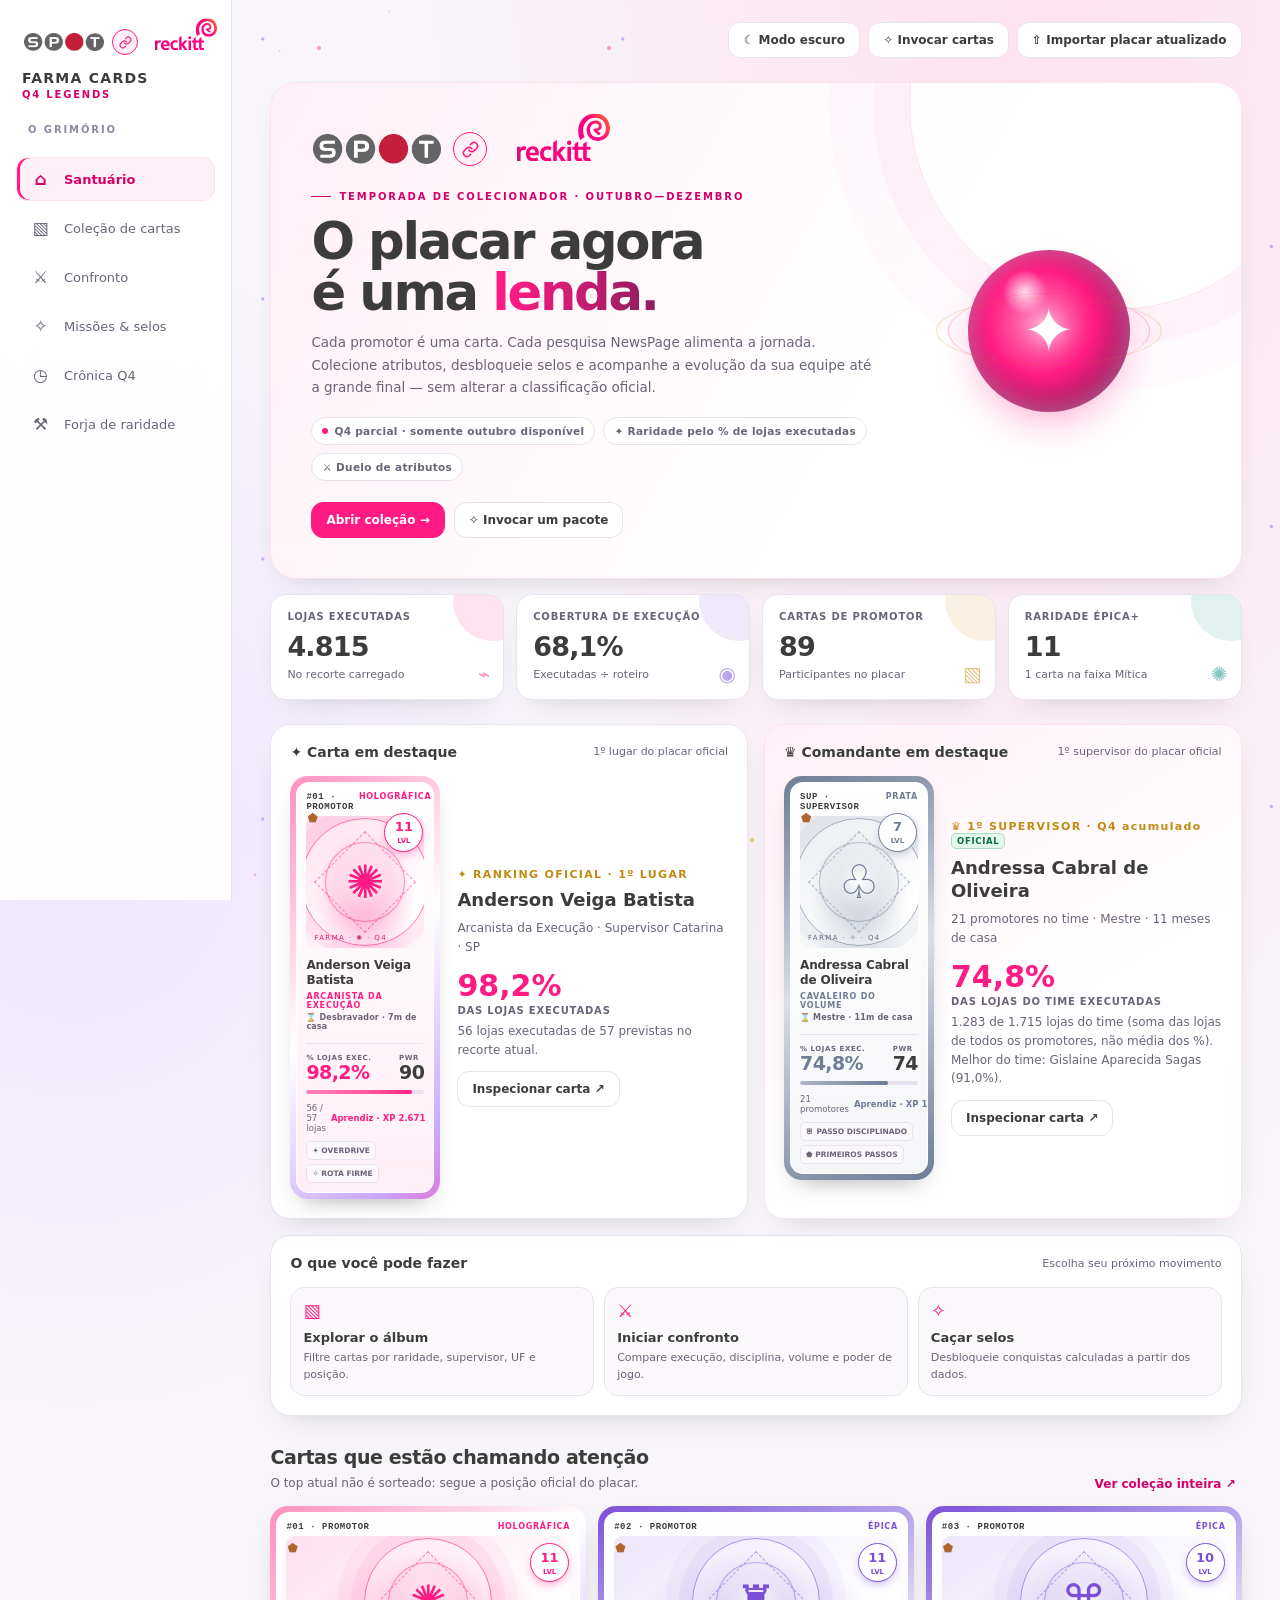
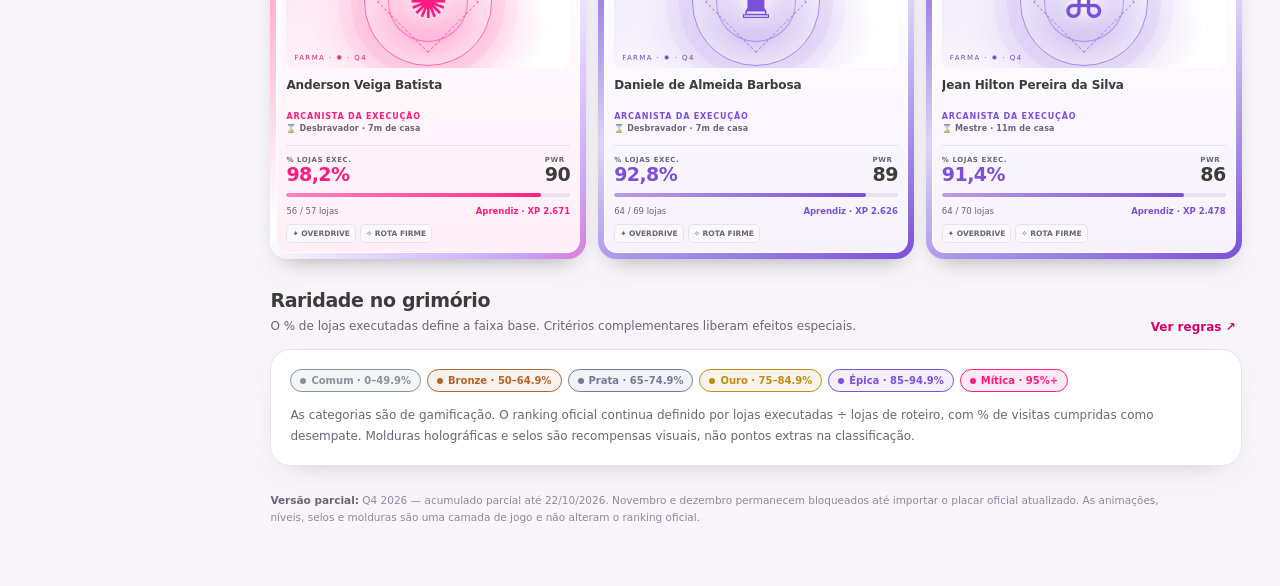
==== site/index.html @ 42ad40cf "Farma Cards: tempo de casa, supervisor Top 1, modo escuro e ajustes visuais - Supervisor Top 1 em de" ====
<!doctype html>
<html lang="pt-BR">
<head>
<meta charset="utf-8"><meta name="viewport" content="width=device-width,initial-scale=1,viewport-fit=cover">
<meta name="theme-color" content="#FF1B83">
<link rel="icon" type="image/svg+xml" href="[data-uri]">
<title>Farma Cards Q4</title>
<style>
/* Farma Cards v2: tema claro Reckitt. Fundo cinza-lilás claro, painéis brancos, rosa Reckitt como acento,
   texto grafite; cada raridade tem uma cor legível sobre branco (--rc). Mesmos nomes de classe do v1. */
:root{
  --surface:#FFFFFF;--glow1:#FFE0EE;--glow2:#EFE6FF;--bg:#F7F5F9;--bg2:#FFFFFF;--panel:#FFFFFF;--panel2:#FBF8FC;--tint:#FFF0F7;--tint2:#FFE0EE;
  --line:#E8E2EE;--line2:#D9D0E2;--text:#3C3C3B;--muted:#6B6478;--muted2:#8E87A0;
  --pink:#FF1B83;--pink-deep:#D3006A;--rose:#FF8FC0;--plum:#8C1D5A;--coral:#FF6B61;--gold:#C08A12;--violet:#7B4FD6;--teal:#0F8F86;--green:#0F9D63;
  --radius:18px;--shadow:0 12px 30px -20px rgba(60,60,59,.35);--shadow-lg:0 22px 50px -26px rgba(60,60,59,.45);
  --font:"Segoe UI",system-ui,-apple-system,BlinkMacSystemFont,Roboto,"Helvetica Neue",Arial,sans-serif;
  --mono:ui-monospace,"Cascadia Mono",Consolas,monospace;
  color-scheme:light;
}
*{box-sizing:border-box}
html{scroll-behavior:smooth}
body{margin:0;min-height:100vh;color:var(--text);font-family:var(--font);background:radial-gradient(ellipse at 82% -8%,var(--glow1) 0,transparent 42%),radial-gradient(ellipse at 6% 38%,var(--glow2) 0,transparent 30%),var(--bg);overflow-x:hidden}
button,input,select{font:inherit}
button{cursor:pointer}
button:focus-visible,input:focus-visible,select:focus-visible,.player-card:focus-visible{outline:2px solid var(--pink);outline-offset:3px}
.ambient{pointer-events:none;position:fixed;inset:0;z-index:0;opacity:var(--amb-op,.9);background-image:radial-gradient(2.5px 2.5px at 10% 20%,#FF8FC0 60%,transparent),radial-gradient(2px 2px at 73% 15%,#C9A7FF 60%,transparent),radial-gradient(2.5px 2.5px at 43% 67%,#FF1B83aa 60%,transparent),radial-gradient(3px 3px at 84% 72%,#FF8FC0 60%,transparent),radial-gradient(2px 2px at 26% 88%,#B9A3F0 60%,transparent),radial-gradient(2.5px 2.5px at 60% 40%,#E8C76A 60%,transparent);background-size:290px 240px,360px 260px,440px 330px,510px 390px,390px 280px,470px 350px;animation:starDrift 38s linear infinite}
@keyframes starDrift{to{background-position:290px -240px,-360px 260px,440px -330px,-510px 390px,390px -280px,470px -350px}}
.app{position:relative;z-index:1;display:grid;grid-template-columns:232px minmax(0,1fr);min-height:100vh}

/* barra lateral */
.sidebar{height:100vh;position:sticky;top:0;padding:22px 16px;border-right:1px solid var(--line);background:color-mix(in srgb,var(--surface) 93%,transparent);backdrop-filter:blur(14px);display:flex;flex-direction:column;gap:22px;z-index:5}
.brand{display:grid;gap:10px;padding:2px 6px}
.brand-logos{display:flex;align-items:center;gap:6px}
/* os dois logos no mesmo selo, do mesmo tamanho; cada logo ocupa o mesmo espaço dentro dele */
.logo-chip{flex:0 0 auto;box-sizing:border-box;width:var(--logo-w,84px);height:var(--logo-h,36px);padding:2px;background:none;border:0;display:flex;align-items:center;justify-content:center;overflow:visible}
.logo-chip img{display:block;width:100%;height:100%;object-fit:contain;min-width:0;min-height:0}
.logo-chip img[alt="Reckitt"]{transform:translateY(-24%)}
.uniao{flex:0 0 auto;width:26px;height:26px;border-radius:50%;display:grid;place-items:center;background:var(--tint);border:1.5px solid var(--pink);color:var(--pink)}
.uniao svg{width:13px;height:13px}
.brand-copy b{display:block;font-size:14px;letter-spacing:.09em;color:var(--text)}
.brand-copy span{display:block;color:var(--pink-deep);font-size:10px;letter-spacing:.18em;margin-top:3px;font-weight:700}
.side-label{font-size:10px;color:var(--muted2);letter-spacing:.19em;font-weight:800;padding:0 12px;text-transform:uppercase}
.nav{display:grid;gap:5px}
.nav-btn{border:1px solid transparent;background:transparent;color:var(--muted);border-radius:12px;padding:11px 12px;display:flex;align-items:center;gap:12px;text-align:left;font-size:13px;transition:.2s}
.nav-btn .ico{width:23px;text-align:center;font-size:17px}
.nav-btn:hover{background:var(--tint);color:var(--text)}
.nav-btn.active{background:var(--tint);border-color:var(--tint2);color:var(--pink-deep);font-weight:700;box-shadow:inset 3px 0 var(--pink)}
.side-bottom{margin-top:auto;display:grid;gap:10px}
.season-chip{border:1px solid var(--tint2);background:linear-gradient(145deg,var(--tint),var(--surface));border-radius:16px;padding:13px}
.season-chip small{display:block;color:var(--pink-deep);font-size:10px;letter-spacing:.15em;font-weight:700}
.season-chip b{display:block;margin-top:6px;font-size:16px}
.season-chip span{display:block;color:var(--muted);font-size:11px;line-height:1.5;margin-top:5px}

/* conteúdo */
.main{padding:22px clamp(16px,3vw,40px) 60px;min-width:0}
.topbar{display:flex;align-items:center;justify-content:space-between;gap:18px;margin-bottom:24px}
.crumb{color:var(--muted);font-size:12px;display:flex;gap:8px;align-items:center}
.crumb strong{color:var(--text);font-weight:700}
.actions{display:flex;gap:8px;flex-wrap:wrap}
.btn{border:1px solid var(--line);color:var(--text);background:var(--surface);border-radius:12px;padding:10px 14px;font-size:12px;font-weight:700;transition:transform .18s,border .18s,background .18s;box-shadow:var(--shadow)}
.btn:hover{transform:translateY(-2px);border-color:var(--line2);background:var(--panel2)}
.btn.primary{border-color:var(--pink);background:var(--pink);color:#FFFFFF}
.btn.primary:hover{background:var(--pink-deep);border-color:var(--pink-deep)}
.btn.gold{background:#FFF6DC;border-color:#E8C76A;color:#7A5608}
.btn.subtle{background:transparent;box-shadow:none}
.btn:disabled{opacity:.45;cursor:not-allowed;transform:none}
.page{display:none;animation:pageIn .35s ease both}
.page.active{display:block}
@keyframes pageIn{from{transform:translateY(8px)}to{transform:translateY(0)}}
.eyebrow{display:flex;align-items:center;gap:8px;color:var(--pink-deep);font-size:10px;letter-spacing:.19em;text-transform:uppercase;font-weight:800}
.eyebrow:before{content:"";width:20px;height:1px;background:currentColor}

/* hero */
.hero{position:relative;overflow:hidden;border:1px solid var(--tint2);background:linear-gradient(120deg,var(--tint) 0%,var(--surface) 62%);border-radius:26px;padding:clamp(22px,4vw,40px);min-height:260px;display:grid;grid-template-columns:minmax(0,1.3fr) minmax(180px,.7fr);gap:22px;align-items:center;box-shadow:var(--shadow)}
.hero:after{content:"";position:absolute;right:-80px;top:-185px;width:410px;height:410px;border:1px solid #FF1B8322;border-radius:50%;box-shadow:0 0 0 36px #FF1B8308,0 0 0 80px #FF1B8305;pointer-events:none}
.hero-content{position:relative;z-index:2;min-width:0}
.hero-logos{display:flex;align-items:center;gap:10px;margin-bottom:16px;--logo-w:132px;--logo-h:52px}
.hero-logos .logo-chip{padding:2px}
.hero-logos .uniao{width:34px;height:34px}
.hero-logos .uniao svg{width:17px;height:17px}
.hero h1{font-size:clamp(30px,4vw,52px);line-height:1;letter-spacing:-.045em;margin:14px 0 13px;max-width:660px;color:var(--text);text-wrap:balance}
.hero h1 .gradient{background:linear-gradient(92deg,var(--pink) 10%,var(--plum));-webkit-background-clip:text;background-clip:text;color:transparent}
.hero p{color:var(--muted);line-height:1.65;font-size:13.5px;max-width:590px;margin:0}
.hero-visual{position:relative;z-index:1;min-height:185px;display:grid;place-items:center}
.magic-orb{position:relative;width:162px;height:162px;border-radius:50%;background:radial-gradient(circle at 35% 26%,color-mix(in srgb,var(--surface) 80%,transparent) 0,transparent 14%),radial-gradient(circle at 45% 45%,#FF8FC0 0%,#FF1B83 42%,#8C1D5A 78%);box-shadow:0 18px 40px -12px #FF1B8366,inset 0 0 26px #FFFFFF55;animation:orbFloat 5s ease-in-out infinite}
.magic-orb:before,.magic-orb:after{content:"";position:absolute;inset:-20px;border:1px solid #FF1B8355;border-radius:50%;transform:rotateX(68deg) rotateZ(-19deg);animation:orbit 12s linear infinite}
.magic-orb:after{inset:-32px;transform:rotateX(73deg) rotateZ(48deg);border-color:#C08A1266;animation-duration:17s;animation-direction:reverse}
.orb-core{position:absolute;inset:0;display:grid;place-items:center;font-size:62px;color:#FFFFFF;filter:drop-shadow(0 0 10px #FFFFFF99)}
@keyframes orbFloat{0%,100%{transform:translateY(0)}50%{transform:translateY(-9px)}}
@keyframes orbit{to{rotate:360deg}}
.hero-rune{position:absolute;top:18px;right:16px;color:var(--gold);font-size:10px;letter-spacing:.22em;writing-mode:vertical-rl}
.tag-row{display:flex;gap:8px;flex-wrap:wrap;margin-top:19px}
.tag{display:inline-flex;align-items:center;gap:6px;padding:7px 10px;border-radius:999px;background:var(--surface);border:1px solid var(--line);color:var(--muted);font-size:10.5px;font-weight:700;letter-spacing:.03em}
.tag .dot{width:6px;height:6px;border-radius:50%;background:var(--pink)}
.notice{margin:15px 0 0;padding:12px 15px;background:#FFF8E6;border:1px solid #F1D99A;border-radius:12px;color:#6E5410;font-size:12px;line-height:1.6}
.notice strong{color:#5A4205}
.section-head{display:flex;justify-content:space-between;align-items:end;gap:15px;margin:30px 0 14px}
.section-head h2{font-size:19px;letter-spacing:-.02em;margin:0}
.section-head p{margin:6px 0 0;color:var(--muted);font-size:12px;line-height:1.5}
.mini-link{border:0;background:transparent;color:var(--pink-deep);font-size:12px;font-weight:800}
.mini-link:hover{color:var(--pink)}

/* números e painéis */
.stat-grid{display:grid;grid-template-columns:repeat(4,minmax(0,1fr));gap:12px;margin-top:15px}
.stat{border:1px solid var(--line);background:var(--surface);border-radius:16px;padding:16px;position:relative;overflow:hidden;box-shadow:var(--shadow);min-width:0}
.stat:after{content:"";position:absolute;width:80px;height:80px;border-radius:50%;right:-30px;top:-34px;background:var(--glow,var(--pink));opacity:.12}
.stat .label{font-size:10px;color:var(--muted);letter-spacing:.08em;text-transform:uppercase;font-weight:700}
.stat strong{display:block;font-size:27px;letter-spacing:-.03em;margin-top:9px;font-variant-numeric:tabular-nums;color:var(--text)}
.stat small{display:block;color:var(--muted);font-size:11px;margin-top:5px;line-height:1.4}
.stat .icon{position:absolute;right:13px;bottom:13px;font-size:20px;opacity:.5;color:var(--glow,var(--pink))}
.split{display:grid;grid-template-columns:minmax(280px,.8fr) minmax(0,1.2fr);gap:16px;margin-top:24px}
.panel{border:1px solid var(--line);background:var(--surface);border-radius:20px;padding:19px;min-width:0;box-shadow:var(--shadow)}
.panel-head{display:flex;align-items:center;justify-content:space-between;gap:12px;margin-bottom:16px}
.panel-head h3{font-size:14px;margin:0}
.panel-head span{font-size:11px;color:var(--muted)}
.leader-zone{display:flex;gap:17px;align-items:center}
.leader-zone .leader-card-mini{width:150px;flex-shrink:0}
.leader-copy{min-width:0}
.leader-copy .rank{color:var(--gold);font-size:11px;font-weight:800;letter-spacing:.12em}
.leader-copy h3{font-size:18px;line-height:1.25;margin:8px 0}
.leader-copy p{font-size:12px;color:var(--muted);line-height:1.55;margin:0}
.leader-copy .big-score{font-size:30px;color:var(--pink);font-weight:800;margin-top:12px;font-variant-numeric:tabular-nums}
.leader-copy .big-score small{display:block;font-size:10px;color:var(--muted);letter-spacing:.08em;margin-top:2px}
.quick-grid{display:grid;grid-template-columns:repeat(3,minmax(0,1fr));gap:10px}
.quick{border:1px solid var(--line)!important;background:var(--panel2);border-radius:14px;padding:12px;text-align:left;color:inherit}
.quick:hover{border-color:var(--tint2)!important;background:var(--tint)}
.quick .qicon{font-size:18px;color:var(--pink)}
.quick b{display:block;font-size:13px;margin:9px 0 5px}
.quick p{color:var(--muted);font-size:11px;line-height:1.5;margin:0}
.rarity-legend{display:flex;gap:6px;flex-wrap:wrap}
.rarity-chip{display:inline-flex;align-items:center;gap:5px;border:1px solid var(--rc,var(--line2));border-radius:99px;padding:5px 9px;font-size:10px;font-weight:800;color:var(--rc,var(--muted));background:color-mix(in srgb,var(--rc,#999) 9%,var(--surface));white-space:nowrap}
.rarity-chip i{width:6px;height:6px;border-radius:50%;background:currentColor}
.rarity-common{--rc:#8A8F9E}.rarity-bronze{--rc:#B0652F}.rarity-silver{--rc:#6F7C96}.rarity-gold{--rc:#C08A12}.rarity-epic{--rc:#7B4FD6}.rarity-mythic{--rc:#FF1B83}

/* cartas */
.card-grid{display:grid;grid-template-columns:repeat(4,minmax(0,1fr));gap:16px}
.card-grid.compact{grid-template-columns:repeat(3,minmax(0,1fr));gap:12px}
.player-card{position:relative;display:block;width:100%;text-align:left;color:var(--text);padding:0;border:0;background:transparent;perspective:900px;min-width:0;border-radius:18px}
.card-inner{position:relative;border-radius:18px;padding:6px;background:linear-gradient(155deg,var(--rc,#8A8F9E),color-mix(in srgb,var(--rc,#8A8F9E) 25%,var(--surface)) 48%,var(--rc,#8A8F9E));box-shadow:0 12px 24px -14px rgba(60,60,59,.5);transition:transform .22s,box-shadow .22s;transform-style:preserve-3d;overflow:hidden}
.player-card:hover .card-inner{transform:translateY(-6px) rotateX(2deg) rotateY(-2deg);box-shadow:0 18px 30px -14px rgba(60,60,59,.55),0 0 0 1px var(--rc,#aaa)}
.card-inner:before{content:"";position:absolute;inset:0;opacity:.5;background:linear-gradient(112deg,transparent 14%,color-mix(in srgb,var(--surface) 80%,transparent) 21%,transparent 31%);transform:translateX(-150%);pointer-events:none;z-index:3}
.player-card:hover .card-inner:before{animation:shine .85s ease}
.player-card.mythic .card-inner,.player-card.foil .card-inner{background:linear-gradient(135deg,#FF8FC0,var(--surface) 22%,#C9A7FF 40%,#FF1B83 58%,#FFE29A 76%,#FF8FC0);background-size:220% 220%;animation:holo 6s ease-in-out infinite}
@keyframes holo{0%,100%{background-position:0% 50%}50%{background-position:100% 50%}}
@keyframes shine{to{transform:translateX(160%)}}
.card-face{position:relative;z-index:1;border-radius:13px;border:1px solid #FFFFFFcc;overflow:hidden;min-height:285px;background:linear-gradient(180deg,var(--surface) 0%,color-mix(in srgb,var(--rc,#8A8F9E) 7%,var(--surface)) 100%);padding:11px;display:flex;flex-direction:column}
.player-card.compact .card-face{min-height:245px;padding:9px}
.card-top{display:flex;justify-content:space-between;align-items:start;gap:5px;position:relative;z-index:2}
.card-rank{font-family:var(--mono);color:var(--text);font-size:9px;letter-spacing:.06em;font-weight:800}
.card-rarity-label{text-transform:uppercase;font-size:8px;letter-spacing:.09em;color:var(--rc,var(--muted));font-weight:900;text-align:right}
.card-level{position:absolute;right:10px;top:30px;z-index:3;width:39px;height:39px;display:grid;place-items:center;border:1.5px solid var(--rc,#aaa);border-radius:50%;background:var(--surface);color:var(--rc,var(--text));font-size:13px;font-weight:900;box-shadow:0 4px 12px -4px color-mix(in srgb,var(--rc,#999) 60%,transparent)}
.card-art{position:relative;display:grid;place-items:center;height:132px;margin:4px 0 10px;overflow:hidden;border-radius:9px;background:radial-gradient(ellipse at 50% 70%,color-mix(in srgb,var(--rc,#8A8F9E) 30%,var(--surface)),transparent 60%),linear-gradient(145deg,color-mix(in srgb,var(--rc,#8A8F9E) 14%,var(--surface)),var(--surface) 75%)}
.card-art:before{content:"";position:absolute;width:126px;height:126px;border:1px solid color-mix(in srgb,var(--rc,#999) 60%,transparent);border-radius:50%;box-shadow:0 0 0 13px color-mix(in srgb,var(--rc,#999) 6%,transparent),0 0 0 26px color-mix(in srgb,var(--rc,#999) 4%,transparent);animation:slowSpin 24s linear infinite}
.card-art:after{content:"";position:absolute;width:70px;height:70px;border:1px dashed color-mix(in srgb,var(--rc,#999) 50%,transparent);transform:rotate(45deg);animation:slowSpin 19s linear infinite reverse}
.sigil{position:relative;z-index:2;width:86px;height:86px;display:grid;place-items:center;font-size:46px;color:var(--rc,var(--pink));filter:drop-shadow(0 4px 8px color-mix(in srgb,var(--rc,#999) 40%,transparent));animation:sigilFloat 4s ease-in-out infinite}
.sigil:before{content:"";position:absolute;inset:3px;border-radius:50%;border:1px solid color-mix(in srgb,var(--rc,#999) 45%,transparent);background:radial-gradient(circle,var(--surface),transparent 72%);z-index:-1}
.rune-label{position:absolute;bottom:6px;left:8px;font-size:7px;letter-spacing:.2em;color:color-mix(in srgb,var(--rc,#999) 80%,#3C3C3B);text-transform:uppercase}
.card-name{font-size:12px;font-weight:800;line-height:1.25;min-height:30px;max-height:31px;overflow:hidden;letter-spacing:-.01em;color:var(--text)}
.card-title{color:var(--rc,var(--pink-deep));font-size:8px;letter-spacing:.1em;font-weight:900;text-transform:uppercase;margin-top:4px}
.card-statline{display:flex;justify-content:space-between;align-items:end;margin-top:12px;padding-top:10px;border-top:1px solid var(--line);gap:7px}
.card-statline small{display:block;color:var(--muted);font-size:7px;letter-spacing:.08em;font-weight:700}
.card-statline strong{display:block;font-size:19px;line-height:1.15;letter-spacing:-.03em;font-variant-numeric:tabular-nums}
.card-statline .power strong{color:var(--text)}
.card-statline .np strong{color:var(--rc,var(--pink))}
.card-progress{height:4px;border-radius:9px;background:var(--line);overflow:hidden;margin-top:7px}
.card-progress span{display:block;height:100%;background:linear-gradient(90deg,color-mix(in srgb,var(--rc,#999) 55%,var(--surface)),var(--rc,var(--pink)));border-radius:9px}
.card-footer{display:flex;justify-content:space-between;align-items:center;gap:5px;margin-top:9px;color:var(--muted);font-size:8.5px}
.card-seal{font-size:8.5px;color:var(--rc,var(--text));white-space:nowrap;font-weight:700}
.card-badges{display:flex;gap:4px;flex-wrap:wrap;margin-top:8px}
.mini-badge{font-size:7.5px;color:var(--muted);background:var(--panel2);border:1px solid var(--line);border-radius:5px;padding:4px 5px;white-space:nowrap;font-weight:700}
.card-locked{position:absolute;inset:0;background:color-mix(in srgb,var(--surface) 69%,transparent);display:grid;place-items:center;text-align:center;z-index:6;border-radius:18px;backdrop-filter:blur(2px);color:var(--muted);font-size:10px;font-weight:800;letter-spacing:.08em}
.empty-state{padding:35px;text-align:center;color:var(--muted);border:1px dashed var(--line2);border-radius:16px;font-size:12px;background:var(--surface)}
@keyframes slowSpin{to{transform:rotate(360deg)}}
@keyframes sigilFloat{0%,100%{transform:translateY(0) rotate(-3deg)}50%{transform:translateY(-4px) rotate(3deg)}}

/* coleção / filtros */
.page-title{display:flex;justify-content:space-between;align-items:end;gap:18px;margin-bottom:20px}
.page-title h1{font-size:clamp(27px,4vw,40px);letter-spacing:-.04em;margin:8px 0;color:var(--text)}
.page-title p{color:var(--muted);font-size:12.5px;line-height:1.6;max-width:730px;margin:0}
.filter-bar{display:flex;gap:9px;flex-wrap:wrap;align-items:center;padding:12px;border:1px solid var(--line);background:var(--surface);border-radius:16px;margin-bottom:16px;box-shadow:var(--shadow)}
.control{background:var(--panel2);color:var(--text);border:1px solid var(--line);border-radius:10px;padding:10px 11px;font-size:12px;min-height:38px}
.control::placeholder{color:var(--muted2)}
.filter-bar .search{flex:1;min-width:180px;font-size:16px}
.filter-bar .control{max-width:100%}
.result-count{font-size:11px;color:var(--muted);margin-left:auto}
.view-segment{display:flex;gap:4px;background:var(--panel2);border:1px solid var(--line);padding:4px;border-radius:10px}
.view-segment button{border:0;background:transparent;color:var(--muted);padding:7px 10px;border-radius:7px;font-size:11px}
.view-segment button.active{background:var(--pink);color:#FFFFFF}
.list-grid{display:grid;grid-template-columns:repeat(2,minmax(0,1fr));gap:10px}
.list-row{display:flex;gap:12px;align-items:center;border:1px solid var(--line);background:var(--surface);border-radius:14px;padding:10px;text-align:left;color:var(--text);width:100%;min-width:0}
.list-row:hover{border-color:var(--rc);background:color-mix(in srgb,var(--rc,#999) 5%,var(--surface))}
.list-avatar{width:48px;height:62px;display:grid;place-items:center;flex-shrink:0;border-radius:9px;border:1.5px solid var(--rc);background:color-mix(in srgb,var(--rc,#999) 10%,var(--surface));font-size:22px;color:var(--rc)}
.list-main{min-width:0;flex:1}
.list-main strong{display:block;font-size:12.5px;white-space:nowrap;overflow:hidden;text-overflow:ellipsis}
.list-main small{display:block;color:var(--muted);font-size:10.5px;margin-top:5px}
.list-percent{text-align:right}
.list-percent b{display:block;color:var(--rc);font-size:16px;font-variant-numeric:tabular-nums}
.list-percent small{color:var(--muted);font-size:9.5px}

/* confronto */
.duel-selects{display:grid;grid-template-columns:1fr auto 1fr;align-items:end;gap:15px;margin:4px 0 20px}
.select-wrap label{display:block;font-size:10px;color:var(--muted);margin-bottom:8px;text-transform:uppercase;letter-spacing:.1em;font-weight:700}
.select-wrap select{width:100%}
.versus-mark{width:48px;height:48px;display:grid;place-items:center;border-radius:50%;background:var(--pink);color:#FFFFFF;font-weight:900;box-shadow:0 10px 20px -8px #FF1B8399}
.duel-result{display:grid;grid-template-columns:1fr 1fr;gap:14px}
.fighter{border:1px solid var(--line);background:var(--surface);border-radius:20px;padding:17px;overflow:hidden;box-shadow:var(--shadow);border-top:4px solid var(--rc)}
.fighter-head{display:flex;justify-content:space-between;gap:8px;align-items:center}
.fighter-head b{font-size:14px}
.fighter-head small{color:var(--muted);font-size:10.5px}
.power-meter{margin:17px 0;padding:17px;background:var(--panel2);border:1px solid var(--line);border-radius:14px;text-align:center}
.power-meter strong{font-size:35px;letter-spacing:-.05em}
.power-meter span{display:block;color:var(--muted);font-size:9.5px;letter-spacing:.15em;margin-top:3px}
.metric-compare{display:grid;gap:12px}
.metric-row{display:grid;grid-template-columns:90px 1fr 70px;gap:9px;align-items:center;font-size:11px}
.metric-row .value{text-align:right;font-weight:800;font-variant-numeric:tabular-nums;color:var(--pink-deep)}
.duel-track{height:8px;border-radius:9px;background:var(--line);overflow:hidden}
.duel-fill{height:100%;border-radius:9px;background:var(--pink);transition:width .5s}
.battle-outcome{margin-top:14px;padding:14px;background:var(--tint);border:1px solid var(--tint2);border-radius:13px;font-size:12.5px;line-height:1.6;color:var(--text)}

/* missões e crônica */
.quest-grid{display:grid;grid-template-columns:repeat(3,minmax(0,1fr));gap:13px}
.quest{position:relative;border:1px solid var(--line);border-radius:18px;padding:17px;background:var(--surface);overflow:hidden;box-shadow:var(--shadow)}
.quest.locked{opacity:.6}
.quest-symbol{width:43px;height:43px;border:1.5px solid var(--quest,var(--violet));border-radius:13px;display:grid;place-items:center;font-size:20px;color:var(--quest,var(--violet));background:color-mix(in srgb,var(--quest,#7B4FD6) 10%,var(--surface))}
.quest h3{font-size:13.5px;margin:14px 0 6px}
.quest p{font-size:11px;color:var(--muted);line-height:1.6;margin:0;min-height:48px}
.quest-bottom{display:flex;justify-content:space-between;align-items:center;gap:7px;margin-top:15px}
.quest-bottom span{font-size:10px;color:var(--quest,var(--violet));font-weight:800}
.quest-progress{height:6px;background:var(--line);border-radius:9px;overflow:hidden;margin-top:10px}
.quest-progress span{height:100%;display:block;background:var(--quest,var(--violet));border-radius:9px}
.month-track{position:relative;display:grid;grid-template-columns:repeat(3,1fr);gap:14px;margin:22px 0 18px}
.month-track:before{content:"";position:absolute;top:27px;left:11%;right:11%;height:2px;background:linear-gradient(90deg,var(--pink),var(--line2))}
.month-node{position:relative;z-index:1;border:1px solid var(--line);border-radius:17px;background:var(--surface);padding:14px;min-height:126px;text-align:left;color:var(--text);box-shadow:var(--shadow)}
.month-node .node-orb{width:26px;height:26px;border:2px solid var(--line2);background:var(--surface);border-radius:50%;display:grid;place-items:center;font-size:11px;margin:0 auto 15px;color:var(--muted)}
.month-node .month-name{text-align:center;font-weight:800;font-size:13px}
.month-node .month-state{text-align:center;font-size:10px;color:var(--muted);margin-top:7px;line-height:1.5}
.month-node.available{border-color:var(--tint2);background:linear-gradient(145deg,var(--tint),var(--surface))}
.month-node.available .node-orb{background:var(--pink);border-color:var(--pink);color:#FFFFFF}
.month-node.future{opacity:.62;cursor:not-allowed}
.month-results{border:1px solid var(--line);background:var(--surface);border-radius:18px;padding:17px;box-shadow:var(--shadow)}
.month-results h3{margin:0;font-size:14px}
.month-results p{color:var(--muted);font-size:12px;line-height:1.6}
.rank-line{display:grid;grid-template-columns:36px 1fr 75px;gap:10px;align-items:center;padding:10px 0;border-bottom:1px solid var(--line)}
.rank-line:last-child{border-bottom:0}
.rank-pos{color:var(--gold);font-size:12px;font-weight:800}
.rank-name{font-size:12px;font-weight:700;min-width:0;overflow:hidden;text-overflow:ellipsis;white-space:nowrap}
.rank-bar{height:5px;background:var(--line);margin-top:6px;border-radius:9px;overflow:hidden}
.rank-bar span{display:block;height:100%;background:var(--pink)}
.rank-percent{text-align:right;font-size:12.5px;font-weight:800;color:var(--pink-deep);font-variant-numeric:tabular-nums}

/* forja (só leitura) */
.forge-grid{display:grid;grid-template-columns:minmax(0,1fr) minmax(0,1fr);gap:15px}
.setting-row{display:grid;grid-template-columns:minmax(0,1fr) 92px;align-items:center;gap:12px;padding:13px 0;border-bottom:1px solid var(--line)}
.setting-row:last-child{border-bottom:0}
.setting-row strong{display:block;font-size:12px}
.setting-row small{display:block;color:var(--muted);font-size:10.5px;margin-top:5px;line-height:1.5}
.setting-row .val{justify-self:end;font-weight:800;font-size:15px;color:var(--pink-deep);font-variant-numeric:tabular-nums;background:var(--tint);border:1px solid var(--tint2);border-radius:9px;padding:6px 10px}
.setting-row .val.off{color:var(--muted);background:var(--panel2);border-color:var(--line)}
.rule-explain{color:var(--muted);font-size:12px;line-height:1.7}
.rule-explain strong{color:var(--text)}
.formula{padding:14px;border-radius:13px;background:var(--panel2);border:1px dashed var(--line2);color:var(--text);font-size:12px;line-height:1.8;margin-top:12px}

/* modais, pacote, aviso */
.modal{position:fixed;inset:0;z-index:40;display:grid;place-items:center;background:#3C3C3B66;backdrop-filter:blur(8px);padding:18px;overflow:auto}
.modal[hidden]{display:none}
.modal-box{position:relative;width:min(800px,100%);max-height:calc(100vh - 36px);overflow:auto;border:1px solid var(--line);background:var(--surface);border-radius:24px;box-shadow:var(--shadow-lg);animation:modalIn .32s cubic-bezier(.18,.8,.25,1) both;padding:19px}
.modal-box.wide{width:min(1000px,100%)}
@keyframes modalIn{from{transform:translateY(15px) scale(.97)}to{transform:none}}
.modal-head{display:flex;justify-content:space-between;align-items:center;gap:12px;margin-bottom:14px}
.modal-head h2{font-size:17px;margin:0}
.xbtn{width:34px;height:34px;border:1px solid var(--line);border-radius:10px;color:var(--text);background:var(--panel2);font-size:18px}
.detail-layout{display:grid;grid-template-columns:220px minmax(0,1fr);gap:21px;align-items:start}
.detail-card-wrap{perspective:1100px}
.detail-card-3d{position:relative;transition:transform .65s cubic-bezier(.2,.8,.2,1);transform-style:preserve-3d}
.detail-card-3d.flipped{transform:rotateY(180deg)}
.detail-side{backface-visibility:hidden}
.detail-back{position:absolute;inset:0;transform:rotateY(180deg);backface-visibility:hidden;border:2px solid var(--rc);border-radius:20px;background:radial-gradient(ellipse at center,color-mix(in srgb,var(--rc,#999) 18%,var(--surface)),var(--surface) 70%);padding:18px;display:flex;flex-direction:column;justify-content:space-between;min-height:360px;overflow:hidden}
.detail-back .back-sigil{font-size:88px;text-align:center;color:var(--rc)}
.detail-back p{font-size:11.5px;color:var(--text);line-height:1.7}
.detail-back .seal{font-size:10px;color:var(--rc);text-align:center;letter-spacing:.15em;font-weight:900}
.detail-stats h3{font-size:22px;margin:4px 0 8px;letter-spacing:-.03em}
.detail-stats .sup-line{color:var(--muted);font-size:12px}
.detail-attributes{display:grid;grid-template-columns:1fr 1fr;gap:9px;margin:13px 0}
.attribute{padding:11px;border:1px solid var(--line);border-radius:12px;background:var(--panel2)}
.attribute span{display:block;color:var(--muted);font-size:9.5px;letter-spacing:.08em;font-weight:700}
.attribute b{display:block;font-size:20px;margin-top:6px;font-variant-numeric:tabular-nums}
.detail-section-title{font-size:10.5px;color:var(--pink-deep);letter-spacing:.13em;text-transform:uppercase;margin:18px 0 9px;font-weight:800}
.detail-actions{display:flex;gap:8px;flex-wrap:wrap;margin-top:15px}
.modal-card-scroll{max-height:calc(100vh - 90px);overflow:auto}
.pack-scene{text-align:center;padding:12px 0 7px}
.pack-spark{font-size:39px;color:var(--pink);animation:packSpark 1.1s ease-in-out infinite alternate;display:inline-block}
.pack-scene h2{font-size:26px;letter-spacing:-.03em;margin:8px 0}
.pack-scene p{font-size:12px;color:var(--muted);line-height:1.6;max-width:570px;margin:0 auto}
.pack-cards{display:grid;grid-template-columns:repeat(3,minmax(0,1fr));gap:14px;margin:23px auto;max-width:710px}
.pack-slot{border:1px dashed var(--line2);border-radius:18px;padding:8px;min-height:260px;background:var(--panel2);display:grid;place-items:center;position:relative;overflow:hidden}
.pack-cover{width:100%;min-height:245px;border-radius:12px;display:flex;flex-direction:column;align-items:center;justify-content:center;background:radial-gradient(circle,#FF1B8322,transparent 62%),linear-gradient(160deg,var(--surface),var(--tint));border:1px solid var(--tint2);color:var(--pink-deep);gap:10px;cursor:pointer}
.pack-cover .seal{font-size:48px;animation:orbit 12s linear infinite}
.pack-cover strong{font-size:11px;letter-spacing:.17em}
.pack-slot.revealed{animation:revealCard .65s cubic-bezier(.18,.8,.25,1) both}
@keyframes revealCard{0%{transform:rotateY(90deg) scale(.85)}100%{transform:rotateY(0) scale(1)}}
@keyframes packSpark{to{transform:rotate(14deg) scale(1.13)}}
.pack-footnote{font-size:11px;color:var(--muted);line-height:1.6}
.toast{position:fixed;z-index:90;bottom:23px;left:50%;transform:translate(-50%,20px);opacity:0;pointer-events:none;background:#2B2733;color:#FFFFFF;border-radius:14px;padding:12px 17px;box-shadow:var(--shadow-lg);font-size:12px;transition:.28s;max-width:calc(100% - 30px);text-align:center}
.toast.show{opacity:1;transform:translate(-50%,0)}
.footer-note{color:var(--muted2);font-size:10px;line-height:1.7;margin-top:34px;padding-top:15px;border-top:1px solid var(--line)}
.mobile-nav{display:none}

@media(max-width:1170px){.card-grid{grid-template-columns:repeat(3,minmax(0,1fr))}.card-grid.compact{grid-template-columns:repeat(3,minmax(0,1fr))}.stat-grid{grid-template-columns:repeat(2,minmax(0,1fr))}.quest-grid{grid-template-columns:repeat(2,minmax(0,1fr))}}
@media(max-width:900px){.app{grid-template-columns:76px minmax(0,1fr)}.sidebar{padding:18px 10px;align-items:center}.brand{padding:0}.brand-logos{flex-direction:column;gap:4px;--logo-w:56px;--logo-h:28px}.brand-logos .uniao{width:18px;height:18px;border-width:1px}.brand-logos .uniao svg{width:10px;height:10px}.brand-copy,.side-label,.nav-btn .nav-text,.season-chip{display:none}.nav{width:100%;margin-top:14px}.nav-btn{justify-content:center;padding:13px 7px}.nav-btn .ico{font-size:20px}.side-bottom{justify-items:center}.side-bottom .btn{width:48px;padding:10px 0;font-size:0}.side-bottom .btn:before{content:'⇧';font-size:17px}.hero{grid-template-columns:minmax(0,1fr) 180px}.split{grid-template-columns:1fr}.card-grid{grid-template-columns:repeat(3,minmax(0,1fr))}}
@media(max-width:620px){.app{display:block;padding-bottom:72px}.sidebar{display:none}.main{padding:14px max(14px,env(safe-area-inset-right,0px)) 35px max(14px,env(safe-area-inset-left,0px))}.topbar{align-items:flex-start;flex-direction:column;margin-bottom:16px}.actions{width:100%}.actions .btn{flex:1}.hero{grid-template-columns:1fr;min-height:0;padding:22px 18px}.hero-visual{position:absolute;right:-40px;top:70px;opacity:.22;transform:scale(.9)}.hero-content{position:relative;z-index:3}.hero h1{font-size:34px;max-width:340px}.hero p{max-width:370px}.hero:after{right:-160px}.hero-logos{--logo-w:104px;--logo-h:42px}.stat-grid{gap:8px}.stat{padding:12px}.stat strong{font-size:22px}.stat .label{font-size:9px}.stat small{font-size:10px}.section-head{align-items:start}.leader-zone{align-items:flex-start;gap:12px}.leader-zone .leader-card-mini{width:118px}.leader-copy h3{font-size:15px}.leader-copy .big-score{font-size:24px}.quick-grid{grid-template-columns:1fr}.quick{display:grid;grid-template-columns:30px minmax(0,1fr);column-gap:8px}.quick .qicon{grid-row:span 2}.quick b{margin:0}.quick p{margin-top:4px}.card-grid,.card-grid.compact{grid-template-columns:repeat(2,minmax(0,1fr));gap:10px}.card-face{min-height:266px;padding:8px}.card-art{height:116px}.card-name{font-size:11px}.card-statline strong{font-size:17px}.card-rarity-label{font-size:7px}.page-title{align-items:start;flex-direction:column}.filter-bar{gap:7px}.filter-bar .search{min-width:100%;flex:auto}.filter-bar .control{flex:1;min-width:calc(50% - 8px)}.result-count{width:100%;margin-left:0}.list-grid{grid-template-columns:1fr}.duel-selects{grid-template-columns:1fr;gap:12px}.versus-mark{margin:auto;width:36px;height:36px}.duel-result{grid-template-columns:1fr}.metric-row{grid-template-columns:72px 1fr 62px}.quest-grid{grid-template-columns:1fr}.month-track{gap:7px}.month-node{padding:10px 6px;min-height:118px}.month-node .month-name{font-size:11.5px}.month-node .month-state{font-size:9px}.forge-grid{grid-template-columns:1fr}.detail-layout{grid-template-columns:1fr;gap:15px}.detail-card-wrap{max-width:220px;margin:auto;width:100%}.detail-stats h3{font-size:19px}.pack-cards{grid-template-columns:1fr;max-width:240px}.pack-slot{min-height:0}.pack-cover{min-height:160px}.mobile-nav{display:flex;position:fixed;bottom:0;left:0;right:0;z-index:20;padding:8px max(6px,env(safe-area-inset-right,0px)) calc(8px + env(safe-area-inset-bottom)) max(6px,env(safe-area-inset-left,0px));background:color-mix(in srgb,var(--surface) 95%,transparent);border-top:1px solid var(--line);backdrop-filter:blur(14px);justify-content:space-around;gap:2px}.mobile-nav button{flex:1;border:0;background:transparent;color:var(--muted);border-radius:10px;padding:7px 2px;font-size:10px;display:grid;gap:3px;place-items:center}.mobile-nav button span{font-size:18px}.mobile-nav button.active{background:var(--tint);color:var(--pink-deep)}.modal{padding:10px}.modal-box{padding:13px;max-height:calc(100vh - 20px)}.detail-attributes{grid-template-columns:repeat(2,minmax(0,1fr))}.month-track:before{left:13%;right:13%}}

/* ===== missões em 3 atos + trilha de recompensas ===== */
.reward-track{display:grid;grid-template-columns:repeat(5,minmax(0,1fr));gap:10px;position:relative}
.reward-step{position:relative;border:1px solid var(--line);background:var(--surface);border-radius:16px;padding:14px 12px;box-shadow:var(--shadow);min-width:0}
.reward-step .rs-xp{font-family:var(--mono);font-size:10px;color:var(--muted);font-weight:700}
.reward-step b{display:block;font-size:15px;margin-top:6px}
.reward-step p{margin:4px 0 0;font-size:11px;color:var(--muted);line-height:1.45}
.reward-step .rs-count{display:inline-block;margin-top:10px;font-size:10.5px;font-weight:800;color:var(--pink-deep);background:var(--tint);border:1px solid var(--tint2);border-radius:99px;padding:3px 8px}
.reward-step .rs-icon{position:absolute;right:12px;top:12px;font-size:18px;color:var(--rs,var(--muted2))}
.reward-step.on{border-color:var(--rs,var(--tint2));background:linear-gradient(160deg,color-mix(in srgb,var(--rs,#FF1B83) 9%,var(--surface)),var(--surface))}
.act{margin-top:26px}
.act-head{display:flex;align-items:center;justify-content:space-between;gap:12px;flex-wrap:wrap;padding:14px 16px;border-radius:16px;border:1px solid var(--tint2);background:linear-gradient(120deg,var(--tint),var(--surface) 70%);margin-bottom:12px}
.act-head .act-num{font-family:var(--mono);font-size:10px;letter-spacing:.16em;color:var(--pink-deep);font-weight:800;text-transform:uppercase}
.act-head h3{margin:4px 0 2px;font-size:18px}
.act-head p{margin:0;font-size:12px;color:var(--muted)}
.act-head .act-state{font-size:11px;font-weight:800;border-radius:99px;padding:5px 10px;background:var(--pink);color:#FFFFFF;white-space:nowrap}
.act.sealed .act-head{border-color:var(--line);background:var(--panel2)}
.act.sealed .act-state{background:var(--line);color:var(--muted)}
.tier-chip{display:inline-flex;align-items:center;gap:4px;font-size:9.5px;font-weight:800;letter-spacing:.06em;text-transform:uppercase;color:var(--quest);border:1px solid color-mix(in srgb,var(--quest) 45%,#FFFFFF);background:color-mix(in srgb,var(--quest) 8%,var(--surface));border-radius:99px;padding:3px 8px}
.quest-top{display:flex;justify-content:space-between;align-items:start;gap:8px}
.quest-xp{font-family:var(--mono);font-weight:800;font-size:13px;color:var(--quest)}
.journey{display:grid;grid-template-columns:minmax(0,320px) minmax(0,1fr);gap:16px;align-items:start}
.journey-card{border:1px solid var(--line);border-radius:16px;padding:16px;background:linear-gradient(160deg,var(--tint),var(--surface) 65%)}
.journey-card h3{margin:6px 0 4px;font-size:17px}
.journey-card .jc-tier{font-size:22px;font-weight:800;color:var(--pink-deep);margin-top:10px}
.journey-card .jc-next{font-size:12px;color:var(--muted);margin-top:6px;line-height:1.5}
.journey-list{display:grid;gap:6px}
.jl-row{display:grid;grid-template-columns:26px minmax(0,1fr) auto;gap:10px;align-items:center;padding:8px 10px;border:1px solid var(--line);border-radius:11px;background:var(--surface);font-size:12px}
.jl-row .st{width:22px;height:22px;border-radius:50%;display:grid;place-items:center;font-size:11px;font-weight:800;background:var(--panel2);color:var(--muted2);border:1px solid var(--line)}
.jl-row.ok .st{background:var(--green);border-color:var(--green);color:#FFFFFF}
.jl-row.lock{opacity:.55}
.jl-row small{display:block;color:var(--muted);font-size:10.5px;margin-top:2px}
.jl-row .xp{font-family:var(--mono);font-size:11px;font-weight:800;color:var(--muted)}
.jl-row.ok .xp{color:var(--green)}
.jl-act{font-size:10px;letter-spacing:.14em;text-transform:uppercase;color:var(--pink-deep);font-weight:800;margin:10px 0 2px}
/* recompensas visuais na carta (não mexem no ranking) */
.player-card.rw-1 .card-face:after{content:"⬟";position:absolute;left:10px;top:28px;font-size:12px;color:#B0652F;z-index:4}
.player-card.rw-2 .card-inner{box-shadow:0 12px 24px -14px rgba(60,60,59,.5),0 0 0 2px color-mix(in srgb,var(--rc) 40%,#FFFFFF)}
.player-card.rw-2 .card-inner:before{animation:shine 3.2s ease-in-out infinite}
.player-card.rw-3 .card-inner{box-shadow:0 14px 28px -12px #C08A1288,0 0 0 2px #E8C76A}
.player-card.rw-3 .card-inner:before{animation:shine 2.6s ease-in-out infinite}
.player-card.rw-3 .card-name{color:#8A6208}
.player-card.rw-4 .card-inner{box-shadow:0 0 0 2px #E8C76A,0 0 26px -2px #FF1B8399;animation:aura 2.8s ease-in-out infinite}
.player-card.rw-4 .card-inner:before{animation:shine 2.2s ease-in-out infinite}
.player-card.rw-4 .card-face:after{content:"♛";position:absolute;left:50%;top:2px;transform:translateX(-50%);font-size:15px;color:#C08A12;z-index:4}
@keyframes aura{0%,100%{box-shadow:0 0 0 2px #E8C76A,0 0 18px -4px #FF1B8366}50%{box-shadow:0 0 0 2px #E8C76A,0 0 30px 0 #FF1B83aa}}
@media(max-width:1170px){.reward-track{grid-template-columns:repeat(3,minmax(0,1fr))}}
@media(max-width:760px){.journey{grid-template-columns:1fr}.reward-track{grid-template-columns:repeat(2,minmax(0,1fr))}}
.data-note{margin:26px 0 0;color:var(--muted2);font-size:10.5px;line-height:1.6;max-width:900px}
.data-note strong{color:var(--muted);font-weight:700}
.forge-rules{display:grid;gap:15px;margin-top:15px}
.forge-block .panel-head{margin-bottom:10px}
.rules-table{overflow-x:auto}
.rules-table table{width:100%;border-collapse:collapse;min-width:520px;font-size:12px}
.rules-table th{text-align:left;font-size:10px;letter-spacing:.08em;text-transform:uppercase;color:var(--muted);padding:8px 10px;background:var(--panel2);border-bottom:1px solid var(--line)}
.rules-table td{padding:8px 10px;border-bottom:1px solid var(--line);vertical-align:top}
.rules-table td:last-child{font-weight:700;color:var(--pink-deep);white-space:nowrap}
.rules-table tr:last-child td{border-bottom:0}
.lb{display:inline-block;font-size:8.5px;font-weight:800;letter-spacing:.08em;border-radius:5px;padding:2px 5px;vertical-align:1px;border:1px solid;white-space:nowrap}
.lb-of{color:#0B6B44;background:#E3F6EC;border-color:#A9DFC3}.lb-rpg{color:#7B4FD6;background:#F1EBFD;border-color:#D6C6F7}
.lb-sim{color:#8A6208;background:#FFF6DC;border-color:#EBD38F}.lb-pend{color:#6B6478;background:#F3F0F6;border-color:#DDD5E6}
.eleg{display:inline-block;font-size:11px;font-weight:700;border-radius:99px;padding:3px 9px;border:1px solid}
.eleg.elegivel{color:#0B6B44;background:#E3F6EC;border-color:#A9DFC3}.eleg.pendente{color:#6B6478;background:#F3F0F6;border-color:#DDD5E6}.eleg.inelegivel{color:#A1123F;background:#FDE7EE;border-color:#F4B6C9}
.attribute small{display:block;font-size:10px;color:var(--muted);margin-top:4px;line-height:1.4}
.levelup{margin:10px 0 0;padding:8px 12px;border-radius:10px;background:linear-gradient(90deg,#FFF6DC,#FFF0F7);border:1px solid #EBD38F;font-size:12px;font-weight:700;color:#8A6208;animation:pop .6s ease both}
@keyframes pop{0%{transform:scale(.94)}60%{transform:scale(1.03)}100%{transform:none}}
.pwr-break{display:grid;gap:8px}
.pwr-row{display:grid;grid-template-columns:150px 1fr 120px;gap:10px;align-items:center;font-size:12px}
.pwr-row small{display:block;color:var(--muted);font-size:10px}
.pwr-row b{text-align:right;font-variant-numeric:tabular-nums;font-size:11.5px}
.pwr-total{text-align:right;font-weight:800;color:var(--pink-deep);font-size:13px}
.lvl-line{display:flex;gap:12px;align-items:center}
.lvl-line small{display:block;color:var(--muted);font-size:10.5px;margin-top:6px;line-height:1.5}
.lvl-badge{width:52px;height:52px;border-radius:15px;border:1.5px solid;display:grid;place-items:center;font-size:20px;font-weight:900;background:var(--surface);flex-shrink:0}
.xp-ledger{margin-top:10px;border:1px solid var(--line);border-radius:12px;overflow:hidden;font-size:12px}
.xp-ledger>div{display:flex;justify-content:space-between;gap:10px;padding:7px 10px;border-bottom:1px solid var(--line)}
.xp-ledger>div:last-child{border-bottom:0}
.xp-ledger small{display:block;color:var(--muted);font-size:10px}
.xp-ledger b{color:var(--green);font-variant-numeric:tabular-nums;white-space:nowrap}
.xp-ledger .tot{background:var(--panel2);font-weight:800}.xp-ledger .tot b{color:var(--text)}
.mini-badge.new{border-color:#EBD38F;background:#FFF6DC;color:#8A6208;animation:pop .6s ease both}
.hist{display:grid;gap:6px}
.hist-row{display:grid;grid-template-columns:110px 1fr 1fr auto;gap:8px;align-items:center;font-size:11.5px;padding:8px 10px;border:1px solid var(--line);border-radius:10px;background:var(--surface)}
.hist-row small{color:var(--muted);font-weight:400}
.hist-row.pend{grid-template-columns:110px 1fr;color:var(--muted)}
.mstate{display:inline-block;font-size:9.5px;font-weight:800;border-radius:99px;padding:2px 7px;margin-left:4px;border:1px solid var(--line)}
.mstate.ok{color:#0B6B44;background:#E3F6EC;border-color:#A9DFC3}.mstate.ok-parcial{color:#0B6B44;background:#F1FBF5;border-color:#C8EAD6}
.mstate.and{color:#8A6208;background:#FFF6DC;border-color:#EBD38F}.mstate.nao{color:#A1123F;background:#FDE7EE;border-color:#F4B6C9}.mstate.bloq{color:var(--muted);background:var(--panel2)}
.jl-row.st-ok .st,.jl-row.st-ok-parcial .st{background:var(--green);border-color:var(--green);color:#FFFFFF}
.jl-row.st-nao .st{background:#FDE7EE;border-color:#F4B6C9;color:#A1123F}
.jl-row.st-bloq{opacity:.55}
.duel-modes{margin-bottom:14px;width:fit-content;max-width:100%;flex-wrap:wrap}
.duel-anim{animation:duelIn .45s ease both}
@keyframes duelIn{from{transform:translateX(-10px);opacity:.15}to{transform:none;opacity:1}}
.tat{display:block;margin-top:4px;color:var(--muted);font-size:10px}
.month-node.sel{box-shadow:0 0 0 2px var(--pink)}
.rank-name small.up{color:var(--green);font-weight:800}.rank-name small.down{color:#A1123F;font-weight:800}
.rank-percent small{display:block;color:var(--muted);font-size:10px;font-weight:600}
.imp-ok{color:#0B6B44;font-weight:700}
.imp-err{margin:10px 0;padding:10px 12px;border-radius:10px;background:#FDE7EE;border:1px solid #F4B6C9;color:#A1123F;font-size:12px;line-height:1.6}
.imp-warn{margin:10px 0;padding:10px 12px;border-radius:10px;background:#FFF6DC;border:1px solid #EBD38F;color:#8A6208;font-size:12px;line-height:1.6}
#importBody p{font-size:13px;line-height:1.6;margin:6px 0}
.pack-slot.reveal-epic{box-shadow:0 0 0 2px #7B4FD6,0 0 24px -4px #7B4FD6aa}
.pack-slot.reveal-mythic{box-shadow:0 0 0 2px #FF1B83,0 0 30px -2px #FF1B83cc}
@media(max-width:620px){.pwr-row{grid-template-columns:1fr;gap:4px}.pwr-row b{text-align:left}.hist-row{grid-template-columns:1fr 1fr}.hist-row.pend{grid-template-columns:1fr}}
.card-casa{font-size:8px;color:var(--muted);font-weight:700;margin-top:3px;letter-spacing:.02em}
.casa-line{margin-top:10px;font-size:12px;padding:8px 12px;border-radius:10px;background:var(--panel2);border:1px solid var(--line)}
.casa-line small{display:block;color:var(--muted);font-size:10.5px;margin-top:3px}
.split{grid-template-columns:repeat(2,minmax(0,1fr))}
.split-quick{margin-top:16px}
.sup-panel{border-color:var(--tint2);background:linear-gradient(150deg,var(--tint),var(--surface) 60%)}
@media(max-width:900px){.split{grid-template-columns:1fr}}
/* ===== modo escuro (botão no topo; escolha salva no navegador) ===== */
html[data-tema="escuro"]{--surface:#1E1A28;--bg:#14111C;--bg2:#1E1A28;--panel:#1E1A28;--panel2:#262033;--tint:#2C1B2B;--tint2:#4A2140;
  --line:#352E44;--line2:#463D58;--text:#F2EEF7;--muted:#B9B1C8;--muted2:#8F87A3;--pink-deep:#FF6FB0;--gold:#E7BC48;--violet:#A98BFF;--teal:#3FD0C4;--green:#3DD68C;
  --glow1:#3A1530;--glow2:#221A3D;--shadow:0 14px 34px -20px rgba(0,0,0,.8);--shadow-lg:0 22px 50px -26px rgba(0,0,0,.9);--amb-op:1;color-scheme:dark}
html[data-tema="escuro"] .card-face{border-color:#FFFFFF22}
html[data-tema="escuro"] .notice{background:#2E2614;border-color:#5A4A1E;color:#F1DDA4}
html[data-tema="escuro"] .notice strong{color:#FFE7A8}
html[data-tema="escuro"] .modal{background:#05030Acc}
.tema-btn{min-width:132px}
@media(prefers-reduced-motion:reduce){*,*:before,*:after{animation-duration:.01ms!important;animation-iteration-count:1!important;scroll-behavior:auto!important;transition-duration:.01ms!important}}
</style>
</head>
<body>
<div class="ambient" aria-hidden="true"></div><canvas id="particles" style="position:fixed;inset:0;width:100%;height:100%;pointer-events:none;z-index:0;opacity:.55" aria-hidden="true"></canvas>
<div class="app">
<aside class="sidebar">
  <div class="brand"><div class="brand-logos"><span class="logo-chip"><img src="[data-uri]" alt="SPOT"></span><span class="uniao" aria-label="em parceria com" role="img"><svg viewBox="0 0 24 24" fill="none" aria-hidden="true"><path d="M10 13a5 5 0 0 0 7.54.54l3-3a5 5 0 0 0-7.07-7.07l-1.72 1.71" stroke="currentColor" stroke-width="2.2" stroke-linecap="round" stroke-linejoin="round"/><path d="M14 11a5 5 0 0 0-7.54-.54l-3 3a5 5 0 0 0 7.07 7.07l1.71-1.71" stroke="currentColor" stroke-width="2.2" stroke-linecap="round" stroke-linejoin="round"/></svg></span><span class="logo-chip"><img src="[data-uri]" alt="Reckitt"></span></div><div class="brand-copy"><b>FARMA CARDS</b><span>Q4 LEGENDS</span></div></div>
  <div class="side-label">O grimório</div>
  <nav class="nav" aria-label="Navegação principal">
    <button class="nav-btn active" data-page="home"><span class="ico">⌂</span><span class="nav-text">Santuário</span></button>
    <button class="nav-btn" data-page="collection"><span class="ico">▧</span><span class="nav-text">Coleção de cartas</span></button>
    <button class="nav-btn" data-page="duel"><span class="ico">⚔</span><span class="nav-text">Confronto</span></button>
    <button class="nav-btn" data-page="quests"><span class="ico">✧</span><span class="nav-text">Missões & selos</span></button>
    <button class="nav-btn" data-page="chronicle"><span class="ico">◷</span><span class="nav-text">Crônica Q4</span></button>
    <button class="nav-btn" data-page="forge"><span class="ico">⚒</span><span class="nav-text">Forja de raridade</span></button>
  </nav>
  
</aside>
<main class="main">
  <div class="topbar"><div class="crumb"></div><div class="actions"><button class="btn tema-btn" id="temaBtn" type="button" aria-pressed="false">☾ Modo escuro</button><button class="btn" id="openPackTop">✧ Invocar cartas</button><button class="btn" id="importBtn">⇧ Importar placar atualizado</button><input id="importFile" type="file" accept=".html,.htm,.json,application/json,text/html" hidden></div></div>

  <section id="page-home" class="page active">
    <div class="hero"><div class="hero-content"><div class="hero-logos"><span class="logo-chip"><img src="[data-uri]" alt="SPOT"></span><span class="uniao" aria-label="em parceria com" role="img"><svg viewBox="0 0 24 24" fill="none" aria-hidden="true"><path d="M10 13a5 5 0 0 0 7.54.54l3-3a5 5 0 0 0-7.07-7.07l-1.72 1.71" stroke="currentColor" stroke-width="2.2" stroke-linecap="round" stroke-linejoin="round"/><path d="M14 11a5 5 0 0 0-7.54-.54l-3 3a5 5 0 0 0 7.07 7.07l1.71-1.71" stroke="currentColor" stroke-width="2.2" stroke-linecap="round" stroke-linejoin="round"/></svg></span><span class="logo-chip"><img src="[data-uri]" alt="Reckitt"></span></div><div class="eyebrow">Temporada de colecionador · outubro—dezembro</div><h1>O placar agora é uma <span class="gradient">lenda.</span></h1><p>Cada promotor é uma carta. Cada pesquisa NewsPage alimenta a jornada. Colecione atributos, desbloqueie selos e acompanhe a evolução da sua equipe até a grande final — sem alterar a classificação oficial.</p><div class="tag-row"><span class="tag"><i class="dot"></i><span id="seasonStatus">Q4 parcial</span></span><span class="tag">✦ Raridade pelo % de lojas executadas</span><span class="tag">⚔ Duelo de atributos</span></div><div style="margin-top:21px;display:flex;gap:9px;flex-wrap:wrap"><button class="btn primary" data-goto="collection">Abrir coleção →</button><button class="btn" id="heroInvoke">✧ Invocar um pacote</button></div></div><div class="hero-visual" aria-hidden="true"><div class="magic-orb"><div class="orb-core">✦</div></div></div></div>
    
    <div class="stat-grid" id="homeStats"></div>
    <div class="split">
      <div class="panel"><div class="panel-head"><h3>✦ Carta em destaque</h3><span>1º lugar do placar oficial</span></div><div id="leaderFeature"></div></div><div class="panel sup-panel"><div class="panel-head"><h3>♛ Comandante em destaque</h3><span>1º supervisor do placar oficial</span></div><div id="supFeature"></div></div></div><div class="split-quick">
      <div class="panel"><div class="panel-head"><h3>O que você pode fazer</h3><span>Escolha seu próximo movimento</span></div><div class="quick-grid"><button class="quick" data-goto="collection" style="text-align:left;color:inherit;border:1px solid #ffffff12;cursor:pointer"><span class="qicon">▧</span><div><b>Explorar o álbum</b><p>Filtre cartas por raridade, supervisor, UF e posição.</p></div></button><button class="quick" data-goto="duel" style="text-align:left;color:inherit;border:1px solid #ffffff12;cursor:pointer"><span class="qicon">⚔</span><div><b>Iniciar confronto</b><p>Compare execução, disciplina, volume e poder de jogo.</p></div></button><button class="quick" data-goto="quests" style="text-align:left;color:inherit;border:1px solid #ffffff12;cursor:pointer"><span class="qicon">✧</span><div><b>Caçar selos</b><p>Desbloqueie conquistas calculadas a partir dos dados.</p></div></button></div></div>
    </div>
    <div class="section-head"><div><h2>Cartas que estão chamando atenção</h2><p>O top atual não é sorteado: segue a posição oficial do placar.</p></div><button class="mini-link" data-goto="collection">Ver coleção inteira ↗</button></div><div id="featuredCards" class="card-grid compact"></div>
    <div class="section-head"><div><h2>Raridade no grimório</h2><p>O % de lojas executadas define a faixa base. Critérios complementares liberam efeitos especiais.</p></div><button class="mini-link" data-goto="forge">Ver regras ↗</button></div><div class="panel"><div id="rarityLegend" class="rarity-legend"></div><p class="rule-explain" style="margin:13px 0 0">As categorias são de gamificação. O ranking oficial continua definido por lojas executadas ÷ lojas de roteiro, com % de visitas cumpridas como desempate. Molduras holográficas e selos são recompensas visuais, não pontos extras na classificação.</p></div>
    <p class="data-note" id="dataNotice"></p>
  </section>

  <section id="page-collection" class="page">
    <div class="page-title"><div><div class="eyebrow">Arquivo vivo · cartas de personagem</div><h1>A coleção</h1><p>Inspecione os atributos, descubra raridades e abra cada carta para ver a ficha de RPG. Os números operacionais vêm do placar importado; elementos de RPG são calculados à parte.</p></div><button class="btn primary" id="collectionInvoke">✧ Invocar cartas</button></div>
    <div class="filter-bar"><input id="searchCards" class="control search" type="search" placeholder="⌕ Buscar promotor ou supervisor…"><select id="periodFilter" class="control" aria-label="Período"></select><select id="roleFilter" class="control"><option value="all">Todos os tipos</option><option value="prom">Promotores</option><option value="sup">Supervisores</option></select><select id="rarityFilter" class="control"><option value="all">Todas as raridades</option></select><select id="supervisorFilter" class="control"><option value="all">Todos os supervisores</option></select><select id="ufFilter" class="control"><option value="all">Todas as UFs</option></select><select id="casaFilter" class="control" aria-label="Tempo de casa"><option value="all">Todo tempo de casa</option><option value="Novato">Novato (até 3m)</option><option value="Escudeiro">Escudeiro (3–6m)</option><option value="Desbravador">Desbravador (6–9m)</option><option value="Mestre">Mestre (9–12m)</option><option value="Ancião">Ancião (12m+)</option><option value="pend">Tempo de casa pendente</option></select><select id="sortCards" class="control"><option value="pos">Ordenar: ranking oficial</option><option value="np">Ordenar: % lojas executadas</option><option value="power">Ordenar: poder de jogo</option><option value="exec">Ordenar: lojas executadas</option><option value="casa">Ordenar: tempo de casa</option><option value="name">Ordenar: nome</option></select><div class="view-segment"><button class="active" data-layout="cards">▦ Cartas</button><button data-layout="list">☷ Lista</button></div><span id="collectionCount" class="result-count"></span></div>
    <div id="collectionCards" class="card-grid"></div><div id="collectionList" class="list-grid" hidden></div>
  </section>

  <section id="page-duel" class="page">
    <div class="page-title"><div><div class="eyebrow">Arena de atributos · laboratório de confronto</div><h1>Confronto</h1><p>Escolha dois personagens e compare os atributos. O resultado é uma simulação de jogo: não altera posição, premiação, raridade oficial nem os dados da operação.</p></div></div>
    <div class="panel"><div class="view-segment duel-modes" id="duelModes" role="tablist" aria-label="Modo do confronto"><button type="button" class="active" data-mode="rapido">Duelo rápido</button><button type="button" data-mode="tatico">Análise tática</button><button type="button" data-mode="equipe">Confronto de equipe</button></div><div class="duel-selects"><div class="select-wrap"><label for="fighterA">Personagem A</label><select id="fighterA" class="control"></select></div><div class="versus-mark">VS</div><div class="select-wrap"><label for="fighterB">Personagem B</label><select id="fighterB" class="control"></select></div></div><div style="display:flex;gap:9px;flex-wrap:wrap"><button id="startDuel" class="btn primary">⚔ Iniciar confronto</button><button id="randomDuel" class="btn">Escolher adversários</button></div></div>
    <div id="duelResult" style="margin-top:16px"></div>
  </section>

  <section id="page-quests" class="page"><div class="page-title"><div><div class="eyebrow">Jornada Q4 · 3 atos</div><h1>Missões & selos</h1><p>Cada mês abre um ato novo, com missões mais difíceis e recompensas maiores. O XP das missões sobe o nível da carta e avança na trilha de recompensas. Nada disso muda o ranking oficial nem a premiação.</p></div></div><div id="questSummary" class="stat-grid"></div><div class="section-head"><div><h2>Trilha de recompensas</h2><p>Quanto mais XP de missões, mais a carta ganha: selo, moldura cintilante, título dourado e, no topo, a aura de Lenda.</p></div></div><div id="rewardTrack" class="reward-track"></div><div class="section-head"><div><h2>Minha jornada</h2><p>Escolha um nome para ver as missões conquistadas, as que faltam e quanto falta para a próxima recompensa.</p></div><select id="journeyPick" class="control" aria-label="Escolher pessoa"></select></div><div class="panel" id="journeyBox"></div><div id="actsBox"></div><div class="notice"><strong>Como funciona:</strong> as missões são conferidas no placar oficial de cada mês. O Ato II abre quando novembro entrar no placar, e o Ato III quando dezembro entrar (com o acumulado do trimestre). As missões de um ato já aberto continuam valendo nos meses seguintes.</div></section>

  <section id="page-chronicle" class="page">
    <div class="page-title"><div><div class="eyebrow">Linha do tempo · temporada Q4</div><h1>Crônica da campanha</h1><p>Acompanhe a evolução por mês sem misturar valores ausentes com zeros. A linha do tempo lê as informações do placar oficial importado.</p></div><button class="btn" id="chronicleImport">⇧ Atualizar cronologia</button></div>
    <div class="month-track" id="monthTrack"></div><div class="month-results" id="monthResults"></div>
    <div class="panel" style="margin-top:15px"><div class="panel-head"><h3>Regra oficial da campanha</h3><span>Não muda com a gamificação</span></div><div class="rule-explain"><strong>Classificação:</strong> lojas executadas ÷ lojas presentes no roteiro, somando os meses apurados. Uma loja conta como executada no mês quando tem ao menos uma pesquisa NewsPage. <strong>Desempate:</strong> percentual de visitas cumpridas conforme o placar oficial. <strong>Elegibilidade:</strong> roteiro nos três meses, conforme a regra original. O arquivo atual só contém apuração parcial de outubro; por isso, nenhuma elegibilidade Q4 final é inferida neste protótipo.</div></div>
  </section>

  <section id="page-forge" class="page">
    <div class="page-title"><div><div class="eyebrow">Regras da coleção</div><h1>Forja de raridade</h1><p>Estas são as regras de raridade da campanha. Valem igual para todo mundo e só mudam numa nova versão do arquivo.</p></div></div>
    <div class="forge-grid"><div class="panel"><div class="panel-head"><h3>⚒ Faixas de raridade</h3><span>% de lojas executadas</span></div><div id="rarityInputs"></div></div><div class="panel"><div class="panel-head"><h3>✧ Requisitos de raridade máxima</h3><span>Efeitos e selos</span></div><div id="gatingInputs"></div><div class="formula"><strong>Como o sistema é calculado</strong><br>• Raridade base = percentual de lojas executadas do placar oficial.<br>• Poder de jogo (PWR) = 70% lojas executadas + 20% visitas cumpridas + 10% índice de volume (até 50 lojas executadas).<br>• Efeitos especiais requerem sinais adicionais, como disciplina de visitas e volume mínimo.<br>• XP = XP base do PWR + XP das missões conquistadas; nível sobe a cada 250 XP (até 30).<br>• PWR, nível, XP, selos e raridade nunca alteram o ranking oficial.</div></div></div>
    <div id="forgeRules" class="forge-rules"></div><div class="notice"><strong>Importante:</strong> no arquivo parcial de outubro, os atributos de visitas e lojas executadas servem como reforço visual. Selos de constância trimestral e campeões definitivos permanecem bloqueados até importar os dados mensais restantes.</div>
  </section>
  
</main>
</div>
<nav class="mobile-nav" aria-label="Navegação móvel"><button class="active" data-page="home"><span>⌂</span>Início</button><button data-page="collection"><span>▧</span>Cartas</button><button data-page="duel"><span>⚔</span>Duelo</button><button data-page="quests"><span>✧</span>Missões</button><button data-page="chronicle"><span>◷</span>Crônica</button></nav>

<div id="cardModal" class="modal" hidden><div class="modal-box wide modal-card-scroll"><div class="modal-head"><h2 id="modalTitle">Ficha do personagem</h2><button class="xbtn" data-close="cardModal" aria-label="Fechar">×</button></div><div id="modalBody"></div></div></div>
<div id="packModal" class="modal" hidden><div class="modal-box wide"><div class="modal-head"><div><div class="eyebrow">Ritual de invocação</div><h2 style="margin:8px 0 0;font-size:22px">Um pacote de personagens</h2></div><button class="xbtn" data-close="packModal" aria-label="Fechar">×</button></div><div class="pack-scene"><span class="pack-spark">✧</span><h2>Desperte a coleção</h2><p>Três cartas serão reveladas visualmente a partir dos participantes do placar carregado. A invocação é uma experiência de navegação — não sorteia prêmio, não cria desempenho e não modifica raridade nem ranking.</p></div><div id="packCards" class="pack-cards"></div><div style="display:flex;justify-content:center;gap:9px;flex-wrap:wrap"><button id="revealPack" class="btn primary">✧ Revelar cartas</button><button id="newPack" class="btn">Invocar outro pacote</button></div><p class="pack-footnote" style="text-align:center;margin-top:14px">A raridade exibida é calculada pelos critérios configurados e pelos dados disponíveis. Os dados da equipe não são enviados a nenhum serviço externo.</p></div></div>
<div id="importModal" class="modal" hidden><div class="modal-box"><div class="modal-head"><h2>Prévia da importação</h2><button class="xbtn" data-close="importModal" aria-label="Fechar">×</button></div><div id="importBody"></div><div class="detail-actions"><button class="btn primary" id="importConfirm">Confirmar importação</button><button class="btn" id="importCancel">Cancelar</button></div></div></div><div id="toast" class="toast" role="status" aria-live="polite"></div>

<script>
const BASE_DATA = {"out": {"prom": [{"nome": "Anderson Veiga Batista", "sup": "Catarina", "supFull": "Catarina Fidelis da Silva", "uf": "SP", "lojas": 57, "exec": 56, "plan": 104, "cump": 58, "pos": 1, "pct": 98.2, "pctv": 55.8}, {"nome": "Daniele de Almeida Barbosa", "sup": "Thiago", "supFull": "Thiago Resende de Oliveira", "uf": "RJ", "lojas": 69, "exec": 64, "plan": 116, "cump": 81, "pos": 2, "pct": 92.8, "pctv": 69.8}, {"nome": "Jean Hilton Pereira da Silva", "sup": "Thiago", "supFull": "Thiago Resende de Oliveira", "uf": "MG", "lojas": 70, "exec": 64, "plan": 116, "cump": 67, "pos": 3, "pct": 91.4, "pctv": 57.8}, {"nome": "Gislaine Aparecida Sagas", "sup": "Andressa", "supFull": "Andressa Cabral de Oliveira", "uf": "SC", "lojas": 67, "exec": 61, "plan": 128, "cump": 87, "pos": 4, "pct": 91.0, "pctv": 68.0}, {"nome": "Igor Alves Monteiro", "sup": "Thiago", "supFull": "Thiago Resende de Oliveira", "uf": "RJ", "lojas": 73, "exec": 66, "plan": 116, "cump": 81, "pos": 5, "pct": 90.4, "pctv": 69.8}, {"nome": "Samandra Maria Quadros", "sup": "Andressa", "supFull": "Andressa Cabral de Oliveira", "uf": "RS", "lojas": 94, "exec": 84, "plan": 141, "cump": 91, "pos": 6, "pct": 89.4, "pctv": 64.5}, {"nome": "Willian Molulo", "sup": "Thiago", "supFull": "Thiago Resende de Oliveira", "uf": "RJ", "lojas": 53, "exec": 47, "plan": 111, "cump": 56, "pos": 7, "pct": 88.7, "pctv": 50.5}, {"nome": "Fabiani dos Santos e Santos", "sup": "Andressa", "supFull": "Andressa Cabral de Oliveira", "uf": "RS", "lojas": 63, "exec": 55, "plan": 122, "cump": 79, "pos": 8, "pct": 87.3, "pctv": 64.8}, {"nome": "Edna Rodrigues Sandri", "sup": "Catarina", "supFull": "Catarina Fidelis da Silva", "uf": "SP", "lojas": 60, "exec": 52, "plan": 115, "cump": 70, "pos": 9, "pct": 86.7, "pctv": 60.9}, {"nome": "Paula Camargo Borges", "sup": "Andressa", "supFull": "Andressa Cabral de Oliveira", "uf": "RS", "lojas": 66, "exec": 57, "plan": 124, "cump": 75, "pos": 10, "pct": 86.4, "pctv": 60.5}, {"nome": "Brenda Cristina de Souza", "sup": "Andressa", "supFull": "Andressa Cabral de Oliveira", "uf": "PR", "lojas": 80, "exec": 68, "plan": 131, "cump": 87, "pos": 11, "pct": 85.0, "pctv": 66.4}, {"nome": "Katiane Dutra", "sup": "Andressa", "supFull": "Andressa Cabral de Oliveira", "uf": "RS", "lojas": 64, "exec": 54, "plan": 125, "cump": 81, "pos": 12, "pct": 84.4, "pctv": 64.8}, {"nome": "Bruna Speltri Vilasanti", "sup": "Adriele", "supFull": "Adriele dos Santos Caxias", "uf": "MS", "lojas": 61, "exec": 50, "plan": 111, "cump": 51, "pos": 13, "pct": 82.0, "pctv": 45.9}, {"nome": "Bruna Daiane da Rosa", "sup": "Andressa", "supFull": "Andressa Cabral de Oliveira", "uf": "RS", "lojas": 70, "exec": 57, "plan": 125, "cump": 79, "pos": 14, "pct": 81.4, "pctv": 63.2}, {"nome": "Aurea Lea da Silva de Jesus", "sup": "Renata", "supFull": "Renata Matos de Sousa", "uf": "PA", "lojas": 72, "exec": 58, "plan": 100, "cump": 58, "pos": 15, "pct": 80.6, "pctv": 58.0}, {"nome": "Francielle Elisama Lima Rodrigues", "sup": "Andressa", "supFull": "Andressa Cabral de Oliveira", "uf": "RS", "lojas": 82, "exec": 66, "plan": 143, "cump": 88, "pos": 16, "pct": 80.5, "pctv": 61.5}, {"nome": "Elisangela Machado dos Santos Lima", "sup": "Catarina", "supFull": "Catarina Fidelis da Silva", "uf": "SP", "lojas": 86, "exec": 69, "plan": 124, "cump": 87, "pos": 17, "pct": 80.2, "pctv": 70.2}, {"nome": "Ruthielen Torma Giglio", "sup": "Andressa", "supFull": "Andressa Cabral de Oliveira", "uf": "RS", "lojas": 88, "exec": 70, "plan": 147, "cump": 89, "pos": 18, "pct": 79.5, "pctv": 60.5}, {"nome": "Marcos Andre Gomes Vital", "sup": "Renata", "supFull": "Renata Matos de Sousa", "uf": "AL", "lojas": 78, "exec": 62, "plan": 112, "cump": 84, "pos": 19, "pct": 79.5, "pctv": 75.0}, {"nome": "Karine Teixeira Gamarra", "sup": "Andressa", "supFull": "Andressa Cabral de Oliveira", "uf": "RS", "lojas": 67, "exec": 53, "plan": 127, "cump": 61, "pos": 20, "pct": 79.1, "pctv": 48.0}, {"nome": "Jassey Rodrigues Faustino", "sup": "Adriele", "supFull": "Adriele dos Santos Caxias", "uf": "DF", "lojas": 86, "exec": 68, "plan": 119, "cump": 69, "pos": 21, "pct": 79.1, "pctv": 58.0}, {"nome": "Renato Marcio Duarte Faro", "sup": "Renata", "supFull": "Renata Matos de Sousa", "uf": "PA", "lojas": 73, "exec": 57, "plan": 101, "cump": 74, "pos": 22, "pct": 78.1, "pctv": 73.3}, {"nome": "Leandro Reis Vieira", "sup": "Andressa", "supFull": "Andressa Cabral de Oliveira", "uf": "RS", "lojas": 73, "exec": 57, "plan": 141, "cump": 82, "pos": 23, "pct": 78.1, "pctv": 58.2}, {"nome": "Fernando Leite Silva", "sup": "Thiago", "supFull": "Thiago Resende de Oliveira", "uf": "RJ", "lojas": 68, "exec": 53, "plan": 112, "cump": 70, "pos": 24, "pct": 77.9, "pctv": 62.5}, {"nome": "Mateus Gusmao da Silva Moreira", "sup": "Thiago", "supFull": "Thiago Resende de Oliveira", "uf": "RJ", "lojas": 76, "exec": 59, "plan": 129, "cump": 74, "pos": 25, "pct": 77.6, "pctv": 57.4}, {"nome": "Vanessa Luciana Gomes de Oliveira", "sup": "Adriele", "supFull": "Adriele dos Santos Caxias", "uf": "SP", "lojas": 66, "exec": 51, "plan": 117, "cump": 51, "pos": 26, "pct": 77.3, "pctv": 43.6}, {"nome": "Ana Maria Alves da Silva", "sup": "Renata", "supFull": "Renata Matos de Sousa", "uf": "PI", "lojas": 74, "exec": 57, "plan": 101, "cump": 65, "pos": 27, "pct": 77.0, "pctv": 64.4}, {"nome": "Lucicleide da Silva Teixeira de Morais", "sup": "Renata", "supFull": "Renata Matos de Sousa", "uf": "RN", "lojas": 79, "exec": 60, "plan": 116, "cump": 79, "pos": 28, "pct": 75.9, "pctv": 68.1}, {"nome": "Kayky Couto da Costa", "sup": "Andressa", "supFull": "Andressa Cabral de Oliveira", "uf": "PR", "lojas": 102, "exec": 77, "plan": 137, "cump": 86, "pos": 29, "pct": 75.5, "pctv": 62.8}, {"nome": "Natasha Cristina Hofman", "sup": "Adriele", "supFull": "Adriele dos Santos Caxias", "uf": "SP", "lojas": 81, "exec": 61, "plan": 116, "cump": 61, "pos": 30, "pct": 75.3, "pctv": 52.6}, {"nome": "Wellington da Silva Santos", "sup": "Renata", "supFull": "Renata Matos de Sousa", "uf": "BA", "lojas": 80, "exec": 60, "plan": 114, "cump": 74, "pos": 31, "pct": 75.0, "pctv": 64.9}, {"nome": "Anderson de Mello Alves", "sup": "Andressa", "supFull": "Andressa Cabral de Oliveira", "uf": "RS", "lojas": 68, "exec": 51, "plan": 120, "cump": 77, "pos": 32, "pct": 75.0, "pctv": 64.2}, {"nome": "Dimitri Ferreira de Paula e Silva", "sup": "Adriele", "supFull": "Adriele dos Santos Caxias", "uf": "SP", "lojas": 62, "exec": 46, "plan": 113, "cump": 46, "pos": 33, "pct": 74.2, "pctv": 40.7}, {"nome": "Amanda de Jesus Alves Ferreira", "sup": "Thiago", "supFull": "Thiago Resende de Oliveira", "uf": "RJ", "lojas": 79, "exec": 58, "plan": 118, "cump": 69, "pos": 34, "pct": 73.4, "pctv": 58.5}, {"nome": "Gilmara Soares Ferreira Cravo", "sup": "Catarina", "supFull": "Catarina Fidelis da Silva", "uf": "SP", "lojas": 71, "exec": 52, "plan": 98, "cump": 59, "pos": 35, "pct": 73.2, "pctv": 60.2}, {"nome": "Barbara Almeida Soares Falconi", "sup": "Adriele", "supFull": "Adriele dos Santos Caxias", "uf": "SP", "lojas": 56, "exec": 41, "plan": 101, "cump": 41, "pos": 36, "pct": 73.2, "pctv": 40.6}, {"nome": "Wagner Nascimento da Silva", "sup": "Thiago", "supFull": "Thiago Resende de Oliveira", "uf": "RJ", "lojas": 74, "exec": 54, "plan": 135, "cump": 77, "pos": 37, "pct": 73.0, "pctv": 57.0}, {"nome": "Cilene Baia Araujo", "sup": "Catarina", "supFull": "Catarina Fidelis da Silva", "uf": "SP", "lojas": 73, "exec": 53, "plan": 121, "cump": 53, "pos": 38, "pct": 72.6, "pctv": 43.8}, {"nome": "Fabiana Estevao da Silva", "sup": "Renata", "supFull": "Renata Matos de Sousa", "uf": "CE", "lojas": 102, "exec": 74, "plan": 119, "cump": 75, "pos": 39, "pct": 72.5, "pctv": 63.0}, {"nome": "Thais Aparecida de Oliveira e Silva", "sup": "Adriele", "supFull": "Adriele dos Santos Caxias", "uf": "GO", "lojas": 69, "exec": 50, "plan": 123, "cump": 55, "pos": 40, "pct": 72.5, "pctv": 44.7}, {"nome": "Natalli Moreira Costa", "sup": "Catarina", "supFull": "Catarina Fidelis da Silva", "uf": "SP", "lojas": 89, "exec": 64, "plan": 124, "cump": 64, "pos": 41, "pct": 71.9, "pctv": 51.6}, {"nome": "Richard da Silva Azambuja", "sup": "Andressa", "supFull": "Andressa Cabral de Oliveira", "uf": "SC", "lojas": 103, "exec": 74, "plan": 126, "cump": 78, "pos": 42, "pct": 71.8, "pctv": 61.9}, {"nome": "Ingrid Cristine Santana Bogarin", "sup": "Andressa", "supFull": "Andressa Cabral de Oliveira", "uf": "PR", "lojas": 113, "exec": 81, "plan": 148, "cump": 84, "pos": 43, "pct": 71.7, "pctv": 56.8}, {"nome": "Pedro Henrique Pinheiro Baquette", "sup": "Catarina", "supFull": "Catarina Fidelis da Silva", "uf": "SP", "lojas": 77, "exec": 55, "plan": 126, "cump": 55, "pos": 44, "pct": 71.4, "pctv": 43.7}, {"nome": "Tamiris Cristina Cordeiro Gomes", "sup": "Catarina", "supFull": "Catarina Fidelis da Silva", "uf": "SP", "lojas": 76, "exec": 54, "plan": 118, "cump": 56, "pos": 45, "pct": 71.1, "pctv": 47.5}, {"nome": "Andreia Domenique Beloni Santana", "sup": "Adriele", "supFull": "Adriele dos Santos Caxias", "uf": "SP", "lojas": 88, "exec": 62, "plan": 123, "cump": 62, "pos": 46, "pct": 70.5, "pctv": 50.4}, {"nome": "Antonio Jordana Albesa", "sup": "Catarina", "supFull": "Catarina Fidelis da Silva", "uf": "SP", "lojas": 90, "exec": 63, "plan": 123, "cump": 78, "pos": 47, "pct": 70.0, "pctv": 63.4}, {"nome": "Lilian Carla Rodrigues Garcia", "sup": "Renata", "supFull": "Renata Matos de Sousa", "uf": "MA", "lojas": 101, "exec": 70, "plan": 118, "cump": 71, "pos": 48, "pct": 69.3, "pctv": 60.2}, {"nome": "Pamela Michelle Ribeiro dos Santos", "sup": "Adriele", "supFull": "Adriele dos Santos Caxias", "uf": "SP", "lojas": 68, "exec": 47, "plan": 106, "cump": 47, "pos": 49, "pct": 69.1, "pctv": 44.3}, {"nome": "Maria Rosiane de Freitas Pereira Fernand", "sup": "Catarina", "supFull": "Catarina Fidelis da Silva", "uf": "SP", "lojas": 71, "exec": 49, "plan": 109, "cump": 60, "pos": 50, "pct": 69.0, "pctv": 55.0}, {"nome": "Matheus Felipe de Souza", "sup": "Thiago", "supFull": "Thiago Resende de Oliveira", "uf": "MG", "lojas": 92, "exec": 63, "plan": 122, "cump": 75, "pos": 51, "pct": 68.5, "pctv": 61.5}, {"nome": "Paula Thais Freiras", "sup": "Thiago", "supFull": "Thiago Resende de Oliveira", "uf": "RJ", "lojas": 76, "exec": 52, "plan": 129, "cump": 67, "pos": 52, "pct": 68.4, "pctv": 51.9}, {"nome": "Regina Oliveira Novais", "sup": "Adriele", "supFull": "Adriele dos Santos Caxias", "uf": "SP", "lojas": 76, "exec": 52, "plan": 122, "cump": 53, "pos": 53, "pct": 68.4, "pctv": 43.4}, {"nome": "Mirieli Santana Marins Araujo", "sup": "Thiago", "supFull": "Thiago Resende de Oliveira", "uf": "RJ", "lojas": 94, "exec": 64, "plan": 118, "cump": 74, "pos": 54, "pct": 68.1, "pctv": 62.7}, {"nome": "Deusdete Maria Caetano", "sup": "Adriele", "supFull": "Adriele dos Santos Caxias", "uf": "GO", "lojas": 90, "exec": 60, "plan": 123, "cump": 60, "pos": 55, "pct": 66.7, "pctv": 48.8}, {"nome": "Ailton Cesar dos Santos", "sup": "Catarina", "supFull": "Catarina Fidelis da Silva", "uf": "SP", "lojas": 60, "exec": 40, "plan": 114, "cump": 40, "pos": 56, "pct": 66.7, "pctv": 35.1}, {"nome": "Karina Brasileiro Arruda", "sup": "Catarina", "supFull": "Catarina Fidelis da Silva", "uf": "SP", "lojas": 98, "exec": 65, "plan": 126, "cump": 65, "pos": 57, "pct": 66.3, "pctv": 51.6}, {"nome": "Jociane Porto Coco", "sup": "Andressa", "supFull": "Andressa Cabral de Oliveira", "uf": "RS", "lojas": 65, "exec": 43, "plan": 123, "cump": 50, "pos": 58, "pct": 66.2, "pctv": 40.7}, {"nome": "Kassia Kalitta Sodre Harmel", "sup": "Andressa", "supFull": "Andressa Cabral de Oliveira", "uf": "SC", "lojas": 82, "exec": 54, "plan": 139, "cump": 87, "pos": 59, "pct": 65.9, "pctv": 62.6}, {"nome": "Diva Emanoela Borges Salazar", "sup": "Adriele", "supFull": "Adriele dos Santos Caxias", "uf": "MT", "lojas": 76, "exec": 50, "plan": 119, "cump": 50, "pos": 60, "pct": 65.8, "pctv": 42.0}, {"nome": "Ana Claudia Souza Albuquerque Lins", "sup": "Catarina", "supFull": "Catarina Fidelis da Silva", "uf": "SP", "lojas": 72, "exec": 47, "plan": 112, "cump": 69, "pos": 61, "pct": 65.3, "pctv": 61.6}, {"nome": "Anny Valeria Ferreira da Silva", "sup": "Renata", "supFull": "Renata Matos de Sousa", "uf": "PB", "lojas": 96, "exec": 62, "plan": 114, "cump": 70, "pos": 62, "pct": 64.6, "pctv": 61.4}, {"nome": "Delly Oliveira Almeida", "sup": "Andressa", "supFull": "Andressa Cabral de Oliveira", "uf": "PR", "lojas": 97, "exec": 62, "plan": 122, "cump": 67, "pos": 63, "pct": 63.9, "pctv": 54.9}, {"nome": "Fabio Gotze", "sup": "Adriele", "supFull": "Adriele dos Santos Caxias", "uf": "SP", "lojas": 88, "exec": 56, "plan": 108, "cump": 57, "pos": 64, "pct": 63.6, "pctv": 52.8}, {"nome": "Marcele Souza", "sup": "Thiago", "supFull": "Thiago Resende de Oliveira", "uf": "RJ", "lojas": 79, "exec": 50, "plan": 120, "cump": 53, "pos": 65, "pct": 63.3, "pctv": 44.2}, {"nome": "Gustavo Henrique Ribeiro Souza", "sup": "Thiago", "supFull": "Thiago Resende de Oliveira", "uf": "ES", "lojas": 91, "exec": 57, "plan": 123, "cump": 69, "pos": 66, "pct": 62.6, "pctv": 56.1}, {"nome": "Willey Ramon Barroso Guimaraes", "sup": "Thiago", "supFull": "Thiago Resende de Oliveira", "uf": "MG", "lojas": 100, "exec": 61, "plan": 131, "cump": 72, "pos": 67, "pct": 61.0, "pctv": 55.0}, {"nome": "Gabriela Carolina Dutra Marques", "sup": "Andressa", "supFull": "Andressa Cabral de Oliveira", "uf": "PR", "lojas": 92, "exec": 56, "plan": 139, "cump": 77, "pos": 68, "pct": 60.9, "pctv": 55.4}, {"nome": "Michell Garcia do Nascimento", "sup": "Renata", "supFull": "Renata Matos de Sousa", "uf": "PE", "lojas": 94, "exec": 57, "plan": 114, "cump": 65, "pos": 69, "pct": 60.6, "pctv": 57.0}, {"nome": "Anderson Luiz Francisco", "sup": "Catarina", "supFull": "Catarina Fidelis da Silva", "uf": "SP", "lojas": 77, "exec": 46, "plan": 128, "cump": 62, "pos": 70, "pct": 59.7, "pctv": 48.4}, {"nome": "Leandro Jesus de Lima Ferreira", "sup": "Renata", "supFull": "Renata Matos de Sousa", "uf": "AM", "lojas": 94, "exec": 56, "plan": 106, "cump": 60, "pos": 71, "pct": 59.6, "pctv": 56.6}, {"nome": "Graciela Lopes da Silva", "sup": "Andressa", "supFull": "Andressa Cabral de Oliveira", "uf": "RS", "lojas": 77, "exec": 45, "plan": 130, "cump": 61, "pos": 72, "pct": 58.4, "pctv": 46.9}, {"nome": "Pablo Gomes Costa", "sup": "Thiago", "supFull": "Thiago Resende de Oliveira", "uf": "MG", "lojas": 93, "exec": 54, "plan": 126, "cump": 66, "pos": 73, "pct": 58.1, "pctv": 52.4}, {"nome": "Claudio Santos do Rosario Reis", "sup": "Renata", "supFull": "Renata Matos de Sousa", "uf": "BA", "lojas": 91, "exec": 52, "plan": 120, "cump": 61, "pos": 74, "pct": 57.1, "pctv": 50.8}, {"nome": "Marcela Cordeiro da Silva", "sup": "Adriele", "supFull": "Adriele dos Santos Caxias", "uf": "DF", "lojas": 84, "exec": 48, "plan": 121, "cump": 48, "pos": 75, "pct": 57.1, "pctv": 39.7}, {"nome": "Elisabete Aparecida Buzzo Pereira", "sup": "Andressa", "supFull": "Andressa Cabral de Oliveira", "uf": "PR", "lojas": 102, "exec": 58, "plan": 120, "cump": 66, "pos": 76, "pct": 56.9, "pctv": 55.0}, {"nome": "Willian Farias", "sup": "Adriele", "supFull": "Adriele dos Santos Caxias", "uf": "SP", "lojas": 97, "exec": 55, "plan": 119, "cump": 56, "pos": 77, "pct": 56.7, "pctv": 47.1}, {"nome": "Mauricio de Carvalho", "sup": "Adriele", "supFull": "Adriele dos Santos Caxias", "uf": "SP", "lojas": 99, "exec": 54, "plan": 122, "cump": 55, "pos": 78, "pct": 54.5, "pctv": 45.1}, {"nome": "Thais Smanioto dos Santos", "sup": "Adriele", "supFull": "Adriele dos Santos Caxias", "uf": "SP", "lojas": 76, "exec": 41, "plan": 122, "cump": 43, "pos": 79, "pct": 53.9, "pctv": 35.2}, {"nome": "Alessandra de Paula dos Santos", "sup": "Catarina", "supFull": "Catarina Fidelis da Silva", "uf": "SP", "lojas": 73, "exec": 38, "plan": 121, "cump": 38, "pos": 80, "pct": 52.1, "pctv": 31.4}, {"nome": "Maria Claudia Alves Paula", "sup": "Renata", "supFull": "Renata Matos de Sousa", "uf": "CE", "lojas": 95, "exec": 48, "plan": 134, "cump": 51, "pos": 81, "pct": 50.5, "pctv": 38.1}, {"nome": "Allef Rafael Torres da Costa", "sup": "Renata", "supFull": "Renata Matos de Sousa", "uf": "PE", "lojas": 88, "exec": 44, "plan": 122, "cump": 45, "pos": 82, "pct": 50.0, "pctv": 36.9}, {"nome": "Igor Augusto Aleixo de Almeida", "sup": "Thiago", "supFull": "Thiago Resende de Oliveira", "uf": "MG", "lojas": 82, "exec": 40, "plan": 121, "cump": 48, "pos": 83, "pct": 48.8, "pctv": 39.7}, {"nome": "Bruna Pimentel Fernandes Santos", "sup": "Adriele", "supFull": "Adriele dos Santos Caxias", "uf": "DF", "lojas": 65, "exec": 31, "plan": 85, "cump": 31, "pos": 84, "pct": 47.7, "pctv": 36.5}, {"nome": "Regiane de Andrade Maciel Moroni", "sup": "Adriele", "supFull": "Adriele dos Santos Caxias", "uf": "SP", "lojas": 64, "exec": 29, "plan": 118, "cump": 29, "pos": 85, "pct": 45.3, "pctv": 24.6}, {"nome": "Marilia Gabriel Lima", "sup": "Catarina", "supFull": "Catarina Fidelis da Silva", "uf": "SP", "lojas": 76, "exec": 34, "plan": 103, "cump": 34, "pos": 86, "pct": 44.7, "pctv": 33.0}, {"nome": "Fernanda Garcia", "sup": "Adriele", "supFull": "Adriele dos Santos Caxias", "uf": "SP", "lojas": 63, "exec": 19, "plan": 115, "cump": 20, "pos": 87, "pct": 30.2, "pctv": 17.4}, {"nome": "Rafael Johan Kohler", "sup": "Catarina", "supFull": "Catarina Fidelis da Silva", "uf": "SP", "lojas": 75, "exec": 1, "plan": 117, "cump": 1, "pos": 88, "pct": 1.3, "pctv": 0.9}, {"nome": "Andre Henrique Francisco da Silva", "sup": "Catarina", "supFull": "Catarina Fidelis da Silva", "uf": "SP", "lojas": 75, "exec": 0, "plan": 109, "cump": 0, "pos": 89, "pct": 0.0, "pctv": 0.0}], "sup": [{"nome": "Andressa Cabral de Oliveira", "prom": 21, "lojas": 1715, "exec": 1283, "plan": 2758, "cump": 1632, "pos": 1, "pct": 74.8, "pctv": 59.2}, {"nome": "Thiago Resende de Oliveira", "prom": 16, "lojas": 1269, "exec": 906, "plan": 1943, "cump": 1099, "pos": 2, "pct": 71.4, "pctv": 56.6}, {"nome": "Renata Matos de Sousa", "prom": 14, "lojas": 1217, "exec": 817, "plan": 1591, "cump": 932, "pos": 3, "pct": 67.1, "pctv": 58.6}, {"nome": "Adriele dos Santos Caxias", "prom": 20, "lojas": 1515, "exec": 971, "plan": 2303, "cump": 985, "pos": 4, "pct": 64.1, "pctv": 42.8}, {"nome": "Catarina Fidelis da Silva", "prom": 18, "lojas": 1356, "exec": 838, "plan": 2092, "cump": 949, "pos": 5, "pct": 61.8, "pctv": 45.4}], "tot": {"lojas": 7072, "exec": 4815}, "label": "Outubro", "sub": "até 22/10", "disponivel": true, "corte": "2026-10-22", "fechado": false, "titulo": "de outubro", "periodo": "Apuração de <b>01/10</b> a <b>22/10</b> · Outubro"}, "nov": {"label": "Novembro", "sub": "aguardando apuração", "disponivel": false}, "dez": {"label": "Dezembro", "sub": "aguardando apuração", "disponivel": false}, "q4": {"prom": [{"nome": "Anderson Veiga Batista", "sup": "Catarina", "supFull": "Catarina Fidelis da Silva", "uf": "SP", "lojas": 57, "exec": 56, "plan": 104, "cump": 58, "pos": 1, "pct": 98.2, "pctv": 55.8}, {"nome": "Daniele de Almeida Barbosa", "sup": "Thiago", "supFull": "Thiago Resende de Oliveira", "uf": "RJ", "lojas": 69, "exec": 64, "plan": 116, "cump": 81, "pos": 2, "pct": 92.8, "pctv": 69.8}, {"nome": "Jean Hilton Pereira da Silva", "sup": "Thiago", "supFull": "Thiago Resende de Oliveira", "uf": "MG", "lojas": 70, "exec": 64, "plan": 116, "cump": 67, "pos": 3, "pct": 91.4, "pctv": 57.8}, {"nome": "Gislaine Aparecida Sagas", "sup": "Andressa", "supFull": "Andressa Cabral de Oliveira", "uf": "SC", "lojas": 67, "exec": 61, "plan": 128, "cump": 87, "pos": 4, "pct": 91.0, "pctv": 68.0}, {"nome": "Igor Alves Monteiro", "sup": "Thiago", "supFull": "Thiago Resende de Oliveira", "uf": "RJ", "lojas": 73, "exec": 66, "plan": 116, "cump": 81, "pos": 5, "pct": 90.4, "pctv": 69.8}, {"nome": "Samandra Maria Quadros", "sup": "Andressa", "supFull": "Andressa Cabral de Oliveira", "uf": "RS", "lojas": 94, "exec": 84, "plan": 141, "cump": 91, "pos": 6, "pct": 89.4, "pctv": 64.5}, {"nome": "Willian Molulo", "sup": "Thiago", "supFull": "Thiago Resende de Oliveira", "uf": "RJ", "lojas": 53, "exec": 47, "plan": 111, "cump": 56, "pos": 7, "pct": 88.7, "pctv": 50.5}, {"nome": "Fabiani dos Santos e Santos", "sup": "Andressa", "supFull": "Andressa Cabral de Oliveira", "uf": "RS", "lojas": 63, "exec": 55, "plan": 122, "cump": 79, "pos": 8, "pct": 87.3, "pctv": 64.8}, {"nome": "Edna Rodrigues Sandri", "sup": "Catarina", "supFull": "Catarina Fidelis da Silva", "uf": "SP", "lojas": 60, "exec": 52, "plan": 115, "cump": 70, "pos": 9, "pct": 86.7, "pctv": 60.9}, {"nome": "Paula Camargo Borges", "sup": "Andressa", "supFull": "Andressa Cabral de Oliveira", "uf": "RS", "lojas": 66, "exec": 57, "plan": 124, "cump": 75, "pos": 10, "pct": 86.4, "pctv": 60.5}, {"nome": "Brenda Cristina de Souza", "sup": "Andressa", "supFull": "Andressa Cabral de Oliveira", "uf": "PR", "lojas": 80, "exec": 68, "plan": 131, "cump": 87, "pos": 11, "pct": 85.0, "pctv": 66.4}, {"nome": "Katiane Dutra", "sup": "Andressa", "supFull": "Andressa Cabral de Oliveira", "uf": "RS", "lojas": 64, "exec": 54, "plan": 125, "cump": 81, "pos": 12, "pct": 84.4, "pctv": 64.8}, {"nome": "Bruna Speltri Vilasanti", "sup": "Adriele", "supFull": "Adriele dos Santos Caxias", "uf": "MS", "lojas": 61, "exec": 50, "plan": 111, "cump": 51, "pos": 13, "pct": 82.0, "pctv": 45.9}, {"nome": "Bruna Daiane da Rosa", "sup": "Andressa", "supFull": "Andressa Cabral de Oliveira", "uf": "RS", "lojas": 70, "exec": 57, "plan": 125, "cump": 79, "pos": 14, "pct": 81.4, "pctv": 63.2}, {"nome": "Aurea Lea da Silva de Jesus", "sup": "Renata", "supFull": "Renata Matos de Sousa", "uf": "PA", "lojas": 72, "exec": 58, "plan": 100, "cump": 58, "pos": 15, "pct": 80.6, "pctv": 58.0}, {"nome": "Francielle Elisama Lima Rodrigues", "sup": "Andressa", "supFull": "Andressa Cabral de Oliveira", "uf": "RS", "lojas": 82, "exec": 66, "plan": 143, "cump": 88, "pos": 16, "pct": 80.5, "pctv": 61.5}, {"nome": "Elisangela Machado dos Santos Lima", "sup": "Catarina", "supFull": "Catarina Fidelis da Silva", "uf": "SP", "lojas": 86, "exec": 69, "plan": 124, "cump": 87, "pos": 17, "pct": 80.2, "pctv": 70.2}, {"nome": "Ruthielen Torma Giglio", "sup": "Andressa", "supFull": "Andressa Cabral de Oliveira", "uf": "RS", "lojas": 88, "exec": 70, "plan": 147, "cump": 89, "pos": 18, "pct": 79.5, "pctv": 60.5}, {"nome": "Marcos Andre Gomes Vital", "sup": "Renata", "supFull": "Renata Matos de Sousa", "uf": "AL", "lojas": 78, "exec": 62, "plan": 112, "cump": 84, "pos": 19, "pct": 79.5, "pctv": 75.0}, {"nome": "Karine Teixeira Gamarra", "sup": "Andressa", "supFull": "Andressa Cabral de Oliveira", "uf": "RS", "lojas": 67, "exec": 53, "plan": 127, "cump": 61, "pos": 20, "pct": 79.1, "pctv": 48.0}, {"nome": "Jassey Rodrigues Faustino", "sup": "Adriele", "supFull": "Adriele dos Santos Caxias", "uf": "DF", "lojas": 86, "exec": 68, "plan": 119, "cump": 69, "pos": 21, "pct": 79.1, "pctv": 58.0}, {"nome": "Renato Marcio Duarte Faro", "sup": "Renata", "supFull": "Renata Matos de Sousa", "uf": "PA", "lojas": 73, "exec": 57, "plan": 101, "cump": 74, "pos": 22, "pct": 78.1, "pctv": 73.3}, {"nome": "Leandro Reis Vieira", "sup": "Andressa", "supFull": "Andressa Cabral de Oliveira", "uf": "RS", "lojas": 73, "exec": 57, "plan": 141, "cump": 82, "pos": 23, "pct": 78.1, "pctv": 58.2}, {"nome": "Fernando Leite Silva", "sup": "Thiago", "supFull": "Thiago Resende de Oliveira", "uf": "RJ", "lojas": 68, "exec": 53, "plan": 112, "cump": 70, "pos": 24, "pct": 77.9, "pctv": 62.5}, {"nome": "Mateus Gusmao da Silva Moreira", "sup": "Thiago", "supFull": "Thiago Resende de Oliveira", "uf": "RJ", "lojas": 76, "exec": 59, "plan": 129, "cump": 74, "pos": 25, "pct": 77.6, "pctv": 57.4}, {"nome": "Vanessa Luciana Gomes de Oliveira", "sup": "Adriele", "supFull": "Adriele dos Santos Caxias", "uf": "SP", "lojas": 66, "exec": 51, "plan": 117, "cump": 51, "pos": 26, "pct": 77.3, "pctv": 43.6}, {"nome": "Ana Maria Alves da Silva", "sup": "Renata", "supFull": "Renata Matos de Sousa", "uf": "PI", "lojas": 74, "exec": 57, "plan": 101, "cump": 65, "pos": 27, "pct": 77.0, "pctv": 64.4}, {"nome": "Lucicleide da Silva Teixeira de Morais", "sup": "Renata", "supFull": "Renata Matos de Sousa", "uf": "RN", "lojas": 79, "exec": 60, "plan": 116, "cump": 79, "pos": 28, "pct": 75.9, "pctv": 68.1}, {"nome": "Kayky Couto da Costa", "sup": "Andressa", "supFull": "Andressa Cabral de Oliveira", "uf": "PR", "lojas": 102, "exec": 77, "plan": 137, "cump": 86, "pos": 29, "pct": 75.5, "pctv": 62.8}, {"nome": "Natasha Cristina Hofman", "sup": "Adriele", "supFull": "Adriele dos Santos Caxias", "uf": "SP", "lojas": 81, "exec": 61, "plan": 116, "cump": 61, "pos": 30, "pct": 75.3, "pctv": 52.6}, {"nome": "Wellington da Silva Santos", "sup": "Renata", "supFull": "Renata Matos de Sousa", "uf": "BA", "lojas": 80, "exec": 60, "plan": 114, "cump": 74, "pos": 31, "pct": 75.0, "pctv": 64.9}, {"nome": "Anderson de Mello Alves", "sup": "Andressa", "supFull": "Andressa Cabral de Oliveira", "uf": "RS", "lojas": 68, "exec": 51, "plan": 120, "cump": 77, "pos": 32, "pct": 75.0, "pctv": 64.2}, {"nome": "Dimitri Ferreira de Paula e Silva", "sup": "Adriele", "supFull": "Adriele dos Santos Caxias", "uf": "SP", "lojas": 62, "exec": 46, "plan": 113, "cump": 46, "pos": 33, "pct": 74.2, "pctv": 40.7}, {"nome": "Amanda de Jesus Alves Ferreira", "sup": "Thiago", "supFull": "Thiago Resende de Oliveira", "uf": "RJ", "lojas": 79, "exec": 58, "plan": 118, "cump": 69, "pos": 34, "pct": 73.4, "pctv": 58.5}, {"nome": "Gilmara Soares Ferreira Cravo", "sup": "Catarina", "supFull": "Catarina Fidelis da Silva", "uf": "SP", "lojas": 71, "exec": 52, "plan": 98, "cump": 59, "pos": 35, "pct": 73.2, "pctv": 60.2}, {"nome": "Barbara Almeida Soares Falconi", "sup": "Adriele", "supFull": "Adriele dos Santos Caxias", "uf": "SP", "lojas": 56, "exec": 41, "plan": 101, "cump": 41, "pos": 36, "pct": 73.2, "pctv": 40.6}, {"nome": "Wagner Nascimento da Silva", "sup": "Thiago", "supFull": "Thiago Resende de Oliveira", "uf": "RJ", "lojas": 74, "exec": 54, "plan": 135, "cump": 77, "pos": 37, "pct": 73.0, "pctv": 57.0}, {"nome": "Cilene Baia Araujo", "sup": "Catarina", "supFull": "Catarina Fidelis da Silva", "uf": "SP", "lojas": 73, "exec": 53, "plan": 121, "cump": 53, "pos": 38, "pct": 72.6, "pctv": 43.8}, {"nome": "Fabiana Estevao da Silva", "sup": "Renata", "supFull": "Renata Matos de Sousa", "uf": "CE", "lojas": 102, "exec": 74, "plan": 119, "cump": 75, "pos": 39, "pct": 72.5, "pctv": 63.0}, {"nome": "Thais Aparecida de Oliveira e Silva", "sup": "Adriele", "supFull": "Adriele dos Santos Caxias", "uf": "GO", "lojas": 69, "exec": 50, "plan": 123, "cump": 55, "pos": 40, "pct": 72.5, "pctv": 44.7}, {"nome": "Natalli Moreira Costa", "sup": "Catarina", "supFull": "Catarina Fidelis da Silva", "uf": "SP", "lojas": 89, "exec": 64, "plan": 124, "cump": 64, "pos": 41, "pct": 71.9, "pctv": 51.6}, {"nome": "Richard da Silva Azambuja", "sup": "Andressa", "supFull": "Andressa Cabral de Oliveira", "uf": "SC", "lojas": 103, "exec": 74, "plan": 126, "cump": 78, "pos": 42, "pct": 71.8, "pctv": 61.9}, {"nome": "Ingrid Cristine Santana Bogarin", "sup": "Andressa", "supFull": "Andressa Cabral de Oliveira", "uf": "PR", "lojas": 113, "exec": 81, "plan": 148, "cump": 84, "pos": 43, "pct": 71.7, "pctv": 56.8}, {"nome": "Pedro Henrique Pinheiro Baquette", "sup": "Catarina", "supFull": "Catarina Fidelis da Silva", "uf": "SP", "lojas": 77, "exec": 55, "plan": 126, "cump": 55, "pos": 44, "pct": 71.4, "pctv": 43.7}, {"nome": "Tamiris Cristina Cordeiro Gomes", "sup": "Catarina", "supFull": "Catarina Fidelis da Silva", "uf": "SP", "lojas": 76, "exec": 54, "plan": 118, "cump": 56, "pos": 45, "pct": 71.1, "pctv": 47.5}, {"nome": "Andreia Domenique Beloni Santana", "sup": "Adriele", "supFull": "Adriele dos Santos Caxias", "uf": "SP", "lojas": 88, "exec": 62, "plan": 123, "cump": 62, "pos": 46, "pct": 70.5, "pctv": 50.4}, {"nome": "Antonio Jordana Albesa", "sup": "Catarina", "supFull": "Catarina Fidelis da Silva", "uf": "SP", "lojas": 90, "exec": 63, "plan": 123, "cump": 78, "pos": 47, "pct": 70.0, "pctv": 63.4}, {"nome": "Lilian Carla Rodrigues Garcia", "sup": "Renata", "supFull": "Renata Matos de Sousa", "uf": "MA", "lojas": 101, "exec": 70, "plan": 118, "cump": 71, "pos": 48, "pct": 69.3, "pctv": 60.2}, {"nome": "Pamela Michelle Ribeiro dos Santos", "sup": "Adriele", "supFull": "Adriele dos Santos Caxias", "uf": "SP", "lojas": 68, "exec": 47, "plan": 106, "cump": 47, "pos": 49, "pct": 69.1, "pctv": 44.3}, {"nome": "Maria Rosiane de Freitas Pereira Fernand", "sup": "Catarina", "supFull": "Catarina Fidelis da Silva", "uf": "SP", "lojas": 71, "exec": 49, "plan": 109, "cump": 60, "pos": 50, "pct": 69.0, "pctv": 55.0}, {"nome": "Matheus Felipe de Souza", "sup": "Thiago", "supFull": "Thiago Resende de Oliveira", "uf": "MG", "lojas": 92, "exec": 63, "plan": 122, "cump": 75, "pos": 51, "pct": 68.5, "pctv": 61.5}, {"nome": "Paula Thais Freiras", "sup": "Thiago", "supFull": "Thiago Resende de Oliveira", "uf": "RJ", "lojas": 76, "exec": 52, "plan": 129, "cump": 67, "pos": 52, "pct": 68.4, "pctv": 51.9}, {"nome": "Regina Oliveira Novais", "sup": "Adriele", "supFull": "Adriele dos Santos Caxias", "uf": "SP", "lojas": 76, "exec": 52, "plan": 122, "cump": 53, "pos": 53, "pct": 68.4, "pctv": 43.4}, {"nome": "Mirieli Santana Marins Araujo", "sup": "Thiago", "supFull": "Thiago Resende de Oliveira", "uf": "RJ", "lojas": 94, "exec": 64, "plan": 118, "cump": 74, "pos": 54, "pct": 68.1, "pctv": 62.7}, {"nome": "Deusdete Maria Caetano", "sup": "Adriele", "supFull": "Adriele dos Santos Caxias", "uf": "GO", "lojas": 90, "exec": 60, "plan": 123, "cump": 60, "pos": 55, "pct": 66.7, "pctv": 48.8}, {"nome": "Ailton Cesar dos Santos", "sup": "Catarina", "supFull": "Catarina Fidelis da Silva", "uf": "SP", "lojas": 60, "exec": 40, "plan": 114, "cump": 40, "pos": 56, "pct": 66.7, "pctv": 35.1}, {"nome": "Karina Brasileiro Arruda", "sup": "Catarina", "supFull": "Catarina Fidelis da Silva", "uf": "SP", "lojas": 98, "exec": 65, "plan": 126, "cump": 65, "pos": 57, "pct": 66.3, "pctv": 51.6}, {"nome": "Jociane Porto Coco", "sup": "Andressa", "supFull": "Andressa Cabral de Oliveira", "uf": "RS", "lojas": 65, "exec": 43, "plan": 123, "cump": 50, "pos": 58, "pct": 66.2, "pctv": 40.7}, {"nome": "Kassia Kalitta Sodre Harmel", "sup": "Andressa", "supFull": "Andressa Cabral de Oliveira", "uf": "SC", "lojas": 82, "exec": 54, "plan": 139, "cump": 87, "pos": 59, "pct": 65.9, "pctv": 62.6}, {"nome": "Diva Emanoela Borges Salazar", "sup": "Adriele", "supFull": "Adriele dos Santos Caxias", "uf": "MT", "lojas": 76, "exec": 50, "plan": 119, "cump": 50, "pos": 60, "pct": 65.8, "pctv": 42.0}, {"nome": "Ana Claudia Souza Albuquerque Lins", "sup": "Catarina", "supFull": "Catarina Fidelis da Silva", "uf": "SP", "lojas": 72, "exec": 47, "plan": 112, "cump": 69, "pos": 61, "pct": 65.3, "pctv": 61.6}, {"nome": "Anny Valeria Ferreira da Silva", "sup": "Renata", "supFull": "Renata Matos de Sousa", "uf": "PB", "lojas": 96, "exec": 62, "plan": 114, "cump": 70, "pos": 62, "pct": 64.6, "pctv": 61.4}, {"nome": "Delly Oliveira Almeida", "sup": "Andressa", "supFull": "Andressa Cabral de Oliveira", "uf": "PR", "lojas": 97, "exec": 62, "plan": 122, "cump": 67, "pos": 63, "pct": 63.9, "pctv": 54.9}, {"nome": "Fabio Gotze", "sup": "Adriele", "supFull": "Adriele dos Santos Caxias", "uf": "SP", "lojas": 88, "exec": 56, "plan": 108, "cump": 57, "pos": 64, "pct": 63.6, "pctv": 52.8}, {"nome": "Marcele Souza", "sup": "Thiago", "supFull": "Thiago Resende de Oliveira", "uf": "RJ", "lojas": 79, "exec": 50, "plan": 120, "cump": 53, "pos": 65, "pct": 63.3, "pctv": 44.2}, {"nome": "Gustavo Henrique Ribeiro Souza", "sup": "Thiago", "supFull": "Thiago Resende de Oliveira", "uf": "ES", "lojas": 91, "exec": 57, "plan": 123, "cump": 69, "pos": 66, "pct": 62.6, "pctv": 56.1}, {"nome": "Willey Ramon Barroso Guimaraes", "sup": "Thiago", "supFull": "Thiago Resende de Oliveira", "uf": "MG", "lojas": 100, "exec": 61, "plan": 131, "cump": 72, "pos": 67, "pct": 61.0, "pctv": 55.0}, {"nome": "Gabriela Carolina Dutra Marques", "sup": "Andressa", "supFull": "Andressa Cabral de Oliveira", "uf": "PR", "lojas": 92, "exec": 56, "plan": 139, "cump": 77, "pos": 68, "pct": 60.9, "pctv": 55.4}, {"nome": "Michell Garcia do Nascimento", "sup": "Renata", "supFull": "Renata Matos de Sousa", "uf": "PE", "lojas": 94, "exec": 57, "plan": 114, "cump": 65, "pos": 69, "pct": 60.6, "pctv": 57.0}, {"nome": "Anderson Luiz Francisco", "sup": "Catarina", "supFull": "Catarina Fidelis da Silva", "uf": "SP", "lojas": 77, "exec": 46, "plan": 128, "cump": 62, "pos": 70, "pct": 59.7, "pctv": 48.4}, {"nome": "Leandro Jesus de Lima Ferreira", "sup": "Renata", "supFull": "Renata Matos de Sousa", "uf": "AM", "lojas": 94, "exec": 56, "plan": 106, "cump": 60, "pos": 71, "pct": 59.6, "pctv": 56.6}, {"nome": "Graciela Lopes da Silva", "sup": "Andressa", "supFull": "Andressa Cabral de Oliveira", "uf": "RS", "lojas": 77, "exec": 45, "plan": 130, "cump": 61, "pos": 72, "pct": 58.4, "pctv": 46.9}, {"nome": "Pablo Gomes Costa", "sup": "Thiago", "supFull": "Thiago Resende de Oliveira", "uf": "MG", "lojas": 93, "exec": 54, "plan": 126, "cump": 66, "pos": 73, "pct": 58.1, "pctv": 52.4}, {"nome": "Claudio Santos do Rosario Reis", "sup": "Renata", "supFull": "Renata Matos de Sousa", "uf": "BA", "lojas": 91, "exec": 52, "plan": 120, "cump": 61, "pos": 74, "pct": 57.1, "pctv": 50.8}, {"nome": "Marcela Cordeiro da Silva", "sup": "Adriele", "supFull": "Adriele dos Santos Caxias", "uf": "DF", "lojas": 84, "exec": 48, "plan": 121, "cump": 48, "pos": 75, "pct": 57.1, "pctv": 39.7}, {"nome": "Elisabete Aparecida Buzzo Pereira", "sup": "Andressa", "supFull": "Andressa Cabral de Oliveira", "uf": "PR", "lojas": 102, "exec": 58, "plan": 120, "cump": 66, "pos": 76, "pct": 56.9, "pctv": 55.0}, {"nome": "Willian Farias", "sup": "Adriele", "supFull": "Adriele dos Santos Caxias", "uf": "SP", "lojas": 97, "exec": 55, "plan": 119, "cump": 56, "pos": 77, "pct": 56.7, "pctv": 47.1}, {"nome": "Mauricio de Carvalho", "sup": "Adriele", "supFull": "Adriele dos Santos Caxias", "uf": "SP", "lojas": 99, "exec": 54, "plan": 122, "cump": 55, "pos": 78, "pct": 54.5, "pctv": 45.1}, {"nome": "Thais Smanioto dos Santos", "sup": "Adriele", "supFull": "Adriele dos Santos Caxias", "uf": "SP", "lojas": 76, "exec": 41, "plan": 122, "cump": 43, "pos": 79, "pct": 53.9, "pctv": 35.2}, {"nome": "Alessandra de Paula dos Santos", "sup": "Catarina", "supFull": "Catarina Fidelis da Silva", "uf": "SP", "lojas": 73, "exec": 38, "plan": 121, "cump": 38, "pos": 80, "pct": 52.1, "pctv": 31.4}, {"nome": "Maria Claudia Alves Paula", "sup": "Renata", "supFull": "Renata Matos de Sousa", "uf": "CE", "lojas": 95, "exec": 48, "plan": 134, "cump": 51, "pos": 81, "pct": 50.5, "pctv": 38.1}, {"nome": "Allef Rafael Torres da Costa", "sup": "Renata", "supFull": "Renata Matos de Sousa", "uf": "PE", "lojas": 88, "exec": 44, "plan": 122, "cump": 45, "pos": 82, "pct": 50.0, "pctv": 36.9}, {"nome": "Igor Augusto Aleixo de Almeida", "sup": "Thiago", "supFull": "Thiago Resende de Oliveira", "uf": "MG", "lojas": 82, "exec": 40, "plan": 121, "cump": 48, "pos": 83, "pct": 48.8, "pctv": 39.7}, {"nome": "Bruna Pimentel Fernandes Santos", "sup": "Adriele", "supFull": "Adriele dos Santos Caxias", "uf": "DF", "lojas": 65, "exec": 31, "plan": 85, "cump": 31, "pos": 84, "pct": 47.7, "pctv": 36.5}, {"nome": "Regiane de Andrade Maciel Moroni", "sup": "Adriele", "supFull": "Adriele dos Santos Caxias", "uf": "SP", "lojas": 64, "exec": 29, "plan": 118, "cump": 29, "pos": 85, "pct": 45.3, "pctv": 24.6}, {"nome": "Marilia Gabriel Lima", "sup": "Catarina", "supFull": "Catarina Fidelis da Silva", "uf": "SP", "lojas": 76, "exec": 34, "plan": 103, "cump": 34, "pos": 86, "pct": 44.7, "pctv": 33.0}, {"nome": "Fernanda Garcia", "sup": "Adriele", "supFull": "Adriele dos Santos Caxias", "uf": "SP", "lojas": 63, "exec": 19, "plan": 115, "cump": 20, "pos": 87, "pct": 30.2, "pctv": 17.4}, {"nome": "Rafael Johan Kohler", "sup": "Catarina", "supFull": "Catarina Fidelis da Silva", "uf": "SP", "lojas": 75, "exec": 1, "plan": 117, "cump": 1, "pos": 88, "pct": 1.3, "pctv": 0.9}, {"nome": "Andre Henrique Francisco da Silva", "sup": "Catarina", "supFull": "Catarina Fidelis da Silva", "uf": "SP", "lojas": 75, "exec": 0, "plan": 109, "cump": 0, "pos": 89, "pct": 0.0, "pctv": 0.0}], "sup": [{"nome": "Andressa Cabral de Oliveira", "prom": 21, "lojas": 1715, "exec": 1283, "plan": 2758, "cump": 1632, "pos": 1, "pct": 74.8, "pctv": 59.2}, {"nome": "Thiago Resende de Oliveira", "prom": 16, "lojas": 1269, "exec": 906, "plan": 1943, "cump": 1099, "pos": 2, "pct": 71.4, "pctv": 56.6}, {"nome": "Renata Matos de Sousa", "prom": 14, "lojas": 1217, "exec": 817, "plan": 1591, "cump": 932, "pos": 3, "pct": 67.1, "pctv": 58.6}, {"nome": "Adriele dos Santos Caxias", "prom": 20, "lojas": 1515, "exec": 971, "plan": 2303, "cump": 985, "pos": 4, "pct": 64.1, "pctv": 42.8}, {"nome": "Catarina Fidelis da Silva", "prom": 18, "lojas": 1356, "exec": 838, "plan": 2092, "cump": 949, "pos": 5, "pct": 61.8, "pctv": 45.4}], "tot": {"lojas": 7072, "exec": 4815}, "label": "Q4 acumulado", "sub": "out", "disponivel": true, "titulo": "parcial do Q4", "periodo": "Q4 2026 — acumulado parcial até 22/10/2026", "corte": "2026-10-22", "fechado": false, "meses": ["out"]}};
const TEMPO_CASA = {"corte": "2026-10-22", "fonte": "bi_d_pessoa.DTA_ADMISSAO (meses de casa na data de corte)", "pessoas": {"prom::ailton cesar dos santos": {"meses": 11, "origem": "codigo"}, "prom::aurea lea da silva de jesus": {"meses": 10, "origem": "codigo"}, "prom::willian farias": {"meses": 2, "origem": "rota"}, "prom::lilian carla rodrigues garcia": {"meses": 10, "origem": "codigo"}, "prom::marcela cordeiro da silva": {"meses": 11, "origem": "codigo"}, "prom::katiane dutra": {"meses": 3, "origem": "codigo"}, "prom::rafael johan kohler": {"meses": 2, "origem": "codigo"}, "prom::amanda de jesus alves ferreira": {"meses": 10, "origem": "codigo"}, "prom::renato marcio duarte faro": {"meses": 2, "origem": "nome"}, "prom::elisangela machado dos santos lima": {"meses": 11, "origem": "codigo"}, "prom::antonio jordana albesa": {"meses": 11, "origem": "codigo"}, "prom::fabio gotze": {"meses": 11, "origem": "codigo"}, "prom::anderson luiz francisco": {"meses": 1, "origem": "codigo"}, "prom::bruna speltri vilasanti": {"meses": 8, "origem": "codigo"}, "prom::edna rodrigues sandri": {"meses": 7, "origem": "codigo"}, "prom::claudio santos do rosario reis": {"meses": 8, "origem": "codigo"}, "prom::anderson veiga batista": {"meses": 7, "origem": "codigo"}, "prom::maria claudia alves paula": {"meses": 11, "origem": "codigo"}, "prom::regina oliveira novais": {"meses": 8, "origem": "codigo"}, "prom::ana claudia souza albuquerque lins": {"meses": 2, "origem": "codigo"}, "prom::wellington da silva santos": {"meses": 11, "origem": "codigo"}, "prom::elisabete aparecida buzzo pereira": {"meses": 3, "origem": "codigo"}, "prom::tamiris cristina cordeiro gomes": {"meses": 7, "origem": "codigo"}, "prom::willey ramon barroso guimaraes": {"meses": 6, "origem": "codigo"}, "prom::regiane de andrade maciel moroni": {"meses": 4, "origem": "codigo"}, "prom::gabriela carolina dutra marques": {"meses": 6, "origem": "codigo"}, "prom::fabiana estevao da silva": {"meses": 11, "origem": "codigo"}, "prom::andre henrique francisco da silva": {"meses": 2, "origem": "codigo"}, "prom::graciela lopes da silva": {"meses": 2, "origem": "codigo"}, "prom::kassia kalitta sodre harmel": {"meses": 3, "origem": "codigo"}, "prom::alessandra de paula dos santos": {"meses": 3, "origem": "codigo"}, "prom::jean hilton pereira da silva": {"meses": 11, "origem": "codigo"}, "prom::richard da silva azambuja": {"meses": 6, "origem": "codigo"}, "prom::fernando leite silva": {"meses": 6, "origem": "codigo"}, "prom::anderson de mello alves": {"meses": 9, "origem": "codigo"}, "prom::anny valeria ferreira da silva": {"meses": 8, "origem": "codigo"}, "prom::igor alves monteiro": {"meses": 11, "origem": "codigo"}, "prom::francielle elisama lima rodrigues": {"meses": 4, "origem": "codigo"}, "prom::mateus gusmao da silva moreira": {"meses": 11, "origem": "codigo"}, "prom::dimitri ferreira de paula e silva": {"meses": 4, "origem": "codigo"}, "prom::samandra maria quadros": {"meses": 7, "origem": "codigo"}, "prom::michell garcia do nascimento": {"meses": 11, "origem": "codigo"}, "prom::fernanda garcia": {"meses": 2, "origem": "codigo"}, "prom::igor augusto aleixo de almeida": {"meses": 8, "origem": "codigo"}, "prom::pamela michelle ribeiro dos santos": {"meses": 7, "origem": "codigo"}, "prom::mauricio de carvalho": {"meses": 11, "origem": "codigo"}, "prom::marcele souza": {"meses": 11, "origem": "rota"}, "prom::lucicleide da silva teixeira de morais": {"meses": 7, "origem": "codigo"}, "prom::delly oliveira almeida": {"meses": 2, "origem": "codigo"}, "prom::leandro jesus de lima ferreira": {"meses": 8, "origem": "codigo"}, "prom::mirieli santana marins araujo": {"meses": 5, "origem": "codigo"}, "prom::leandro reis vieira": {"meses": 0, "origem": "codigo"}, "prom::marcos andre gomes vital": {"meses": 11, "origem": "codigo"}, "prom::pablo gomes costa": {"meses": 9, "origem": "codigo"}, "prom::ana maria alves da silva": {"meses": 5, "origem": "codigo"}, "prom::jociane porto coco": {"meses": 7, "origem": "codigo"}, "prom::deusdete maria caetano": {"meses": 11, "origem": "codigo"}, "prom::gilmara soares ferreira cravo": {"meses": 11, "origem": "codigo"}, "prom::thais aparecida de oliveira e silva": {"meses": 7, "origem": "codigo"}, "prom::kayky couto da costa": {"meses": 11, "origem": "codigo"}, "prom::gustavo henrique ribeiro souza": {"meses": 8, "origem": "codigo"}, "prom::natalli moreira costa": {"meses": 11, "origem": "codigo"}, "prom::allef rafael torres da costa": {"meses": 11, "origem": "codigo"}, "prom::paula camargo borges": {"meses": 6, "origem": "codigo"}, "prom::paula thais freiras": {"meses": 9, "origem": "rota"}, "prom::cilene baia araujo": {"meses": 4, "origem": "codigo"}, "prom::matheus felipe de souza": {"meses": 10, "origem": "codigo"}, "prom::bruna pimentel fernandes santos": {"meses": 8, "origem": "codigo"}, "prom::pedro henrique pinheiro baquette": {"meses": 2, "origem": "codigo"}, "prom::fabiani dos santos e santos": {"meses": 6, "origem": "codigo"}, "prom::brenda cristina de souza": {"meses": 2, "origem": "codigo"}, "prom::vanessa luciana gomes de oliveira": {"meses": 9, "origem": "codigo"}, "prom::karine teixeira gamarra": {"meses": 5, "origem": "codigo"}, "prom::bruna daiane da rosa": {"meses": 8, "origem": "codigo"}, "prom::jassey rodrigues faustino": {"meses": 11, "origem": "codigo"}, "prom::daniele de almeida barbosa": {"meses": 7, "origem": "codigo"}, "prom::maria rosiane de freitas pereira fernand": {"meses": 6, "origem": "codigo"}, "prom::natasha cristina hofman": {"meses": 6, "origem": "codigo"}, "prom::ruthielen torma giglio": {"meses": 7, "origem": "codigo"}, "prom::marilia gabriel lima": {"meses": 4, "origem": "codigo"}, "prom::wagner nascimento da silva": {"meses": 11, "origem": "codigo"}, "prom::karina brasileiro arruda": {"meses": 4, "origem": "codigo"}, "prom::barbara almeida soares falconi": {"meses": 8, "origem": "codigo"}, "prom::andreia domenique beloni santana": {"meses": 9, "origem": "codigo"}, "prom::thais smanioto dos santos": {"meses": 8, "origem": "codigo"}, "prom::ingrid cristine santana bogarin": {"meses": 0, "origem": "codigo"}, "prom::diva emanoela borges salazar": {"meses": 5, "origem": "codigo"}, "prom::gislaine aparecida sagas": {"meses": 8, "origem": "codigo"}, "sup::andressa cabral de oliveira": {"meses": 11, "origem": "nome"}, "sup::catarina fidelis da silva": {"meses": 3, "origem": "nome"}, "sup::renata matos de sousa": {"meses": 11, "origem": "nome"}, "sup::adriele dos santos caxias": {"meses": 11, "origem": "nome"}, "sup::thiago resende de oliveira": {"meses": 11, "origem": "nome"}}};
let MESES = clone(BASE_DATA);
const DEFAULT_THRESHOLDS={bronze:50,silver:65,gold:75,epic:85,mythic:95};
const DEFAULT_GATES={mythicVisit:50,mythicExec:15,disciplineVisit:65,volumeExec:40};
const getStored=(key)=>{try{return localStorage.getItem(key)}catch{return null}};
const setStored=(key,value)=>{try{localStorage.setItem(key,value)}catch{}};
const removeStored=(key)=>{try{localStorage.removeItem(key)}catch{}};
let thresholds={...DEFAULT_THRESHOLDS},gates={...DEFAULT_GATES};
removeStored('farmaCards.thresholds');
removeStored('farmaCards.gates');
removeStored('farmaCards.data');const BASE_STAMP=dataStamp(BASE_DATA);try{const saved=JSON.parse(getStored('farmaCards.data.v2')||'null');if(saved&&saved.base===BASE_STAMP&&validMeses(saved.meses)===true)MESES=saved.meses;else removeStored('farmaCards.data.v2')}catch{}
let activeKey='q4',activePage='home',collectionLayout='cards',activeDetail=null,packDraw=[],packRevealed=false,toastTimer=null;
const RARITIES=[
 {id:'common',name:'Comum',min:0,color:'#8A8F9E',icon:'◇'},
 {id:'bronze',name:'Bronze',min:()=>thresholds.bronze,color:'#B0652F',icon:'⬟'},
 {id:'silver',name:'Prata',min:()=>thresholds.silver,color:'#6F7C96',icon:'✧'},
 {id:'gold',name:'Ouro',min:()=>thresholds.gold,color:'#C08A12',icon:'✦'},
 {id:'epic',name:'Épica',min:()=>thresholds.epic,color:'#7B4FD6',icon:'✹'},
 {id:'mythic',name:'Mítica',min:()=>thresholds.mythic,color:'#FF1B83',icon:'✺'}
];
const ICONS=['✦','♜','✺','❖','☼','⚝','❂','✥','♧','⌘','✧'];
const $=id=>document.getElementById(id);
function clone(v){return JSON.parse(JSON.stringify(v))}
/* Pontuação que define a raridade. Hoje = pct do placar (% de lojas executadas). Mudar só aqui. */
function getNPScore(r){const v=Number(r&&r.pct);return Number.isFinite(v)?v:null}
function dataStamp(m){try{const q=m.q4||m.out||{};return [q.periodo||"",q.tot&&q.tot.lojas,q.tot&&q.tot.exec,(q.prom||[]).length,["out","nov","dez"].map(k=>m[k]&&m[k].disponivel?1:0).join("")].join("|")}catch{return ""}}
function validMeses(m){if(!m||typeof m!=="object")return "Arquivo sem o objeto MESES.";if(!m.out||!m.q4)return "Arquivo sem os meses out e q4 do placar oficial.";for(const k of ["out","nov","dez","q4"]){const d=m[k];if(!d||!d.disponivel)continue;if(!Array.isArray(d.prom)||!d.prom.length||!Array.isArray(d.sup))return `Mês ${k} marcado como disponível, mas sem promotores/supervisores.`;for(const r of d.prom){if(typeof r.nome!=="string"||!["pos","lojas","exec","pct","pctv"].every(c=>Number.isFinite(Number(r[c]))))return `Registro inválido em ${k}: ${r&&r.nome||"sem nome"}.`}if(!d.tot||!Number.isFinite(Number(d.tot.lojas))||!Number.isFinite(Number(d.tot.exec)))return `Totais ausentes em ${k}.`}return true}
/* Regras propostas (NÃO oficiais). Ligar só com decisão da coordenação. */
const PROPOSALS={trimestral:{on:false},amostra:{on:false,min:30}};
function proposalsOk(r){if(PROPOSALS.amostra.on&&!(Number(r.lojas)>=PROPOSALS.amostra.min))return false;if(PROPOSALS.trimestral.on&&!(monthCompleteSet()&&eligibleAllMonths(r)&&["out","nov","dez"].every(k=>{const x=allRows(k).find(y=>identity(y)===identity(r));return x&&getNPScore(x)>=thresholds.mythic})))return false;return true}
function esc(v){return String(v??'').replace(/[&<>"']/g,c=>({'&':'&amp;','<':'&lt;','>':'&gt;','"':'&quot;',"'":'&#39;'}[c]))}
function number(v){return Number(v||0).toLocaleString('pt-BR')}
function pct(v){return Number(v||0).toLocaleString('pt-BR',{minimumFractionDigits:1,maximumFractionDigits:1})+'%'}
function norm(v){return String(v??'').normalize('NFD').replace(/[\u0300-\u036f]/g,'').toLowerCase()}
function data(){return MESES[activeKey]||MESES.q4||MESES.out}
function monthLabel(key){return ({out:'Outubro',nov:'Novembro',dez:'Dezembro',q4:'Q4 acumulado'})[key]||key}
function hasMonth(key){return !!(MESES[key]&&MESES[key].disponivel&&Array.isArray(MESES[key].prom)&&Array.isArray(MESES[key].sup))}
function monthCompleteSet(){return ['out','nov','dez'].every(hasMonth)}
function allRows(key=activeKey){const d=MESES[key];if(!d||!d.disponivel)return [];return [...(d.prom||[]).map(r=>({...r,kind:'prom'})),...(d.sup||[]).map(r=>({...r,kind:'sup'}))]}
function identity(r){return (r.kind||'prom')+'::'+norm(r.nome)}
function uniquePeople(){const out=new Map();['q4','out','nov','dez'].forEach(k=>{if(!hasMonth(k))return;allRows(k).forEach(r=>{const id=identity(r);if(!out.has(id))out.set(id,r)})});return [...out.values()]}
function maxExec(){const vals=allRows().map(r=>Number(r.exec)||0);return Math.max(50,...vals)}
function volumeIndex(r){return Math.min(100,(Number(r.exec||0)/50)*100)}
function power(r){return Math.round(((getNPScore(r)??0)*.7+Number(r.pctv||0)*.2+volumeIndex(r)*.1)*10)/10}
function xpBase(r){return Math.round(power(r)*power(r)/100*25)}
function xp(r){return xpBase(r)+missionXP(r)}
function level(r){return Math.max(1,Math.min(NIVEL_MAX,1+Math.floor(xp(r)/XP_NIVEL)))}
function tier(r){let v=getNPScore(r)??0;let selected=RARITIES[0];for(const item of RARITIES.slice(1)){if(v>=item.min())selected=item}return selected}
function mythicUnlocked(r){return getNPScore(r)>=thresholds.mythic&&Number(r.pctv)>=gates.mythicVisit&&Number(r.exec)>=gates.mythicExec&&proposalsOk(r)}
function isFoil(r){return tier(r).id==='mythic'&&mythicUnlocked(r)}
function extraBadges(r){return missoesDe(r).filter(m=>m.feito).sort((a,b)=>b.xp-a.xp).map(m=>({label:m.titulo.toUpperCase(),icon:m.icon,desc:m.desc}))}
function eligibleAllMonths(r){return ['out','nov','dez'].every(k=>hasMonth(k)&&allRows(k).some(x=>identity(x)===identity(r)))}
function roleOf(r){if(getNPScore(r)>=90)return 'Arcanista da Execução';if(Number(r.pctv)>=gates.disciplineVisit)return 'Guardião da Disciplina';if(Number(r.exec)>=gates.volumeExec)return 'Cavaleiro do Volume';if(getNPScore(r)>=thresholds.gold)return 'Sentinela de Execução';return 'Viajante da Rota'}
function glyph(r){const s=norm(r.nome);let sum=0;for(let i=0;i<s.length;i++)sum=(sum*31+s.charCodeAt(i))>>>0;return ICONS[sum%ICONS.length]}
function cssTier(r){let t=tier(r);if(t.id==='mythic'&&isFoil(r))return 'mythic';return t.id}
function tierClass(r){return 'rarity-'+tier(r).id}
function availableQ4Text(){const keys=['out','nov','dez'].filter(hasMonth);return keys.length===3?'Q4 completo':keys.length===2?'Q4 acumulado — dois meses carregados':'Q4 parcial · somente outubro disponível'}
function currentSortRows(rows){return rows}
function cardHTML(r,kind=r.kind||'prom',compact=false){const t=tier(r), p=power(r), l=level(r), xpV=xp(r), progress=xpV%XP_NIVEL;const rank=Number(r.pos)||'—';const sub=kind==='sup'?'SUPERVISOR':'PROMOTOR';const name=esc(r.nome);const role=roleOf(r);const foil=isFoil(r);const badges=extraBadges(r).slice(0,2);const special=foil?'HOLOGRÁFICA':(t.id==='mythic'?'MÍTICA · SELADA':t.name.toUpperCase());return `<button class="player-card ${cssTier(r)} ${trilhaDe(r).atual.cls} ${compact?'compact':''} ${foil?'foil':''}" type="button" data-open-card="${esc(identity(r))}" style="--rc:${t.color}" aria-label="Abrir carta de ${name}"><div class="card-inner"><div class="card-face"><div class="card-top"><span class="card-rank">${kind==='sup'?'SUP':`#${String(rank).padStart(2,'0')}`} · ${sub}</span><span class="card-rarity-label">${esc(special)}</span></div><span class="card-level">${l}<small style="font-size:7px;display:block;line-height:1;margin-top:-6px">LVL</small></span><div class="card-art"><span class="sigil">${glyph(r)}</span><span class="rune-label">FARMA · ${t.icon} · Q4</span></div><div class="card-name">${name}</div><div class="card-title">${esc(role)}</div>${casaLinha(r)}<div class="card-statline"><div class="np"><small>% LOJAS EXEC.</small><strong>${pct(r.pct)}</strong></div><div class="power"><small>PWR</small><strong>${Math.round(p)}</strong></div></div><div class="card-progress"><span style="width:${Math.max(1,Math.min(100,p))}%"></span></div><div class="card-footer"><span>${kind==='sup'?`${number(r.prom)} promotores`:`${number(r.exec)} / ${number(r.lojas)} lojas`}</span><span class="card-seal">${esc(trilhaDe(r).atual.nome)} · XP ${number(xpV)}</span></div>${badges.length?`<div class="card-badges">${badges.map(b=>`<span class="mini-badge">${b.icon} ${esc(b.label)}</span>`).join('')}</div>`:''}</div></div></button>`}
function findRowById(id){for(const r of allRows())if(identity(r)===id)return r;for(const k of ['q4','out','nov','dez'])for(const r of allRows(k))if(identity(r)===id)return r;return null}
function showToast(msg){const t=$('toast');t.textContent=msg;t.classList.add('show');clearTimeout(toastTimer);toastTimer=setTimeout(()=>t.classList.remove('show'),2800)}
function gotoPage(page){activePage=page;document.querySelectorAll('.page').forEach(el=>el.classList.toggle('active',el.id==='page-'+page));document.querySelectorAll('[data-page]').forEach(el=>el.classList.toggle('active',el.dataset.page===page));document.title='Farma Cards Q4 · '+({home:'Santuário',collection:'Coleção de cartas',duel:'Confronto',quests:'Missões & selos',chronicle:'Crônica Q4',forge:'Forja de raridade'})[page]||page;window.scrollTo({top:0,behavior:'smooth'});if(page==='collection')renderCollection();if(page==='duel')fillDuelSelects();if(page==='quests')renderQuests();if(page==='chronicle')renderChronicle();if(page==='forge'){renderForge();renderForgeRules()}}
function monthSummaryLabel(d){return d.sub?`${d.label} · ${d.sub}`:d.label}
function renderHome(){const d=data(),p=d.prom||[],s=d.sup||[],tot=d.tot||{lojas:0,exec:0};const share=tot.lojas?tot.exec/tot.lojas*100:0;const myth=p.filter(r=>tier(r).id==='mythic').length;const rare=p.filter(r=>['epic','mythic'].includes(tier(r).id)).length;const stats=[['LOJAS EXECUTADAS',number(tot.exec),'No recorte carregado','⌁','#FF1B83'],['COBERTURA DE EXECUÇÃO',pct(share),'Executadas ÷ roteiro','◉','#7B4FD6'],['CARTAS DE PROMOTOR',number(p.length),'Participantes no placar','▧','#C08A12'],['RARIDADE ÉPICA+',number(rare),`${myth} ${myth===1?'carta':'cartas'} na faixa Mítica`,'✺','#0F8F86']];$('homeStats').innerHTML=stats.map(([lab,val,sub,ic,color])=>`<div class="stat" style="--glow:${color}"><div class="label">${lab}</div><strong>${val}</strong><small>${sub}</small><span class="icon">${ic}</span></div>`).join('');const leader=p[0];$('leaderFeature').innerHTML=leader?`<div class="leader-zone"><div class="leader-card-mini">${cardHTML({...leader,kind:'prom'},'prom',true)}</div><div class="leader-copy"><div class="rank">✦ RANKING OFICIAL · ${leader.pos}º LUGAR</div><h3>${esc(leader.nome)}</h3><p>${esc(roleOf(leader))} · Supervisor ${esc(leader.sup)} · ${esc(leader.uf)}</p><div class="big-score">${pct(leader.pct)} <small>DAS LOJAS EXECUTADAS</small></div><p style="margin-top:6px">${number(leader.exec)} lojas executadas de ${number(leader.lojas)} previstas no recorte atual.</p><button class="btn" style="margin-top:12px" data-open-card="${esc(identity({...leader,kind:'prom'}))}">Inspecionar carta ↗</button></div></div>`:'<div class="empty-state">Nenhum dado disponível.</div>';$('featuredCards').innerHTML=p.slice(0,3).map(r=>cardHTML({...r,kind:'prom'},'prom',true)).join('');$('rarityLegend').innerHTML=RARITIES.map(t=>`<span class="rarity-chip" style="--rc:${t.color}"><i></i>${t.name} · ${t.id==='common'?'0–'+(thresholds.bronze-0.1).toFixed(1)+'%':t.id==='bronze'?thresholds.bronze+'–'+(thresholds.silver-.1).toFixed(1)+'%':t.id==='silver'?thresholds.silver+'–'+(thresholds.gold-.1).toFixed(1)+'%':t.id==='gold'?thresholds.gold+'–'+(thresholds.epic-.1).toFixed(1)+'%':t.id==='epic'?thresholds.epic+'–'+(thresholds.mythic-.1).toFixed(1)+'%':thresholds.mythic+'%+'}</span>`).join('');$('seasonStatus').textContent=availableQ4Text();const loaded=['out','nov','dez'].filter(hasMonth).length;$('dataNotice').innerHTML=`<strong>${loaded===3?'Dados trimestrais carregados:':'Versão parcial:'}</strong> ${esc(d.periodo?stripHTML(d.periodo):'')}. ${loaded<3?'Novembro e dezembro permanecem bloqueados até importar o placar oficial atualizado.':'Os três meses foram identificados no arquivo importado.'} As animações, níveis, selos e molduras são uma camada de jogo e não alteram o ranking oficial.`;}
function stripHTML(s){const el=document.createElement('div');el.innerHTML=s;return el.textContent||el.innerText||''}
function optionsFill(select,rows,firstLabel){const old=select.value;select.innerHTML=`<option value="">${firstLabel}</option>`+rows.map(r=>`<option value="${esc(identity(r))}">${esc(r.nome)}${r.kind==='sup'?' · SUP':''}</option>`).join('');if([...select.options].some(o=>o.value===old))select.value=old}
function renderCollection(){const all=allRows();const q=norm($('searchCards').value);const kind=$('roleFilter').value;const rar=$('rarityFilter').value;const sup=$('supervisorFilter').value;const uf=$('ufFilter').value;const sort=$('sortCards').value;let rows=all.filter(r=>{if(kind!=='all'&&r.kind!==kind)return false;if(rar!=='all'&&tier(r).id!==rar)return false;if(q&&!norm(r.nome+' '+(r.sup||'')+' '+(r.supFull||'')).includes(q))return false;if(sup!=='all'&&(r.kind==='prom'?(r.supFull||r.sup)!==sup:r.nome!==sup))return false;if(uf!=='all'&&(r.kind!=='prom'||r.uf!==uf))return false;if(!casaOk(r))return false;return true});rows.sort((a,b)=>sort==='np'?(getNPScore(b)??0)-(getNPScore(a)??0):sort==='power'?power(b)-power(a):sort==='exec'?b.exec-a.exec:sort==='casa'?(mesesCasa(b)??-1)-(mesesCasa(a)??-1):sort==='name'?a.nome.localeCompare(b.nome,'pt-BR'):a.pos-b.pos);$('collectionCount').textContent=`${rows.length} cartas · ${rows.filter(r=>r.kind==='prom').length} promotores · ${rows.filter(r=>r.kind==='sup').length} supervisores`;$('collectionCards').hidden=collectionLayout!=='cards';$('collectionList').hidden=collectionLayout!=='list';$('collectionCards').innerHTML=rows.length&&collectionLayout==='cards'?rows.map(r=>cardHTML(r,r.kind)).join(''):'<div class="empty-state" style="grid-column:1/-1">'+(rows.length?'':'Nenhuma carta corresponde aos filtros selecionados.')+'</div>';$('collectionList').innerHTML=rows.length&&collectionLayout==='list'?rows.map(r=>`<button class="list-row" style="--rc:${tier(r).color}" data-open-card="${esc(identity(r))}"><span class="list-avatar">${glyph(r)}</span><span class="list-main"><strong>${esc(r.nome)}</strong><small>${r.kind==='prom'?`Promotor · ${esc(r.sup||'Supervisor não informado')} · ${esc(r.uf||'')}`:'Supervisor · '+number(r.prom)+' promotores'} · ${tier(r).name} · Nível ${level(r)}</small></span><span class="list-percent"><b>${pct(r.pct)}</b><small>lojas exec. · PWR ${Math.round(power(r))}</small></span></button>`).join(''):'<div class="empty-state" style="grid-column:1/-1">Nenhuma carta corresponde aos filtros selecionados.</div>'}
function setupCollectionFilters(){const uf=$('ufFilter'),sup=$('supervisorFilter'),rar=$('rarityFilter');const oldUf=uf.value,oldSup=sup.value,oldRar=rar.value;const curr=data();const ufs=[...new Set((curr.prom||[]).map(r=>r.uf).filter(Boolean))].sort();const sups=[...new Set((curr.prom||[]).map(r=>r.supFull||r.sup).filter(Boolean))].sort((a,b)=>a.localeCompare(b,'pt-BR'));uf.innerHTML='<option value="all">Todas as UFs</option>'+ufs.map(x=>`<option>${esc(x)}</option>`).join('');sup.innerHTML='<option value="all">Todos os supervisores</option>'+sups.map(x=>`<option>${esc(x)}</option>`).join('');rar.innerHTML='<option value="all">Todas as raridades</option>'+RARITIES.map(t=>`<option value="${t.id}">${t.name}</option>`).join('');if(ufs.includes(oldUf))uf.value=oldUf;if(sups.includes(oldSup))sup.value=oldSup;if(RARITIES.some(t=>t.id===oldRar))rar.value=oldRar}
function openCard(id){const r=findRowById(id);if(!r)return;activeDetail=id;const t=tier(r),kind=r.kind||'prom',foil=isFoil(r),badges=extraBadges(r);$('modalTitle').textContent='Ficha do personagem';const hist=['out','nov','dez'].map(k=>{const row=allRows(k).find(x=>identity(x)===identity(r));return {key:k,row,loaded:hasMonth(k)}});const detailCard=`<div class="detail-card-wrap" style="--rc:${t.color}"><div class="detail-card-3d" id="detailCard3D"><div class="detail-side">${cardHTML(r,kind,false)}</div><div class="detail-back"><div class="seal">${t.icon} ${esc(t.name.toUpperCase())} ${t.icon}</div><div class="back-sigil">${glyph(r)}</div><div><p><b>${esc(roleOf(r))}</b><br>Arquetipo de ${kind==='sup'?'comando de equipe':'campo'} formado a partir dos dados disponíveis nesta apuração. Esta carta não altera nenhum resultado oficial.</p><div style="border-top:1px solid var(--rc);padding-top:9px;font-size:9px;color:var(--rc)">LOJAS ${pct(r.pct)} · VISITAS ${pct(r.pctv)}</div></div><div class="seal">FARMA CARDS · Q4 2026</div></div></div></div>`;$('modalBody').innerHTML=`<div class="detail-layout"><div>${detailCard}<button class="btn" style="width:100%;margin-top:9px" id="flipCard">↻ Virar carta</button><button class="btn" style="width:100%;margin-top:7px" id="copyCardInfo">⧉ Copiar ficha</button></div><div class="detail-stats"><div class="eyebrow">${kind==='sup'?'Carta de comandante':'Carta de campo'} · ${esc(t.name)}${foil?' · Holográfica':''}</div><h3>${esc(r.nome)}</h3><div class="sup-line">${kind==='prom'?`Supervisor ${esc(r.supFull||r.sup||'—')} · ${esc(r.uf||'UF não informada')}`:`${number(r.prom)} promotores sob gestão`}</div><div class="detail-attributes"><div class="attribute"><span>% LOJAS EXECUTADAS</span><b style="color:${t.color}">${pct(r.pct)}</b></div><div class="attribute"><span>PWR · PODER RPG</span><b>${Math.round(power(r))}<small style="font-size:10px;color:var(--muted)"> / 100</small></b></div><div class="attribute"><span>VISITAS CUMPRIDAS</span><b>${pct(r.pctv)}</b></div><div class="attribute"><span>VOLUME EXECUTADO</span><b>${number(r.exec)}<small style="font-size:10px;color:var(--muted)"> lojas</small></b></div></div><div class="detail-section-title">Nível & experiência</div><div style="display:flex;align-items:center;gap:12px"><div style="width:51px;height:51px;border-radius:15px;border:1px solid ${t.color};color:${t.color};display:grid;place-items:center;font-size:20px;font-weight:900;background:#ffffff05">${level(r)}</div><div style="flex:1"><div style="display:flex;justify-content:space-between;font-size:10px;gap:8px"><b>NÍVEL ${level(r)} · XP ${number(xp(r))}</b><span style="color:var(--muted)">${xp(r)%XP_NIVEL}/${XP_NIVEL} XP</span></div><div class="card-progress" style="height:7px;margin-top:8px"><span style="width:${(xp(r)%XP_NIVEL)/XP_NIVEL*100}%;background:${t.color}"></span></div><div style="color:var(--muted);font-size:9px;margin-top:7px">Progresso de RPG visual; não afeta a pontuação oficial.</div></div></div><div class="detail-section-title">Selos conquistados</div><div class="card-badges">${badges.length?badges.map(b=>`<span class="rarity-chip" title="${esc(b.desc)}" style="--rc:${t.color}">${b.icon} ${esc(b.label)}</span>`).join(''):'<span class="mini-badge">Os próximos selos ainda estão ao alcance.</span>'}</div><div class="detail-section-title">Trilha de recompensas</div>${trilhaMini(r)}<div class="detail-section-title">Crônica mensal</div><div>${hist.map(h=>`<div class="rank-line"><span class="rank-pos">${h.loaded&&h.row?'✓':h.loaded?'—':'◌'}</span><div><div class="rank-name">${monthLabel(h.key)}</div><div style="font-size:9px;color:var(--muted);margin-top:3px">${h.row?`${number(h.row.exec)} de ${number(h.row.lojas)} lojas · posição ${h.row.pos||'—'}`:h.loaded?'Sem registro deste personagem nesse mês':'Dados aguardando atualização'}</div></div><span class="rank-percent" style="color:${h.row?t.color:'var(--muted)'}">${h.row?pct(h.row.pct):h.loaded?'—':'BLOQ.'}</span></div>`).join('')}</div><div class="notice" style="margin-top:14px">${foil?'Efeito holográfico habilitado: % de lojas executadas acima do limiar + requisito mínimo de visitas + volume executado.':t.id==='mythic'?'A raridade base é Mítica, mas o efeito holográfico depende de requisitos extras configurados na Forja.':'A moldura reflete o % de lojas executadas. Mais selos podem ser desbloqueados com atributos adicionais e, quando disponíveis, com constância trimestral.'}</div><div class="detail-actions"><button class="btn primary" id="compareThis">⚔ Comparar esta carta</button><button class="btn" id="copyRank">Copiar posição</button></div></div></div>`;$('cardModal').hidden=false;const detail=$('detailCard3D');if(detail){detail.querySelector('.detail-side .player-card')?.removeAttribute('data-open-card');} $('flipCard').onclick=()=>detail.classList.toggle('flipped');$('copyCardInfo').onclick=()=>copyText(`${r.nome}\nCategoria: ${kind==='sup'?'Supervisor':'Promotor'}\n% lojas executadas: ${pct(r.pct)}\nVisitas cumpridas: ${pct(r.pctv)}\nLojas: ${r.exec} de ${r.lojas}\nRaridade: ${t.name}\nPWR RPG: ${Math.round(power(r))} (não altera ranking oficial)`);$('copyRank').onclick=()=>copyText(`${r.nome} — ${kind==='sup'?'Supervisor':'Promotor'} · posição ${r.pos} · ${pct(r.pct)} das lojas executadas · raridade ${t.name}`);$('compareThis').onclick=()=>{closeModal('cardModal');gotoPage('duel');fillDuelSelects();$('fighterA').value=identity(r);const next=allRows().find(x=>identity(x)!==identity(r));if(next)$('fighterB').value=identity(next);renderDuel()}}
function closeModal(id){$(id).hidden=true}
function copyText(text){if(navigator.clipboard&&window.isSecureContext){navigator.clipboard.writeText(text).then(()=>showToast('Ficha copiada.')).catch(()=>fallbackCopy(text))}else fallbackCopy(text)}
function fallbackCopy(text){const t=document.createElement('textarea');t.value=text;document.body.appendChild(t);t.select();try{document.execCommand('copy');showToast('Ficha copiada.')}catch{showToast('Não foi possível copiar automaticamente.')}t.remove()}
function fillDuelSelects(){const people=allRows().sort((a,b)=>a.nome.localeCompare(b.nome,'pt-BR'));optionsFill($('fighterA'),people,'Escolha o personagem A');optionsFill($('fighterB'),people,'Escolha o personagem B');if(!$('fighterA').value&&data().prom?.[0])$('fighterA').value=identity({...data().prom[0],kind:'prom'});if(!$('fighterB').value&&data().prom?.[1])$('fighterB').value=identity({...data().prom[1],kind:'prom'});}
function metricScore(r,key){if(key==='NP')return Number(r.pct||0);if(key==='Visitas')return Number(r.pctv||0);if(key==='Volume')return Math.min(100,Number(r.exec||0)/50*100);return power(r)}
function fighterPanel(r){const t=tier(r),kind=r.kind||'prom';return `<div class="fighter" style="--rc:${t.color}"><div class="fighter-head"><div><b>${esc(r.nome)}</b><br><small>${kind==='prom'?`Promotor · ${esc(r.sup||'—')} · ${esc(r.uf||'')}`:`Supervisor · ${number(r.prom)} promotores`}</small></div><span class="rarity-chip" style="--rc:${t.color}">${t.icon} ${t.name}</span></div><div class="power-meter"><strong style="color:${t.color}">${Math.round(power(r))}</strong><span>PODER RPG · PWR</span><small style="display:block;color:var(--muted);font-size:9px;margin-top:7px">Ranking oficial: ${r.pos}º · ${pct(r.pct)} das lojas executadas</small></div><div class="metric-compare">${[['NP',r.pct,'% lojas executadas'],['Visitas',r.pctv,'Visitas cumpridas'],['Volume',r.exec,'Lojas executadas']].map(([key,val,label])=>`<div><div style="display:flex;justify-content:space-between;gap:8px;font-size:10px;margin-bottom:5px"><span style="color:var(--muted)">${label}</span><b>${key==='Volume'?number(val):pct(val)}</b></div><div class="duel-track"><div class="duel-fill" style="width:${key==='Volume'?Math.min(100,Number(val)/50*100):Math.min(100,Number(val))}%;background:${t.color}"></div></div></div>`).join('')}</div><div class="card-badges">${extraBadges(r).slice(0,3).map(b=>`<span class="mini-badge">${b.icon} ${esc(b.label)}</span>`).join('')}</div></div>`}
function renderDuel(){const a=findRowById($('fighterA').value),b=findRowById($('fighterB').value);if(!a||!b){$('duelResult').innerHTML='<div class="empty-state">Escolha dois personagens para iniciar o confronto.</div>';return}const m=[['Lojas exec.',a.pct,b.pct],['Visitas',a.pctv,b.pctv],['Volume',a.exec,b.exec],['PWR',power(a),power(b)]];const aw=m.filter(([k,x,y])=>Number(x)>Number(y)).length,bw=m.filter(([k,x,y])=>Number(y)>Number(x)).length;const same=identity(a)===identity(b);const outcome=same?'Selecione dois personagens diferentes para comparar.':aw===bw?'Confronto equilibrado nos atributos selecionados.':aw>bw?`${a.nome} vence este confronto de exibição em ${aw} dos 4 atributos comparados.`:`${b.nome} vence este confronto de exibição em ${bw} dos 4 atributos comparados.`;$('duelResult').innerHTML=`<div class="duel-result">${fighterPanel(a)}${fighterPanel(b)}</div><div class="panel" style="margin-top:14px"><div class="panel-head"><h3>⚔ Balanço do confronto</h3><span>Critérios de RPG</span></div><div class="metric-compare">${m.map(([k,x,y])=>{const win=Number(x)>Number(y)?'A':Number(y)>Number(x)?'B':'=';const max=Math.max(Number(x),Number(y),1);return `<div class="metric-row"><span style="color:var(--muted)">${k}</span><div><div style="display:flex;justify-content:space-between;margin-bottom:5px"><span>${k==='Volume'?number(x):pct(x)}</span><span>${k==='Volume'?number(y):pct(y)}</span></div><div class="duel-track" style="display:flex"><div class="duel-fill" style="width:${Number(x)/max*50}%;border-radius:8px 0 0 8px"></div><div style="flex:1"></div><div class="duel-fill" style="width:${Number(y)/max*50}%;background:#8C1D5A;border-radius:0 8px 8px 0"></div></div></div><span class="value">${win==='='?'EMPATE':win==='A'?'A VENCE':'B VENCE'}</span></div>`}).join('')}</div><div class="battle-outcome">✧ ${esc(outcome)}<br><small style="color:var(--muted)">O desempate da simulação não muda o ranking oficial, que usa as regras do placar e seus critérios aprovados.</small></div></div>`}
/* ===== Missões & selos em 3 atos (um por mês) =====
   Cada ato abre quando o mês tem dados. As missões ficam mais difíceis e valem mais XP a cada ato.
   O XP das missões soma no nível da carta e sobe a pessoa na trilha de recompensas.
   Tudo é camada de jogo: não muda posição, desempate nem premiação oficial. */
const ATOS=[
 {num:1,key:'out',nome:'Ato I',mes:'Outubro',tema:'Despertar',desc:'Primeiro mês: mostrar a que veio na rota.'},
 {num:2,key:'nov',nome:'Ato II',mes:'Novembro',tema:'Ascensão',desc:'Segundo mês: evoluir e manter o ritmo.'},
 {num:3,key:'dez',nome:'Ato III',mes:'Dezembro',tema:'Lenda',desc:'Mês final: fechar o trimestre em alta.'}
];
const TIERS={bronze:{nome:'Bronze',cor:'#B0652F'},prata:{nome:'Prata',cor:'#6F7C96'},ouro:{nome:'Ouro',cor:'#C08A12'},mitico:{nome:'Mítico',cor:'#FF1B83'},lendario:{nome:'Lendário',cor:'#7B4FD6'}};
/* p = jornada da pessoa: {out,nov,dez,q4} com o registro de cada mês (ou null) */
const sc=r=>r?getNPScore(r):null, vis=r=>r?Number(r.pctv):null;
const MISSOES=[
 {id:'a1_passo',ato:1,tier:'bronze',xp:100,icon:'⬟',titulo:'Primeiros passos',desc:'50% ou mais das lojas executadas em outubro.',test:p=>sc(p.out)>=50},
 {id:'a1_firme',ato:1,tier:'prata',xp:150,icon:'✧',titulo:'Rota firme',desc:'75% ou mais das lojas executadas em outubro.',test:p=>sc(p.out)>=75},
 {id:'a1_disc',ato:1,tier:'prata',xp:150,icon:'⛨',titulo:'Passo disciplinado',desc:'50% ou mais das visitas cumpridas em outubro.',test:p=>vis(p.out)>=50},
 {id:'a1_over',ato:1,tier:'ouro',xp:250,icon:'✦',titulo:'Overdrive',desc:'85% ou mais das lojas executadas em outubro.',test:p=>sc(p.out)>=85},
 {id:'a1_perf',ato:1,tier:'mitico',xp:400,icon:'✺',titulo:'Rota perfeita',desc:'100% das lojas do roteiro executadas em outubro.',test:p=>sc(p.out)>=99.95},
 {id:'a2_evolui',ato:2,tier:'prata',xp:250,icon:'↗',titulo:'Evolução',desc:'% de lojas executadas em novembro maior que em outubro (ou 95%+ nos dois).',test:p=>p.out&&p.nov&&(sc(p.nov)>sc(p.out)||(sc(p.nov)>=95&&sc(p.out)>=95))},
 {id:'a2_const',ato:2,tier:'ouro',xp:350,icon:'❖',titulo:'Constância',desc:'75% ou mais em outubro e em novembro.',test:p=>sc(p.out)>=75&&sc(p.nov)>=75},
 {id:'a2_disc',ato:2,tier:'prata',xp:250,icon:'⛨',titulo:'Disciplina II',desc:'60% ou mais das visitas cumpridas em novembro.',test:p=>vis(p.nov)>=60},
 {id:'a2_salto',ato:2,tier:'ouro',xp:350,icon:'⚡',titulo:'Salto de nível',desc:'Subir 10 pontos percentuais ou mais de outubro para novembro.',test:p=>p.out&&p.nov&&sc(p.nov)-sc(p.out)>=10},
 {id:'a2_duplo',ato:2,tier:'mitico',xp:500,icon:'✺',titulo:'Overdrive duplo',desc:'85% ou mais em outubro e em novembro.',test:p=>sc(p.out)>=85&&sc(p.nov)>=85},
 {id:'a3_luas',ato:3,tier:'prata',xp:300,icon:'☾',titulo:'Três luas',desc:'Roteiro nos três meses (outubro, novembro e dezembro).',test:p=>!!(p.out&&p.nov&&p.dez)},
 {id:'a3_escalada',ato:3,tier:'ouro',xp:450,icon:'⛰',titulo:'Escalada',desc:'Nunca cair: dezembro ≥ novembro ≥ outubro.',test:p=>p.out&&p.nov&&p.dez&&sc(p.dez)>=sc(p.nov)&&sc(p.nov)>=sc(p.out)},
 {id:'a3_trilogia',ato:3,tier:'ouro',xp:500,icon:'♜',titulo:'Trilogia',desc:'75% ou mais nos três meses.',test:p=>sc(p.out)>=75&&sc(p.nov)>=75&&sc(p.dez)>=75},
 {id:'a3_lenda',ato:3,tier:'lendario',xp:800,icon:'♛',titulo:'Lenda do Q4',desc:'90% ou mais das lojas executadas no acumulado do trimestre e 60% ou mais das visitas cumpridas.',test:p=>sc(p.q4)>=90&&vis(p.q4)>=60},
 {id:'a3_podio',ato:3,tier:'lendario',xp:800,icon:'🏆',titulo:'Pódio final',desc:'Terminar o trimestre no pódio do placar oficial (top 3 promotores ou 1º supervisor).',test:p=>p.q4&&(p.kind==='sup'?Number(p.q4.pos)===1:Number(p.q4.pos)<=3)}
];
const TRILHA=[
 {xp:0,nome:'Recruta',premio:'Carta base da coleção',cls:''},
 {xp:250,nome:'Aprendiz',premio:'Selo de bronze na carta',cls:'rw-1'},
 {xp:700,nome:'Veterano',premio:'Moldura cintilante',cls:'rw-2'},
 {xp:1400,nome:'Campeão',premio:'Título dourado e brilho na moldura',cls:'rw-3'},
 {xp:2500,nome:'Lenda',premio:'Coroa e aura lendária animada',cls:'rw-4'}
];
const XP_NIVEL=250, NIVEL_MAX=30;
function atoAberto(n){const a=ATOS[n-1];if(n===3)return hasMonth('dez');return hasMonth(a.key)}
function jornada(r){const id=identity(r),kind=r.kind||'prom',get=k=>hasMonth(k)?(allRows(k).find(x=>identity(x)===id)||null):null;
 const out=get('out'),nov=get('nov'),dez=get('dez');const q4=monthCompleteSet()?get('q4'):null;return {kind,out,nov,dez,q4}}
function missoesDe(r){const p=jornada(r);return MISSOES.map(m=>{const aberto=atoAberto(m.ato);let feito=false;if(aberto){try{feito=!!m.test(p)}catch{feito=false}}return {...m,aberto,feito}})}
function missionXP(r){return missoesDe(r).filter(m=>m.feito).reduce((s,m)=>s+m.xp,0)}
function trilhaDe(r){const x=missionXP(r);let atual=TRILHA[0],prox=null;for(const t of TRILHA){if(x>=t.xp)atual=t;else{prox=t;break}}return {xp:x,atual,prox}}
function xpMax(){return MISSOES.filter(m=>atoAberto(m.ato)).reduce((s,m)=>s+m.xp,0)}
/* ---- telas ---- */
function contaTrilha(rows){const c=TRILHA.map(()=>0);rows.forEach(r=>{const t=trilhaDe(r).atual;c[TRILHA.indexOf(t)]++});return c}
function trilhaMini(r){const t=trilhaDe(r);const max=xpMax();const falta=t.prox?t.prox.xp-t.xp:0;
 return `<div style="display:flex;justify-content:space-between;gap:8px;font-size:12px"><b>${esc(t.atual.nome)} · ${number(t.xp)} XP de missões</b><span style="color:var(--muted)">${number(max)} XP possíveis até agora</span></div>`+
 `<div class="card-progress" style="height:7px;margin-top:8px"><span style="width:${max?Math.min(100,t.xp/max*100):0}%"></span></div>`+
 `<div style="color:var(--muted);font-size:11px;margin-top:7px">${t.prox?`Faltam ${number(falta)} XP para <b>${esc(t.prox.nome)}</b> (${esc(t.prox.premio.toLowerCase())}).`:'Topo da trilha alcançado.'}</div>`}
function renderJourney(){const id=$('journeyPick').value;const r=findRowById(id);if(!r){$('journeyBox').innerHTML='<div class="empty-state">Escolha um nome para ver a jornada.</div>';return}
 const ms=missoesDe(r),t=trilhaDe(r);
 const lista=ATOS.map(a=>`<div class="jl-act">${a.nome} · ${a.mes}${atoAberto(a.num)?'':' · selado'}</div>`+ms.filter(m=>m.ato===a.num).map(m=>`<div class="jl-row ${m.feito?'ok':''} ${m.aberto?'':'lock'}"><span class="st">${m.feito?'✓':m.aberto?'·':'🔒'}</span><div><b>${m.icon} ${esc(m.titulo)}</b><small>${esc(m.desc)}</small></div><span class="xp">${m.feito?'+':''}${m.xp} XP</span></div>`).join('')).join('');
 $('journeyBox').innerHTML=`<div class="journey"><div class="journey-card"><div class="eyebrow">${r.kind==='sup'?'Supervisor':'Promotor'}</div><h3>${esc(r.nome)}</h3><div style="font-size:12px;color:var(--muted)">${ms.filter(m=>m.feito).length} de ${ms.filter(m=>m.aberto).length} missões abertas conquistadas</div><div class="jc-tier">${esc(t.atual.nome)}</div><div style="margin-top:10px">${trilhaMini(r)}</div><div class="jc-next">Posição oficial no placar: ${r.pos}º · ${pct(r.pct)} das lojas executadas.</div></div><div class="journey-list">${lista}</div></div>`}
function renderQuests(){const pessoas=allRows();const n=pessoas.length;
 const abertos=ATOS.filter(a=>atoAberto(a.num)).length;
 const todas=pessoas.map(r=>missoesDe(r));
 const selos=todas.reduce((s,ms)=>s+ms.filter(m=>m.feito).length,0);
 const xpTot=todas.reduce((s,ms)=>s+ms.filter(m=>m.feito).reduce((a,m)=>a+m.xp,0),0);
 const cont=contaTrilha(pessoas);
 $('questSummary').innerHTML=[['ATOS ABERTOS',`${abertos} de 3`,abertos<3?`Próximo: ${ATOS[abertos].nome} · ${ATOS[abertos].mes}`:'Trimestre completo','☾'],['MISSÕES ABERTAS',number(MISSOES.filter(m=>atoAberto(m.ato)).length),`de ${MISSOES.length} na temporada`,'✧'],['SELOS CONQUISTADOS',number(selos),'somando todas as cartas','✦'],['VETERANO OU ACIMA',number(cont.slice(2).reduce((a,b)=>a+b,0)),`de ${n} cartas`,'♛']].map(([l,v,s,i])=>`<div class="stat"><div class="label">${l}</div><strong>${v}</strong><small>${s}</small><span class="icon">${i}</span></div>`).join('');
 const cores=['#8A8F9E','#B0652F','#6F7C96','#C08A12','#FF1B83'],icones=['◇','⬟','✧','✦','♛'];
 $('rewardTrack').innerHTML=TRILHA.map((t,i)=>`<div class="reward-step ${cont[i]?'on':''}" style="--rs:${cores[i]}"><span class="rs-icon">${icones[i]}</span><span class="rs-xp">${number(t.xp)} XP</span><b>${t.nome}</b><p>${esc(t.premio)}</p><span class="rs-count">${cont[i]} ${cont[i]===1?'carta':'cartas'}</span></div>`).join('');
 const sel=$('journeyPick');const old=sel.value;sel.innerHTML=pessoas.slice().sort((a,b)=>a.nome.localeCompare(b.nome,'pt-BR')).map(r=>`<option value="${esc(identity(r))}">${esc(r.nome)}${r.kind==='sup'?' · SUP':''}</option>`).join('');
 sel.value=[...sel.options].some(o=>o.value===old)?old:identity({...(data().prom||[])[0],kind:'prom'});sel.onchange=renderJourney;renderJourney();
 $('actsBox').innerHTML=ATOS.map(a=>{const aberto=atoAberto(a.num);const ms=MISSOES.filter(m=>m.ato===a.num);const xpAto=ms.reduce((s,m)=>s+m.xp,0);
  return `<div class="act ${aberto?'':'sealed'}"><div class="act-head"><div><div class="act-num">${a.nome} · ${a.mes} · ${a.tema}</div><h3>${esc(a.desc)}</h3><p>${ms.length} missões · até ${number(xpAto)} XP neste ato</p></div><span class="act-state">${aberto?'Aberto':'Selado até '+a.mes.toLowerCase()+' entrar no placar'}</span></div>`+
  `<div class="quest-grid">${ms.map(m=>{const T=TIERS[m.tier];const feitos=aberto?todas.filter(x=>x.find(y=>y.id===m.id).feito).length:0;const st=n?Math.round(feitos/n*100):0;
   return `<div class="quest ${aberto?'':'locked'}" style="--quest:${T.cor}"><div class="quest-top"><div class="quest-symbol">${aberto?m.icon:'🔒'}</div><span class="quest-xp">+${m.xp} XP</span></div><h3>${esc(m.titulo)}</h3><span class="tier-chip">${T.nome}</span><p style="margin-top:8px">${esc(m.desc)}</p><div class="quest-progress"><span style="width:${st}%"></span></div><div class="quest-bottom"><span>${aberto?`${feitos} de ${n} conquistaram`:'AGUARDANDO O MÊS'}</span><span>${aberto?st+'%':'SELADA'}</span></div></div>`}).join('')}</div></div>`}).join('')}
/* ---- Forja: todas as regras do jogo, geradas das mesmas constantes ---- */
function renderForgeRules(){
 const tab=(cab,linhas)=>`<div class="rules-table"><table><thead><tr>${cab.map(c=>`<th>${c}</th>`).join('')}</tr></thead><tbody>${linhas.map(l=>`<tr>${l.map(c=>`<td>${c}</td>`).join('')}</tr>`).join('')}</tbody></table></div>`;
 const bloco=(t,s,html)=>`<div class="panel forge-block"><div class="panel-head"><h3>${t}</h3><span>${s}</span></div>${html}</div>`;
 const classes=tab(['Ordem','Classe','Quando a carta recebe'],[
  ['1º','Arcanista da Execução','90% ou mais das lojas executadas'],
  ['2º','Guardião da Disciplina',`${gates.disciplineVisit}% ou mais das visitas cumpridas`],
  ['3º','Cavaleiro do Volume',`${gates.volumeExec} lojas executadas ou mais`],
  ['4º','Sentinela de Execução',`${thresholds.gold}% ou mais das lojas executadas (faixa Ouro)`],
  ['5º','Viajante da Rota','nenhuma das anteriores']]);
 const raridade=tab(['Raridade','Faixa de lojas executadas','Observação'],[
  ['Comum',`abaixo de ${thresholds.bronze}%`,''],['Bronze',`${thresholds.bronze}% a ${thresholds.silver-0.1}%`,''],['Prata',`${thresholds.silver}% a ${thresholds.gold-0.1}%`,''],
  ['Ouro',`${thresholds.gold}% a ${thresholds.epic-0.1}%`,''],['Épica',`${thresholds.epic}% a ${thresholds.mythic-0.1}%`,''],
  ['Mítica selada',`${thresholds.mythic}% ou mais`,'sem os requisitos extras: moldura Mítica, sem holografia'],
  ['Mítica holográfica',`${thresholds.mythic}% ou mais`,`e ${gates.mythicVisit}%+ de visitas cumpridas e ${gates.mythicExec}+ lojas executadas`]]);
 const missoes=tab(['Ato','Missão','Selo','Regra','XP'],MISSOES.map(m=>{const a=ATOS[m.ato-1];return [`${a.nome} · ${a.mes}`,`${m.icon} ${esc(m.titulo)}`,TIERS[m.tier].nome,esc(m.desc),`+${m.xp}`]}));
 const trilha=tab(['Nível da trilha','XP de missões','Recompensa na carta'],TRILHA.map(t=>[t.nome,`${number(t.xp)}+`,esc(t.premio)]));
 const somaAto=n=>number(MISSOES.filter(m=>m.ato===n).reduce((s,m)=>s+m.xp,0));
 const formulas=`<div class="formula">
  <b>Índice de volume</b> = mín(100; lojas executadas ÷ 50 × 100).<br>
  <b>PWR (poder de jogo)</b> = 70% × % lojas executadas + 20% × % visitas cumpridas + 10% × índice de volume.<br>
  <b>XP base</b> = arredondar(PWR × PWR ÷ 100 × 25).<br>
  <b>XP total</b> = XP base + XP das missões conquistadas (Ato I até ${somaAto(1)} · Ato II até ${somaAto(2)} · Ato III até ${somaAto(3)}).<br>
  <b>Nível</b> = 1 + a cada ${XP_NIVEL} XP, até o nível ${NIVEL_MAX}.<br>
  <b>Atos:</b> cada ato abre quando o mês entra no placar (Ato III com dezembro e o acumulado do trimestre). Missão de ato aberto continua valendo nos meses seguintes.<br>
  <b>Ranking oficial:</b> lojas executadas ÷ lojas do roteiro, desempate pelo % de visitas cumpridas. Raridade, classe, PWR, XP, nível, missões, selos, trilha e confronto <b>não</b> mudam posição, desempate nem premiação.</div>`;
 $('forgeRules').innerHTML=bloco('◇ Raridade completa','% de lojas executadas',raridade)+bloco('♜ Classes da carta','decididas nesta ordem',classes)+bloco('✧ Missões e selos','15 missões em 3 atos',missoes)+bloco('♛ Trilha de recompensas','XP das missões',trilha)+bloco('⚙ Fórmulas do jogo','como cada número é calculado',formulas)+(typeof PATENTES!=='undefined'?bloco('⌛ Patente na guilda','tempo de casa (cadastro)',tab(['Patente','Tempo de casa','Efeito'],PATENTES.map((p,i)=>[p[1],PATENTES[i+1]?`${p[0]} a ${PATENTES[i+1][0]-1} meses`:`${p[0]} meses ou mais`,'Título na carta e filtro da coleção. Não entra no PWR, no XP nem no ranking.']))):'');
}
function renderChronicle(selected=activeKey==='q4'?'out':activeKey){const keys=['out','nov','dez'];$('monthTrack').innerHTML=keys.map((k,i)=>{const ready=hasMonth(k),d=MESES[k]||{};return `<button class="month-node ${ready?'available':'future'}" data-month="${k}" ${ready?'':'disabled'}><span class="node-orb">${ready?'✓':'⌁'}</span><div class="month-name">${monthLabel(k)}</div><div class="month-state">${ready?esc(d.sub||'Dados carregados'):'Dados ainda não importados'}</div></button>`}).join('');document.querySelectorAll('[data-month]').forEach(b=>b.addEventListener('click',()=>renderChronicle(b.dataset.month)));const d=MESES[selected];if(!hasMonth(selected)){$('monthResults').innerHTML=`<div class="eyebrow">${monthLabel(selected)}</div><h3 style="margin-top:10px">✧ Esta página ainda está selada</h3><p>Quando a versão do placar oficial incluir ${monthLabel(selected).toLowerCase()}, importe o HTML atualizado. Os valores serão lidos do arquivo, sem transformar ausência de dados em zero.</p><button class="btn primary" onclick="document.getElementById('importBtn').click()">Importar atualização</button>`;return}$('monthResults').innerHTML=`<div class="panel-head"><div><h3>${esc(monthSummaryLabel(d))}</h3><span>Fonte: placar original importado</span></div><span class="tag">${d.prom.length} promotores · ${d.sup.length} supervisores</span></div><div class="stat-grid" style="margin:0 0 15px"><div class="stat"><div class="label">LOJAS NO ROTEIRO</div><strong>${number(d.tot?.lojas||0)}</strong></div><div class="stat"><div class="label">LOJAS EXECUTADAS</div><strong>${number(d.tot?.exec||0)}</strong></div><div class="stat"><div class="label">EXECUÇÃO TOTAL</div><strong>${pct(d.tot?.lojas?(d.tot.exec/d.tot.lojas*100):0)}</strong></div><div class="stat"><div class="label">SUPERVISORES</div><strong>${number(d.sup.length)}</strong></div></div><h3 style="margin:12px 0 8px">Top 5 promotores · ${esc(d.label||monthLabel(selected))}</h3>${d.prom.slice(0,5).map(r=>`<div class="rank-line"><span class="rank-pos">#${r.pos}</span><div><div class="rank-name">${esc(r.nome)}</div><div class="rank-bar"><span style="width:${Math.min(100,r.pct)}%"></span></div></div><span class="rank-percent">${pct(r.pct)}</span></div>`).join('')}<p style="margin-top:13px">${esc(stripHTML(d.periodo||d.rodape||''))}</p>`}
function renderForge(){const row=(l,s,v,off)=>`<div class="setting-row"><div><strong>${l}</strong><small>${s}</small></div><span class="val${off?' off':''}">${v}</span></div>`;$('rarityInputs').innerHTML=[['bronze','Bronze'],['silver','Prata'],['gold','Ouro'],['epic','Épica'],['mythic','Mítica']].map(([k,n])=>row(`${n} a partir de`,'% de lojas executadas no recorte',thresholds[k]+'%')).join('')+row('Comum',`abaixo de ${thresholds.bronze}%`,'&lt; '+thresholds.bronze+'%');$('gatingInputs').innerHTML=[row('Holográfica: visitas mínimas','% de visitas cumpridas, além da faixa Mítica',gates.mythicVisit+'%'),row('Holográfica: volume mínimo','lojas executadas no recorte',gates.mythicExec),row('Classe Guardião da Disciplina','% de visitas cumpridas',gates.disciplineVisit+'%'),row('Classe Cavaleiro do Volume','lojas executadas no recorte',gates.volumeExec),row('Proposta: Mítica trimestral','Exigir os 3 meses e a faixa Mítica em todos. Não é regra oficial.',PROPOSALS.trimestral.on?'ligada':'desligada',!PROPOSALS.trimestral.on),row('Proposta: amostra mínima',`Exigir ao menos ${PROPOSALS.amostra.min} lojas no roteiro para a holográfica. Não é regra oficial.`,PROPOSALS.amostra.on?'ligada':'desligada',!PROPOSALS.amostra.on)].join('')}
function saveThresholds(e){e.preventDefault();let vals={};['bronze','silver','gold','epic','mythic'].forEach(k=>vals[k]=Math.max(1,Math.min(99,Number($('th-'+k).value)||DEFAULT_THRESHOLDS[k])));let ordered=['bronze','silver','gold','epic','mythic'];for(let i=1;i<ordered.length;i++)vals[ordered[i]]=Math.max(vals[ordered[i]],vals[ordered[i-1]]+1);if(vals.mythic>99){vals={...DEFAULT_THRESHOLDS};showToast('Os limiares precisam manter espaço entre as cinco raridades. Padrões restaurados.')}else{thresholds=vals;setStored('farmaCards.thresholds',JSON.stringify(thresholds));showToast('Faixas de raridade atualizadas.')}refreshApp()}
function saveGateValues(){const next={};Object.keys(DEFAULT_GATES).forEach(k=>next[k]=Math.max(0,Math.min(100,Number($('gate-'+k).value)||0)));gates={...next};setStored('farmaCards.gates',JSON.stringify(gates));showToast('Requisitos de raridade e selos salvos.');refreshApp()}
function refreshApp(){try{renderSupFeature()}catch(e){console.error(e)};try{renderForgeRules()}catch(e){console.error(e)};renderHome();setupCollectionFilters();renderCollection();renderQuests();renderChronicle();renderForge();fillDuelSelects();renderDuel()}
function createPack(){const pool=allRows();if(!pool.length){showToast('Nenhuma carta disponível para invocação.');return}const shuffled=[...pool].sort(()=>Math.random()-.5);packDraw=shuffled.slice(0,Math.min(3,shuffled.length));packRevealed=false;renderPack();$('packModal').hidden=false}
function renderPack(){if(!packDraw.length){$('packCards').innerHTML='';return}$('packCards').innerHTML=packDraw.map((r,i)=>`<div class="pack-slot ${packRevealed?'revealed':''}" style="animation-delay:${i*.12}s">${packRevealed?cardHTML(r,r.kind,true):`<button class="pack-cover" data-reveal-one="${i}"><span class="seal">✧</span><strong>CARTA SELADA</strong><span style="font-size:9px;color:#8e83b8">TOQUE PARA REVELAR</span></button>`}</div>`).join('');if(packRevealed){$('packCards').querySelectorAll('[data-open-card]').forEach(el=>el.addEventListener('click',()=>{closeModal('packModal');openCard(el.dataset.openCard)}))}}
function importOfficialFile(file){if(!file)return;const reader=new FileReader();reader.onload=()=>{try{let imported;if(/\.json$/i.test(file.name)){const raw=JSON.parse(reader.result);imported=raw.MESES||raw}else{const txt=String(reader.result);const match=txt.match(/const\s+MESES\s*=\s*(\{[\s\S]*?\})\s*;\s*const\s+ORDEM_MESES/);if(!match)throw new Error('Não encontramos o bloco de dados MESES. Escolha a versão original do placar em HTML.');imported=JSON.parse(match[1])}const prob=validMeses(imported);if(prob!==true)throw new Error(prob);MESES={...clone(imported)};activeKey=hasMonth('q4')?'q4':hasMonth('out')?'out':'q4';setStored('farmaCards.data.v2',JSON.stringify({base:BASE_STAMP,meses:MESES}));refreshApp();showToast(`Placar importado com sucesso. Meses disponíveis: ${['out','nov','dez'].filter(hasMonth).map(monthLabel).join(', ')}.`)}catch(err){showToast('Não foi possível importar: '+err.message)}$('importFile').value=''};reader.onerror=()=>showToast('Erro ao ler o arquivo selecionado.');reader.readAsText(file)}
function resetData(){MESES=clone(BASE_DATA);activeKey='q4';removeStored('farmaCards.data.v2');refreshApp();showToast('Dados originais do protótipo restaurados.')}
function bindEvents(){document.querySelectorAll('[data-page]').forEach(b=>b.addEventListener('click',()=>gotoPage(b.dataset.page)));document.querySelectorAll('[data-goto]').forEach(b=>b.addEventListener('click',()=>gotoPage(b.dataset.goto)));document.body.addEventListener('click',e=>{const card=e.target.closest('[data-open-card]');if(card&&!card.closest('#modalBody')&&!card.closest('#packModal')){openCard(card.dataset.openCard);return}const close=e.target.closest('[data-close]');if(close){closeModal(close.dataset.close);return}});document.querySelectorAll('.modal').forEach(m=>m.addEventListener('click',e=>{if(e.target===m)closeModal(m.id)}));document.addEventListener('keydown',e=>{if(e.key==='Escape')document.querySelectorAll('.modal').forEach(m=>m.hidden=true);if((e.key==='Enter'||e.key===' ')&&document.activeElement?.matches('[data-open-card]')){e.preventDefault();openCard(document.activeElement.dataset.openCard)}});['searchCards','roleFilter','rarityFilter','supervisorFilter','ufFilter','casaFilter','sortCards'].forEach(id=>$(id).addEventListener(id==='searchCards'?'input':'change',renderCollection));document.querySelectorAll('[data-layout]').forEach(b=>b.addEventListener('click',()=>{collectionLayout=b.dataset.layout;document.querySelectorAll('[data-layout]').forEach(x=>x.classList.toggle('active',x===b));renderCollection()}));$('fighterA').addEventListener('change',renderDuel);$('fighterB').addEventListener('change',renderDuel);$('startDuel').addEventListener('click',renderDuel);$('randomDuel').addEventListener('click',()=>{const rows=allRows();if(rows.length<2)return;const a=rows[Math.floor(Math.random()*rows.length)];let b=rows[Math.floor(Math.random()*rows.length)];while(identity(a)===identity(b))b=rows[Math.floor(Math.random()*rows.length)];$('fighterA').value=identity(a);$('fighterB').value=identity(b);renderDuel();showToast('Dois personagens selecionados para o confronto visual.')});$('importBtn').addEventListener('click',()=>$('importFile').click());$('chronicleImport').addEventListener('click',()=>$('importFile').click());$('importFile').addEventListener('change',e=>importOfficialFile(e.target.files?.[0]));['openPackTop','heroInvoke','collectionInvoke'].forEach(id=>$(id).addEventListener('click',createPack));$('revealPack').addEventListener('click',()=>{packRevealed=true;renderPack();$('revealPack').textContent='✧ Cartas reveladas';showToast('Pacote revelado! Toque em uma carta para inspecionar os atributos.')});$('newPack').addEventListener('click',()=>{createPack();$('revealPack').textContent='✧ Revelar cartas'});$('packCards').addEventListener('click',e=>{const one=e.target.closest('[data-reveal-one]');if(one){packRevealed=true;renderPack();$('revealPack').textContent='✧ Cartas reveladas'}});}
function initParticles(){const c=$('particles'),ctx=c.getContext('2d');let w=0,h=0,pts=[];const reduce=window.matchMedia('(prefers-reduced-motion: reduce)').matches;function resize(){const dpr=Math.min(2,window.devicePixelRatio||1);w=window.innerWidth;h=window.innerHeight;c.width=w*dpr;c.height=h*dpr;c.style.width=w+'px';c.style.height=h+'px';ctx.setTransform(dpr,0,0,dpr,0,0);pts=Array.from({length:Math.min(58,Math.round(w/22))},()=>({x:Math.random()*w,y:Math.random()*h,r:Math.random()*1.5+.3,a:Math.random()*.55+.1,s:Math.random()*.2+.03}))}function draw(){ctx.clearRect(0,0,w,h);for(const p of pts){ctx.fillStyle=`rgba(${p.r>1.1?'255,27,131':'140,29,90'},${p.a})`;ctx.beginPath();ctx.arc(p.x,p.y,p.r,0,Math.PI*2);ctx.fill();if(!reduce){p.y-=p.s;if(p.y<0){p.y=h;p.x=Math.random()*w}}}if(!reduce)requestAnimationFrame(draw)}resize();draw();window.addEventListener('resize',resize)}
function init(){setupCollectionFilters();renderForge();bindEvents();refreshApp();initParticles();}
/* ===== Farma Cards v3: oficial × jogo, missões com evidência, ficha, confronto, crônica, importação com prévia =====
   Este bloco vem depois do resto do script: as funções com o mesmo nome substituem as anteriores.
   Regra de ouro: nada aqui altera posição, desempate, elegibilidade ou premiação. O XP é CALCULADO das regras
   (não é acumulado), então abrir carta, importar de novo ou recarregar nunca soma XP repetido. */

/* --- rótulos de origem da informação --- */
const LB = {of:['OFICIAL','Resultado validado no placar'], rpg:['RPG','Atributo de jogo calculado'], sim:['SIMULAÇÃO','Resultado hipotético; não muda nada oficial'], pend:['PENDENTE','Informação ainda não validada']};
const lb = k => `<span class="lb lb-${k}" title="${LB[k][1]}">${LB[k][0]}</span>`;
const MESES_Q4 = ['out','nov','dez'];

/* --- meses: corte e fechado (vêm do placar) --- */
function mesFechado(k){ return !!(MESES[k] && MESES[k].disponivel && MESES[k].fechado) }
function corteBR(k){ const c = MESES[k] && MESES[k].corte; return c ? c.slice(8,10)+'/'+c.slice(5,7) : '' }

/* --- estado e evidência de cada missão --- */
const fmtP = v => v==null ? '—' : pct(v);
function evidencia(m, p){
  const o = p.out, n = p.nov, d = p.dez, q = p.q4, s = r => r ? getNPScore(r) : null, v = r => r ? Number(r.pctv) : null;
  switch (m.id){
    case 'a1_passo': case 'a1_firme': case 'a1_over': case 'a1_perf': return `Outubro: ${fmtP(s(o))} das lojas executadas`;
    case 'a1_disc': return `Outubro: ${fmtP(v(o))} das visitas cumpridas`;
    case 'a2_evolui': case 'a2_salto': return n && o ? `Out ${fmtP(s(o))} → Nov ${fmtP(s(n))} (${(s(n)-s(o)>=0?'+':'')}${(s(n)-s(o)).toFixed(1).replace('.',',')} p.p.)` : 'Precisa de outubro e novembro';
    case 'a2_const': case 'a2_duplo': return `Out ${fmtP(s(o))} · Nov ${fmtP(s(n))}`;
    case 'a2_disc': return `Novembro: ${fmtP(v(n))} das visitas cumpridas`;
    case 'a3_luas': return `Roteiro em: ${['out','nov','dez'].filter(k => p[k]).map(monthLabel).join(', ') || 'nenhum mês'}`;
    case 'a3_escalada': case 'a3_trilogia': return `Out ${fmtP(s(o))} · Nov ${fmtP(s(n))} · Dez ${fmtP(s(d))}`;
    case 'a3_lenda': return q ? `Q4: ${fmtP(s(q))} das lojas · ${fmtP(v(q))} das visitas` : 'Precisa do trimestre completo';
    case 'a3_podio': return q ? `Posição oficial no Q4: ${q.pos}º` : 'Precisa do trimestre completo';
  }
  return '';
}
function estadoMissao(m, aberto, feito){
  const k = ATOS[m.ato-1].key, fechado = mesFechado(k);
  if (!aberto) return {st:'bloq', txt:'Bloqueada', det:`Abre quando ${ATOS[m.ato-1].mes.toLowerCase()} entrar no placar`};
  if (feito) return fechado ? {st:'ok', txt:'Concluída', det:'Mês fechado'} : {st:'ok-parcial', txt:'Atingida até agora', det:`Mês parcial (até ${corteBR(k)}): confirma no fechamento`};
  return fechado ? {st:'nao', txt:'Não atingida', det:'Mês fechado'} : {st:'and', txt:'Em andamento', det:`Mês parcial (até ${corteBR(k)})`};
}
function missoesDe(r){
  const p = jornada(r);
  return MISSOES.map(m => { const aberto = atoAberto(m.ato); let feito = false;
    if (aberto){ try { feito = !!m.test(p) } catch { feito = false } }
    return {...m, aberto, feito, estado: estadoMissao(m, aberto, feito), evid: aberto ? evidencia(m, p) : ''} });
}

/* --- elegibilidade (mesma regra do placar oficial) --- */
function elegibilidade(r){
  const com = [], sem = [], aguard = [];
  MESES_Q4.forEach(k => { if (!hasMonth(k)) aguard.push(monthLabel(k).toLowerCase()); else (allRows(k).some(x => identity(x) === identity(r)) ? com : sem).push(monthLabel(k).toLowerCase()); });
  const j = a => a.join(', ').replace(/, ([^,]*)$/, ' e $1');
  if (sem.length) return {st:'inelegivel', txt:'Inelegível', just:`Sem ${r.kind==='sup'?'time':'roteiro'} em ${j(sem)} (mês apurado).`};
  if (!aguard.length) return {st:'elegivel', txt:'Elegível', just:'Com roteiro nos três meses.'};
  return {st:'pendente', txt:'Pendente', just:`Com ${r.kind==='sup'?'time':'roteiro'} em ${j(com)}; aguardando ${j(aguard)}.`};
}

/* --- acumulado até cada mês, posição nesse acumulado e nível ao fim do mês --- */
function acumuladoAte(k){
  const lim = MESES_Q4.indexOf(k), meses = MESES_Q4.slice(0, lim+1).filter(hasMonth), M = new Map();
  meses.forEach(mk => allRows(mk).forEach(r => { const id = identity(r); const a = M.get(id) || {...r, lojas:0, exec:0, plan:0, cump:0, _m:0};
    a.lojas += Number(r.lojas)||0; a.exec += Number(r.exec)||0; a.plan += Number(r.plan)||0; a.cump += Number(r.cump)||0; a._m++; M.set(id, a); }));
  const rows = [...M.values()].map(a => ({...a, px:a.exec/a.lojas, pvx:a.plan ? a.cump/a.plan : 0, pct:Math.round(a.exec/a.lojas*1000)/10, pctv:a.plan ? Math.round(a.cump/a.plan*1000)/10 : 0}));
  ['prom','sup'].forEach(kind => rows.filter(r => r.kind===kind).sort((a,b) => b.px-a.px || b.pvx-a.pvx || (a.nome<b.nome?-1:1)).forEach((r,i) => r.pos = i+1));
  return new Map(rows.map(r => [identity(r), r]));
}
function historico(r){
  const id = identity(r);
  return MESES_Q4.map((k, i) => {
    if (!hasMonth(k)) return {k, carregado:false};
    const mes = allRows(k).find(x => identity(x) === id) || null, acum = acumuladoAte(k).get(id) || null;
    let nivel = null, xpT = null;
    if (acum){ const base = xpBase(acum), ms = missoesDe(r).filter(m => m.ato <= i+1 && m.feito); xpT = base + ms.reduce((s,m)=>s+m.xp,0); nivel = Math.max(1, Math.min(NIVEL_MAX, 1 + Math.floor(xpT/XP_NIVEL))); }
    return {k, carregado:true, parcial:!mesFechado(k), mes, acum, nivel, xp:xpT};
  });
}

/* --- extrato de XP: de onde vem cada ponto (calculado, sem duplicar) --- */
function extratoXP(r){
  const linhas = [{origem:`XP base do PWR (${Math.round(power(r))} de 100)`, xp:xpBase(r), evid:'recalculado a cada atualização do placar'}];
  missoesDe(r).filter(m => m.feito).forEach(m => linhas.push({origem:`Missão ${m.titulo} (${ATOS[m.ato-1].nome})`, xp:m.xp, evid:m.evid}));
  return linhas;
}

/* --- raridade explicada --- */
function raridadeExplicada(r){
  const v = getNPScore(r), t = tier(r), idx = RARITIES.findIndex(x => x.id === t.id), prox = RARITIES[idx+1];
  const req = [
    [`${thresholds.mythic}%+ das lojas executadas`, v >= thresholds.mythic, fmtP(v)],
    [`${gates.mythicVisit}%+ das visitas cumpridas`, Number(r.pctv) >= gates.mythicVisit, fmtP(Number(r.pctv))],
    [`${gates.mythicExec}+ lojas executadas`, Number(r.exec) >= gates.mythicExec, number(r.exec)]];
  return {t, v, falta: prox ? Math.max(0, prox.min() - v) : 0, prox, req, foil:isFoil(r)};
}

/* --- ficha do personagem (frente com dados, verso com raridade) --- */
function openCard(id){
  const r = findRowById(id); if (!r) return; activeDetail = id;
  const t = tier(r), kind = r.kind || 'prom', el = elegibilidade(r), rx = raridadeExplicada(r), hist = historico(r), ms = missoesDe(r);
  const xpV = xp(r), lvl = level(r), falta = lvl >= NIVEL_MAX ? 0 : XP_NIVEL - (xpV % XP_NIVEL), tr = trilhaDe(r);
  const E = getNPScore(r)||0, D = Number(r.pctv)||0, V = volumeIndex(r);
  const comp = [['Execução', E, .70, '% lojas executadas'], ['Disciplina', D, .20, '% visitas cumpridas'], ['Volume', V, .10, `lojas executadas ÷ 50 (máx. 100)`]];
  const periodo = activeKey==='q4' ? 'Q4 acumulado · ' + (data().fechado ? 'trimestre fechado' : 'parcial até ' + corteBR('q4')) : monthLabel(activeKey) + ' · ' + (mesFechado(activeKey) ? 'mês fechado' : 'parcial até ' + corteBR(activeKey));
  const ultimo = hist.filter(h => h.carregado && h.nivel != null), subiu = ultimo.length > 1 && ultimo[ultimo.length-1].nivel > ultimo[ultimo.length-2].nivel;
  const novas = ms.filter(m => m.feito && m.ato === Math.max(...ATOS.filter(a => atoAberto(a.num)).map(a => a.num), 0));
  const verso = `<div class="detail-back"><div class="seal">${t.icon} ${esc(t.name.toUpperCase())} ${t.icon}</div><div class="back-sigil">${glyph(r)}</div>
    <div><p><b>Por que ${esc(t.name)}?</b> ${fmtP(rx.v)} das lojas executadas ${lb('of')}. ${rx.prox ? `Faltam ${rx.falta.toFixed(1).replace('.',',')} p.p. para ${esc(rx.prox.name)}.` : 'Faixa máxima.'}</p>
    <p style="margin-top:6px"><b>Holográfica</b> ${lb('rpg')}<br>${rx.req.map(([l,ok,val]) => `${ok?'✓':'✗'} ${l} <small>(${val})</small>`).join('<br>')}</p></div>
    <div class="seal">FARMA CARDS · Q4 2026</div></div>`;
  $('modalTitle').textContent = 'Ficha do personagem';
  $('modalBody').innerHTML = `<div class="detail-layout"><div><div class="detail-card-wrap" style="--rc:${t.color}"><div class="detail-card-3d" id="detailCard3D"><div class="detail-side">${cardHTML(r, kind, false)}</div>${verso}</div></div>
      <button class="btn" style="width:100%;margin-top:9px" id="flipCard">↻ Virar carta (raridade)</button><button class="btn" style="width:100%;margin-top:7px" id="copyCardInfo">⧉ Copiar ficha</button></div>
    <div class="detail-stats">
      <div class="eyebrow">${kind==='sup'?'Carta de comandante':'Carta de campo'} · ${esc(t.name)}${rx.foil?' · Holográfica':''}</div>
      <h3>${esc(r.nome)}</h3>
      <div class="sup-line">${kind==='prom'?`Supervisor ${esc(r.supFull||r.sup||'—')} · ${esc(r.uf||'UF não informada')}`:`${number(r.prom)} promotores no time`} · posição oficial <b>${r.pos}º</b> ${lb('of')} · ${esc(periodo)}</div>
      ${subiu ? `<div class="levelup">✦ Subiu para o nível ${ultimo[ultimo.length-1].nivel} em ${monthLabel(ultimo[ultimo.length-1].k).toLowerCase()}</div>` : ''}
      <div class="casa-line">⌛ ${(() => { const pt = patente(r); return pt ? `<b>${esc(pt.nome)}</b> · ${textoCasa(pt.meses)}` : '<b>Tempo de casa pendente</b> (não encontrado no cadastro)'; })()} ${lb(patente(r)?'of':'pend')} <small>patente pelo tempo de casa; não entra no PWR nem no ranking</small></div>
      <div class="detail-section-title">Desempenho ${lb('of')}</div>
      <div class="detail-attributes"><div class="attribute"><span>% LOJAS EXECUTADAS</span><b style="color:${t.color}">${pct(r.pct)}</b></div><div class="attribute"><span>LOJAS EXECUTADAS / PREVISTAS</span><b>${number(r.exec)} / ${number(r.lojas)}</b></div>
        <div class="attribute"><span>% VISITAS CUMPRIDAS (desempate)</span><b>${pct(r.pctv)}</b></div><div class="attribute"><span>ELEGIBILIDADE Q4</span><b><span class="eleg ${el.st}">${el.txt}</span></b><small>${esc(el.just)}</small></div></div>
      <div class="detail-section-title">Poder de jogo (PWR) ${lb('rpg')}</div>
      <div class="pwr-break">${comp.map(([n,val,w,desc]) => `<div class="pwr-row"><span>${n} <small>${desc}</small></span><div class="duel-track"><div class="duel-fill" style="width:${Math.min(100,val)}%;background:${t.color}"></div></div><b>${Math.round(val)} × ${String(w).replace('.',',')} = ${(val*w).toFixed(1).replace('.',',')}</b></div>`).join('')}
        <div class="pwr-total">PWR = ${Math.round(power(r))} de 100</div></div>
      <div class="detail-section-title">Nível e XP ${lb('rpg')}</div>
      <div class="lvl-line"><div class="lvl-badge" style="border-color:${t.color};color:${t.color}">${lvl}</div><div style="flex:1"><b>Nível ${lvl} · ${number(xpV)} XP · ${esc(tr.atual.nome)}</b><div class="card-progress" style="height:7px;margin-top:8px"><span style="width:${(xpV%XP_NIVEL)/XP_NIVEL*100}%;background:${t.color}"></span></div><small>${lvl>=NIVEL_MAX?'Nível máximo.':`Faltam ${number(falta)} XP para o nível ${lvl+1}.`} O XP é calculado das regras a cada atualização: abrir a carta ou importar de novo não soma XP.</small></div></div>
      <div class="xp-ledger">${extratoXP(r).map(l => `<div><span>${esc(l.origem)}<small>${esc(l.evid)}</small></span><b>+${number(l.xp)}</b></div>`).join('')}<div class="tot"><span>Total</span><b>${number(xpV)} XP</b></div></div>
      ${novas.length ? `<div class="detail-section-title">Conquistas do ato atual ${lb('rpg')}</div><div class="card-badges">${novas.map(m => `<span class="mini-badge new">${m.icon} ${esc(m.titulo)}</span>`).join('')}</div>` : ''}
      <div class="detail-section-title">Crônica mensal ${lb('of')}</div>
      <div class="hist">${hist.map((h,i) => { if (!h.carregado) return `<div class="hist-row pend"><b>${monthLabel(h.k)}</b><span>${lb('pend')} aguardando apuração</span></div>`;
        const ant = hist[i-1] && hist[i-1].carregado ? hist[i-1] : null;
        const dpp = h.mes && ant && ant.mes ? (getNPScore(h.mes) - getNPScore(ant.mes)) : null, dpos = h.acum && ant && ant.acum ? ant.acum.pos - h.acum.pos : null;
        return `<div class="hist-row"><b>${monthLabel(h.k)}${h.parcial?` <small>até ${corteBR(h.k)}</small>`:''}</b>
          <span>Mês: ${h.mes ? `${pct(h.mes.pct)} (${h.mes.exec}/${h.mes.lojas})` : 'sem roteiro'}${dpp!=null?` · ${dpp>=0?'+':''}${dpp.toFixed(1).replace('.',',')} p.p.`:''}</span>
          <span>Acumulado: ${h.acum ? `${pct(h.acum.pct)} · ${h.acum.pos}º${dpos?` (${dpos>0?'↑':'↓'}${Math.abs(dpos)})`:''}` : '—'}</span><span>Nível ${h.nivel ?? '—'} ${lb('rpg')}</span></div>`; }).join('')}</div>
      <div class="detail-actions"><button class="btn primary" id="compareThis">⚔ Comparar esta carta</button><button class="btn" id="copyRank">Copiar posição</button></div>
    </div></div>`;
  $('cardModal').hidden = false;
  const det = $('detailCard3D'); det.querySelector('.detail-side .player-card')?.removeAttribute('data-open-card');
  $('flipCard').onclick = () => det.classList.toggle('flipped');
  $('copyCardInfo').onclick = () => copyText(`${r.nome}\n${kind==='sup'?'Supervisor':'Promotor'} · posição oficial ${r.pos}º (${periodo})\n% lojas executadas (OFICIAL): ${pct(r.pct)} (${r.exec} de ${r.lojas})\n% visitas cumpridas (OFICIAL): ${pct(r.pctv)}\nElegibilidade Q4: ${el.txt}\nRaridade (RPG): ${t.name} · PWR ${Math.round(power(r))} · nível ${lvl} · ${number(xpV)} XP`);
  $('copyRank').onclick = () => copyText(`${r.nome} — posição oficial ${r.pos}º · ${pct(r.pct)} das lojas executadas (${periodo})`);
  $('compareThis').onclick = () => { closeModal('cardModal'); gotoPage('duel'); fillDuelSelects(); $('fighterA').value = identity(r); const nx = allRows().find(x => identity(x)!==identity(r) && x.kind===r.kind); if (nx) $('fighterB').value = identity(nx); renderDuel(); };
}

/* --- missões: estado, objetivo, progresso, recompensa --- */
const STC = {ok:'Concluída', 'ok-parcial':'Atingida até agora', and:'Em andamento', nao:'Não atingida', bloq:'Bloqueada'};
function renderJourney(){
  const r = findRowById($('journeyPick').value);
  if (!r){ $('journeyBox').innerHTML = '<div class="empty-state">Escolha um nome para ver a jornada.</div>'; return; }
  const ms = missoesDe(r), t = trilhaDe(r);
  const lista = ATOS.map(a => `<div class="jl-act">${a.nome} · ${a.mes}${atoAberto(a.num)?(mesFechado(a.key)?' · mês fechado':` · parcial até ${corteBR(a.key)}`):' · selado'}</div>` +
    ms.filter(m => m.ato===a.num).map(m => `<div class="jl-row st-${m.estado.st}"><span class="st">${m.estado.st.startsWith('ok')?'✓':m.estado.st==='bloq'?'🔒':m.estado.st==='nao'?'✗':'…'}</span>
      <div><b>${m.icon} ${esc(m.titulo)}</b> <span class="mstate ${m.estado.st}">${m.estado.txt}</span><small>Objetivo: ${esc(m.desc)}</small>${m.evid?`<small>Progresso ${lb('of')}: ${esc(m.evid)}</small>`:''}<small>${esc(m.estado.det)}</small></div>
      <span class="xp">${m.feito?'+':''}${m.xp} XP</span></div>`).join('')).join('');
  $('journeyBox').innerHTML = `<div class="journey"><div class="journey-card"><div class="eyebrow">${r.kind==='sup'?'Supervisor':'Promotor'}</div><h3>${esc(r.nome)}</h3>
    <div style="font-size:12px;color:var(--muted)">${ms.filter(m=>m.feito).length} de ${ms.filter(m=>m.aberto).length} missões abertas atingidas</div><div class="jc-tier">${esc(t.atual.nome)}</div>
    <div style="margin-top:10px">${trilhaMini(r)}</div><div class="jc-next">Posição oficial: ${r.pos}º · ${pct(r.pct)} das lojas executadas ${lb('of')}<br>Elegibilidade Q4: ${elegibilidade(r).txt}</div></div><div class="journey-list">${lista}</div></div>`;
}

/* --- confronto: rápido, tático e equipe --- */
let duelMode = 'rapido';
function fillDuelSelects(){
  const kind = duelMode==='equipe' ? 'sup' : 'prom';
  const people = allRows().filter(r => r.kind===kind).sort((a,b) => a.nome.localeCompare(b.nome,'pt-BR'));
  optionsFill($('fighterA'), people, kind==='sup'?'Escolha o supervisor A':'Escolha o personagem A');
  optionsFill($('fighterB'), people, kind==='sup'?'Escolha o supervisor B':'Escolha o personagem B');
  const top = (data()[kind]||[]);
  if (!people.some(p => identity(p)===$('fighterA').value) && top[0]) $('fighterA').value = identity({...top[0], kind});
  if (!people.some(p => identity(p)===$('fighterB').value) && top[1]) $('fighterB').value = identity({...top[1], kind});
}
function renderDuel(){
  const a = findRowById($('fighterA').value), b = findRowById($('fighterB').value);
  if (!a || !b){ $('duelResult').innerHTML = '<div class="empty-state">Escolha dois participantes para iniciar o confronto.</div>'; return; }
  if (identity(a)===identity(b)){ $('duelResult').innerHTML = '<div class="empty-state">Escolha dois participantes diferentes.</div>'; return; }
  const at = r => [['Execução', getNPScore(r)||0, .70], ['Disciplina', Number(r.pctv)||0, .20], ['Volume', volumeIndex(r), .10]];
  const A = at(a), B = at(b), pa = power(a), pb = power(b);
  const vant = A.map((x,i) => ({n:x[0], a:x[1], b:B[i][1], w:x[2], cont:(x[1]-B[i][1])*x[2]}));
  const venc = pa===pb ? null : pa>pb ? a : b, perd = venc===a ? b : a;
  const resumo = venc ? `${esc(venc.nome)} tem maior PWR neste comparativo (${Math.round(Math.max(pa,pb))} × ${Math.round(Math.min(pa,pb))}).` : 'PWR empatado.';
  const contra = vant.filter(v => (venc===a ? v.b>v.a : v.a>v.b)).map(v => v.n);
  const linhas = vant.map((v,i) => { const max = Math.max(v.a, v.b, 1), w = v.a>v.b?'A':v.b>v.a?'B':'=';
    return `<div class="metric-row duel-anim" style="animation-delay:${duelMode==='rapido'?0:i*.45}s"><span style="color:var(--muted)">${v.n}</span><div><div style="display:flex;justify-content:space-between;margin-bottom:5px"><span>${Math.round(v.a)}</span><span>${Math.round(v.b)}</span></div><div class="duel-track" style="display:flex"><div class="duel-fill" style="width:${v.a/max*50}%;border-radius:8px 0 0 8px"></div><div style="flex:1"></div><div class="duel-fill" style="width:${v.b/max*50}%;background:#8C1D5A;border-radius:0 8px 8px 0"></div></div>${duelMode!=='rapido'?`<small class="tat">Peso ${String(v.w).replace('.',',')} → ${v.cont>=0?'A':'B'} +${Math.abs(v.cont).toFixed(1).replace('.',',')} pontos de PWR</small>`:''}</div><span class="value">${w==='='?'EMPATE':w+' VENCE'}</span></div>`; }).join('');
  const oficial = `Posição oficial: A ${a.pos}º · B ${b.pos}º ${lb('of')}`;
  $('duelResult').innerHTML = `<div class="duel-result">${fighterPanel(a)}${fighterPanel(b)}</div>
    <div class="panel" style="margin-top:14px"><div class="panel-head"><h3>⚔ ${duelMode==='equipe'?'Confronto de equipe':duelMode==='tatico'?'Análise tática':'Duelo rápido'} ${lb('sim')}</h3><span>${oficial}</span></div>
    <div class="metric-compare">${linhas}<div class="metric-row duel-anim" style="animation-delay:${duelMode==='rapido'?0:1.35}s"><span style="color:var(--muted)">PWR</span><div><div style="display:flex;justify-content:space-between"><b>${Math.round(pa)}</b><b>${Math.round(pb)}</b></div></div><span class="value">${pa===pb?'EMPATE':pa>pb?'A VENCE':'B VENCE'}</span></div></div>
    <div class="battle-outcome duel-anim" style="animation-delay:${duelMode==='rapido'?0:1.6}s">✧ Confronto concluído. ${resumo}${venc && contra.length ? ` ${esc(perd.nome)} tem vantagem em ${contra.join(' e ').toLowerCase()}.` : ''}${duelMode==='equipe'?' Os números do time somam as lojas de todos os promotores (executadas ÷ previstas), não a média dos %.':''}<br><small style="color:var(--muted)">Simulação de atributos de jogo. Não altera o ranking oficial, a raridade nem a premiação.</small></div></div>`;
}

/* --- crônica: mês a mês, com acumulado, variação e mudança de posição --- */
let cronVista = 'acum';
function renderChronicle(selected){
  const carregados = MESES_Q4.filter(hasMonth);
  selected = selected && hasMonth(selected) ? selected : (carregados[carregados.length-1] || 'out');
  $('monthTrack').innerHTML = MESES_Q4.map((k,i) => { const ready = hasMonth(k), d = MESES[k] || {};
    return `<button class="month-node ${ready?'available':'future'} ${k===selected?'sel':''}" data-month="${k}" ${ready?'':'disabled'}><span class="node-orb">${ready?(mesFechado(k)?'✓':'◐'):'⌁'}</span><div class="month-name">${ATOS[i].nome} · ${monthLabel(k)}</div><div class="month-state">${ready?(mesFechado(k)?'Mês fechado':`Parcial até ${corteBR(k)}`):'Aguardando apuração'}</div></button>`; }).join('');
  document.querySelectorAll('[data-month]').forEach(b => b.addEventListener('click', () => renderChronicle(b.dataset.month)));
  if (!hasMonth(selected)){ $('monthResults').innerHTML = `<h3>✧ Este capítulo ainda está selado</h3><p>Ele abre quando o placar oficial trouxer ${monthLabel(selected).toLowerCase()}. Mês sem dado nunca vira zero.</p>`; return; }
  const idx = MESES_Q4.indexOf(selected), ant = MESES_Q4.slice(0, idx).filter(hasMonth).pop();
  const acum = acumuladoAte(selected), acumAnt = ant ? acumuladoAte(ant) : null, mes = MESES[selected];
  const linhas = (cronVista==='mes' ? mes.prom.map(r => ({...r, kind:'prom'})) : [...acum.values()].filter(r => r.kind==='prom').sort((a,b) => a.pos-b.pos)).slice(0, 10);
  const totL = cronVista==='mes' ? mes.tot : [...acum.values()].filter(r=>r.kind==='prom').reduce((s,r)=>({lojas:s.lojas+r.lojas, exec:s.exec+r.exec}),{lojas:0,exec:0});
  $('monthResults').innerHTML = `<div class="panel-head"><div><h3>${ATOS[idx].nome} · ${monthLabel(selected)} ${lb('of')}</h3><span>${mesFechado(selected)?'Mês fechado':`Parcial até ${corteBR(selected)}`} · ${cronVista==='mes'?'só o mês':'acumulado do Q4 até este mês'}</span></div>
      <div class="view-segment"><button class="${cronVista==='acum'?'active':''}" data-cv="acum">Acumulado</button><button class="${cronVista==='mes'?'active':''}" data-cv="mes">Só o mês</button></div></div>
    <div class="stat-grid" style="margin:0 0 15px"><div class="stat"><div class="label">Lojas no roteiro</div><strong>${number(totL.lojas)}</strong></div><div class="stat"><div class="label">Lojas executadas</div><strong>${number(totL.exec)}</strong></div><div class="stat"><div class="label">Execução</div><strong>${pct(totL.lojas?totL.exec/totL.lojas*100:0)}</strong></div><div class="stat"><div class="label">Meses no acumulado</div><strong>${MESES_Q4.slice(0,idx+1).filter(hasMonth).length}</strong></div></div>
    <h3 style="margin:12px 0 8px">Top 10 · ${cronVista==='mes'?monthLabel(selected):'acumulado até '+monthLabel(selected).toLowerCase()}</h3>
    ${linhas.map(r => { const pa = acumAnt && acumAnt.get(identity(r)); const dpos = cronVista==='acum' && pa ? pa.pos - r.pos : null; const dpp = cronVista==='acum' && pa ? r.pct - pa.pct : null;
      return `<div class="rank-line"><span class="rank-pos">#${r.pos}</span><div><div class="rank-name">${esc(r.nome)} ${dpos?`<small class="${dpos>0?'up':'down'}">${dpos>0?'↑':'↓'}${Math.abs(dpos)}</small>`:''}</div><div class="rank-bar"><span style="width:${Math.min(100,r.pct)}%"></span></div></div><span class="rank-percent">${pct(r.pct)}${dpp!=null?`<small> ${dpp>=0?'+':''}${dpp.toFixed(1).replace('.',',')} p.p.</small>`:''}</span></div>`; }).join('')}
    <p style="margin-top:13px">${ant ? `Setas e p.p. comparam com o acumulado até ${monthLabel(ant).toLowerCase()}.` : 'Primeiro capítulo: ainda não há mês anterior para comparar.'} O retrato publicado de cada semana fica guardado no histórico de versões do site.</p>`;
  document.querySelectorAll('[data-cv]').forEach(b => b.addEventListener('click', () => { cronVista = b.dataset.cv; renderChronicle(selected); }));
}

/* --- coleção: período e estado --- */
function setupPeriodo(){
  const s = $('periodFilter'); if (!s) return;
  s.innerHTML = ['out','nov','dez','q4'].map(k => `<option value="${k}" ${hasMonth(k)?'':'disabled'} ${k===activeKey?'selected':''}>${monthLabel(k)}${hasMonth(k)?(k==='q4'?'':(mesFechado(k)?' (fechado)':` (até ${corteBR(k)})`)):' (aguardando)'}</option>`).join('');
  s.onchange = () => { activeKey = s.value; refreshApp(); };
}

/* --- pacote: revelação carta a carta, efeito pela raridade calculada --- */
function renderPack(){
  if (!packDraw.length){ $('packCards').innerHTML = ''; return; }
  $('packCards').innerHTML = packDraw.map((r,i) => `<div class="pack-slot ${packRevealed?'revealed reveal-'+tier(r).id:''}" style="animation-delay:${i*.45}s">${packRevealed?cardHTML(r, r.kind, true):`<button class="pack-cover" data-reveal-one="${i}"><span class="seal">✧</span><strong>CARTA SELADA</strong><span style="font-size:9px">TOQUE PARA REVELAR</span></button>`}</div>`).join('');
  if (packRevealed) $('packCards').querySelectorAll('[data-open-card]').forEach(el => el.addEventListener('click', () => { closeModal('packModal'); openCard(el.dataset.openCard); }));
}

/* --- importação com prévia e validação reforçada --- */
let importPend = null;
function checarDados(m){
  const prob = validMeses(m); if (prob !== true) return {erros:[prob], avisos:[]};
  const erros = [], avisos = [];
  ['out','nov','dez','q4'].forEach(k => { const d = m[k]; if (!d || !d.disponivel) return;
    const nomes = new Set();
    d.prom.forEach(r => { const pc = Number(r.pct), pv = Number(r.pctv);
      if (pc < 0 || pc > 100 || pv < 0 || pv > 100) erros.push(`${monthLabel(k)}: percentual fora de 0–100 em ${r.nome}`);
      if (Number(r.exec) > Number(r.lojas)) erros.push(`${monthLabel(k)}: ${r.nome} com mais executadas que previstas`);
      const n = norm(r.nome); if (nomes.has(n)) erros.push(`${monthLabel(k)}: ${r.nome} aparece 2 vezes`); nomes.add(n); });
    const sl = d.prom.reduce((s,r)=>s+Number(r.lojas),0), se = d.prom.reduce((s,r)=>s+Number(r.exec),0);
    if (d.tot && (sl !== Number(d.tot.lojas) || se !== Number(d.tot.exec))) erros.push(`${monthLabel(k)}: soma dos promotores (${sl}/${se}) diferente do total (${d.tot.lojas}/${d.tot.exec})`);
    const pos = d.prom.map(r => Number(r.pos)).sort((a,b)=>a-b); if (pos.some((p,i) => p !== i+1)) erros.push(`${monthLabel(k)}: posições fora de sequência`);
    if (!('plan' in (d.prom[0]||{}))) avisos.push(`${monthLabel(k)}: arquivo sem visitas planejadas; a crônica acumulada fica limitada`);
  });
  if (m.nov && m.nov.disponivel && !(m.out && m.out.disponivel)) erros.push('Novembro sem outubro: o acumulado ficaria incompleto');
  return {erros, avisos};
}
function importOfficialFile(file){
  if (!file) return;
  const rd = new FileReader();
  rd.onload = () => { try {
      let imp; if (/\.json$/i.test(file.name)){ const raw = JSON.parse(rd.result); imp = raw.MESES || raw; }
      else { const mt = String(rd.result).match(/const\s+MESES\s*=\s*(\{[\s\S]*?\})\s*;\s*const\s+ORDEM_MESES/); if (!mt) throw new Error('não encontramos o bloco de dados do placar. Escolha o HTML oficial do placar'); imp = JSON.parse(mt[1]); }
      const c = checarDados(imp); importPend = {dados:imp, nome:file.name, ...c};
      const meses = ['out','nov','dez'].filter(k => imp[k] && imp[k].disponivel), q = imp.q4 || {};
      const igual = dataStamp(imp) === dataStamp(MESES);
      $('importBody').innerHTML = `<p><b>Arquivo:</b> ${esc(file.name)}</p><p><b>Meses encontrados:</b> ${meses.map(k => `${monthLabel(k)}${imp[k].fechado?' (fechado)':imp[k].corte?` (até ${imp[k].corte.slice(8,10)}/${imp[k].corte.slice(5,7)})`:''}`).join(', ') || 'nenhum'}</p>
        <p><b>Acumulado:</b> ${number((q.prom||[]).length)} promotores · ${number((q.sup||[]).length)} supervisores · ${number(q.tot?.exec||0)} de ${number(q.tot?.lojas||0)} lojas executadas</p>
        ${igual ? '<p class="imp-ok">Mesmos dados que já estão carregados: nada muda (e nenhum XP é somado).</p>' : ''}
        ${c.erros.length ? `<div class="imp-err"><b>Importação bloqueada:</b><br>${c.erros.slice(0,8).map(esc).join('<br>')}</div>` : ''}
        ${c.avisos.length ? `<div class="imp-warn">${c.avisos.map(esc).join('<br>')}</div>` : ''}
        <p class="pack-footnote">Ao confirmar, ranking, raridade, PWR, níveis, missões e crônica são recalculados com estes dados. A importação fica só neste navegador; o site oficial é atualizado pela versão semanal.</p>`;
      $('importConfirm').disabled = c.erros.length > 0 || igual;
      $('importModal').hidden = false;
    } catch (err) { showToast('Não foi possível ler o arquivo: ' + err.message + '. Os dados atuais continuam.'); }
    $('importFile').value = ''; };
  rd.onerror = () => showToast('Erro ao ler o arquivo selecionado.');
  rd.readAsText(file);
}
function confirmarImport(){
  if (!importPend || importPend.erros.length) return;
  MESES = clone(importPend.dados); activeKey = hasMonth('q4') ? 'q4' : 'out';
  setStored('farmaCards.data.v2', JSON.stringify({base:BASE_STAMP, meses:MESES}));
  $('importModal').hidden = true; importPend = null; setupPeriodo(); refreshApp();
  showToast(`Placar importado. Meses disponíveis: ${MESES_Q4.filter(hasMonth).map(monthLabel).join(', ')}.`);
}

/* --- ligação dos controles novos --- */
function initV3(){
  initTema();
  setupPeriodo();
  document.querySelectorAll('#duelModes button').forEach(b => b.addEventListener('click', () => { duelMode = b.dataset.mode; document.querySelectorAll('#duelModes button').forEach(x => x.classList.toggle('active', x===b)); fillDuelSelects(); renderDuel(); }));
  $('importConfirm').addEventListener('click', confirmarImport);
  $('importCancel').addEventListener('click', () => { $('importModal').hidden = true; importPend = null; });
  refreshApp();
}

/* --- tempo de casa (patente na guilda): dado do banco, NÃO entra no PWR nem no ranking --- */
const PATENTES = [[0,'Novato'],[3,'Escudeiro'],[6,'Desbravador'],[9,'Mestre'],[12,'Ancião']];
function mesesCasa(r){ const t = (typeof TEMPO_CASA !== 'undefined' && TEMPO_CASA.pessoas) ? TEMPO_CASA.pessoas[identity(r)] : null; return t ? t.meses : null }
function patente(r){ const m = mesesCasa(r); if (m == null) return null; let p = PATENTES[0]; for (const x of PATENTES) if (m >= x[0]) p = x; return {nome:p[1], min:p[0], meses:m} }
function textoCasa(m){ if (m == null) return 'tempo de casa pendente'; if (m < 1) return 'menos de 1 mês de casa'; const a = Math.floor(m/12), r = m % 12; return (a ? `${a} ano${a>1?'s':''}${r?' e ':''}` : '') + (r ? `${r} ${r>1?'meses':'mês'}` : '') + ' de casa' }
function casaLinha(r){ const p = patente(r); return `<div class="card-casa">⌛ ${p ? `${esc(p.nome)} · ${p.meses}m de casa` : 'tempo de casa pendente'}</div>` }
function casaOk(r){ const f = $('casaFilter'); if (!f || f.value === 'all') return true; const p = patente(r); return f.value === 'pend' ? !p : (p && p.nome === f.value) }

/* --- Santuário: comandante (supervisor Top 1) em destaque --- */
function renderSupFeature(){
  const el = $('supFeature'); if (!el) return;
  const s = (data().sup || [])[0];
  if (!s){ el.innerHTML = '<div class="empty-state">Sem supervisores no período.</div>'; return; }
  const r = {...s, kind:'sup'}, p = patente(r), time = (data().prom || []).filter(x => x.supFull === s.nome);
  el.innerHTML = `<div class="leader-zone"><div class="leader-card-mini">${cardHTML(r, 'sup', true)}</div><div class="leader-copy">
    <div class="rank">♛ 1º SUPERVISOR · ${esc(data().label)} ${lb('of')}</div><h3>${esc(s.nome)}</h3>
    <p>${number(s.prom)} promotores no time · ${p ? `${esc(p.nome)} · ${textoCasa(p.meses)}` : 'tempo de casa pendente'}</p>
    <div class="big-score">${pct(s.pct)} <small>DAS LOJAS DO TIME EXECUTADAS</small></div>
    <p style="margin-top:6px">${number(s.exec)} de ${number(s.lojas)} lojas do time (soma das lojas de todos os promotores, não média dos %).${time[0] ? ` Melhor do time: ${esc(time[0].nome)} (${pct(time[0].pct)}).` : ''}</p>
    <button class="btn" style="margin-top:12px" data-open-card="${esc(identity(r))}">Inspecionar carta ↗</button></div></div>`;
}

/* --- modo escuro: botão no topo; a escolha fica só neste navegador; padrão = claro --- */
function aplicarTema(t){
  document.documentElement.dataset.tema = t;
  const b = $('temaBtn'); if (b){ b.textContent = t === 'escuro' ? '☀ Modo claro' : '☾ Modo escuro'; b.setAttribute('aria-pressed', String(t === 'escuro')); }
}
function initTema(){
  let t = 'claro'; try { t = localStorage.getItem('farmaCards.tema') || 'claro' } catch {}
  aplicarTema(t);
  $('temaBtn').addEventListener('click', () => { const novo = document.documentElement.dataset.tema === 'escuro' ? 'claro' : 'escuro'; aplicarTema(novo); try { localStorage.setItem('farmaCards.tema', novo) } catch {} });
}
init();
initV3();
</script>
</body></html>
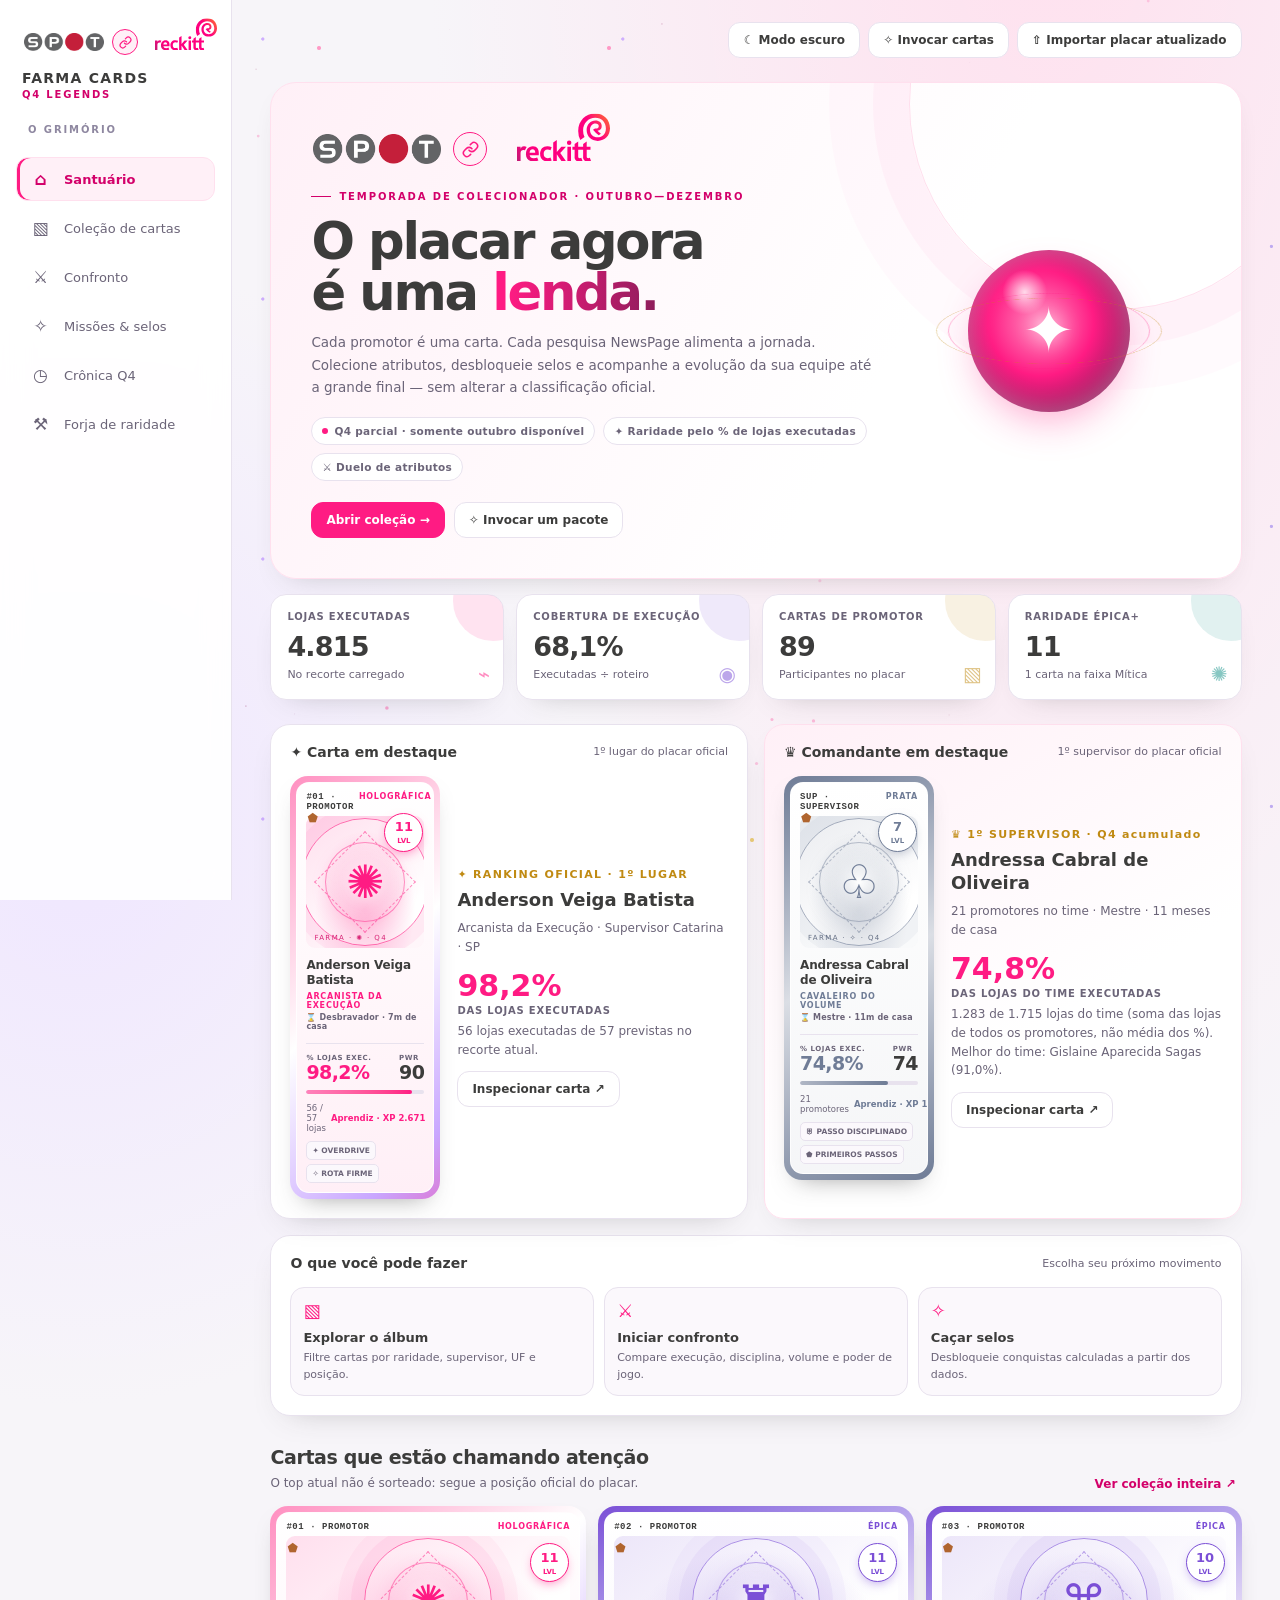
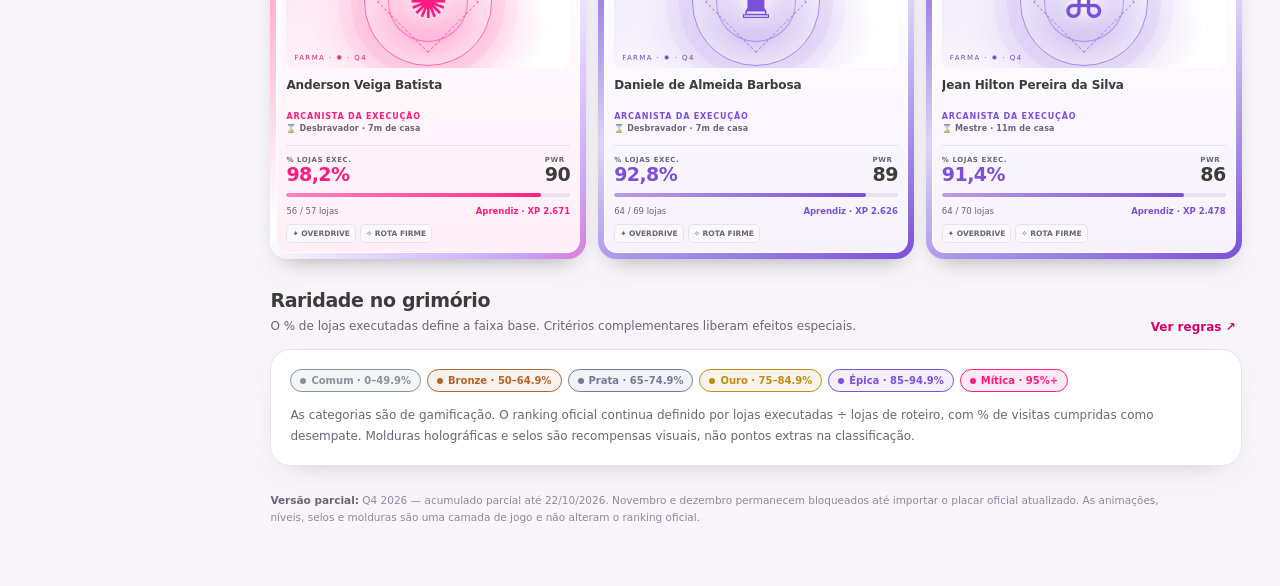
==== commit ddd77c24: "Santuário: sem o selo OFICIAL no destaque do supervisor Co-Authored-By: Claude Opus 5.5 <noreply@ant" ====
--- a/site/index.html
+++ b/site/index.html
@@ -982,7 +982,7 @@
   if (!s){ el.innerHTML = '<div class="empty-state">Sem supervisores no período.</div>'; return; }
   const r = {...s, kind:'sup'}, p = patente(r), time = (data().prom || []).filter(x => x.supFull === s.nome);
   el.innerHTML = `<div class="leader-zone"><div class="leader-card-mini">${cardHTML(r, 'sup', true)}</div><div class="leader-copy">
-    <div class="rank">♛ 1º SUPERVISOR · ${esc(data().label)} ${lb('of')}</div><h3>${esc(s.nome)}</h3>
+    <div class="rank">♛ 1º SUPERVISOR · ${esc(data().label)}</div><h3>${esc(s.nome)}</h3>
     <p>${number(s.prom)} promotores no time · ${p ? `${esc(p.nome)} · ${textoCasa(p.meses)}` : 'tempo de casa pendente'}</p>
     <div class="big-score">${pct(s.pct)} <small>DAS LOJAS DO TIME EXECUTADAS</small></div>
     <p style="margin-top:6px">${number(s.exec)} de ${number(s.lojas)} lojas do time (soma das lojas de todos os promotores, não média dos %).${time[0] ? ` Melhor do time: ${esc(time[0].nome)} (${pct(time[0].pct)}).` : ''}</p>
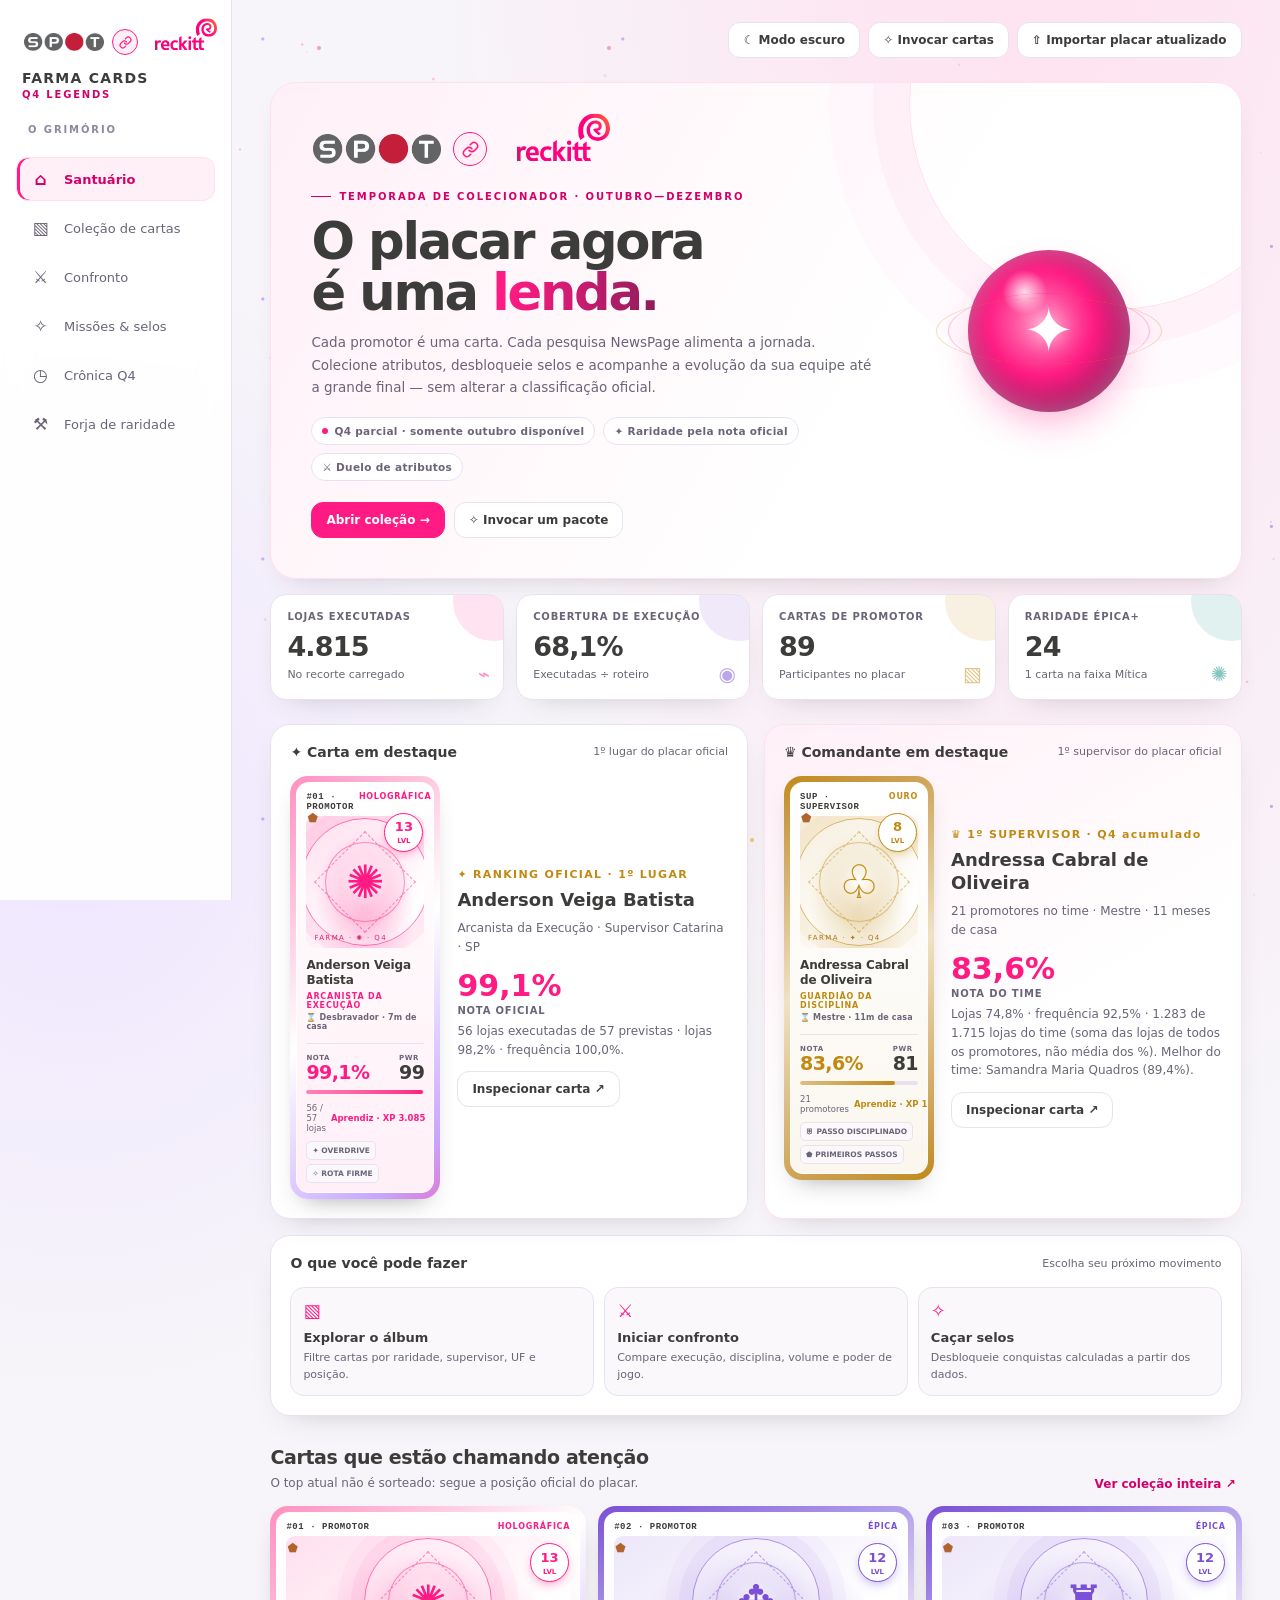
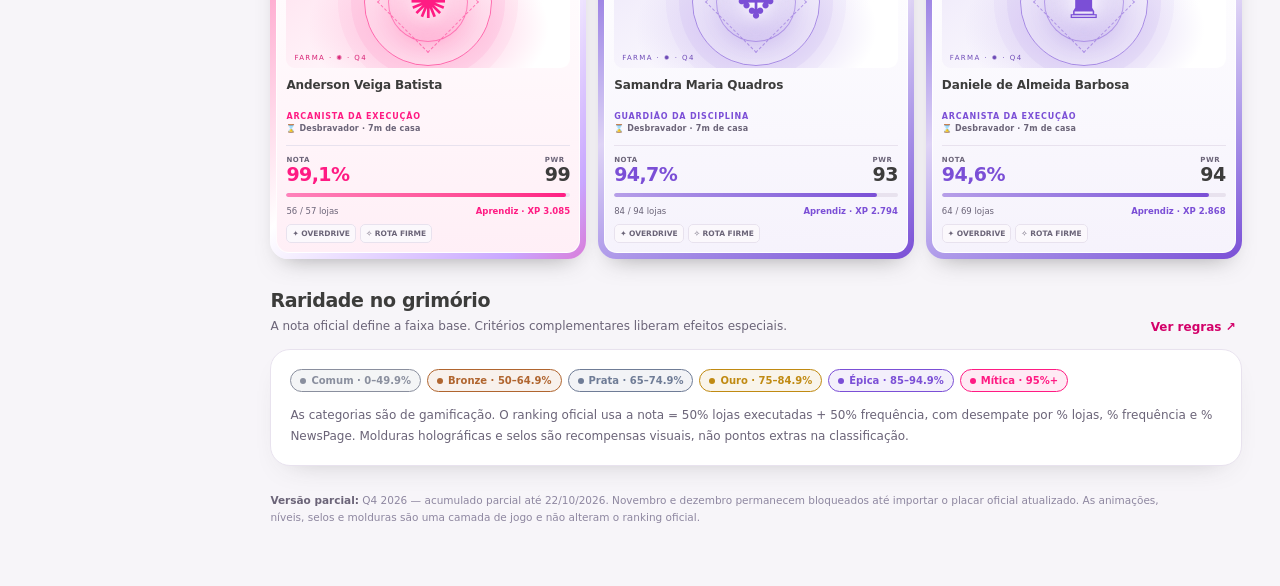
==== commit d44d992f: "Nota oficial da campanha: 50% lojas + 50% frequência - Nota = 50% × % lojas executadas + 50% × % fre" ====
--- a/site/index.html
+++ b/site/index.html
@@ -452,7 +452,7 @@
   <div class="topbar"><div class="crumb"></div><div class="actions"><button class="btn tema-btn" id="temaBtn" type="button" aria-pressed="false">☾ Modo escuro</button><button class="btn" id="openPackTop">✧ Invocar cartas</button><button class="btn" id="importBtn">⇧ Importar placar atualizado</button><input id="importFile" type="file" accept=".html,.htm,.json,application/json,text/html" hidden></div></div>
 
   <section id="page-home" class="page active">
-    <div class="hero"><div class="hero-content"><div class="hero-logos"><span class="logo-chip"><img src="[data-uri]" alt="SPOT"></span><span class="uniao" aria-label="em parceria com" role="img"><svg viewBox="0 0 24 24" fill="none" aria-hidden="true"><path d="M10 13a5 5 0 0 0 7.54.54l3-3a5 5 0 0 0-7.07-7.07l-1.72 1.71" stroke="currentColor" stroke-width="2.2" stroke-linecap="round" stroke-linejoin="round"/><path d="M14 11a5 5 0 0 0-7.54-.54l-3 3a5 5 0 0 0 7.07 7.07l1.71-1.71" stroke="currentColor" stroke-width="2.2" stroke-linecap="round" stroke-linejoin="round"/></svg></span><span class="logo-chip"><img src="[data-uri]" alt="Reckitt"></span></div><div class="eyebrow">Temporada de colecionador · outubro—dezembro</div><h1>O placar agora é uma <span class="gradient">lenda.</span></h1><p>Cada promotor é uma carta. Cada pesquisa NewsPage alimenta a jornada. Colecione atributos, desbloqueie selos e acompanhe a evolução da sua equipe até a grande final — sem alterar a classificação oficial.</p><div class="tag-row"><span class="tag"><i class="dot"></i><span id="seasonStatus">Q4 parcial</span></span><span class="tag">✦ Raridade pelo % de lojas executadas</span><span class="tag">⚔ Duelo de atributos</span></div><div style="margin-top:21px;display:flex;gap:9px;flex-wrap:wrap"><button class="btn primary" data-goto="collection">Abrir coleção →</button><button class="btn" id="heroInvoke">✧ Invocar um pacote</button></div></div><div class="hero-visual" aria-hidden="true"><div class="magic-orb"><div class="orb-core">✦</div></div></div></div>
+    <div class="hero"><div class="hero-content"><div class="hero-logos"><span class="logo-chip"><img src="[data-uri]" alt="SPOT"></span><span class="uniao" aria-label="em parceria com" role="img"><svg viewBox="0 0 24 24" fill="none" aria-hidden="true"><path d="M10 13a5 5 0 0 0 7.54.54l3-3a5 5 0 0 0-7.07-7.07l-1.72 1.71" stroke="currentColor" stroke-width="2.2" stroke-linecap="round" stroke-linejoin="round"/><path d="M14 11a5 5 0 0 0-7.54-.54l-3 3a5 5 0 0 0 7.07 7.07l1.71-1.71" stroke="currentColor" stroke-width="2.2" stroke-linecap="round" stroke-linejoin="round"/></svg></span><span class="logo-chip"><img src="[data-uri]" alt="Reckitt"></span></div><div class="eyebrow">Temporada de colecionador · outubro—dezembro</div><h1>O placar agora é uma <span class="gradient">lenda.</span></h1><p>Cada promotor é uma carta. Cada pesquisa NewsPage alimenta a jornada. Colecione atributos, desbloqueie selos e acompanhe a evolução da sua equipe até a grande final — sem alterar a classificação oficial.</p><div class="tag-row"><span class="tag"><i class="dot"></i><span id="seasonStatus">Q4 parcial</span></span><span class="tag">✦ Raridade pela nota oficial</span><span class="tag">⚔ Duelo de atributos</span></div><div style="margin-top:21px;display:flex;gap:9px;flex-wrap:wrap"><button class="btn primary" data-goto="collection">Abrir coleção →</button><button class="btn" id="heroInvoke">✧ Invocar um pacote</button></div></div><div class="hero-visual" aria-hidden="true"><div class="magic-orb"><div class="orb-core">✦</div></div></div></div>
     
     <div class="stat-grid" id="homeStats"></div>
     <div class="split">
@@ -460,7 +460,7 @@
       <div class="panel"><div class="panel-head"><h3>O que você pode fazer</h3><span>Escolha seu próximo movimento</span></div><div class="quick-grid"><button class="quick" data-goto="collection" style="text-align:left;color:inherit;border:1px solid #ffffff12;cursor:pointer"><span class="qicon">▧</span><div><b>Explorar o álbum</b><p>Filtre cartas por raridade, supervisor, UF e posição.</p></div></button><button class="quick" data-goto="duel" style="text-align:left;color:inherit;border:1px solid #ffffff12;cursor:pointer"><span class="qicon">⚔</span><div><b>Iniciar confronto</b><p>Compare execução, disciplina, volume e poder de jogo.</p></div></button><button class="quick" data-goto="quests" style="text-align:left;color:inherit;border:1px solid #ffffff12;cursor:pointer"><span class="qicon">✧</span><div><b>Caçar selos</b><p>Desbloqueie conquistas calculadas a partir dos dados.</p></div></button></div></div>
     </div>
     <div class="section-head"><div><h2>Cartas que estão chamando atenção</h2><p>O top atual não é sorteado: segue a posição oficial do placar.</p></div><button class="mini-link" data-goto="collection">Ver coleção inteira ↗</button></div><div id="featuredCards" class="card-grid compact"></div>
-    <div class="section-head"><div><h2>Raridade no grimório</h2><p>O % de lojas executadas define a faixa base. Critérios complementares liberam efeitos especiais.</p></div><button class="mini-link" data-goto="forge">Ver regras ↗</button></div><div class="panel"><div id="rarityLegend" class="rarity-legend"></div><p class="rule-explain" style="margin:13px 0 0">As categorias são de gamificação. O ranking oficial continua definido por lojas executadas ÷ lojas de roteiro, com % de visitas cumpridas como desempate. Molduras holográficas e selos são recompensas visuais, não pontos extras na classificação.</p></div>
+    <div class="section-head"><div><h2>Raridade no grimório</h2><p>A nota oficial define a faixa base. Critérios complementares liberam efeitos especiais.</p></div><button class="mini-link" data-goto="forge">Ver regras ↗</button></div><div class="panel"><div id="rarityLegend" class="rarity-legend"></div><p class="rule-explain" style="margin:13px 0 0">As categorias são de gamificação. O ranking oficial usa a nota = 50% lojas executadas + 50% frequência, com desempate por % lojas, % frequência e % NewsPage. Molduras holográficas e selos são recompensas visuais, não pontos extras na classificação.</p></div>
     <p class="data-note" id="dataNotice"></p>
   </section>
 
@@ -481,12 +481,12 @@
   <section id="page-chronicle" class="page">
     <div class="page-title"><div><div class="eyebrow">Linha do tempo · temporada Q4</div><h1>Crônica da campanha</h1><p>Acompanhe a evolução por mês sem misturar valores ausentes com zeros. A linha do tempo lê as informações do placar oficial importado.</p></div><button class="btn" id="chronicleImport">⇧ Atualizar cronologia</button></div>
     <div class="month-track" id="monthTrack"></div><div class="month-results" id="monthResults"></div>
-    <div class="panel" style="margin-top:15px"><div class="panel-head"><h3>Regra oficial da campanha</h3><span>Não muda com a gamificação</span></div><div class="rule-explain"><strong>Classificação:</strong> lojas executadas ÷ lojas presentes no roteiro, somando os meses apurados. Uma loja conta como executada no mês quando tem ao menos uma pesquisa NewsPage. <strong>Desempate:</strong> percentual de visitas cumpridas conforme o placar oficial. <strong>Elegibilidade:</strong> roteiro nos três meses, conforme a regra original. O arquivo atual só contém apuração parcial de outubro; por isso, nenhuma elegibilidade Q4 final é inferida neste protótipo.</div></div>
+    <div class="panel" style="margin-top:15px"><div class="panel-head"><h3>Regra oficial da campanha</h3><span>Não muda com a gamificação</span></div><div class="rule-explain"><strong>Classificação:</strong> lojas executadas ÷ lojas presentes no roteiro, somando os meses apurados. Uma loja conta como executada no mês quando tem ao menos uma pesquisa NewsPage. <strong>Nota:</strong> 50% lojas executadas + 50% frequência (visitas feitas ÷ visitas já cobradas até o corte). <strong>Desempate:</strong> % lojas, depois % frequência, depois % NewsPage realizado. <strong>Elegibilidade:</strong> roteiro nos três meses, conforme a regra original. O arquivo atual só contém apuração parcial de outubro; por isso, nenhuma elegibilidade Q4 final é inferida neste protótipo.</div></div>
   </section>
 
   <section id="page-forge" class="page">
     <div class="page-title"><div><div class="eyebrow">Regras da coleção</div><h1>Forja de raridade</h1><p>Estas são as regras de raridade da campanha. Valem igual para todo mundo e só mudam numa nova versão do arquivo.</p></div></div>
-    <div class="forge-grid"><div class="panel"><div class="panel-head"><h3>⚒ Faixas de raridade</h3><span>% de lojas executadas</span></div><div id="rarityInputs"></div></div><div class="panel"><div class="panel-head"><h3>✧ Requisitos de raridade máxima</h3><span>Efeitos e selos</span></div><div id="gatingInputs"></div><div class="formula"><strong>Como o sistema é calculado</strong><br>• Raridade base = percentual de lojas executadas do placar oficial.<br>• Poder de jogo (PWR) = 70% lojas executadas + 20% visitas cumpridas + 10% índice de volume (até 50 lojas executadas).<br>• Efeitos especiais requerem sinais adicionais, como disciplina de visitas e volume mínimo.<br>• XP = XP base do PWR + XP das missões conquistadas; nível sobe a cada 250 XP (até 30).<br>• PWR, nível, XP, selos e raridade nunca alteram o ranking oficial.</div></div></div>
+    <div class="forge-grid"><div class="panel"><div class="panel-head"><h3>⚒ Faixas de raridade</h3><span>% de lojas executadas</span></div><div id="rarityInputs"></div></div><div class="panel"><div class="panel-head"><h3>✧ Requisitos de raridade máxima</h3><span>Efeitos e selos</span></div><div id="gatingInputs"></div><div class="formula"><strong>Como o sistema é calculado</strong><br>• Raridade base = percentual de lojas executadas do placar oficial.<br>• Poder de jogo (PWR) = 70% lojas executadas + 20% frequência + 10% índice de volume (até 50 lojas executadas).<br>• Efeitos especiais requerem sinais adicionais, como disciplina de visitas e volume mínimo.<br>• XP = XP base do PWR + XP das missões conquistadas; nível sobe a cada 250 XP (até 30).<br>• PWR, nível, XP, selos e raridade nunca alteram o ranking oficial.</div></div></div>
     <div id="forgeRules" class="forge-rules"></div><div class="notice"><strong>Importante:</strong> no arquivo parcial de outubro, os atributos de visitas e lojas executadas servem como reforço visual. Selos de constância trimestral e campeões definitivos permanecem bloqueados até importar os dados mensais restantes.</div>
   </section>
   
@@ -499,7 +499,7 @@
 <div id="importModal" class="modal" hidden><div class="modal-box"><div class="modal-head"><h2>Prévia da importação</h2><button class="xbtn" data-close="importModal" aria-label="Fechar">×</button></div><div id="importBody"></div><div class="detail-actions"><button class="btn primary" id="importConfirm">Confirmar importação</button><button class="btn" id="importCancel">Cancelar</button></div></div></div><div id="toast" class="toast" role="status" aria-live="polite"></div>
 
 <script>
-const BASE_DATA = {"out": {"prom": [{"nome": "Anderson Veiga Batista", "sup": "Catarina", "supFull": "Catarina Fidelis da Silva", "uf": "SP", "lojas": 57, "exec": 56, "plan": 104, "cump": 58, "pos": 1, "pct": 98.2, "pctv": 55.8}, {"nome": "Daniele de Almeida Barbosa", "sup": "Thiago", "supFull": "Thiago Resende de Oliveira", "uf": "RJ", "lojas": 69, "exec": 64, "plan": 116, "cump": 81, "pos": 2, "pct": 92.8, "pctv": 69.8}, {"nome": "Jean Hilton Pereira da Silva", "sup": "Thiago", "supFull": "Thiago Resende de Oliveira", "uf": "MG", "lojas": 70, "exec": 64, "plan": 116, "cump": 67, "pos": 3, "pct": 91.4, "pctv": 57.8}, {"nome": "Gislaine Aparecida Sagas", "sup": "Andressa", "supFull": "Andressa Cabral de Oliveira", "uf": "SC", "lojas": 67, "exec": 61, "plan": 128, "cump": 87, "pos": 4, "pct": 91.0, "pctv": 68.0}, {"nome": "Igor Alves Monteiro", "sup": "Thiago", "supFull": "Thiago Resende de Oliveira", "uf": "RJ", "lojas": 73, "exec": 66, "plan": 116, "cump": 81, "pos": 5, "pct": 90.4, "pctv": 69.8}, {"nome": "Samandra Maria Quadros", "sup": "Andressa", "supFull": "Andressa Cabral de Oliveira", "uf": "RS", "lojas": 94, "exec": 84, "plan": 141, "cump": 91, "pos": 6, "pct": 89.4, "pctv": 64.5}, {"nome": "Willian Molulo", "sup": "Thiago", "supFull": "Thiago Resende de Oliveira", "uf": "RJ", "lojas": 53, "exec": 47, "plan": 111, "cump": 56, "pos": 7, "pct": 88.7, "pctv": 50.5}, {"nome": "Fabiani dos Santos e Santos", "sup": "Andressa", "supFull": "Andressa Cabral de Oliveira", "uf": "RS", "lojas": 63, "exec": 55, "plan": 122, "cump": 79, "pos": 8, "pct": 87.3, "pctv": 64.8}, {"nome": "Edna Rodrigues Sandri", "sup": "Catarina", "supFull": "Catarina Fidelis da Silva", "uf": "SP", "lojas": 60, "exec": 52, "plan": 115, "cump": 70, "pos": 9, "pct": 86.7, "pctv": 60.9}, {"nome": "Paula Camargo Borges", "sup": "Andressa", "supFull": "Andressa Cabral de Oliveira", "uf": "RS", "lojas": 66, "exec": 57, "plan": 124, "cump": 75, "pos": 10, "pct": 86.4, "pctv": 60.5}, {"nome": "Brenda Cristina de Souza", "sup": "Andressa", "supFull": "Andressa Cabral de Oliveira", "uf": "PR", "lojas": 80, "exec": 68, "plan": 131, "cump": 87, "pos": 11, "pct": 85.0, "pctv": 66.4}, {"nome": "Katiane Dutra", "sup": "Andressa", "supFull": "Andressa Cabral de Oliveira", "uf": "RS", "lojas": 64, "exec": 54, "plan": 125, "cump": 81, "pos": 12, "pct": 84.4, "pctv": 64.8}, {"nome": "Bruna Speltri Vilasanti", "sup": "Adriele", "supFull": "Adriele dos Santos Caxias", "uf": "MS", "lojas": 61, "exec": 50, "plan": 111, "cump": 51, "pos": 13, "pct": 82.0, "pctv": 45.9}, {"nome": "Bruna Daiane da Rosa", "sup": "Andressa", "supFull": "Andressa Cabral de Oliveira", "uf": "RS", "lojas": 70, "exec": 57, "plan": 125, "cump": 79, "pos": 14, "pct": 81.4, "pctv": 63.2}, {"nome": "Aurea Lea da Silva de Jesus", "sup": "Renata", "supFull": "Renata Matos de Sousa", "uf": "PA", "lojas": 72, "exec": 58, "plan": 100, "cump": 58, "pos": 15, "pct": 80.6, "pctv": 58.0}, {"nome": "Francielle Elisama Lima Rodrigues", "sup": "Andressa", "supFull": "Andressa Cabral de Oliveira", "uf": "RS", "lojas": 82, "exec": 66, "plan": 143, "cump": 88, "pos": 16, "pct": 80.5, "pctv": 61.5}, {"nome": "Elisangela Machado dos Santos Lima", "sup": "Catarina", "supFull": "Catarina Fidelis da Silva", "uf": "SP", "lojas": 86, "exec": 69, "plan": 124, "cump": 87, "pos": 17, "pct": 80.2, "pctv": 70.2}, {"nome": "Ruthielen Torma Giglio", "sup": "Andressa", "supFull": "Andressa Cabral de Oliveira", "uf": "RS", "lojas": 88, "exec": 70, "plan": 147, "cump": 89, "pos": 18, "pct": 79.5, "pctv": 60.5}, {"nome": "Marcos Andre Gomes Vital", "sup": "Renata", "supFull": "Renata Matos de Sousa", "uf": "AL", "lojas": 78, "exec": 62, "plan": 112, "cump": 84, "pos": 19, "pct": 79.5, "pctv": 75.0}, {"nome": "Karine Teixeira Gamarra", "sup": "Andressa", "supFull": "Andressa Cabral de Oliveira", "uf": "RS", "lojas": 67, "exec": 53, "plan": 127, "cump": 61, "pos": 20, "pct": 79.1, "pctv": 48.0}, {"nome": "Jassey Rodrigues Faustino", "sup": "Adriele", "supFull": "Adriele dos Santos Caxias", "uf": "DF", "lojas": 86, "exec": 68, "plan": 119, "cump": 69, "pos": 21, "pct": 79.1, "pctv": 58.0}, {"nome": "Renato Marcio Duarte Faro", "sup": "Renata", "supFull": "Renata Matos de Sousa", "uf": "PA", "lojas": 73, "exec": 57, "plan": 101, "cump": 74, "pos": 22, "pct": 78.1, "pctv": 73.3}, {"nome": "Leandro Reis Vieira", "sup": "Andressa", "supFull": "Andressa Cabral de Oliveira", "uf": "RS", "lojas": 73, "exec": 57, "plan": 141, "cump": 82, "pos": 23, "pct": 78.1, "pctv": 58.2}, {"nome": "Fernando Leite Silva", "sup": "Thiago", "supFull": "Thiago Resende de Oliveira", "uf": "RJ", "lojas": 68, "exec": 53, "plan": 112, "cump": 70, "pos": 24, "pct": 77.9, "pctv": 62.5}, {"nome": "Mateus Gusmao da Silva Moreira", "sup": "Thiago", "supFull": "Thiago Resende de Oliveira", "uf": "RJ", "lojas": 76, "exec": 59, "plan": 129, "cump": 74, "pos": 25, "pct": 77.6, "pctv": 57.4}, {"nome": "Vanessa Luciana Gomes de Oliveira", "sup": "Adriele", "supFull": "Adriele dos Santos Caxias", "uf": "SP", "lojas": 66, "exec": 51, "plan": 117, "cump": 51, "pos": 26, "pct": 77.3, "pctv": 43.6}, {"nome": "Ana Maria Alves da Silva", "sup": "Renata", "supFull": "Renata Matos de Sousa", "uf": "PI", "lojas": 74, "exec": 57, "plan": 101, "cump": 65, "pos": 27, "pct": 77.0, "pctv": 64.4}, {"nome": "Lucicleide da Silva Teixeira de Morais", "sup": "Renata", "supFull": "Renata Matos de Sousa", "uf": "RN", "lojas": 79, "exec": 60, "plan": 116, "cump": 79, "pos": 28, "pct": 75.9, "pctv": 68.1}, {"nome": "Kayky Couto da Costa", "sup": "Andressa", "supFull": "Andressa Cabral de Oliveira", "uf": "PR", "lojas": 102, "exec": 77, "plan": 137, "cump": 86, "pos": 29, "pct": 75.5, "pctv": 62.8}, {"nome": "Natasha Cristina Hofman", "sup": "Adriele", "supFull": "Adriele dos Santos Caxias", "uf": "SP", "lojas": 81, "exec": 61, "plan": 116, "cump": 61, "pos": 30, "pct": 75.3, "pctv": 52.6}, {"nome": "Wellington da Silva Santos", "sup": "Renata", "supFull": "Renata Matos de Sousa", "uf": "BA", "lojas": 80, "exec": 60, "plan": 114, "cump": 74, "pos": 31, "pct": 75.0, "pctv": 64.9}, {"nome": "Anderson de Mello Alves", "sup": "Andressa", "supFull": "Andressa Cabral de Oliveira", "uf": "RS", "lojas": 68, "exec": 51, "plan": 120, "cump": 77, "pos": 32, "pct": 75.0, "pctv": 64.2}, {"nome": "Dimitri Ferreira de Paula e Silva", "sup": "Adriele", "supFull": "Adriele dos Santos Caxias", "uf": "SP", "lojas": 62, "exec": 46, "plan": 113, "cump": 46, "pos": 33, "pct": 74.2, "pctv": 40.7}, {"nome": "Amanda de Jesus Alves Ferreira", "sup": "Thiago", "supFull": "Thiago Resende de Oliveira", "uf": "RJ", "lojas": 79, "exec": 58, "plan": 118, "cump": 69, "pos": 34, "pct": 73.4, "pctv": 58.5}, {"nome": "Gilmara Soares Ferreira Cravo", "sup": "Catarina", "supFull": "Catarina Fidelis da Silva", "uf": "SP", "lojas": 71, "exec": 52, "plan": 98, "cump": 59, "pos": 35, "pct": 73.2, "pctv": 60.2}, {"nome": "Barbara Almeida Soares Falconi", "sup": "Adriele", "supFull": "Adriele dos Santos Caxias", "uf": "SP", "lojas": 56, "exec": 41, "plan": 101, "cump": 41, "pos": 36, "pct": 73.2, "pctv": 40.6}, {"nome": "Wagner Nascimento da Silva", "sup": "Thiago", "supFull": "Thiago Resende de Oliveira", "uf": "RJ", "lojas": 74, "exec": 54, "plan": 135, "cump": 77, "pos": 37, "pct": 73.0, "pctv": 57.0}, {"nome": "Cilene Baia Araujo", "sup": "Catarina", "supFull": "Catarina Fidelis da Silva", "uf": "SP", "lojas": 73, "exec": 53, "plan": 121, "cump": 53, "pos": 38, "pct": 72.6, "pctv": 43.8}, {"nome": "Fabiana Estevao da Silva", "sup": "Renata", "supFull": "Renata Matos de Sousa", "uf": "CE", "lojas": 102, "exec": 74, "plan": 119, "cump": 75, "pos": 39, "pct": 72.5, "pctv": 63.0}, {"nome": "Thais Aparecida de Oliveira e Silva", "sup": "Adriele", "supFull": "Adriele dos Santos Caxias", "uf": "GO", "lojas": 69, "exec": 50, "plan": 123, "cump": 55, "pos": 40, "pct": 72.5, "pctv": 44.7}, {"nome": "Natalli Moreira Costa", "sup": "Catarina", "supFull": "Catarina Fidelis da Silva", "uf": "SP", "lojas": 89, "exec": 64, "plan": 124, "cump": 64, "pos": 41, "pct": 71.9, "pctv": 51.6}, {"nome": "Richard da Silva Azambuja", "sup": "Andressa", "supFull": "Andressa Cabral de Oliveira", "uf": "SC", "lojas": 103, "exec": 74, "plan": 126, "cump": 78, "pos": 42, "pct": 71.8, "pctv": 61.9}, {"nome": "Ingrid Cristine Santana Bogarin", "sup": "Andressa", "supFull": "Andressa Cabral de Oliveira", "uf": "PR", "lojas": 113, "exec": 81, "plan": 148, "cump": 84, "pos": 43, "pct": 71.7, "pctv": 56.8}, {"nome": "Pedro Henrique Pinheiro Baquette", "sup": "Catarina", "supFull": "Catarina Fidelis da Silva", "uf": "SP", "lojas": 77, "exec": 55, "plan": 126, "cump": 55, "pos": 44, "pct": 71.4, "pctv": 43.7}, {"nome": "Tamiris Cristina Cordeiro Gomes", "sup": "Catarina", "supFull": "Catarina Fidelis da Silva", "uf": "SP", "lojas": 76, "exec": 54, "plan": 118, "cump": 56, "pos": 45, "pct": 71.1, "pctv": 47.5}, {"nome": "Andreia Domenique Beloni Santana", "sup": "Adriele", "supFull": "Adriele dos Santos Caxias", "uf": "SP", "lojas": 88, "exec": 62, "plan": 123, "cump": 62, "pos": 46, "pct": 70.5, "pctv": 50.4}, {"nome": "Antonio Jordana Albesa", "sup": "Catarina", "supFull": "Catarina Fidelis da Silva", "uf": "SP", "lojas": 90, "exec": 63, "plan": 123, "cump": 78, "pos": 47, "pct": 70.0, "pctv": 63.4}, {"nome": "Lilian Carla Rodrigues Garcia", "sup": "Renata", "supFull": "Renata Matos de Sousa", "uf": "MA", "lojas": 101, "exec": 70, "plan": 118, "cump": 71, "pos": 48, "pct": 69.3, "pctv": 60.2}, {"nome": "Pamela Michelle Ribeiro dos Santos", "sup": "Adriele", "supFull": "Adriele dos Santos Caxias", "uf": "SP", "lojas": 68, "exec": 47, "plan": 106, "cump": 47, "pos": 49, "pct": 69.1, "pctv": 44.3}, {"nome": "Maria Rosiane de Freitas Pereira Fernand", "sup": "Catarina", "supFull": "Catarina Fidelis da Silva", "uf": "SP", "lojas": 71, "exec": 49, "plan": 109, "cump": 60, "pos": 50, "pct": 69.0, "pctv": 55.0}, {"nome": "Matheus Felipe de Souza", "sup": "Thiago", "supFull": "Thiago Resende de Oliveira", "uf": "MG", "lojas": 92, "exec": 63, "plan": 122, "cump": 75, "pos": 51, "pct": 68.5, "pctv": 61.5}, {"nome": "Paula Thais Freiras", "sup": "Thiago", "supFull": "Thiago Resende de Oliveira", "uf": "RJ", "lojas": 76, "exec": 52, "plan": 129, "cump": 67, "pos": 52, "pct": 68.4, "pctv": 51.9}, {"nome": "Regina Oliveira Novais", "sup": "Adriele", "supFull": "Adriele dos Santos Caxias", "uf": "SP", "lojas": 76, "exec": 52, "plan": 122, "cump": 53, "pos": 53, "pct": 68.4, "pctv": 43.4}, {"nome": "Mirieli Santana Marins Araujo", "sup": "Thiago", "supFull": "Thiago Resende de Oliveira", "uf": "RJ", "lojas": 94, "exec": 64, "plan": 118, "cump": 74, "pos": 54, "pct": 68.1, "pctv": 62.7}, {"nome": "Deusdete Maria Caetano", "sup": "Adriele", "supFull": "Adriele dos Santos Caxias", "uf": "GO", "lojas": 90, "exec": 60, "plan": 123, "cump": 60, "pos": 55, "pct": 66.7, "pctv": 48.8}, {"nome": "Ailton Cesar dos Santos", "sup": "Catarina", "supFull": "Catarina Fidelis da Silva", "uf": "SP", "lojas": 60, "exec": 40, "plan": 114, "cump": 40, "pos": 56, "pct": 66.7, "pctv": 35.1}, {"nome": "Karina Brasileiro Arruda", "sup": "Catarina", "supFull": "Catarina Fidelis da Silva", "uf": "SP", "lojas": 98, "exec": 65, "plan": 126, "cump": 65, "pos": 57, "pct": 66.3, "pctv": 51.6}, {"nome": "Jociane Porto Coco", "sup": "Andressa", "supFull": "Andressa Cabral de Oliveira", "uf": "RS", "lojas": 65, "exec": 43, "plan": 123, "cump": 50, "pos": 58, "pct": 66.2, "pctv": 40.7}, {"nome": "Kassia Kalitta Sodre Harmel", "sup": "Andressa", "supFull": "Andressa Cabral de Oliveira", "uf": "SC", "lojas": 82, "exec": 54, "plan": 139, "cump": 87, "pos": 59, "pct": 65.9, "pctv": 62.6}, {"nome": "Diva Emanoela Borges Salazar", "sup": "Adriele", "supFull": "Adriele dos Santos Caxias", "uf": "MT", "lojas": 76, "exec": 50, "plan": 119, "cump": 50, "pos": 60, "pct": 65.8, "pctv": 42.0}, {"nome": "Ana Claudia Souza Albuquerque Lins", "sup": "Catarina", "supFull": "Catarina Fidelis da Silva", "uf": "SP", "lojas": 72, "exec": 47, "plan": 112, "cump": 69, "pos": 61, "pct": 65.3, "pctv": 61.6}, {"nome": "Anny Valeria Ferreira da Silva", "sup": "Renata", "supFull": "Renata Matos de Sousa", "uf": "PB", "lojas": 96, "exec": 62, "plan": 114, "cump": 70, "pos": 62, "pct": 64.6, "pctv": 61.4}, {"nome": "Delly Oliveira Almeida", "sup": "Andressa", "supFull": "Andressa Cabral de Oliveira", "uf": "PR", "lojas": 97, "exec": 62, "plan": 122, "cump": 67, "pos": 63, "pct": 63.9, "pctv": 54.9}, {"nome": "Fabio Gotze", "sup": "Adriele", "supFull": "Adriele dos Santos Caxias", "uf": "SP", "lojas": 88, "exec": 56, "plan": 108, "cump": 57, "pos": 64, "pct": 63.6, "pctv": 52.8}, {"nome": "Marcele Souza", "sup": "Thiago", "supFull": "Thiago Resende de Oliveira", "uf": "RJ", "lojas": 79, "exec": 50, "plan": 120, "cump": 53, "pos": 65, "pct": 63.3, "pctv": 44.2}, {"nome": "Gustavo Henrique Ribeiro Souza", "sup": "Thiago", "supFull": "Thiago Resende de Oliveira", "uf": "ES", "lojas": 91, "exec": 57, "plan": 123, "cump": 69, "pos": 66, "pct": 62.6, "pctv": 56.1}, {"nome": "Willey Ramon Barroso Guimaraes", "sup": "Thiago", "supFull": "Thiago Resende de Oliveira", "uf": "MG", "lojas": 100, "exec": 61, "plan": 131, "cump": 72, "pos": 67, "pct": 61.0, "pctv": 55.0}, {"nome": "Gabriela Carolina Dutra Marques", "sup": "Andressa", "supFull": "Andressa Cabral de Oliveira", "uf": "PR", "lojas": 92, "exec": 56, "plan": 139, "cump": 77, "pos": 68, "pct": 60.9, "pctv": 55.4}, {"nome": "Michell Garcia do Nascimento", "sup": "Renata", "supFull": "Renata Matos de Sousa", "uf": "PE", "lojas": 94, "exec": 57, "plan": 114, "cump": 65, "pos": 69, "pct": 60.6, "pctv": 57.0}, {"nome": "Anderson Luiz Francisco", "sup": "Catarina", "supFull": "Catarina Fidelis da Silva", "uf": "SP", "lojas": 77, "exec": 46, "plan": 128, "cump": 62, "pos": 70, "pct": 59.7, "pctv": 48.4}, {"nome": "Leandro Jesus de Lima Ferreira", "sup": "Renata", "supFull": "Renata Matos de Sousa", "uf": "AM", "lojas": 94, "exec": 56, "plan": 106, "cump": 60, "pos": 71, "pct": 59.6, "pctv": 56.6}, {"nome": "Graciela Lopes da Silva", "sup": "Andressa", "supFull": "Andressa Cabral de Oliveira", "uf": "RS", "lojas": 77, "exec": 45, "plan": 130, "cump": 61, "pos": 72, "pct": 58.4, "pctv": 46.9}, {"nome": "Pablo Gomes Costa", "sup": "Thiago", "supFull": "Thiago Resende de Oliveira", "uf": "MG", "lojas": 93, "exec": 54, "plan": 126, "cump": 66, "pos": 73, "pct": 58.1, "pctv": 52.4}, {"nome": "Claudio Santos do Rosario Reis", "sup": "Renata", "supFull": "Renata Matos de Sousa", "uf": "BA", "lojas": 91, "exec": 52, "plan": 120, "cump": 61, "pos": 74, "pct": 57.1, "pctv": 50.8}, {"nome": "Marcela Cordeiro da Silva", "sup": "Adriele", "supFull": "Adriele dos Santos Caxias", "uf": "DF", "lojas": 84, "exec": 48, "plan": 121, "cump": 48, "pos": 75, "pct": 57.1, "pctv": 39.7}, {"nome": "Elisabete Aparecida Buzzo Pereira", "sup": "Andressa", "supFull": "Andressa Cabral de Oliveira", "uf": "PR", "lojas": 102, "exec": 58, "plan": 120, "cump": 66, "pos": 76, "pct": 56.9, "pctv": 55.0}, {"nome": "Willian Farias", "sup": "Adriele", "supFull": "Adriele dos Santos Caxias", "uf": "SP", "lojas": 97, "exec": 55, "plan": 119, "cump": 56, "pos": 77, "pct": 56.7, "pctv": 47.1}, {"nome": "Mauricio de Carvalho", "sup": "Adriele", "supFull": "Adriele dos Santos Caxias", "uf": "SP", "lojas": 99, "exec": 54, "plan": 122, "cump": 55, "pos": 78, "pct": 54.5, "pctv": 45.1}, {"nome": "Thais Smanioto dos Santos", "sup": "Adriele", "supFull": "Adriele dos Santos Caxias", "uf": "SP", "lojas": 76, "exec": 41, "plan": 122, "cump": 43, "pos": 79, "pct": 53.9, "pctv": 35.2}, {"nome": "Alessandra de Paula dos Santos", "sup": "Catarina", "supFull": "Catarina Fidelis da Silva", "uf": "SP", "lojas": 73, "exec": 38, "plan": 121, "cump": 38, "pos": 80, "pct": 52.1, "pctv": 31.4}, {"nome": "Maria Claudia Alves Paula", "sup": "Renata", "supFull": "Renata Matos de Sousa", "uf": "CE", "lojas": 95, "exec": 48, "plan": 134, "cump": 51, "pos": 81, "pct": 50.5, "pctv": 38.1}, {"nome": "Allef Rafael Torres da Costa", "sup": "Renata", "supFull": "Renata Matos de Sousa", "uf": "PE", "lojas": 88, "exec": 44, "plan": 122, "cump": 45, "pos": 82, "pct": 50.0, "pctv": 36.9}, {"nome": "Igor Augusto Aleixo de Almeida", "sup": "Thiago", "supFull": "Thiago Resende de Oliveira", "uf": "MG", "lojas": 82, "exec": 40, "plan": 121, "cump": 48, "pos": 83, "pct": 48.8, "pctv": 39.7}, {"nome": "Bruna Pimentel Fernandes Santos", "sup": "Adriele", "supFull": "Adriele dos Santos Caxias", "uf": "DF", "lojas": 65, "exec": 31, "plan": 85, "cump": 31, "pos": 84, "pct": 47.7, "pctv": 36.5}, {"nome": "Regiane de Andrade Maciel Moroni", "sup": "Adriele", "supFull": "Adriele dos Santos Caxias", "uf": "SP", "lojas": 64, "exec": 29, "plan": 118, "cump": 29, "pos": 85, "pct": 45.3, "pctv": 24.6}, {"nome": "Marilia Gabriel Lima", "sup": "Catarina", "supFull": "Catarina Fidelis da Silva", "uf": "SP", "lojas": 76, "exec": 34, "plan": 103, "cump": 34, "pos": 86, "pct": 44.7, "pctv": 33.0}, {"nome": "Fernanda Garcia", "sup": "Adriele", "supFull": "Adriele dos Santos Caxias", "uf": "SP", "lojas": 63, "exec": 19, "plan": 115, "cump": 20, "pos": 87, "pct": 30.2, "pctv": 17.4}, {"nome": "Rafael Johan Kohler", "sup": "Catarina", "supFull": "Catarina Fidelis da Silva", "uf": "SP", "lojas": 75, "exec": 1, "plan": 117, "cump": 1, "pos": 88, "pct": 1.3, "pctv": 0.9}, {"nome": "Andre Henrique Francisco da Silva", "sup": "Catarina", "supFull": "Catarina Fidelis da Silva", "uf": "SP", "lojas": 75, "exec": 0, "plan": 109, "cump": 0, "pos": 89, "pct": 0.0, "pctv": 0.0}], "sup": [{"nome": "Andressa Cabral de Oliveira", "prom": 21, "lojas": 1715, "exec": 1283, "plan": 2758, "cump": 1632, "pos": 1, "pct": 74.8, "pctv": 59.2}, {"nome": "Thiago Resende de Oliveira", "prom": 16, "lojas": 1269, "exec": 906, "plan": 1943, "cump": 1099, "pos": 2, "pct": 71.4, "pctv": 56.6}, {"nome": "Renata Matos de Sousa", "prom": 14, "lojas": 1217, "exec": 817, "plan": 1591, "cump": 932, "pos": 3, "pct": 67.1, "pctv": 58.6}, {"nome": "Adriele dos Santos Caxias", "prom": 20, "lojas": 1515, "exec": 971, "plan": 2303, "cump": 985, "pos": 4, "pct": 64.1, "pctv": 42.8}, {"nome": "Catarina Fidelis da Silva", "prom": 18, "lojas": 1356, "exec": 838, "plan": 2092, "cump": 949, "pos": 5, "pct": 61.8, "pctv": 45.4}], "tot": {"lojas": 7072, "exec": 4815}, "label": "Outubro", "sub": "até 22/10", "disponivel": true, "corte": "2026-10-22", "fechado": false, "titulo": "de outubro", "periodo": "Apuração de <b>01/10</b> a <b>22/10</b> · Outubro"}, "nov": {"label": "Novembro", "sub": "aguardando apuração", "disponivel": false}, "dez": {"label": "Dezembro", "sub": "aguardando apuração", "disponivel": false}, "q4": {"prom": [{"nome": "Anderson Veiga Batista", "sup": "Catarina", "supFull": "Catarina Fidelis da Silva", "uf": "SP", "lojas": 57, "exec": 56, "plan": 104, "cump": 58, "pos": 1, "pct": 98.2, "pctv": 55.8}, {"nome": "Daniele de Almeida Barbosa", "sup": "Thiago", "supFull": "Thiago Resende de Oliveira", "uf": "RJ", "lojas": 69, "exec": 64, "plan": 116, "cump": 81, "pos": 2, "pct": 92.8, "pctv": 69.8}, {"nome": "Jean Hilton Pereira da Silva", "sup": "Thiago", "supFull": "Thiago Resende de Oliveira", "uf": "MG", "lojas": 70, "exec": 64, "plan": 116, "cump": 67, "pos": 3, "pct": 91.4, "pctv": 57.8}, {"nome": "Gislaine Aparecida Sagas", "sup": "Andressa", "supFull": "Andressa Cabral de Oliveira", "uf": "SC", "lojas": 67, "exec": 61, "plan": 128, "cump": 87, "pos": 4, "pct": 91.0, "pctv": 68.0}, {"nome": "Igor Alves Monteiro", "sup": "Thiago", "supFull": "Thiago Resende de Oliveira", "uf": "RJ", "lojas": 73, "exec": 66, "plan": 116, "cump": 81, "pos": 5, "pct": 90.4, "pctv": 69.8}, {"nome": "Samandra Maria Quadros", "sup": "Andressa", "supFull": "Andressa Cabral de Oliveira", "uf": "RS", "lojas": 94, "exec": 84, "plan": 141, "cump": 91, "pos": 6, "pct": 89.4, "pctv": 64.5}, {"nome": "Willian Molulo", "sup": "Thiago", "supFull": "Thiago Resende de Oliveira", "uf": "RJ", "lojas": 53, "exec": 47, "plan": 111, "cump": 56, "pos": 7, "pct": 88.7, "pctv": 50.5}, {"nome": "Fabiani dos Santos e Santos", "sup": "Andressa", "supFull": "Andressa Cabral de Oliveira", "uf": "RS", "lojas": 63, "exec": 55, "plan": 122, "cump": 79, "pos": 8, "pct": 87.3, "pctv": 64.8}, {"nome": "Edna Rodrigues Sandri", "sup": "Catarina", "supFull": "Catarina Fidelis da Silva", "uf": "SP", "lojas": 60, "exec": 52, "plan": 115, "cump": 70, "pos": 9, "pct": 86.7, "pctv": 60.9}, {"nome": "Paula Camargo Borges", "sup": "Andressa", "supFull": "Andressa Cabral de Oliveira", "uf": "RS", "lojas": 66, "exec": 57, "plan": 124, "cump": 75, "pos": 10, "pct": 86.4, "pctv": 60.5}, {"nome": "Brenda Cristina de Souza", "sup": "Andressa", "supFull": "Andressa Cabral de Oliveira", "uf": "PR", "lojas": 80, "exec": 68, "plan": 131, "cump": 87, "pos": 11, "pct": 85.0, "pctv": 66.4}, {"nome": "Katiane Dutra", "sup": "Andressa", "supFull": "Andressa Cabral de Oliveira", "uf": "RS", "lojas": 64, "exec": 54, "plan": 125, "cump": 81, "pos": 12, "pct": 84.4, "pctv": 64.8}, {"nome": "Bruna Speltri Vilasanti", "sup": "Adriele", "supFull": "Adriele dos Santos Caxias", "uf": "MS", "lojas": 61, "exec": 50, "plan": 111, "cump": 51, "pos": 13, "pct": 82.0, "pctv": 45.9}, {"nome": "Bruna Daiane da Rosa", "sup": "Andressa", "supFull": "Andressa Cabral de Oliveira", "uf": "RS", "lojas": 70, "exec": 57, "plan": 125, "cump": 79, "pos": 14, "pct": 81.4, "pctv": 63.2}, {"nome": "Aurea Lea da Silva de Jesus", "sup": "Renata", "supFull": "Renata Matos de Sousa", "uf": "PA", "lojas": 72, "exec": 58, "plan": 100, "cump": 58, "pos": 15, "pct": 80.6, "pctv": 58.0}, {"nome": "Francielle Elisama Lima Rodrigues", "sup": "Andressa", "supFull": "Andressa Cabral de Oliveira", "uf": "RS", "lojas": 82, "exec": 66, "plan": 143, "cump": 88, "pos": 16, "pct": 80.5, "pctv": 61.5}, {"nome": "Elisangela Machado dos Santos Lima", "sup": "Catarina", "supFull": "Catarina Fidelis da Silva", "uf": "SP", "lojas": 86, "exec": 69, "plan": 124, "cump": 87, "pos": 17, "pct": 80.2, "pctv": 70.2}, {"nome": "Ruthielen Torma Giglio", "sup": "Andressa", "supFull": "Andressa Cabral de Oliveira", "uf": "RS", "lojas": 88, "exec": 70, "plan": 147, "cump": 89, "pos": 18, "pct": 79.5, "pctv": 60.5}, {"nome": "Marcos Andre Gomes Vital", "sup": "Renata", "supFull": "Renata Matos de Sousa", "uf": "AL", "lojas": 78, "exec": 62, "plan": 112, "cump": 84, "pos": 19, "pct": 79.5, "pctv": 75.0}, {"nome": "Karine Teixeira Gamarra", "sup": "Andressa", "supFull": "Andressa Cabral de Oliveira", "uf": "RS", "lojas": 67, "exec": 53, "plan": 127, "cump": 61, "pos": 20, "pct": 79.1, "pctv": 48.0}, {"nome": "Jassey Rodrigues Faustino", "sup": "Adriele", "supFull": "Adriele dos Santos Caxias", "uf": "DF", "lojas": 86, "exec": 68, "plan": 119, "cump": 69, "pos": 21, "pct": 79.1, "pctv": 58.0}, {"nome": "Renato Marcio Duarte Faro", "sup": "Renata", "supFull": "Renata Matos de Sousa", "uf": "PA", "lojas": 73, "exec": 57, "plan": 101, "cump": 74, "pos": 22, "pct": 78.1, "pctv": 73.3}, {"nome": "Leandro Reis Vieira", "sup": "Andressa", "supFull": "Andressa Cabral de Oliveira", "uf": "RS", "lojas": 73, "exec": 57, "plan": 141, "cump": 82, "pos": 23, "pct": 78.1, "pctv": 58.2}, {"nome": "Fernando Leite Silva", "sup": "Thiago", "supFull": "Thiago Resende de Oliveira", "uf": "RJ", "lojas": 68, "exec": 53, "plan": 112, "cump": 70, "pos": 24, "pct": 77.9, "pctv": 62.5}, {"nome": "Mateus Gusmao da Silva Moreira", "sup": "Thiago", "supFull": "Thiago Resende de Oliveira", "uf": "RJ", "lojas": 76, "exec": 59, "plan": 129, "cump": 74, "pos": 25, "pct": 77.6, "pctv": 57.4}, {"nome": "Vanessa Luciana Gomes de Oliveira", "sup": "Adriele", "supFull": "Adriele dos Santos Caxias", "uf": "SP", "lojas": 66, "exec": 51, "plan": 117, "cump": 51, "pos": 26, "pct": 77.3, "pctv": 43.6}, {"nome": "Ana Maria Alves da Silva", "sup": "Renata", "supFull": "Renata Matos de Sousa", "uf": "PI", "lojas": 74, "exec": 57, "plan": 101, "cump": 65, "pos": 27, "pct": 77.0, "pctv": 64.4}, {"nome": "Lucicleide da Silva Teixeira de Morais", "sup": "Renata", "supFull": "Renata Matos de Sousa", "uf": "RN", "lojas": 79, "exec": 60, "plan": 116, "cump": 79, "pos": 28, "pct": 75.9, "pctv": 68.1}, {"nome": "Kayky Couto da Costa", "sup": "Andressa", "supFull": "Andressa Cabral de Oliveira", "uf": "PR", "lojas": 102, "exec": 77, "plan": 137, "cump": 86, "pos": 29, "pct": 75.5, "pctv": 62.8}, {"nome": "Natasha Cristina Hofman", "sup": "Adriele", "supFull": "Adriele dos Santos Caxias", "uf": "SP", "lojas": 81, "exec": 61, "plan": 116, "cump": 61, "pos": 30, "pct": 75.3, "pctv": 52.6}, {"nome": "Wellington da Silva Santos", "sup": "Renata", "supFull": "Renata Matos de Sousa", "uf": "BA", "lojas": 80, "exec": 60, "plan": 114, "cump": 74, "pos": 31, "pct": 75.0, "pctv": 64.9}, {"nome": "Anderson de Mello Alves", "sup": "Andressa", "supFull": "Andressa Cabral de Oliveira", "uf": "RS", "lojas": 68, "exec": 51, "plan": 120, "cump": 77, "pos": 32, "pct": 75.0, "pctv": 64.2}, {"nome": "Dimitri Ferreira de Paula e Silva", "sup": "Adriele", "supFull": "Adriele dos Santos Caxias", "uf": "SP", "lojas": 62, "exec": 46, "plan": 113, "cump": 46, "pos": 33, "pct": 74.2, "pctv": 40.7}, {"nome": "Amanda de Jesus Alves Ferreira", "sup": "Thiago", "supFull": "Thiago Resende de Oliveira", "uf": "RJ", "lojas": 79, "exec": 58, "plan": 118, "cump": 69, "pos": 34, "pct": 73.4, "pctv": 58.5}, {"nome": "Gilmara Soares Ferreira Cravo", "sup": "Catarina", "supFull": "Catarina Fidelis da Silva", "uf": "SP", "lojas": 71, "exec": 52, "plan": 98, "cump": 59, "pos": 35, "pct": 73.2, "pctv": 60.2}, {"nome": "Barbara Almeida Soares Falconi", "sup": "Adriele", "supFull": "Adriele dos Santos Caxias", "uf": "SP", "lojas": 56, "exec": 41, "plan": 101, "cump": 41, "pos": 36, "pct": 73.2, "pctv": 40.6}, {"nome": "Wagner Nascimento da Silva", "sup": "Thiago", "supFull": "Thiago Resende de Oliveira", "uf": "RJ", "lojas": 74, "exec": 54, "plan": 135, "cump": 77, "pos": 37, "pct": 73.0, "pctv": 57.0}, {"nome": "Cilene Baia Araujo", "sup": "Catarina", "supFull": "Catarina Fidelis da Silva", "uf": "SP", "lojas": 73, "exec": 53, "plan": 121, "cump": 53, "pos": 38, "pct": 72.6, "pctv": 43.8}, {"nome": "Fabiana Estevao da Silva", "sup": "Renata", "supFull": "Renata Matos de Sousa", "uf": "CE", "lojas": 102, "exec": 74, "plan": 119, "cump": 75, "pos": 39, "pct": 72.5, "pctv": 63.0}, {"nome": "Thais Aparecida de Oliveira e Silva", "sup": "Adriele", "supFull": "Adriele dos Santos Caxias", "uf": "GO", "lojas": 69, "exec": 50, "plan": 123, "cump": 55, "pos": 40, "pct": 72.5, "pctv": 44.7}, {"nome": "Natalli Moreira Costa", "sup": "Catarina", "supFull": "Catarina Fidelis da Silva", "uf": "SP", "lojas": 89, "exec": 64, "plan": 124, "cump": 64, "pos": 41, "pct": 71.9, "pctv": 51.6}, {"nome": "Richard da Silva Azambuja", "sup": "Andressa", "supFull": "Andressa Cabral de Oliveira", "uf": "SC", "lojas": 103, "exec": 74, "plan": 126, "cump": 78, "pos": 42, "pct": 71.8, "pctv": 61.9}, {"nome": "Ingrid Cristine Santana Bogarin", "sup": "Andressa", "supFull": "Andressa Cabral de Oliveira", "uf": "PR", "lojas": 113, "exec": 81, "plan": 148, "cump": 84, "pos": 43, "pct": 71.7, "pctv": 56.8}, {"nome": "Pedro Henrique Pinheiro Baquette", "sup": "Catarina", "supFull": "Catarina Fidelis da Silva", "uf": "SP", "lojas": 77, "exec": 55, "plan": 126, "cump": 55, "pos": 44, "pct": 71.4, "pctv": 43.7}, {"nome": "Tamiris Cristina Cordeiro Gomes", "sup": "Catarina", "supFull": "Catarina Fidelis da Silva", "uf": "SP", "lojas": 76, "exec": 54, "plan": 118, "cump": 56, "pos": 45, "pct": 71.1, "pctv": 47.5}, {"nome": "Andreia Domenique Beloni Santana", "sup": "Adriele", "supFull": "Adriele dos Santos Caxias", "uf": "SP", "lojas": 88, "exec": 62, "plan": 123, "cump": 62, "pos": 46, "pct": 70.5, "pctv": 50.4}, {"nome": "Antonio Jordana Albesa", "sup": "Catarina", "supFull": "Catarina Fidelis da Silva", "uf": "SP", "lojas": 90, "exec": 63, "plan": 123, "cump": 78, "pos": 47, "pct": 70.0, "pctv": 63.4}, {"nome": "Lilian Carla Rodrigues Garcia", "sup": "Renata", "supFull": "Renata Matos de Sousa", "uf": "MA", "lojas": 101, "exec": 70, "plan": 118, "cump": 71, "pos": 48, "pct": 69.3, "pctv": 60.2}, {"nome": "Pamela Michelle Ribeiro dos Santos", "sup": "Adriele", "supFull": "Adriele dos Santos Caxias", "uf": "SP", "lojas": 68, "exec": 47, "plan": 106, "cump": 47, "pos": 49, "pct": 69.1, "pctv": 44.3}, {"nome": "Maria Rosiane de Freitas Pereira Fernand", "sup": "Catarina", "supFull": "Catarina Fidelis da Silva", "uf": "SP", "lojas": 71, "exec": 49, "plan": 109, "cump": 60, "pos": 50, "pct": 69.0, "pctv": 55.0}, {"nome": "Matheus Felipe de Souza", "sup": "Thiago", "supFull": "Thiago Resende de Oliveira", "uf": "MG", "lojas": 92, "exec": 63, "plan": 122, "cump": 75, "pos": 51, "pct": 68.5, "pctv": 61.5}, {"nome": "Paula Thais Freiras", "sup": "Thiago", "supFull": "Thiago Resende de Oliveira", "uf": "RJ", "lojas": 76, "exec": 52, "plan": 129, "cump": 67, "pos": 52, "pct": 68.4, "pctv": 51.9}, {"nome": "Regina Oliveira Novais", "sup": "Adriele", "supFull": "Adriele dos Santos Caxias", "uf": "SP", "lojas": 76, "exec": 52, "plan": 122, "cump": 53, "pos": 53, "pct": 68.4, "pctv": 43.4}, {"nome": "Mirieli Santana Marins Araujo", "sup": "Thiago", "supFull": "Thiago Resende de Oliveira", "uf": "RJ", "lojas": 94, "exec": 64, "plan": 118, "cump": 74, "pos": 54, "pct": 68.1, "pctv": 62.7}, {"nome": "Deusdete Maria Caetano", "sup": "Adriele", "supFull": "Adriele dos Santos Caxias", "uf": "GO", "lojas": 90, "exec": 60, "plan": 123, "cump": 60, "pos": 55, "pct": 66.7, "pctv": 48.8}, {"nome": "Ailton Cesar dos Santos", "sup": "Catarina", "supFull": "Catarina Fidelis da Silva", "uf": "SP", "lojas": 60, "exec": 40, "plan": 114, "cump": 40, "pos": 56, "pct": 66.7, "pctv": 35.1}, {"nome": "Karina Brasileiro Arruda", "sup": "Catarina", "supFull": "Catarina Fidelis da Silva", "uf": "SP", "lojas": 98, "exec": 65, "plan": 126, "cump": 65, "pos": 57, "pct": 66.3, "pctv": 51.6}, {"nome": "Jociane Porto Coco", "sup": "Andressa", "supFull": "Andressa Cabral de Oliveira", "uf": "RS", "lojas": 65, "exec": 43, "plan": 123, "cump": 50, "pos": 58, "pct": 66.2, "pctv": 40.7}, {"nome": "Kassia Kalitta Sodre Harmel", "sup": "Andressa", "supFull": "Andressa Cabral de Oliveira", "uf": "SC", "lojas": 82, "exec": 54, "plan": 139, "cump": 87, "pos": 59, "pct": 65.9, "pctv": 62.6}, {"nome": "Diva Emanoela Borges Salazar", "sup": "Adriele", "supFull": "Adriele dos Santos Caxias", "uf": "MT", "lojas": 76, "exec": 50, "plan": 119, "cump": 50, "pos": 60, "pct": 65.8, "pctv": 42.0}, {"nome": "Ana Claudia Souza Albuquerque Lins", "sup": "Catarina", "supFull": "Catarina Fidelis da Silva", "uf": "SP", "lojas": 72, "exec": 47, "plan": 112, "cump": 69, "pos": 61, "pct": 65.3, "pctv": 61.6}, {"nome": "Anny Valeria Ferreira da Silva", "sup": "Renata", "supFull": "Renata Matos de Sousa", "uf": "PB", "lojas": 96, "exec": 62, "plan": 114, "cump": 70, "pos": 62, "pct": 64.6, "pctv": 61.4}, {"nome": "Delly Oliveira Almeida", "sup": "Andressa", "supFull": "Andressa Cabral de Oliveira", "uf": "PR", "lojas": 97, "exec": 62, "plan": 122, "cump": 67, "pos": 63, "pct": 63.9, "pctv": 54.9}, {"nome": "Fabio Gotze", "sup": "Adriele", "supFull": "Adriele dos Santos Caxias", "uf": "SP", "lojas": 88, "exec": 56, "plan": 108, "cump": 57, "pos": 64, "pct": 63.6, "pctv": 52.8}, {"nome": "Marcele Souza", "sup": "Thiago", "supFull": "Thiago Resende de Oliveira", "uf": "RJ", "lojas": 79, "exec": 50, "plan": 120, "cump": 53, "pos": 65, "pct": 63.3, "pctv": 44.2}, {"nome": "Gustavo Henrique Ribeiro Souza", "sup": "Thiago", "supFull": "Thiago Resende de Oliveira", "uf": "ES", "lojas": 91, "exec": 57, "plan": 123, "cump": 69, "pos": 66, "pct": 62.6, "pctv": 56.1}, {"nome": "Willey Ramon Barroso Guimaraes", "sup": "Thiago", "supFull": "Thiago Resende de Oliveira", "uf": "MG", "lojas": 100, "exec": 61, "plan": 131, "cump": 72, "pos": 67, "pct": 61.0, "pctv": 55.0}, {"nome": "Gabriela Carolina Dutra Marques", "sup": "Andressa", "supFull": "Andressa Cabral de Oliveira", "uf": "PR", "lojas": 92, "exec": 56, "plan": 139, "cump": 77, "pos": 68, "pct": 60.9, "pctv": 55.4}, {"nome": "Michell Garcia do Nascimento", "sup": "Renata", "supFull": "Renata Matos de Sousa", "uf": "PE", "lojas": 94, "exec": 57, "plan": 114, "cump": 65, "pos": 69, "pct": 60.6, "pctv": 57.0}, {"nome": "Anderson Luiz Francisco", "sup": "Catarina", "supFull": "Catarina Fidelis da Silva", "uf": "SP", "lojas": 77, "exec": 46, "plan": 128, "cump": 62, "pos": 70, "pct": 59.7, "pctv": 48.4}, {"nome": "Leandro Jesus de Lima Ferreira", "sup": "Renata", "supFull": "Renata Matos de Sousa", "uf": "AM", "lojas": 94, "exec": 56, "plan": 106, "cump": 60, "pos": 71, "pct": 59.6, "pctv": 56.6}, {"nome": "Graciela Lopes da Silva", "sup": "Andressa", "supFull": "Andressa Cabral de Oliveira", "uf": "RS", "lojas": 77, "exec": 45, "plan": 130, "cump": 61, "pos": 72, "pct": 58.4, "pctv": 46.9}, {"nome": "Pablo Gomes Costa", "sup": "Thiago", "supFull": "Thiago Resende de Oliveira", "uf": "MG", "lojas": 93, "exec": 54, "plan": 126, "cump": 66, "pos": 73, "pct": 58.1, "pctv": 52.4}, {"nome": "Claudio Santos do Rosario Reis", "sup": "Renata", "supFull": "Renata Matos de Sousa", "uf": "BA", "lojas": 91, "exec": 52, "plan": 120, "cump": 61, "pos": 74, "pct": 57.1, "pctv": 50.8}, {"nome": "Marcela Cordeiro da Silva", "sup": "Adriele", "supFull": "Adriele dos Santos Caxias", "uf": "DF", "lojas": 84, "exec": 48, "plan": 121, "cump": 48, "pos": 75, "pct": 57.1, "pctv": 39.7}, {"nome": "Elisabete Aparecida Buzzo Pereira", "sup": "Andressa", "supFull": "Andressa Cabral de Oliveira", "uf": "PR", "lojas": 102, "exec": 58, "plan": 120, "cump": 66, "pos": 76, "pct": 56.9, "pctv": 55.0}, {"nome": "Willian Farias", "sup": "Adriele", "supFull": "Adriele dos Santos Caxias", "uf": "SP", "lojas": 97, "exec": 55, "plan": 119, "cump": 56, "pos": 77, "pct": 56.7, "pctv": 47.1}, {"nome": "Mauricio de Carvalho", "sup": "Adriele", "supFull": "Adriele dos Santos Caxias", "uf": "SP", "lojas": 99, "exec": 54, "plan": 122, "cump": 55, "pos": 78, "pct": 54.5, "pctv": 45.1}, {"nome": "Thais Smanioto dos Santos", "sup": "Adriele", "supFull": "Adriele dos Santos Caxias", "uf": "SP", "lojas": 76, "exec": 41, "plan": 122, "cump": 43, "pos": 79, "pct": 53.9, "pctv": 35.2}, {"nome": "Alessandra de Paula dos Santos", "sup": "Catarina", "supFull": "Catarina Fidelis da Silva", "uf": "SP", "lojas": 73, "exec": 38, "plan": 121, "cump": 38, "pos": 80, "pct": 52.1, "pctv": 31.4}, {"nome": "Maria Claudia Alves Paula", "sup": "Renata", "supFull": "Renata Matos de Sousa", "uf": "CE", "lojas": 95, "exec": 48, "plan": 134, "cump": 51, "pos": 81, "pct": 50.5, "pctv": 38.1}, {"nome": "Allef Rafael Torres da Costa", "sup": "Renata", "supFull": "Renata Matos de Sousa", "uf": "PE", "lojas": 88, "exec": 44, "plan": 122, "cump": 45, "pos": 82, "pct": 50.0, "pctv": 36.9}, {"nome": "Igor Augusto Aleixo de Almeida", "sup": "Thiago", "supFull": "Thiago Resende de Oliveira", "uf": "MG", "lojas": 82, "exec": 40, "plan": 121, "cump": 48, "pos": 83, "pct": 48.8, "pctv": 39.7}, {"nome": "Bruna Pimentel Fernandes Santos", "sup": "Adriele", "supFull": "Adriele dos Santos Caxias", "uf": "DF", "lojas": 65, "exec": 31, "plan": 85, "cump": 31, "pos": 84, "pct": 47.7, "pctv": 36.5}, {"nome": "Regiane de Andrade Maciel Moroni", "sup": "Adriele", "supFull": "Adriele dos Santos Caxias", "uf": "SP", "lojas": 64, "exec": 29, "plan": 118, "cump": 29, "pos": 85, "pct": 45.3, "pctv": 24.6}, {"nome": "Marilia Gabriel Lima", "sup": "Catarina", "supFull": "Catarina Fidelis da Silva", "uf": "SP", "lojas": 76, "exec": 34, "plan": 103, "cump": 34, "pos": 86, "pct": 44.7, "pctv": 33.0}, {"nome": "Fernanda Garcia", "sup": "Adriele", "supFull": "Adriele dos Santos Caxias", "uf": "SP", "lojas": 63, "exec": 19, "plan": 115, "cump": 20, "pos": 87, "pct": 30.2, "pctv": 17.4}, {"nome": "Rafael Johan Kohler", "sup": "Catarina", "supFull": "Catarina Fidelis da Silva", "uf": "SP", "lojas": 75, "exec": 1, "plan": 117, "cump": 1, "pos": 88, "pct": 1.3, "pctv": 0.9}, {"nome": "Andre Henrique Francisco da Silva", "sup": "Catarina", "supFull": "Catarina Fidelis da Silva", "uf": "SP", "lojas": 75, "exec": 0, "plan": 109, "cump": 0, "pos": 89, "pct": 0.0, "pctv": 0.0}], "sup": [{"nome": "Andressa Cabral de Oliveira", "prom": 21, "lojas": 1715, "exec": 1283, "plan": 2758, "cump": 1632, "pos": 1, "pct": 74.8, "pctv": 59.2}, {"nome": "Thiago Resende de Oliveira", "prom": 16, "lojas": 1269, "exec": 906, "plan": 1943, "cump": 1099, "pos": 2, "pct": 71.4, "pctv": 56.6}, {"nome": "Renata Matos de Sousa", "prom": 14, "lojas": 1217, "exec": 817, "plan": 1591, "cump": 932, "pos": 3, "pct": 67.1, "pctv": 58.6}, {"nome": "Adriele dos Santos Caxias", "prom": 20, "lojas": 1515, "exec": 971, "plan": 2303, "cump": 985, "pos": 4, "pct": 64.1, "pctv": 42.8}, {"nome": "Catarina Fidelis da Silva", "prom": 18, "lojas": 1356, "exec": 838, "plan": 2092, "cump": 949, "pos": 5, "pct": 61.8, "pctv": 45.4}], "tot": {"lojas": 7072, "exec": 4815}, "label": "Q4 acumulado", "sub": "out", "disponivel": true, "titulo": "parcial do Q4", "periodo": "Q4 2026 — acumulado parcial até 22/10/2026", "corte": "2026-10-22", "fechado": false, "meses": ["out"]}};
+const BASE_DATA = {"out": {"prom": [{"nome": "Anderson Veiga Batista", "sup": "Catarina", "supFull": "Catarina Fidelis da Silva", "uf": "SP", "lojas": 57, "exec": 56, "plan": 58, "cump": 58, "pesq": 59, "pos": 1, "pct": 98.2, "pctv": 100.0, "nota": 99.1, "pnp": 56.7}, {"nome": "Samandra Maria Quadros", "sup": "Andressa", "supFull": "Andressa Cabral de Oliveira", "uf": "RS", "lojas": 94, "exec": 84, "plan": 91, "cump": 91, "pesq": 103, "pos": 2, "pct": 89.4, "pctv": 100.0, "nota": 94.7, "pnp": 73.0}, {"nome": "Daniele de Almeida Barbosa", "sup": "Thiago", "supFull": "Thiago Resende de Oliveira", "uf": "RJ", "lojas": 69, "exec": 64, "plan": 84, "cump": 81, "pesq": 87, "pos": 3, "pct": 92.8, "pctv": 96.4, "nota": 94.6, "pnp": 75.0}, {"nome": "Brenda Cristina de Souza", "sup": "Andressa", "supFull": "Andressa Cabral de Oliveira", "uf": "PR", "lojas": 80, "exec": 68, "plan": 87, "cump": 87, "pesq": 88, "pos": 4, "pct": 85.0, "pctv": 100.0, "nota": 92.5, "pnp": 67.2}, {"nome": "Gislaine Aparecida Sagas", "sup": "Andressa", "supFull": "Andressa Cabral de Oliveira", "uf": "SC", "lojas": 67, "exec": 61, "plan": 93, "cump": 87, "pesq": 89, "pos": 5, "pct": 91.0, "pctv": 93.5, "nota": 92.3, "pnp": 69.5}, {"nome": "Paula Camargo Borges", "sup": "Andressa", "supFull": "Andressa Cabral de Oliveira", "uf": "RS", "lojas": 66, "exec": 57, "plan": 78, "cump": 75, "pesq": 77, "pos": 6, "pct": 86.4, "pctv": 96.2, "nota": 91.3, "pnp": 62.1}, {"nome": "Fabiani dos Santos e Santos", "sup": "Andressa", "supFull": "Andressa Cabral de Oliveira", "uf": "RS", "lojas": 63, "exec": 55, "plan": 83, "cump": 79, "pesq": 84, "pos": 7, "pct": 87.3, "pctv": 95.2, "nota": 91.2, "pnp": 68.9}, {"nome": "Igor Alves Monteiro", "sup": "Thiago", "supFull": "Thiago Resende de Oliveira", "uf": "RJ", "lojas": 73, "exec": 66, "plan": 88, "cump": 81, "pesq": 87, "pos": 8, "pct": 90.4, "pctv": 92.0, "nota": 91.2, "pnp": 75.0}, {"nome": "Jean Hilton Pereira da Silva", "sup": "Thiago", "supFull": "Thiago Resende de Oliveira", "uf": "MG", "lojas": 70, "exec": 64, "plan": 76, "cump": 67, "pesq": 69, "pos": 9, "pct": 91.4, "pctv": 88.2, "nota": 89.8, "pnp": 59.5}, {"nome": "Marcos Andre Gomes Vital", "sup": "Renata", "supFull": "Renata Matos de Sousa", "uf": "AL", "lojas": 78, "exec": 62, "plan": 84, "cump": 84, "pesq": 91, "pos": 10, "pct": 79.5, "pctv": 100.0, "nota": 89.7, "pnp": 81.3}, {"nome": "Katiane Dutra", "sup": "Andressa", "supFull": "Andressa Cabral de Oliveira", "uf": "RS", "lojas": 64, "exec": 54, "plan": 86, "cump": 81, "pesq": 90, "pos": 11, "pct": 84.4, "pctv": 94.2, "nota": 89.3, "pnp": 72.0}, {"nome": "Renato Marcio Duarte Faro", "sup": "Renata", "supFull": "Renata Matos de Sousa", "uf": "PA", "lojas": 73, "exec": 57, "plan": 74, "cump": 74, "pesq": 90, "pos": 12, "pct": 78.1, "pctv": 100.0, "nota": 89.0, "pnp": 89.1}, {"nome": "Elisangela Machado dos Santos Lima", "sup": "Catarina", "supFull": "Catarina Fidelis da Silva", "uf": "SP", "lojas": 86, "exec": 69, "plan": 89, "cump": 87, "pesq": 90, "pos": 13, "pct": 80.2, "pctv": 97.8, "nota": 89.0, "pnp": 72.6}, {"nome": "Edna Rodrigues Sandri", "sup": "Catarina", "supFull": "Catarina Fidelis da Silva", "uf": "SP", "lojas": 60, "exec": 52, "plan": 77, "cump": 70, "pesq": 79, "pos": 14, "pct": 86.7, "pctv": 90.9, "nota": 88.8, "pnp": 68.7}, {"nome": "Ana Maria Alves da Silva", "sup": "Renata", "supFull": "Renata Matos de Sousa", "uf": "PI", "lojas": 74, "exec": 57, "plan": 65, "cump": 65, "pesq": 68, "pos": 15, "pct": 77.0, "pctv": 100.0, "nota": 88.5, "pnp": 67.3}, {"nome": "Lucicleide da Silva Teixeira de Morais", "sup": "Renata", "supFull": "Renata Matos de Sousa", "uf": "RN", "lojas": 79, "exec": 60, "plan": 79, "cump": 79, "pesq": 88, "pos": 16, "pct": 75.9, "pctv": 100.0, "nota": 88.0, "pnp": 75.9}, {"nome": "Wellington da Silva Santos", "sup": "Renata", "supFull": "Renata Matos de Sousa", "uf": "BA", "lojas": 80, "exec": 60, "plan": 74, "cump": 74, "pesq": 79, "pos": 17, "pct": 75.0, "pctv": 100.0, "nota": 87.5, "pnp": 69.3}, {"nome": "Bruna Daiane da Rosa", "sup": "Andressa", "supFull": "Andressa Cabral de Oliveira", "uf": "RS", "lojas": 70, "exec": 57, "plan": 85, "cump": 79, "pesq": 84, "pos": 18, "pct": 81.4, "pctv": 92.9, "nota": 87.2, "pnp": 67.2}, {"nome": "Jassey Rodrigues Faustino", "sup": "Adriele", "supFull": "Adriele dos Santos Caxias", "uf": "DF", "lojas": 86, "exec": 68, "plan": 73, "cump": 69, "pesq": 69, "pos": 19, "pct": 79.1, "pctv": 94.5, "nota": 86.8, "pnp": 58.0}, {"nome": "Willian Molulo", "sup": "Thiago", "supFull": "Thiago Resende de Oliveira", "uf": "RJ", "lojas": 53, "exec": 47, "plan": 67, "cump": 56, "pesq": 60, "pos": 20, "pct": 88.7, "pctv": 83.6, "nota": 86.1, "pnp": 54.1}, {"nome": "Natasha Cristina Hofman", "sup": "Adriele", "supFull": "Adriele dos Santos Caxias", "uf": "SP", "lojas": 81, "exec": 61, "plan": 63, "cump": 61, "pesq": 61, "pos": 21, "pct": 75.3, "pctv": 96.8, "nota": 86.1, "pnp": 52.6}, {"nome": "Francielle Elisama Lima Rodrigues", "sup": "Andressa", "supFull": "Andressa Cabral de Oliveira", "uf": "RS", "lojas": 82, "exec": 66, "plan": 97, "cump": 88, "pesq": 91, "pos": 22, "pct": 80.5, "pctv": 90.7, "nota": 85.6, "pnp": 63.6}, {"nome": "Anderson de Mello Alves", "sup": "Andressa", "supFull": "Andressa Cabral de Oliveira", "uf": "RS", "lojas": 68, "exec": 51, "plan": 81, "cump": 77, "pesq": 81, "pos": 23, "pct": 75.0, "pctv": 95.1, "nota": 85.0, "pnp": 67.5}, {"nome": "Kayky Couto da Costa", "sup": "Andressa", "supFull": "Andressa Cabral de Oliveira", "uf": "PR", "lojas": 102, "exec": 77, "plan": 91, "cump": 86, "pesq": 89, "pos": 24, "pct": 75.5, "pctv": 94.5, "nota": 85.0, "pnp": 65.0}, {"nome": "Bruna Speltri Vilasanti", "sup": "Adriele", "supFull": "Adriele dos Santos Caxias", "uf": "MS", "lojas": 61, "exec": 50, "plan": 58, "cump": 51, "pesq": 51, "pos": 25, "pct": 82.0, "pctv": 87.9, "nota": 84.9, "pnp": 45.9}, {"nome": "Lilian Carla Rodrigues Garcia", "sup": "Renata", "supFull": "Renata Matos de Sousa", "uf": "MA", "lojas": 101, "exec": 70, "plan": 71, "cump": 71, "pesq": 71, "pos": 26, "pct": 69.3, "pctv": 100.0, "nota": 84.7, "pnp": 60.2}, {"nome": "Fernando Leite Silva", "sup": "Thiago", "supFull": "Thiago Resende de Oliveira", "uf": "RJ", "lojas": 68, "exec": 53, "plan": 77, "cump": 70, "pesq": 79, "pos": 27, "pct": 77.9, "pctv": 90.9, "nota": 84.4, "pnp": 70.5}, {"nome": "Karine Teixeira Gamarra", "sup": "Andressa", "supFull": "Andressa Cabral de Oliveira", "uf": "RS", "lojas": 67, "exec": 53, "plan": 68, "cump": 61, "pesq": 61, "pos": 28, "pct": 79.1, "pctv": 89.7, "nota": 84.4, "pnp": 48.0}, {"nome": "Ruthielen Torma Giglio", "sup": "Andressa", "supFull": "Andressa Cabral de Oliveira", "uf": "RS", "lojas": 88, "exec": 70, "plan": 100, "cump": 89, "pesq": 99, "pos": 29, "pct": 79.5, "pctv": 89.0, "nota": 84.3, "pnp": 67.3}, {"nome": "Andreia Domenique Beloni Santana", "sup": "Adriele", "supFull": "Adriele dos Santos Caxias", "uf": "SP", "lojas": 88, "exec": 62, "plan": 64, "cump": 62, "pesq": 62, "pos": 30, "pct": 70.5, "pctv": 96.9, "nota": 83.7, "pnp": 50.4}, {"nome": "Leandro Reis Vieira", "sup": "Andressa", "supFull": "Andressa Cabral de Oliveira", "uf": "RS", "lojas": 73, "exec": 57, "plan": 92, "cump": 82, "pesq": 82, "pos": 31, "pct": 78.1, "pctv": 89.1, "nota": 83.6, "pnp": 58.2}, {"nome": "Aurea Lea da Silva de Jesus", "sup": "Renata", "supFull": "Renata Matos de Sousa", "uf": "PA", "lojas": 72, "exec": 58, "plan": 67, "cump": 58, "pesq": 58, "pos": 32, "pct": 80.6, "pctv": 86.6, "nota": 83.6, "pnp": 58.0}, {"nome": "Gilmara Soares Ferreira Cravo", "sup": "Catarina", "supFull": "Catarina Fidelis da Silva", "uf": "SP", "lojas": 71, "exec": 52, "plan": 63, "cump": 59, "pesq": 63, "pos": 33, "pct": 73.2, "pctv": 93.7, "nota": 83.4, "pnp": 64.3}, {"nome": "Fabiana Estevao da Silva", "sup": "Renata", "supFull": "Renata Matos de Sousa", "uf": "CE", "lojas": 102, "exec": 74, "plan": 80, "cump": 75, "pesq": 76, "pos": 34, "pct": 72.5, "pctv": 93.8, "nota": 83.1, "pnp": 63.9}, {"nome": "Vanessa Luciana Gomes de Oliveira", "sup": "Adriele", "supFull": "Adriele dos Santos Caxias", "uf": "SP", "lojas": 66, "exec": 51, "plan": 58, "cump": 51, "pesq": 51, "pos": 35, "pct": 77.3, "pctv": 87.9, "nota": 82.6, "pnp": 43.6}, {"nome": "Antonio Jordana Albesa", "sup": "Catarina", "supFull": "Catarina Fidelis da Silva", "uf": "SP", "lojas": 90, "exec": 63, "plan": 82, "cump": 78, "pesq": 83, "pos": 36, "pct": 70.0, "pctv": 95.1, "nota": 82.6, "pnp": 67.5}, {"nome": "Ingrid Cristine Santana Bogarin", "sup": "Andressa", "supFull": "Andressa Cabral de Oliveira", "uf": "PR", "lojas": 113, "exec": 81, "plan": 90, "cump": 84, "pesq": 86, "pos": 37, "pct": 71.7, "pctv": 93.3, "nota": 82.5, "pnp": 58.1}, {"nome": "Richard da Silva Azambuja", "sup": "Andressa", "supFull": "Andressa Cabral de Oliveira", "uf": "SC", "lojas": 103, "exec": 74, "plan": 84, "cump": 78, "pesq": 82, "pos": 38, "pct": 71.8, "pctv": 92.9, "nota": 82.4, "pnp": 65.1}, {"nome": "Mateus Gusmao da Silva Moreira", "sup": "Thiago", "supFull": "Thiago Resende de Oliveira", "uf": "RJ", "lojas": 76, "exec": 59, "plan": 86, "cump": 74, "pesq": 81, "pos": 39, "pct": 77.6, "pctv": 86.0, "nota": 81.8, "pnp": 62.8}, {"nome": "Deusdete Maria Caetano", "sup": "Adriele", "supFull": "Adriele dos Santos Caxias", "uf": "GO", "lojas": 90, "exec": 60, "plan": 62, "cump": 60, "pesq": 60, "pos": 40, "pct": 66.7, "pctv": 96.8, "nota": 81.7, "pnp": 48.8}, {"nome": "Anny Valeria Ferreira da Silva", "sup": "Renata", "supFull": "Renata Matos de Sousa", "uf": "PB", "lojas": 96, "exec": 62, "plan": 72, "cump": 70, "pesq": 75, "pos": 41, "pct": 64.6, "pctv": 97.2, "nota": 80.9, "pnp": 65.8}, {"nome": "Mirieli Santana Marins Araujo", "sup": "Thiago", "supFull": "Thiago Resende de Oliveira", "uf": "RJ", "lojas": 94, "exec": 64, "plan": 79, "cump": 74, "pesq": 80, "pos": 42, "pct": 68.1, "pctv": 93.7, "nota": 80.9, "pnp": 67.8}, {"nome": "Fabio Gotze", "sup": "Adriele", "supFull": "Adriele dos Santos Caxias", "uf": "SP", "lojas": 88, "exec": 56, "plan": 59, "cump": 57, "pesq": 57, "pos": 43, "pct": 63.6, "pctv": 96.6, "nota": 80.1, "pnp": 52.8}, {"nome": "Matheus Felipe de Souza", "sup": "Thiago", "supFull": "Thiago Resende de Oliveira", "uf": "MG", "lojas": 92, "exec": 63, "plan": 82, "cump": 75, "pesq": 81, "pos": 44, "pct": 68.5, "pctv": 91.5, "nota": 80.0, "pnp": 66.4}, {"nome": "Tamiris Cristina Cordeiro Gomes", "sup": "Catarina", "supFull": "Catarina Fidelis da Silva", "uf": "SP", "lojas": 76, "exec": 54, "plan": 63, "cump": 56, "pesq": 56, "pos": 45, "pct": 71.1, "pctv": 88.9, "nota": 80.0, "pnp": 47.5}, {"nome": "Amanda de Jesus Alves Ferreira", "sup": "Thiago", "supFull": "Thiago Resende de Oliveira", "uf": "RJ", "lojas": 79, "exec": 58, "plan": 80, "cump": 69, "pesq": 76, "pos": 46, "pct": 73.4, "pctv": 86.3, "nota": 79.8, "pnp": 64.4}, {"nome": "Leandro Jesus de Lima Ferreira", "sup": "Renata", "supFull": "Renata Matos de Sousa", "uf": "AM", "lojas": 94, "exec": 56, "plan": 60, "cump": 60, "pesq": 66, "pos": 47, "pct": 59.6, "pctv": 100.0, "nota": 79.8, "pnp": 62.3}, {"nome": "Karina Brasileiro Arruda", "sup": "Catarina", "supFull": "Catarina Fidelis da Silva", "uf": "SP", "lojas": 98, "exec": 65, "plan": 70, "cump": 65, "pesq": 65, "pos": 48, "pct": 66.3, "pctv": 92.9, "nota": 79.6, "pnp": 51.6}, {"nome": "Maria Rosiane de Freitas Pereira Fernand", "sup": "Catarina", "supFull": "Catarina Fidelis da Silva", "uf": "SP", "lojas": 71, "exec": 49, "plan": 67, "cump": 60, "pesq": 64, "pos": 49, "pct": 69.0, "pctv": 89.6, "nota": 79.3, "pnp": 58.7}, {"nome": "Kassia Kalitta Sodre Harmel", "sup": "Andressa", "supFull": "Andressa Cabral de Oliveira", "uf": "SC", "lojas": 82, "exec": 54, "plan": 94, "cump": 87, "pesq": 93, "pos": 50, "pct": 65.9, "pctv": 92.6, "nota": 79.2, "pnp": 66.9}, {"nome": "Michell Garcia do Nascimento", "sup": "Renata", "supFull": "Renata Matos de Sousa", "uf": "PE", "lojas": 94, "exec": 57, "plan": 67, "cump": 65, "pesq": 72, "pos": 51, "pct": 60.6, "pctv": 97.0, "nota": 78.8, "pnp": 63.2}, {"nome": "Wagner Nascimento da Silva", "sup": "Thiago", "supFull": "Thiago Resende de Oliveira", "uf": "RJ", "lojas": 74, "exec": 54, "plan": 91, "cump": 77, "pesq": 80, "pos": 52, "pct": 73.0, "pctv": 84.6, "nota": 78.8, "pnp": 59.3}, {"nome": "Pedro Henrique Pinheiro Baquette", "sup": "Catarina", "supFull": "Catarina Fidelis da Silva", "uf": "SP", "lojas": 77, "exec": 55, "plan": 64, "cump": 55, "pesq": 55, "pos": 53, "pct": 71.4, "pctv": 85.9, "nota": 78.7, "pnp": 43.7}, {"nome": "Ana Claudia Souza Albuquerque Lins", "sup": "Catarina", "supFull": "Catarina Fidelis da Silva", "uf": "SP", "lojas": 72, "exec": 47, "plan": 75, "cump": 69, "pesq": 76, "pos": 54, "pct": 65.3, "pctv": 92.0, "nota": 78.6, "pnp": 67.9}, {"nome": "Elisabete Aparecida Buzzo Pereira", "sup": "Andressa", "supFull": "Andressa Cabral de Oliveira", "uf": "PR", "lojas": 102, "exec": 58, "plan": 66, "cump": 66, "pesq": 68, "pos": 55, "pct": 56.9, "pctv": 100.0, "nota": 78.4, "pnp": 56.7}, {"nome": "Dimitri Ferreira de Paula e Silva", "sup": "Adriele", "supFull": "Adriele dos Santos Caxias", "uf": "SP", "lojas": 62, "exec": 46, "plan": 56, "cump": 46, "pesq": 46, "pos": 56, "pct": 74.2, "pctv": 82.1, "nota": 78.2, "pnp": 40.7}, {"nome": "Pamela Michelle Ribeiro dos Santos", "sup": "Adriele", "supFull": "Adriele dos Santos Caxias", "uf": "SP", "lojas": 68, "exec": 47, "plan": 54, "cump": 47, "pesq": 47, "pos": 57, "pct": 69.1, "pctv": 87.0, "nota": 78.1, "pnp": 44.3}, {"nome": "Natalli Moreira Costa", "sup": "Catarina", "supFull": "Catarina Fidelis da Silva", "uf": "SP", "lojas": 89, "exec": 64, "plan": 76, "cump": 64, "pesq": 64, "pos": 58, "pct": 71.9, "pctv": 84.2, "nota": 78.1, "pnp": 51.6}, {"nome": "Regina Oliveira Novais", "sup": "Adriele", "supFull": "Adriele dos Santos Caxias", "uf": "SP", "lojas": 76, "exec": 52, "plan": 61, "cump": 53, "pesq": 54, "pos": 59, "pct": 68.4, "pctv": 86.9, "nota": 77.7, "pnp": 44.3}, {"nome": "Cilene Baia Araujo", "sup": "Catarina", "supFull": "Catarina Fidelis da Silva", "uf": "SP", "lojas": 73, "exec": 53, "plan": 65, "cump": 53, "pesq": 53, "pos": 60, "pct": 72.6, "pctv": 81.5, "nota": 77.1, "pnp": 43.8}, {"nome": "Diva Emanoela Borges Salazar", "sup": "Adriele", "supFull": "Adriele dos Santos Caxias", "uf": "MT", "lojas": 76, "exec": 50, "plan": 57, "cump": 50, "pesq": 50, "pos": 61, "pct": 65.8, "pctv": 87.7, "nota": 76.8, "pnp": 42.0}, {"nome": "Thais Aparecida de Oliveira e Silva", "sup": "Adriele", "supFull": "Adriele dos Santos Caxias", "uf": "GO", "lojas": 69, "exec": 50, "plan": 68, "cump": 55, "pesq": 55, "pos": 62, "pct": 72.5, "pctv": 80.9, "nota": 76.7, "pnp": 44.7}, {"nome": "Barbara Almeida Soares Falconi", "sup": "Adriele", "supFull": "Adriele dos Santos Caxias", "uf": "SP", "lojas": 56, "exec": 41, "plan": 52, "cump": 41, "pesq": 41, "pos": 63, "pct": 73.2, "pctv": 78.8, "nota": 76.0, "pnp": 40.6}, {"nome": "Gabriela Carolina Dutra Marques", "sup": "Andressa", "supFull": "Andressa Cabral de Oliveira", "uf": "PR", "lojas": 92, "exec": 56, "plan": 85, "cump": 77, "pesq": 80, "pos": 64, "pct": 60.9, "pctv": 90.6, "nota": 75.7, "pnp": 57.6}, {"nome": "Willey Ramon Barroso Guimaraes", "sup": "Thiago", "supFull": "Thiago Resende de Oliveira", "uf": "MG", "lojas": 100, "exec": 61, "plan": 80, "cump": 72, "pesq": 75, "pos": 65, "pct": 61.0, "pctv": 90.0, "nota": 75.5, "pnp": 57.3}, {"nome": "Delly Oliveira Almeida", "sup": "Andressa", "supFull": "Andressa Cabral de Oliveira", "uf": "PR", "lojas": 97, "exec": 62, "plan": 77, "cump": 67, "pesq": 71, "pos": 66, "pct": 63.9, "pctv": 87.0, "nota": 75.5, "pnp": 58.2}, {"nome": "Paula Thais Freiras", "sup": "Thiago", "supFull": "Thiago Resende de Oliveira", "uf": "RJ", "lojas": 76, "exec": 52, "plan": 82, "cump": 67, "pesq": 73, "pos": 67, "pct": 68.4, "pctv": 81.7, "nota": 75.1, "pnp": 56.6}, {"nome": "Gustavo Henrique Ribeiro Souza", "sup": "Thiago", "supFull": "Thiago Resende de Oliveira", "uf": "ES", "lojas": 91, "exec": 57, "plan": 79, "cump": 69, "pesq": 82, "pos": 68, "pct": 62.6, "pctv": 87.3, "nota": 75.0, "pnp": 66.7}, {"nome": "Mauricio de Carvalho", "sup": "Adriele", "supFull": "Adriele dos Santos Caxias", "uf": "SP", "lojas": 99, "exec": 54, "plan": 59, "cump": 55, "pesq": 55, "pos": 69, "pct": 54.5, "pctv": 93.2, "nota": 73.9, "pnp": 45.1}, {"nome": "Anderson Luiz Francisco", "sup": "Catarina", "supFull": "Catarina Fidelis da Silva", "uf": "SP", "lojas": 77, "exec": 46, "plan": 72, "cump": 62, "pesq": 64, "pos": 70, "pct": 59.7, "pctv": 86.1, "nota": 72.9, "pnp": 50.0}, {"nome": "Willian Farias", "sup": "Adriele", "supFull": "Adriele dos Santos Caxias", "uf": "SP", "lojas": 97, "exec": 55, "plan": 63, "cump": 56, "pesq": 56, "pos": 71, "pct": 56.7, "pctv": 88.9, "nota": 72.8, "pnp": 47.1}, {"nome": "Claudio Santos do Rosario Reis", "sup": "Renata", "supFull": "Renata Matos de Sousa", "uf": "BA", "lojas": 91, "exec": 52, "plan": 69, "cump": 61, "pesq": 69, "pos": 72, "pct": 57.1, "pctv": 88.4, "nota": 72.8, "pnp": 57.5}, {"nome": "Pablo Gomes Costa", "sup": "Thiago", "supFull": "Thiago Resende de Oliveira", "uf": "MG", "lojas": 93, "exec": 54, "plan": 76, "cump": 66, "pesq": 73, "pos": 73, "pct": 58.1, "pctv": 86.8, "nota": 72.5, "pnp": 57.9}, {"nome": "Marcele Souza", "sup": "Thiago", "supFull": "Thiago Resende de Oliveira", "uf": "RJ", "lojas": 79, "exec": 50, "plan": 65, "cump": 53, "pesq": 56, "pos": 74, "pct": 63.3, "pctv": 81.5, "nota": 72.4, "pnp": 46.7}, {"nome": "Graciela Lopes da Silva", "sup": "Andressa", "supFull": "Andressa Cabral de Oliveira", "uf": "RS", "lojas": 77, "exec": 45, "plan": 71, "cump": 61, "pesq": 63, "pos": 75, "pct": 58.4, "pctv": 85.9, "nota": 72.2, "pnp": 48.5}, {"nome": "Ailton Cesar dos Santos", "sup": "Catarina", "supFull": "Catarina Fidelis da Silva", "uf": "SP", "lojas": 60, "exec": 40, "plan": 53, "cump": 40, "pesq": 40, "pos": 76, "pct": 66.7, "pctv": 75.5, "nota": 71.1, "pnp": 35.1}, {"nome": "Jociane Porto Coco", "sup": "Andressa", "supFull": "Andressa Cabral de Oliveira", "uf": "RS", "lojas": 65, "exec": 43, "plan": 66, "cump": 50, "pesq": 51, "pos": 77, "pct": 66.2, "pctv": 75.8, "nota": 71.0, "pnp": 41.5}, {"nome": "Marcela Cordeiro da Silva", "sup": "Adriele", "supFull": "Adriele dos Santos Caxias", "uf": "DF", "lojas": 84, "exec": 48, "plan": 58, "cump": 48, "pesq": 48, "pos": 78, "pct": 57.1, "pctv": 82.8, "nota": 70.0, "pnp": 39.7}, {"nome": "Maria Claudia Alves Paula", "sup": "Renata", "supFull": "Renata Matos de Sousa", "uf": "CE", "lojas": 95, "exec": 48, "plan": 60, "cump": 51, "pesq": 53, "pos": 79, "pct": 50.5, "pctv": 85.0, "nota": 67.8, "pnp": 39.6}, {"nome": "Marilia Gabriel Lima", "sup": "Catarina", "supFull": "Catarina Fidelis da Silva", "uf": "SP", "lojas": 76, "exec": 34, "plan": 42, "cump": 34, "pesq": 34, "pos": 80, "pct": 44.7, "pctv": 81.0, "nota": 62.8, "pnp": 33.0}, {"nome": "Thais Smanioto dos Santos", "sup": "Adriele", "supFull": "Adriele dos Santos Caxias", "uf": "SP", "lojas": 76, "exec": 41, "plan": 60, "cump": 43, "pesq": 44, "pos": 81, "pct": 53.9, "pctv": 71.7, "nota": 62.8, "pnp": 36.1}, {"nome": "Allef Rafael Torres da Costa", "sup": "Renata", "supFull": "Renata Matos de Sousa", "uf": "PE", "lojas": 88, "exec": 44, "plan": 62, "cump": 45, "pesq": 45, "pos": 82, "pct": 50.0, "pctv": 72.6, "nota": 61.3, "pnp": 36.9}, {"nome": "Alessandra de Paula dos Santos", "sup": "Catarina", "supFull": "Catarina Fidelis da Silva", "uf": "SP", "lojas": 73, "exec": 38, "plan": 54, "cump": 38, "pesq": 38, "pos": 83, "pct": 52.1, "pctv": 70.4, "nota": 61.2, "pnp": 31.4}, {"nome": "Bruna Pimentel Fernandes Santos", "sup": "Adriele", "supFull": "Adriele dos Santos Caxias", "uf": "DF", "lojas": 65, "exec": 31, "plan": 42, "cump": 31, "pesq": 31, "pos": 84, "pct": 47.7, "pctv": 73.8, "nota": 60.8, "pnp": 36.5}, {"nome": "Igor Augusto Aleixo de Almeida", "sup": "Thiago", "supFull": "Thiago Resende de Oliveira", "uf": "MG", "lojas": 82, "exec": 40, "plan": 67, "cump": 48, "pesq": 59, "pos": 85, "pct": 48.8, "pctv": 71.6, "nota": 60.2, "pnp": 48.8}, {"nome": "Regiane de Andrade Maciel Moroni", "sup": "Adriele", "supFull": "Adriele dos Santos Caxias", "uf": "SP", "lojas": 64, "exec": 29, "plan": 56, "cump": 29, "pesq": 29, "pos": 86, "pct": 45.3, "pctv": 51.8, "nota": 48.5, "pnp": 24.6}, {"nome": "Fernanda Garcia", "sup": "Adriele", "supFull": "Adriele dos Santos Caxias", "uf": "SP", "lojas": 63, "exec": 19, "plan": 57, "cump": 20, "pesq": 20, "pos": 87, "pct": 30.2, "pctv": 35.1, "nota": 32.6, "pnp": 17.4}, {"nome": "Rafael Johan Kohler", "sup": "Catarina", "supFull": "Catarina Fidelis da Silva", "uf": "SP", "lojas": 75, "exec": 1, "plan": 42, "cump": 1, "pesq": 1, "pos": 88, "pct": 1.3, "pctv": 2.4, "nota": 1.9, "pnp": 0.9}, {"nome": "Andre Henrique Francisco da Silva", "sup": "Catarina", "supFull": "Catarina Fidelis da Silva", "uf": "SP", "lojas": 75, "exec": 0, "plan": 34, "cump": 0, "pesq": 0, "pos": 89, "pct": 0.0, "pctv": 0.0, "nota": 0.0, "pnp": 0.0}], "sup": [{"nome": "Andressa Cabral de Oliveira", "prom": 21, "lojas": 1715, "exec": 1283, "plan": 1765, "cump": 1632, "pesq": 1712, "pos": 1, "pct": 74.8, "pctv": 92.5, "nota": 83.6, "pnp": 62.1}, {"nome": "Renata Matos de Sousa", "prom": 14, "lojas": 1217, "exec": 817, "plan": 984, "cump": 932, "pesq": 1001, "pos": 2, "pct": 67.1, "pctv": 94.7, "nota": 80.9, "pnp": 62.9}, {"nome": "Thiago Resende de Oliveira", "prom": 16, "lojas": 1269, "exec": 906, "plan": 1259, "cump": 1099, "pesq": 1198, "pos": 3, "pct": 71.4, "pctv": 87.3, "nota": 79.3, "pnp": 61.7}, {"nome": "Adriele dos Santos Caxias", "prom": 20, "lojas": 1515, "exec": 971, "plan": 1180, "cump": 985, "pesq": 987, "pos": 4, "pct": 64.1, "pctv": 83.5, "nota": 73.8, "pnp": 42.9}, {"nome": "Catarina Fidelis da Silva", "prom": 18, "lojas": 1356, "exec": 838, "plan": 1146, "cump": 949, "pesq": 984, "pos": 5, "pct": 61.8, "pctv": 82.8, "nota": 72.3, "pnp": 47.0}], "tot": {"lojas": 7072, "exec": 4815}, "label": "Outubro", "sub": "até 22/10", "disponivel": true, "corte": "2026-10-22", "fechado": false, "titulo": "de outubro", "periodo": "Apuração de <b>01/10</b> a <b>22/10</b> · Outubro"}, "nov": {"label": "Novembro", "sub": "aguardando apuração", "disponivel": false}, "dez": {"label": "Dezembro", "sub": "aguardando apuração", "disponivel": false}, "q4": {"prom": [{"nome": "Anderson Veiga Batista", "sup": "Catarina", "supFull": "Catarina Fidelis da Silva", "uf": "SP", "lojas": 57, "exec": 56, "plan": 58, "cump": 58, "pesq": 59, "pos": 1, "pct": 98.2, "pctv": 100.0, "nota": 99.1, "pnp": 56.7}, {"nome": "Samandra Maria Quadros", "sup": "Andressa", "supFull": "Andressa Cabral de Oliveira", "uf": "RS", "lojas": 94, "exec": 84, "plan": 91, "cump": 91, "pesq": 103, "pos": 2, "pct": 89.4, "pctv": 100.0, "nota": 94.7, "pnp": 73.0}, {"nome": "Daniele de Almeida Barbosa", "sup": "Thiago", "supFull": "Thiago Resende de Oliveira", "uf": "RJ", "lojas": 69, "exec": 64, "plan": 84, "cump": 81, "pesq": 87, "pos": 3, "pct": 92.8, "pctv": 96.4, "nota": 94.6, "pnp": 75.0}, {"nome": "Brenda Cristina de Souza", "sup": "Andressa", "supFull": "Andressa Cabral de Oliveira", "uf": "PR", "lojas": 80, "exec": 68, "plan": 87, "cump": 87, "pesq": 88, "pos": 4, "pct": 85.0, "pctv": 100.0, "nota": 92.5, "pnp": 67.2}, {"nome": "Gislaine Aparecida Sagas", "sup": "Andressa", "supFull": "Andressa Cabral de Oliveira", "uf": "SC", "lojas": 67, "exec": 61, "plan": 93, "cump": 87, "pesq": 89, "pos": 5, "pct": 91.0, "pctv": 93.5, "nota": 92.3, "pnp": 69.5}, {"nome": "Paula Camargo Borges", "sup": "Andressa", "supFull": "Andressa Cabral de Oliveira", "uf": "RS", "lojas": 66, "exec": 57, "plan": 78, "cump": 75, "pesq": 77, "pos": 6, "pct": 86.4, "pctv": 96.2, "nota": 91.3, "pnp": 62.1}, {"nome": "Fabiani dos Santos e Santos", "sup": "Andressa", "supFull": "Andressa Cabral de Oliveira", "uf": "RS", "lojas": 63, "exec": 55, "plan": 83, "cump": 79, "pesq": 84, "pos": 7, "pct": 87.3, "pctv": 95.2, "nota": 91.2, "pnp": 68.9}, {"nome": "Igor Alves Monteiro", "sup": "Thiago", "supFull": "Thiago Resende de Oliveira", "uf": "RJ", "lojas": 73, "exec": 66, "plan": 88, "cump": 81, "pesq": 87, "pos": 8, "pct": 90.4, "pctv": 92.0, "nota": 91.2, "pnp": 75.0}, {"nome": "Jean Hilton Pereira da Silva", "sup": "Thiago", "supFull": "Thiago Resende de Oliveira", "uf": "MG", "lojas": 70, "exec": 64, "plan": 76, "cump": 67, "pesq": 69, "pos": 9, "pct": 91.4, "pctv": 88.2, "nota": 89.8, "pnp": 59.5}, {"nome": "Marcos Andre Gomes Vital", "sup": "Renata", "supFull": "Renata Matos de Sousa", "uf": "AL", "lojas": 78, "exec": 62, "plan": 84, "cump": 84, "pesq": 91, "pos": 10, "pct": 79.5, "pctv": 100.0, "nota": 89.7, "pnp": 81.3}, {"nome": "Katiane Dutra", "sup": "Andressa", "supFull": "Andressa Cabral de Oliveira", "uf": "RS", "lojas": 64, "exec": 54, "plan": 86, "cump": 81, "pesq": 90, "pos": 11, "pct": 84.4, "pctv": 94.2, "nota": 89.3, "pnp": 72.0}, {"nome": "Renato Marcio Duarte Faro", "sup": "Renata", "supFull": "Renata Matos de Sousa", "uf": "PA", "lojas": 73, "exec": 57, "plan": 74, "cump": 74, "pesq": 90, "pos": 12, "pct": 78.1, "pctv": 100.0, "nota": 89.0, "pnp": 89.1}, {"nome": "Elisangela Machado dos Santos Lima", "sup": "Catarina", "supFull": "Catarina Fidelis da Silva", "uf": "SP", "lojas": 86, "exec": 69, "plan": 89, "cump": 87, "pesq": 90, "pos": 13, "pct": 80.2, "pctv": 97.8, "nota": 89.0, "pnp": 72.6}, {"nome": "Edna Rodrigues Sandri", "sup": "Catarina", "supFull": "Catarina Fidelis da Silva", "uf": "SP", "lojas": 60, "exec": 52, "plan": 77, "cump": 70, "pesq": 79, "pos": 14, "pct": 86.7, "pctv": 90.9, "nota": 88.8, "pnp": 68.7}, {"nome": "Ana Maria Alves da Silva", "sup": "Renata", "supFull": "Renata Matos de Sousa", "uf": "PI", "lojas": 74, "exec": 57, "plan": 65, "cump": 65, "pesq": 68, "pos": 15, "pct": 77.0, "pctv": 100.0, "nota": 88.5, "pnp": 67.3}, {"nome": "Lucicleide da Silva Teixeira de Morais", "sup": "Renata", "supFull": "Renata Matos de Sousa", "uf": "RN", "lojas": 79, "exec": 60, "plan": 79, "cump": 79, "pesq": 88, "pos": 16, "pct": 75.9, "pctv": 100.0, "nota": 88.0, "pnp": 75.9}, {"nome": "Wellington da Silva Santos", "sup": "Renata", "supFull": "Renata Matos de Sousa", "uf": "BA", "lojas": 80, "exec": 60, "plan": 74, "cump": 74, "pesq": 79, "pos": 17, "pct": 75.0, "pctv": 100.0, "nota": 87.5, "pnp": 69.3}, {"nome": "Bruna Daiane da Rosa", "sup": "Andressa", "supFull": "Andressa Cabral de Oliveira", "uf": "RS", "lojas": 70, "exec": 57, "plan": 85, "cump": 79, "pesq": 84, "pos": 18, "pct": 81.4, "pctv": 92.9, "nota": 87.2, "pnp": 67.2}, {"nome": "Jassey Rodrigues Faustino", "sup": "Adriele", "supFull": "Adriele dos Santos Caxias", "uf": "DF", "lojas": 86, "exec": 68, "plan": 73, "cump": 69, "pesq": 69, "pos": 19, "pct": 79.1, "pctv": 94.5, "nota": 86.8, "pnp": 58.0}, {"nome": "Willian Molulo", "sup": "Thiago", "supFull": "Thiago Resende de Oliveira", "uf": "RJ", "lojas": 53, "exec": 47, "plan": 67, "cump": 56, "pesq": 60, "pos": 20, "pct": 88.7, "pctv": 83.6, "nota": 86.1, "pnp": 54.1}, {"nome": "Natasha Cristina Hofman", "sup": "Adriele", "supFull": "Adriele dos Santos Caxias", "uf": "SP", "lojas": 81, "exec": 61, "plan": 63, "cump": 61, "pesq": 61, "pos": 21, "pct": 75.3, "pctv": 96.8, "nota": 86.1, "pnp": 52.6}, {"nome": "Francielle Elisama Lima Rodrigues", "sup": "Andressa", "supFull": "Andressa Cabral de Oliveira", "uf": "RS", "lojas": 82, "exec": 66, "plan": 97, "cump": 88, "pesq": 91, "pos": 22, "pct": 80.5, "pctv": 90.7, "nota": 85.6, "pnp": 63.6}, {"nome": "Anderson de Mello Alves", "sup": "Andressa", "supFull": "Andressa Cabral de Oliveira", "uf": "RS", "lojas": 68, "exec": 51, "plan": 81, "cump": 77, "pesq": 81, "pos": 23, "pct": 75.0, "pctv": 95.1, "nota": 85.0, "pnp": 67.5}, {"nome": "Kayky Couto da Costa", "sup": "Andressa", "supFull": "Andressa Cabral de Oliveira", "uf": "PR", "lojas": 102, "exec": 77, "plan": 91, "cump": 86, "pesq": 89, "pos": 24, "pct": 75.5, "pctv": 94.5, "nota": 85.0, "pnp": 65.0}, {"nome": "Bruna Speltri Vilasanti", "sup": "Adriele", "supFull": "Adriele dos Santos Caxias", "uf": "MS", "lojas": 61, "exec": 50, "plan": 58, "cump": 51, "pesq": 51, "pos": 25, "pct": 82.0, "pctv": 87.9, "nota": 84.9, "pnp": 45.9}, {"nome": "Lilian Carla Rodrigues Garcia", "sup": "Renata", "supFull": "Renata Matos de Sousa", "uf": "MA", "lojas": 101, "exec": 70, "plan": 71, "cump": 71, "pesq": 71, "pos": 26, "pct": 69.3, "pctv": 100.0, "nota": 84.7, "pnp": 60.2}, {"nome": "Fernando Leite Silva", "sup": "Thiago", "supFull": "Thiago Resende de Oliveira", "uf": "RJ", "lojas": 68, "exec": 53, "plan": 77, "cump": 70, "pesq": 79, "pos": 27, "pct": 77.9, "pctv": 90.9, "nota": 84.4, "pnp": 70.5}, {"nome": "Karine Teixeira Gamarra", "sup": "Andressa", "supFull": "Andressa Cabral de Oliveira", "uf": "RS", "lojas": 67, "exec": 53, "plan": 68, "cump": 61, "pesq": 61, "pos": 28, "pct": 79.1, "pctv": 89.7, "nota": 84.4, "pnp": 48.0}, {"nome": "Ruthielen Torma Giglio", "sup": "Andressa", "supFull": "Andressa Cabral de Oliveira", "uf": "RS", "lojas": 88, "exec": 70, "plan": 100, "cump": 89, "pesq": 99, "pos": 29, "pct": 79.5, "pctv": 89.0, "nota": 84.3, "pnp": 67.3}, {"nome": "Andreia Domenique Beloni Santana", "sup": "Adriele", "supFull": "Adriele dos Santos Caxias", "uf": "SP", "lojas": 88, "exec": 62, "plan": 64, "cump": 62, "pesq": 62, "pos": 30, "pct": 70.5, "pctv": 96.9, "nota": 83.7, "pnp": 50.4}, {"nome": "Leandro Reis Vieira", "sup": "Andressa", "supFull": "Andressa Cabral de Oliveira", "uf": "RS", "lojas": 73, "exec": 57, "plan": 92, "cump": 82, "pesq": 82, "pos": 31, "pct": 78.1, "pctv": 89.1, "nota": 83.6, "pnp": 58.2}, {"nome": "Aurea Lea da Silva de Jesus", "sup": "Renata", "supFull": "Renata Matos de Sousa", "uf": "PA", "lojas": 72, "exec": 58, "plan": 67, "cump": 58, "pesq": 58, "pos": 32, "pct": 80.6, "pctv": 86.6, "nota": 83.6, "pnp": 58.0}, {"nome": "Gilmara Soares Ferreira Cravo", "sup": "Catarina", "supFull": "Catarina Fidelis da Silva", "uf": "SP", "lojas": 71, "exec": 52, "plan": 63, "cump": 59, "pesq": 63, "pos": 33, "pct": 73.2, "pctv": 93.7, "nota": 83.4, "pnp": 64.3}, {"nome": "Fabiana Estevao da Silva", "sup": "Renata", "supFull": "Renata Matos de Sousa", "uf": "CE", "lojas": 102, "exec": 74, "plan": 80, "cump": 75, "pesq": 76, "pos": 34, "pct": 72.5, "pctv": 93.8, "nota": 83.1, "pnp": 63.9}, {"nome": "Vanessa Luciana Gomes de Oliveira", "sup": "Adriele", "supFull": "Adriele dos Santos Caxias", "uf": "SP", "lojas": 66, "exec": 51, "plan": 58, "cump": 51, "pesq": 51, "pos": 35, "pct": 77.3, "pctv": 87.9, "nota": 82.6, "pnp": 43.6}, {"nome": "Antonio Jordana Albesa", "sup": "Catarina", "supFull": "Catarina Fidelis da Silva", "uf": "SP", "lojas": 90, "exec": 63, "plan": 82, "cump": 78, "pesq": 83, "pos": 36, "pct": 70.0, "pctv": 95.1, "nota": 82.6, "pnp": 67.5}, {"nome": "Ingrid Cristine Santana Bogarin", "sup": "Andressa", "supFull": "Andressa Cabral de Oliveira", "uf": "PR", "lojas": 113, "exec": 81, "plan": 90, "cump": 84, "pesq": 86, "pos": 37, "pct": 71.7, "pctv": 93.3, "nota": 82.5, "pnp": 58.1}, {"nome": "Richard da Silva Azambuja", "sup": "Andressa", "supFull": "Andressa Cabral de Oliveira", "uf": "SC", "lojas": 103, "exec": 74, "plan": 84, "cump": 78, "pesq": 82, "pos": 38, "pct": 71.8, "pctv": 92.9, "nota": 82.4, "pnp": 65.1}, {"nome": "Mateus Gusmao da Silva Moreira", "sup": "Thiago", "supFull": "Thiago Resende de Oliveira", "uf": "RJ", "lojas": 76, "exec": 59, "plan": 86, "cump": 74, "pesq": 81, "pos": 39, "pct": 77.6, "pctv": 86.0, "nota": 81.8, "pnp": 62.8}, {"nome": "Deusdete Maria Caetano", "sup": "Adriele", "supFull": "Adriele dos Santos Caxias", "uf": "GO", "lojas": 90, "exec": 60, "plan": 62, "cump": 60, "pesq": 60, "pos": 40, "pct": 66.7, "pctv": 96.8, "nota": 81.7, "pnp": 48.8}, {"nome": "Anny Valeria Ferreira da Silva", "sup": "Renata", "supFull": "Renata Matos de Sousa", "uf": "PB", "lojas": 96, "exec": 62, "plan": 72, "cump": 70, "pesq": 75, "pos": 41, "pct": 64.6, "pctv": 97.2, "nota": 80.9, "pnp": 65.8}, {"nome": "Mirieli Santana Marins Araujo", "sup": "Thiago", "supFull": "Thiago Resende de Oliveira", "uf": "RJ", "lojas": 94, "exec": 64, "plan": 79, "cump": 74, "pesq": 80, "pos": 42, "pct": 68.1, "pctv": 93.7, "nota": 80.9, "pnp": 67.8}, {"nome": "Fabio Gotze", "sup": "Adriele", "supFull": "Adriele dos Santos Caxias", "uf": "SP", "lojas": 88, "exec": 56, "plan": 59, "cump": 57, "pesq": 57, "pos": 43, "pct": 63.6, "pctv": 96.6, "nota": 80.1, "pnp": 52.8}, {"nome": "Matheus Felipe de Souza", "sup": "Thiago", "supFull": "Thiago Resende de Oliveira", "uf": "MG", "lojas": 92, "exec": 63, "plan": 82, "cump": 75, "pesq": 81, "pos": 44, "pct": 68.5, "pctv": 91.5, "nota": 80.0, "pnp": 66.4}, {"nome": "Tamiris Cristina Cordeiro Gomes", "sup": "Catarina", "supFull": "Catarina Fidelis da Silva", "uf": "SP", "lojas": 76, "exec": 54, "plan": 63, "cump": 56, "pesq": 56, "pos": 45, "pct": 71.1, "pctv": 88.9, "nota": 80.0, "pnp": 47.5}, {"nome": "Amanda de Jesus Alves Ferreira", "sup": "Thiago", "supFull": "Thiago Resende de Oliveira", "uf": "RJ", "lojas": 79, "exec": 58, "plan": 80, "cump": 69, "pesq": 76, "pos": 46, "pct": 73.4, "pctv": 86.3, "nota": 79.8, "pnp": 64.4}, {"nome": "Leandro Jesus de Lima Ferreira", "sup": "Renata", "supFull": "Renata Matos de Sousa", "uf": "AM", "lojas": 94, "exec": 56, "plan": 60, "cump": 60, "pesq": 66, "pos": 47, "pct": 59.6, "pctv": 100.0, "nota": 79.8, "pnp": 62.3}, {"nome": "Karina Brasileiro Arruda", "sup": "Catarina", "supFull": "Catarina Fidelis da Silva", "uf": "SP", "lojas": 98, "exec": 65, "plan": 70, "cump": 65, "pesq": 65, "pos": 48, "pct": 66.3, "pctv": 92.9, "nota": 79.6, "pnp": 51.6}, {"nome": "Maria Rosiane de Freitas Pereira Fernand", "sup": "Catarina", "supFull": "Catarina Fidelis da Silva", "uf": "SP", "lojas": 71, "exec": 49, "plan": 67, "cump": 60, "pesq": 64, "pos": 49, "pct": 69.0, "pctv": 89.6, "nota": 79.3, "pnp": 58.7}, {"nome": "Kassia Kalitta Sodre Harmel", "sup": "Andressa", "supFull": "Andressa Cabral de Oliveira", "uf": "SC", "lojas": 82, "exec": 54, "plan": 94, "cump": 87, "pesq": 93, "pos": 50, "pct": 65.9, "pctv": 92.6, "nota": 79.2, "pnp": 66.9}, {"nome": "Michell Garcia do Nascimento", "sup": "Renata", "supFull": "Renata Matos de Sousa", "uf": "PE", "lojas": 94, "exec": 57, "plan": 67, "cump": 65, "pesq": 72, "pos": 51, "pct": 60.6, "pctv": 97.0, "nota": 78.8, "pnp": 63.2}, {"nome": "Wagner Nascimento da Silva", "sup": "Thiago", "supFull": "Thiago Resende de Oliveira", "uf": "RJ", "lojas": 74, "exec": 54, "plan": 91, "cump": 77, "pesq": 80, "pos": 52, "pct": 73.0, "pctv": 84.6, "nota": 78.8, "pnp": 59.3}, {"nome": "Pedro Henrique Pinheiro Baquette", "sup": "Catarina", "supFull": "Catarina Fidelis da Silva", "uf": "SP", "lojas": 77, "exec": 55, "plan": 64, "cump": 55, "pesq": 55, "pos": 53, "pct": 71.4, "pctv": 85.9, "nota": 78.7, "pnp": 43.7}, {"nome": "Ana Claudia Souza Albuquerque Lins", "sup": "Catarina", "supFull": "Catarina Fidelis da Silva", "uf": "SP", "lojas": 72, "exec": 47, "plan": 75, "cump": 69, "pesq": 76, "pos": 54, "pct": 65.3, "pctv": 92.0, "nota": 78.6, "pnp": 67.9}, {"nome": "Elisabete Aparecida Buzzo Pereira", "sup": "Andressa", "supFull": "Andressa Cabral de Oliveira", "uf": "PR", "lojas": 102, "exec": 58, "plan": 66, "cump": 66, "pesq": 68, "pos": 55, "pct": 56.9, "pctv": 100.0, "nota": 78.4, "pnp": 56.7}, {"nome": "Dimitri Ferreira de Paula e Silva", "sup": "Adriele", "supFull": "Adriele dos Santos Caxias", "uf": "SP", "lojas": 62, "exec": 46, "plan": 56, "cump": 46, "pesq": 46, "pos": 56, "pct": 74.2, "pctv": 82.1, "nota": 78.2, "pnp": 40.7}, {"nome": "Pamela Michelle Ribeiro dos Santos", "sup": "Adriele", "supFull": "Adriele dos Santos Caxias", "uf": "SP", "lojas": 68, "exec": 47, "plan": 54, "cump": 47, "pesq": 47, "pos": 57, "pct": 69.1, "pctv": 87.0, "nota": 78.1, "pnp": 44.3}, {"nome": "Natalli Moreira Costa", "sup": "Catarina", "supFull": "Catarina Fidelis da Silva", "uf": "SP", "lojas": 89, "exec": 64, "plan": 76, "cump": 64, "pesq": 64, "pos": 58, "pct": 71.9, "pctv": 84.2, "nota": 78.1, "pnp": 51.6}, {"nome": "Regina Oliveira Novais", "sup": "Adriele", "supFull": "Adriele dos Santos Caxias", "uf": "SP", "lojas": 76, "exec": 52, "plan": 61, "cump": 53, "pesq": 54, "pos": 59, "pct": 68.4, "pctv": 86.9, "nota": 77.7, "pnp": 44.3}, {"nome": "Cilene Baia Araujo", "sup": "Catarina", "supFull": "Catarina Fidelis da Silva", "uf": "SP", "lojas": 73, "exec": 53, "plan": 65, "cump": 53, "pesq": 53, "pos": 60, "pct": 72.6, "pctv": 81.5, "nota": 77.1, "pnp": 43.8}, {"nome": "Diva Emanoela Borges Salazar", "sup": "Adriele", "supFull": "Adriele dos Santos Caxias", "uf": "MT", "lojas": 76, "exec": 50, "plan": 57, "cump": 50, "pesq": 50, "pos": 61, "pct": 65.8, "pctv": 87.7, "nota": 76.8, "pnp": 42.0}, {"nome": "Thais Aparecida de Oliveira e Silva", "sup": "Adriele", "supFull": "Adriele dos Santos Caxias", "uf": "GO", "lojas": 69, "exec": 50, "plan": 68, "cump": 55, "pesq": 55, "pos": 62, "pct": 72.5, "pctv": 80.9, "nota": 76.7, "pnp": 44.7}, {"nome": "Barbara Almeida Soares Falconi", "sup": "Adriele", "supFull": "Adriele dos Santos Caxias", "uf": "SP", "lojas": 56, "exec": 41, "plan": 52, "cump": 41, "pesq": 41, "pos": 63, "pct": 73.2, "pctv": 78.8, "nota": 76.0, "pnp": 40.6}, {"nome": "Gabriela Carolina Dutra Marques", "sup": "Andressa", "supFull": "Andressa Cabral de Oliveira", "uf": "PR", "lojas": 92, "exec": 56, "plan": 85, "cump": 77, "pesq": 80, "pos": 64, "pct": 60.9, "pctv": 90.6, "nota": 75.7, "pnp": 57.6}, {"nome": "Willey Ramon Barroso Guimaraes", "sup": "Thiago", "supFull": "Thiago Resende de Oliveira", "uf": "MG", "lojas": 100, "exec": 61, "plan": 80, "cump": 72, "pesq": 75, "pos": 65, "pct": 61.0, "pctv": 90.0, "nota": 75.5, "pnp": 57.3}, {"nome": "Delly Oliveira Almeida", "sup": "Andressa", "supFull": "Andressa Cabral de Oliveira", "uf": "PR", "lojas": 97, "exec": 62, "plan": 77, "cump": 67, "pesq": 71, "pos": 66, "pct": 63.9, "pctv": 87.0, "nota": 75.5, "pnp": 58.2}, {"nome": "Paula Thais Freiras", "sup": "Thiago", "supFull": "Thiago Resende de Oliveira", "uf": "RJ", "lojas": 76, "exec": 52, "plan": 82, "cump": 67, "pesq": 73, "pos": 67, "pct": 68.4, "pctv": 81.7, "nota": 75.1, "pnp": 56.6}, {"nome": "Gustavo Henrique Ribeiro Souza", "sup": "Thiago", "supFull": "Thiago Resende de Oliveira", "uf": "ES", "lojas": 91, "exec": 57, "plan": 79, "cump": 69, "pesq": 82, "pos": 68, "pct": 62.6, "pctv": 87.3, "nota": 75.0, "pnp": 66.7}, {"nome": "Mauricio de Carvalho", "sup": "Adriele", "supFull": "Adriele dos Santos Caxias", "uf": "SP", "lojas": 99, "exec": 54, "plan": 59, "cump": 55, "pesq": 55, "pos": 69, "pct": 54.5, "pctv": 93.2, "nota": 73.9, "pnp": 45.1}, {"nome": "Anderson Luiz Francisco", "sup": "Catarina", "supFull": "Catarina Fidelis da Silva", "uf": "SP", "lojas": 77, "exec": 46, "plan": 72, "cump": 62, "pesq": 64, "pos": 70, "pct": 59.7, "pctv": 86.1, "nota": 72.9, "pnp": 50.0}, {"nome": "Willian Farias", "sup": "Adriele", "supFull": "Adriele dos Santos Caxias", "uf": "SP", "lojas": 97, "exec": 55, "plan": 63, "cump": 56, "pesq": 56, "pos": 71, "pct": 56.7, "pctv": 88.9, "nota": 72.8, "pnp": 47.1}, {"nome": "Claudio Santos do Rosario Reis", "sup": "Renata", "supFull": "Renata Matos de Sousa", "uf": "BA", "lojas": 91, "exec": 52, "plan": 69, "cump": 61, "pesq": 69, "pos": 72, "pct": 57.1, "pctv": 88.4, "nota": 72.8, "pnp": 57.5}, {"nome": "Pablo Gomes Costa", "sup": "Thiago", "supFull": "Thiago Resende de Oliveira", "uf": "MG", "lojas": 93, "exec": 54, "plan": 76, "cump": 66, "pesq": 73, "pos": 73, "pct": 58.1, "pctv": 86.8, "nota": 72.5, "pnp": 57.9}, {"nome": "Marcele Souza", "sup": "Thiago", "supFull": "Thiago Resende de Oliveira", "uf": "RJ", "lojas": 79, "exec": 50, "plan": 65, "cump": 53, "pesq": 56, "pos": 74, "pct": 63.3, "pctv": 81.5, "nota": 72.4, "pnp": 46.7}, {"nome": "Graciela Lopes da Silva", "sup": "Andressa", "supFull": "Andressa Cabral de Oliveira", "uf": "RS", "lojas": 77, "exec": 45, "plan": 71, "cump": 61, "pesq": 63, "pos": 75, "pct": 58.4, "pctv": 85.9, "nota": 72.2, "pnp": 48.5}, {"nome": "Ailton Cesar dos Santos", "sup": "Catarina", "supFull": "Catarina Fidelis da Silva", "uf": "SP", "lojas": 60, "exec": 40, "plan": 53, "cump": 40, "pesq": 40, "pos": 76, "pct": 66.7, "pctv": 75.5, "nota": 71.1, "pnp": 35.1}, {"nome": "Jociane Porto Coco", "sup": "Andressa", "supFull": "Andressa Cabral de Oliveira", "uf": "RS", "lojas": 65, "exec": 43, "plan": 66, "cump": 50, "pesq": 51, "pos": 77, "pct": 66.2, "pctv": 75.8, "nota": 71.0, "pnp": 41.5}, {"nome": "Marcela Cordeiro da Silva", "sup": "Adriele", "supFull": "Adriele dos Santos Caxias", "uf": "DF", "lojas": 84, "exec": 48, "plan": 58, "cump": 48, "pesq": 48, "pos": 78, "pct": 57.1, "pctv": 82.8, "nota": 70.0, "pnp": 39.7}, {"nome": "Maria Claudia Alves Paula", "sup": "Renata", "supFull": "Renata Matos de Sousa", "uf": "CE", "lojas": 95, "exec": 48, "plan": 60, "cump": 51, "pesq": 53, "pos": 79, "pct": 50.5, "pctv": 85.0, "nota": 67.8, "pnp": 39.6}, {"nome": "Marilia Gabriel Lima", "sup": "Catarina", "supFull": "Catarina Fidelis da Silva", "uf": "SP", "lojas": 76, "exec": 34, "plan": 42, "cump": 34, "pesq": 34, "pos": 80, "pct": 44.7, "pctv": 81.0, "nota": 62.8, "pnp": 33.0}, {"nome": "Thais Smanioto dos Santos", "sup": "Adriele", "supFull": "Adriele dos Santos Caxias", "uf": "SP", "lojas": 76, "exec": 41, "plan": 60, "cump": 43, "pesq": 44, "pos": 81, "pct": 53.9, "pctv": 71.7, "nota": 62.8, "pnp": 36.1}, {"nome": "Allef Rafael Torres da Costa", "sup": "Renata", "supFull": "Renata Matos de Sousa", "uf": "PE", "lojas": 88, "exec": 44, "plan": 62, "cump": 45, "pesq": 45, "pos": 82, "pct": 50.0, "pctv": 72.6, "nota": 61.3, "pnp": 36.9}, {"nome": "Alessandra de Paula dos Santos", "sup": "Catarina", "supFull": "Catarina Fidelis da Silva", "uf": "SP", "lojas": 73, "exec": 38, "plan": 54, "cump": 38, "pesq": 38, "pos": 83, "pct": 52.1, "pctv": 70.4, "nota": 61.2, "pnp": 31.4}, {"nome": "Bruna Pimentel Fernandes Santos", "sup": "Adriele", "supFull": "Adriele dos Santos Caxias", "uf": "DF", "lojas": 65, "exec": 31, "plan": 42, "cump": 31, "pesq": 31, "pos": 84, "pct": 47.7, "pctv": 73.8, "nota": 60.8, "pnp": 36.5}, {"nome": "Igor Augusto Aleixo de Almeida", "sup": "Thiago", "supFull": "Thiago Resende de Oliveira", "uf": "MG", "lojas": 82, "exec": 40, "plan": 67, "cump": 48, "pesq": 59, "pos": 85, "pct": 48.8, "pctv": 71.6, "nota": 60.2, "pnp": 48.8}, {"nome": "Regiane de Andrade Maciel Moroni", "sup": "Adriele", "supFull": "Adriele dos Santos Caxias", "uf": "SP", "lojas": 64, "exec": 29, "plan": 56, "cump": 29, "pesq": 29, "pos": 86, "pct": 45.3, "pctv": 51.8, "nota": 48.5, "pnp": 24.6}, {"nome": "Fernanda Garcia", "sup": "Adriele", "supFull": "Adriele dos Santos Caxias", "uf": "SP", "lojas": 63, "exec": 19, "plan": 57, "cump": 20, "pesq": 20, "pos": 87, "pct": 30.2, "pctv": 35.1, "nota": 32.6, "pnp": 17.4}, {"nome": "Rafael Johan Kohler", "sup": "Catarina", "supFull": "Catarina Fidelis da Silva", "uf": "SP", "lojas": 75, "exec": 1, "plan": 42, "cump": 1, "pesq": 1, "pos": 88, "pct": 1.3, "pctv": 2.4, "nota": 1.9, "pnp": 0.9}, {"nome": "Andre Henrique Francisco da Silva", "sup": "Catarina", "supFull": "Catarina Fidelis da Silva", "uf": "SP", "lojas": 75, "exec": 0, "plan": 34, "cump": 0, "pesq": 0, "pos": 89, "pct": 0.0, "pctv": 0.0, "nota": 0.0, "pnp": 0.0}], "sup": [{"nome": "Andressa Cabral de Oliveira", "prom": 21, "lojas": 1715, "exec": 1283, "plan": 1765, "cump": 1632, "pesq": 1712, "pos": 1, "pct": 74.8, "pctv": 92.5, "nota": 83.6, "pnp": 62.1}, {"nome": "Renata Matos de Sousa", "prom": 14, "lojas": 1217, "exec": 817, "plan": 984, "cump": 932, "pesq": 1001, "pos": 2, "pct": 67.1, "pctv": 94.7, "nota": 80.9, "pnp": 62.9}, {"nome": "Thiago Resende de Oliveira", "prom": 16, "lojas": 1269, "exec": 906, "plan": 1259, "cump": 1099, "pesq": 1198, "pos": 3, "pct": 71.4, "pctv": 87.3, "nota": 79.3, "pnp": 61.7}, {"nome": "Adriele dos Santos Caxias", "prom": 20, "lojas": 1515, "exec": 971, "plan": 1180, "cump": 985, "pesq": 987, "pos": 4, "pct": 64.1, "pctv": 83.5, "nota": 73.8, "pnp": 42.9}, {"nome": "Catarina Fidelis da Silva", "prom": 18, "lojas": 1356, "exec": 838, "plan": 1146, "cump": 949, "pesq": 984, "pos": 5, "pct": 61.8, "pctv": 82.8, "nota": 72.3, "pnp": 47.0}], "tot": {"lojas": 7072, "exec": 4815}, "label": "Q4 acumulado", "sub": "out", "disponivel": true, "titulo": "parcial do Q4", "periodo": "Q4 2026 — acumulado parcial até 22/10/2026", "corte": "2026-10-22", "fechado": false, "meses": ["out"]}};
 const TEMPO_CASA = {"corte": "2026-10-22", "fonte": "bi_d_pessoa.DTA_ADMISSAO (meses de casa na data de corte)", "pessoas": {"prom::ailton cesar dos santos": {"meses": 11, "origem": "codigo"}, "prom::aurea lea da silva de jesus": {"meses": 10, "origem": "codigo"}, "prom::willian farias": {"meses": 2, "origem": "rota"}, "prom::lilian carla rodrigues garcia": {"meses": 10, "origem": "codigo"}, "prom::marcela cordeiro da silva": {"meses": 11, "origem": "codigo"}, "prom::katiane dutra": {"meses": 3, "origem": "codigo"}, "prom::rafael johan kohler": {"meses": 2, "origem": "codigo"}, "prom::amanda de jesus alves ferreira": {"meses": 10, "origem": "codigo"}, "prom::renato marcio duarte faro": {"meses": 2, "origem": "nome"}, "prom::elisangela machado dos santos lima": {"meses": 11, "origem": "codigo"}, "prom::antonio jordana albesa": {"meses": 11, "origem": "codigo"}, "prom::fabio gotze": {"meses": 11, "origem": "codigo"}, "prom::anderson luiz francisco": {"meses": 1, "origem": "codigo"}, "prom::bruna speltri vilasanti": {"meses": 8, "origem": "codigo"}, "prom::edna rodrigues sandri": {"meses": 7, "origem": "codigo"}, "prom::claudio santos do rosario reis": {"meses": 8, "origem": "codigo"}, "prom::anderson veiga batista": {"meses": 7, "origem": "codigo"}, "prom::maria claudia alves paula": {"meses": 11, "origem": "codigo"}, "prom::regina oliveira novais": {"meses": 8, "origem": "codigo"}, "prom::ana claudia souza albuquerque lins": {"meses": 2, "origem": "codigo"}, "prom::wellington da silva santos": {"meses": 11, "origem": "codigo"}, "prom::elisabete aparecida buzzo pereira": {"meses": 3, "origem": "codigo"}, "prom::tamiris cristina cordeiro gomes": {"meses": 7, "origem": "codigo"}, "prom::willey ramon barroso guimaraes": {"meses": 6, "origem": "codigo"}, "prom::regiane de andrade maciel moroni": {"meses": 4, "origem": "codigo"}, "prom::gabriela carolina dutra marques": {"meses": 6, "origem": "codigo"}, "prom::fabiana estevao da silva": {"meses": 11, "origem": "codigo"}, "prom::andre henrique francisco da silva": {"meses": 2, "origem": "codigo"}, "prom::graciela lopes da silva": {"meses": 2, "origem": "codigo"}, "prom::kassia kalitta sodre harmel": {"meses": 3, "origem": "codigo"}, "prom::alessandra de paula dos santos": {"meses": 3, "origem": "codigo"}, "prom::jean hilton pereira da silva": {"meses": 11, "origem": "codigo"}, "prom::richard da silva azambuja": {"meses": 6, "origem": "codigo"}, "prom::fernando leite silva": {"meses": 6, "origem": "codigo"}, "prom::anderson de mello alves": {"meses": 9, "origem": "codigo"}, "prom::anny valeria ferreira da silva": {"meses": 8, "origem": "codigo"}, "prom::igor alves monteiro": {"meses": 11, "origem": "codigo"}, "prom::francielle elisama lima rodrigues": {"meses": 4, "origem": "codigo"}, "prom::mateus gusmao da silva moreira": {"meses": 11, "origem": "codigo"}, "prom::dimitri ferreira de paula e silva": {"meses": 4, "origem": "codigo"}, "prom::samandra maria quadros": {"meses": 7, "origem": "codigo"}, "prom::michell garcia do nascimento": {"meses": 11, "origem": "codigo"}, "prom::fernanda garcia": {"meses": 2, "origem": "codigo"}, "prom::igor augusto aleixo de almeida": {"meses": 8, "origem": "codigo"}, "prom::pamela michelle ribeiro dos santos": {"meses": 7, "origem": "codigo"}, "prom::mauricio de carvalho": {"meses": 11, "origem": "codigo"}, "prom::marcele souza": {"meses": 11, "origem": "rota"}, "prom::lucicleide da silva teixeira de morais": {"meses": 7, "origem": "codigo"}, "prom::delly oliveira almeida": {"meses": 2, "origem": "codigo"}, "prom::leandro jesus de lima ferreira": {"meses": 8, "origem": "codigo"}, "prom::mirieli santana marins araujo": {"meses": 5, "origem": "codigo"}, "prom::leandro reis vieira": {"meses": 0, "origem": "codigo"}, "prom::marcos andre gomes vital": {"meses": 11, "origem": "codigo"}, "prom::pablo gomes costa": {"meses": 9, "origem": "codigo"}, "prom::ana maria alves da silva": {"meses": 5, "origem": "codigo"}, "prom::jociane porto coco": {"meses": 7, "origem": "codigo"}, "prom::deusdete maria caetano": {"meses": 11, "origem": "codigo"}, "prom::gilmara soares ferreira cravo": {"meses": 11, "origem": "codigo"}, "prom::thais aparecida de oliveira e silva": {"meses": 7, "origem": "codigo"}, "prom::kayky couto da costa": {"meses": 11, "origem": "codigo"}, "prom::gustavo henrique ribeiro souza": {"meses": 8, "origem": "codigo"}, "prom::natalli moreira costa": {"meses": 11, "origem": "codigo"}, "prom::allef rafael torres da costa": {"meses": 11, "origem": "codigo"}, "prom::paula camargo borges": {"meses": 6, "origem": "codigo"}, "prom::paula thais freiras": {"meses": 9, "origem": "rota"}, "prom::cilene baia araujo": {"meses": 4, "origem": "codigo"}, "prom::matheus felipe de souza": {"meses": 10, "origem": "codigo"}, "prom::bruna pimentel fernandes santos": {"meses": 8, "origem": "codigo"}, "prom::pedro henrique pinheiro baquette": {"meses": 2, "origem": "codigo"}, "prom::fabiani dos santos e santos": {"meses": 6, "origem": "codigo"}, "prom::brenda cristina de souza": {"meses": 2, "origem": "codigo"}, "prom::vanessa luciana gomes de oliveira": {"meses": 9, "origem": "codigo"}, "prom::karine teixeira gamarra": {"meses": 5, "origem": "codigo"}, "prom::bruna daiane da rosa": {"meses": 8, "origem": "codigo"}, "prom::jassey rodrigues faustino": {"meses": 11, "origem": "codigo"}, "prom::daniele de almeida barbosa": {"meses": 7, "origem": "codigo"}, "prom::maria rosiane de freitas pereira fernand": {"meses": 6, "origem": "codigo"}, "prom::natasha cristina hofman": {"meses": 6, "origem": "codigo"}, "prom::ruthielen torma giglio": {"meses": 7, "origem": "codigo"}, "prom::marilia gabriel lima": {"meses": 4, "origem": "codigo"}, "prom::wagner nascimento da silva": {"meses": 11, "origem": "codigo"}, "prom::karina brasileiro arruda": {"meses": 4, "origem": "codigo"}, "prom::barbara almeida soares falconi": {"meses": 8, "origem": "codigo"}, "prom::andreia domenique beloni santana": {"meses": 9, "origem": "codigo"}, "prom::thais smanioto dos santos": {"meses": 8, "origem": "codigo"}, "prom::ingrid cristine santana bogarin": {"meses": 0, "origem": "codigo"}, "prom::diva emanoela borges salazar": {"meses": 5, "origem": "codigo"}, "prom::gislaine aparecida sagas": {"meses": 8, "origem": "codigo"}, "sup::andressa cabral de oliveira": {"meses": 11, "origem": "nome"}, "sup::catarina fidelis da silva": {"meses": 3, "origem": "nome"}, "sup::renata matos de sousa": {"meses": 11, "origem": "nome"}, "sup::adriele dos santos caxias": {"meses": 11, "origem": "nome"}, "sup::thiago resende de oliveira": {"meses": 11, "origem": "nome"}}};
 let MESES = clone(BASE_DATA);
 const DEFAULT_THRESHOLDS={bronze:50,silver:65,gold:75,epic:85,mythic:95};
@@ -558,23 +558,23 @@
 function tierClass(r){return 'rarity-'+tier(r).id}
 function availableQ4Text(){const keys=['out','nov','dez'].filter(hasMonth);return keys.length===3?'Q4 completo':keys.length===2?'Q4 acumulado — dois meses carregados':'Q4 parcial · somente outubro disponível'}
 function currentSortRows(rows){return rows}
-function cardHTML(r,kind=r.kind||'prom',compact=false){const t=tier(r), p=power(r), l=level(r), xpV=xp(r), progress=xpV%XP_NIVEL;const rank=Number(r.pos)||'—';const sub=kind==='sup'?'SUPERVISOR':'PROMOTOR';const name=esc(r.nome);const role=roleOf(r);const foil=isFoil(r);const badges=extraBadges(r).slice(0,2);const special=foil?'HOLOGRÁFICA':(t.id==='mythic'?'MÍTICA · SELADA':t.name.toUpperCase());return `<button class="player-card ${cssTier(r)} ${trilhaDe(r).atual.cls} ${compact?'compact':''} ${foil?'foil':''}" type="button" data-open-card="${esc(identity(r))}" style="--rc:${t.color}" aria-label="Abrir carta de ${name}"><div class="card-inner"><div class="card-face"><div class="card-top"><span class="card-rank">${kind==='sup'?'SUP':`#${String(rank).padStart(2,'0')}`} · ${sub}</span><span class="card-rarity-label">${esc(special)}</span></div><span class="card-level">${l}<small style="font-size:7px;display:block;line-height:1;margin-top:-6px">LVL</small></span><div class="card-art"><span class="sigil">${glyph(r)}</span><span class="rune-label">FARMA · ${t.icon} · Q4</span></div><div class="card-name">${name}</div><div class="card-title">${esc(role)}</div>${casaLinha(r)}<div class="card-statline"><div class="np"><small>% LOJAS EXEC.</small><strong>${pct(r.pct)}</strong></div><div class="power"><small>PWR</small><strong>${Math.round(p)}</strong></div></div><div class="card-progress"><span style="width:${Math.max(1,Math.min(100,p))}%"></span></div><div class="card-footer"><span>${kind==='sup'?`${number(r.prom)} promotores`:`${number(r.exec)} / ${number(r.lojas)} lojas`}</span><span class="card-seal">${esc(trilhaDe(r).atual.nome)} · XP ${number(xpV)}</span></div>${badges.length?`<div class="card-badges">${badges.map(b=>`<span class="mini-badge">${b.icon} ${esc(b.label)}</span>`).join('')}</div>`:''}</div></div></button>`}
+function cardHTML(r,kind=r.kind||'prom',compact=false){const t=tier(r), p=power(r), l=level(r), xpV=xp(r), progress=xpV%XP_NIVEL;const rank=Number(r.pos)||'—';const sub=kind==='sup'?'SUPERVISOR':'PROMOTOR';const name=esc(r.nome);const role=roleOf(r);const foil=isFoil(r);const badges=extraBadges(r).slice(0,2);const special=foil?'HOLOGRÁFICA':(t.id==='mythic'?'MÍTICA · SELADA':t.name.toUpperCase());return `<button class="player-card ${cssTier(r)} ${trilhaDe(r).atual.cls} ${compact?'compact':''} ${foil?'foil':''}" type="button" data-open-card="${esc(identity(r))}" style="--rc:${t.color}" aria-label="Abrir carta de ${name}"><div class="card-inner"><div class="card-face"><div class="card-top"><span class="card-rank">${kind==='sup'?'SUP':`#${String(rank).padStart(2,'0')}`} · ${sub}</span><span class="card-rarity-label">${esc(special)}</span></div><span class="card-level">${l}<small style="font-size:7px;display:block;line-height:1;margin-top:-6px">LVL</small></span><div class="card-art"><span class="sigil">${glyph(r)}</span><span class="rune-label">FARMA · ${t.icon} · Q4</span></div><div class="card-name">${name}</div><div class="card-title">${esc(role)}</div>${casaLinha(r)}<div class="card-statline"><div class="np"><small>NOTA</small><strong>${pct(getNota(r))}</strong></div><div class="power"><small>PWR</small><strong>${Math.round(p)}</strong></div></div><div class="card-progress"><span style="width:${Math.max(1,Math.min(100,p))}%"></span></div><div class="card-footer"><span>${kind==='sup'?`${number(r.prom)} promotores`:`${number(r.exec)} / ${number(r.lojas)} lojas`}</span><span class="card-seal">${esc(trilhaDe(r).atual.nome)} · XP ${number(xpV)}</span></div>${badges.length?`<div class="card-badges">${badges.map(b=>`<span class="mini-badge">${b.icon} ${esc(b.label)}</span>`).join('')}</div>`:''}</div></div></button>`}
 function findRowById(id){for(const r of allRows())if(identity(r)===id)return r;for(const k of ['q4','out','nov','dez'])for(const r of allRows(k))if(identity(r)===id)return r;return null}
 function showToast(msg){const t=$('toast');t.textContent=msg;t.classList.add('show');clearTimeout(toastTimer);toastTimer=setTimeout(()=>t.classList.remove('show'),2800)}
 function gotoPage(page){activePage=page;document.querySelectorAll('.page').forEach(el=>el.classList.toggle('active',el.id==='page-'+page));document.querySelectorAll('[data-page]').forEach(el=>el.classList.toggle('active',el.dataset.page===page));document.title='Farma Cards Q4 · '+({home:'Santuário',collection:'Coleção de cartas',duel:'Confronto',quests:'Missões & selos',chronicle:'Crônica Q4',forge:'Forja de raridade'})[page]||page;window.scrollTo({top:0,behavior:'smooth'});if(page==='collection')renderCollection();if(page==='duel')fillDuelSelects();if(page==='quests')renderQuests();if(page==='chronicle')renderChronicle();if(page==='forge'){renderForge();renderForgeRules()}}
 function monthSummaryLabel(d){return d.sub?`${d.label} · ${d.sub}`:d.label}
-function renderHome(){const d=data(),p=d.prom||[],s=d.sup||[],tot=d.tot||{lojas:0,exec:0};const share=tot.lojas?tot.exec/tot.lojas*100:0;const myth=p.filter(r=>tier(r).id==='mythic').length;const rare=p.filter(r=>['epic','mythic'].includes(tier(r).id)).length;const stats=[['LOJAS EXECUTADAS',number(tot.exec),'No recorte carregado','⌁','#FF1B83'],['COBERTURA DE EXECUÇÃO',pct(share),'Executadas ÷ roteiro','◉','#7B4FD6'],['CARTAS DE PROMOTOR',number(p.length),'Participantes no placar','▧','#C08A12'],['RARIDADE ÉPICA+',number(rare),`${myth} ${myth===1?'carta':'cartas'} na faixa Mítica`,'✺','#0F8F86']];$('homeStats').innerHTML=stats.map(([lab,val,sub,ic,color])=>`<div class="stat" style="--glow:${color}"><div class="label">${lab}</div><strong>${val}</strong><small>${sub}</small><span class="icon">${ic}</span></div>`).join('');const leader=p[0];$('leaderFeature').innerHTML=leader?`<div class="leader-zone"><div class="leader-card-mini">${cardHTML({...leader,kind:'prom'},'prom',true)}</div><div class="leader-copy"><div class="rank">✦ RANKING OFICIAL · ${leader.pos}º LUGAR</div><h3>${esc(leader.nome)}</h3><p>${esc(roleOf(leader))} · Supervisor ${esc(leader.sup)} · ${esc(leader.uf)}</p><div class="big-score">${pct(leader.pct)} <small>DAS LOJAS EXECUTADAS</small></div><p style="margin-top:6px">${number(leader.exec)} lojas executadas de ${number(leader.lojas)} previstas no recorte atual.</p><button class="btn" style="margin-top:12px" data-open-card="${esc(identity({...leader,kind:'prom'}))}">Inspecionar carta ↗</button></div></div>`:'<div class="empty-state">Nenhum dado disponível.</div>';$('featuredCards').innerHTML=p.slice(0,3).map(r=>cardHTML({...r,kind:'prom'},'prom',true)).join('');$('rarityLegend').innerHTML=RARITIES.map(t=>`<span class="rarity-chip" style="--rc:${t.color}"><i></i>${t.name} · ${t.id==='common'?'0–'+(thresholds.bronze-0.1).toFixed(1)+'%':t.id==='bronze'?thresholds.bronze+'–'+(thresholds.silver-.1).toFixed(1)+'%':t.id==='silver'?thresholds.silver+'–'+(thresholds.gold-.1).toFixed(1)+'%':t.id==='gold'?thresholds.gold+'–'+(thresholds.epic-.1).toFixed(1)+'%':t.id==='epic'?thresholds.epic+'–'+(thresholds.mythic-.1).toFixed(1)+'%':thresholds.mythic+'%+'}</span>`).join('');$('seasonStatus').textContent=availableQ4Text();const loaded=['out','nov','dez'].filter(hasMonth).length;$('dataNotice').innerHTML=`<strong>${loaded===3?'Dados trimestrais carregados:':'Versão parcial:'}</strong> ${esc(d.periodo?stripHTML(d.periodo):'')}. ${loaded<3?'Novembro e dezembro permanecem bloqueados até importar o placar oficial atualizado.':'Os três meses foram identificados no arquivo importado.'} As animações, níveis, selos e molduras são uma camada de jogo e não alteram o ranking oficial.`;}
+function renderHome(){const d=data(),p=d.prom||[],s=d.sup||[],tot=d.tot||{lojas:0,exec:0};const share=tot.lojas?tot.exec/tot.lojas*100:0;const myth=p.filter(r=>tier(r).id==='mythic').length;const rare=p.filter(r=>['epic','mythic'].includes(tier(r).id)).length;const stats=[['LOJAS EXECUTADAS',number(tot.exec),'No recorte carregado','⌁','#FF1B83'],['COBERTURA DE EXECUÇÃO',pct(share),'Executadas ÷ roteiro','◉','#7B4FD6'],['CARTAS DE PROMOTOR',number(p.length),'Participantes no placar','▧','#C08A12'],['RARIDADE ÉPICA+',number(rare),`${myth} ${myth===1?'carta':'cartas'} na faixa Mítica`,'✺','#0F8F86']];$('homeStats').innerHTML=stats.map(([lab,val,sub,ic,color])=>`<div class="stat" style="--glow:${color}"><div class="label">${lab}</div><strong>${val}</strong><small>${sub}</small><span class="icon">${ic}</span></div>`).join('');const leader=p[0];$('leaderFeature').innerHTML=leader?`<div class="leader-zone"><div class="leader-card-mini">${cardHTML({...leader,kind:'prom'},'prom',true)}</div><div class="leader-copy"><div class="rank">✦ RANKING OFICIAL · ${leader.pos}º LUGAR</div><h3>${esc(leader.nome)}</h3><p>${esc(roleOf(leader))} · Supervisor ${esc(leader.sup)} · ${esc(leader.uf)}</p><div class="big-score">${pct(getNota(leader))} <small>NOTA OFICIAL</small></div><p style="margin-top:6px">${number(leader.exec)} lojas executadas de ${number(leader.lojas)} previstas · lojas ${pct(leader.pct)} · frequência ${pct(leader.pctv)}.</p><button class="btn" style="margin-top:12px" data-open-card="${esc(identity({...leader,kind:'prom'}))}">Inspecionar carta ↗</button></div></div>`:'<div class="empty-state">Nenhum dado disponível.</div>';$('featuredCards').innerHTML=p.slice(0,3).map(r=>cardHTML({...r,kind:'prom'},'prom',true)).join('');$('rarityLegend').innerHTML=RARITIES.map(t=>`<span class="rarity-chip" style="--rc:${t.color}"><i></i>${t.name} · ${t.id==='common'?'0–'+(thresholds.bronze-0.1).toFixed(1)+'%':t.id==='bronze'?thresholds.bronze+'–'+(thresholds.silver-.1).toFixed(1)+'%':t.id==='silver'?thresholds.silver+'–'+(thresholds.gold-.1).toFixed(1)+'%':t.id==='gold'?thresholds.gold+'–'+(thresholds.epic-.1).toFixed(1)+'%':t.id==='epic'?thresholds.epic+'–'+(thresholds.mythic-.1).toFixed(1)+'%':thresholds.mythic+'%+'}</span>`).join('');$('seasonStatus').textContent=availableQ4Text();const loaded=['out','nov','dez'].filter(hasMonth).length;$('dataNotice').innerHTML=`<strong>${loaded===3?'Dados trimestrais carregados:':'Versão parcial:'}</strong> ${esc(d.periodo?stripHTML(d.periodo):'')}. ${loaded<3?'Novembro e dezembro permanecem bloqueados até importar o placar oficial atualizado.':'Os três meses foram identificados no arquivo importado.'} As animações, níveis, selos e molduras são uma camada de jogo e não alteram o ranking oficial.`;}
 function stripHTML(s){const el=document.createElement('div');el.innerHTML=s;return el.textContent||el.innerText||''}
 function optionsFill(select,rows,firstLabel){const old=select.value;select.innerHTML=`<option value="">${firstLabel}</option>`+rows.map(r=>`<option value="${esc(identity(r))}">${esc(r.nome)}${r.kind==='sup'?' · SUP':''}</option>`).join('');if([...select.options].some(o=>o.value===old))select.value=old}
 function renderCollection(){const all=allRows();const q=norm($('searchCards').value);const kind=$('roleFilter').value;const rar=$('rarityFilter').value;const sup=$('supervisorFilter').value;const uf=$('ufFilter').value;const sort=$('sortCards').value;let rows=all.filter(r=>{if(kind!=='all'&&r.kind!==kind)return false;if(rar!=='all'&&tier(r).id!==rar)return false;if(q&&!norm(r.nome+' '+(r.sup||'')+' '+(r.supFull||'')).includes(q))return false;if(sup!=='all'&&(r.kind==='prom'?(r.supFull||r.sup)!==sup:r.nome!==sup))return false;if(uf!=='all'&&(r.kind!=='prom'||r.uf!==uf))return false;if(!casaOk(r))return false;return true});rows.sort((a,b)=>sort==='np'?(getNPScore(b)??0)-(getNPScore(a)??0):sort==='power'?power(b)-power(a):sort==='exec'?b.exec-a.exec:sort==='casa'?(mesesCasa(b)??-1)-(mesesCasa(a)??-1):sort==='name'?a.nome.localeCompare(b.nome,'pt-BR'):a.pos-b.pos);$('collectionCount').textContent=`${rows.length} cartas · ${rows.filter(r=>r.kind==='prom').length} promotores · ${rows.filter(r=>r.kind==='sup').length} supervisores`;$('collectionCards').hidden=collectionLayout!=='cards';$('collectionList').hidden=collectionLayout!=='list';$('collectionCards').innerHTML=rows.length&&collectionLayout==='cards'?rows.map(r=>cardHTML(r,r.kind)).join(''):'<div class="empty-state" style="grid-column:1/-1">'+(rows.length?'':'Nenhuma carta corresponde aos filtros selecionados.')+'</div>';$('collectionList').innerHTML=rows.length&&collectionLayout==='list'?rows.map(r=>`<button class="list-row" style="--rc:${tier(r).color}" data-open-card="${esc(identity(r))}"><span class="list-avatar">${glyph(r)}</span><span class="list-main"><strong>${esc(r.nome)}</strong><small>${r.kind==='prom'?`Promotor · ${esc(r.sup||'Supervisor não informado')} · ${esc(r.uf||'')}`:'Supervisor · '+number(r.prom)+' promotores'} · ${tier(r).name} · Nível ${level(r)}</small></span><span class="list-percent"><b>${pct(r.pct)}</b><small>lojas exec. · PWR ${Math.round(power(r))}</small></span></button>`).join(''):'<div class="empty-state" style="grid-column:1/-1">Nenhuma carta corresponde aos filtros selecionados.</div>'}
 function setupCollectionFilters(){const uf=$('ufFilter'),sup=$('supervisorFilter'),rar=$('rarityFilter');const oldUf=uf.value,oldSup=sup.value,oldRar=rar.value;const curr=data();const ufs=[...new Set((curr.prom||[]).map(r=>r.uf).filter(Boolean))].sort();const sups=[...new Set((curr.prom||[]).map(r=>r.supFull||r.sup).filter(Boolean))].sort((a,b)=>a.localeCompare(b,'pt-BR'));uf.innerHTML='<option value="all">Todas as UFs</option>'+ufs.map(x=>`<option>${esc(x)}</option>`).join('');sup.innerHTML='<option value="all">Todos os supervisores</option>'+sups.map(x=>`<option>${esc(x)}</option>`).join('');rar.innerHTML='<option value="all">Todas as raridades</option>'+RARITIES.map(t=>`<option value="${t.id}">${t.name}</option>`).join('');if(ufs.includes(oldUf))uf.value=oldUf;if(sups.includes(oldSup))sup.value=oldSup;if(RARITIES.some(t=>t.id===oldRar))rar.value=oldRar}
-function openCard(id){const r=findRowById(id);if(!r)return;activeDetail=id;const t=tier(r),kind=r.kind||'prom',foil=isFoil(r),badges=extraBadges(r);$('modalTitle').textContent='Ficha do personagem';const hist=['out','nov','dez'].map(k=>{const row=allRows(k).find(x=>identity(x)===identity(r));return {key:k,row,loaded:hasMonth(k)}});const detailCard=`<div class="detail-card-wrap" style="--rc:${t.color}"><div class="detail-card-3d" id="detailCard3D"><div class="detail-side">${cardHTML(r,kind,false)}</div><div class="detail-back"><div class="seal">${t.icon} ${esc(t.name.toUpperCase())} ${t.icon}</div><div class="back-sigil">${glyph(r)}</div><div><p><b>${esc(roleOf(r))}</b><br>Arquetipo de ${kind==='sup'?'comando de equipe':'campo'} formado a partir dos dados disponíveis nesta apuração. Esta carta não altera nenhum resultado oficial.</p><div style="border-top:1px solid var(--rc);padding-top:9px;font-size:9px;color:var(--rc)">LOJAS ${pct(r.pct)} · VISITAS ${pct(r.pctv)}</div></div><div class="seal">FARMA CARDS · Q4 2026</div></div></div></div>`;$('modalBody').innerHTML=`<div class="detail-layout"><div>${detailCard}<button class="btn" style="width:100%;margin-top:9px" id="flipCard">↻ Virar carta</button><button class="btn" style="width:100%;margin-top:7px" id="copyCardInfo">⧉ Copiar ficha</button></div><div class="detail-stats"><div class="eyebrow">${kind==='sup'?'Carta de comandante':'Carta de campo'} · ${esc(t.name)}${foil?' · Holográfica':''}</div><h3>${esc(r.nome)}</h3><div class="sup-line">${kind==='prom'?`Supervisor ${esc(r.supFull||r.sup||'—')} · ${esc(r.uf||'UF não informada')}`:`${number(r.prom)} promotores sob gestão`}</div><div class="detail-attributes"><div class="attribute"><span>% LOJAS EXECUTADAS</span><b style="color:${t.color}">${pct(r.pct)}</b></div><div class="attribute"><span>PWR · PODER RPG</span><b>${Math.round(power(r))}<small style="font-size:10px;color:var(--muted)"> / 100</small></b></div><div class="attribute"><span>VISITAS CUMPRIDAS</span><b>${pct(r.pctv)}</b></div><div class="attribute"><span>VOLUME EXECUTADO</span><b>${number(r.exec)}<small style="font-size:10px;color:var(--muted)"> lojas</small></b></div></div><div class="detail-section-title">Nível & experiência</div><div style="display:flex;align-items:center;gap:12px"><div style="width:51px;height:51px;border-radius:15px;border:1px solid ${t.color};color:${t.color};display:grid;place-items:center;font-size:20px;font-weight:900;background:#ffffff05">${level(r)}</div><div style="flex:1"><div style="display:flex;justify-content:space-between;font-size:10px;gap:8px"><b>NÍVEL ${level(r)} · XP ${number(xp(r))}</b><span style="color:var(--muted)">${xp(r)%XP_NIVEL}/${XP_NIVEL} XP</span></div><div class="card-progress" style="height:7px;margin-top:8px"><span style="width:${(xp(r)%XP_NIVEL)/XP_NIVEL*100}%;background:${t.color}"></span></div><div style="color:var(--muted);font-size:9px;margin-top:7px">Progresso de RPG visual; não afeta a pontuação oficial.</div></div></div><div class="detail-section-title">Selos conquistados</div><div class="card-badges">${badges.length?badges.map(b=>`<span class="rarity-chip" title="${esc(b.desc)}" style="--rc:${t.color}">${b.icon} ${esc(b.label)}</span>`).join(''):'<span class="mini-badge">Os próximos selos ainda estão ao alcance.</span>'}</div><div class="detail-section-title">Trilha de recompensas</div>${trilhaMini(r)}<div class="detail-section-title">Crônica mensal</div><div>${hist.map(h=>`<div class="rank-line"><span class="rank-pos">${h.loaded&&h.row?'✓':h.loaded?'—':'◌'}</span><div><div class="rank-name">${monthLabel(h.key)}</div><div style="font-size:9px;color:var(--muted);margin-top:3px">${h.row?`${number(h.row.exec)} de ${number(h.row.lojas)} lojas · posição ${h.row.pos||'—'}`:h.loaded?'Sem registro deste personagem nesse mês':'Dados aguardando atualização'}</div></div><span class="rank-percent" style="color:${h.row?t.color:'var(--muted)'}">${h.row?pct(h.row.pct):h.loaded?'—':'BLOQ.'}</span></div>`).join('')}</div><div class="notice" style="margin-top:14px">${foil?'Efeito holográfico habilitado: % de lojas executadas acima do limiar + requisito mínimo de visitas + volume executado.':t.id==='mythic'?'A raridade base é Mítica, mas o efeito holográfico depende de requisitos extras configurados na Forja.':'A moldura reflete o % de lojas executadas. Mais selos podem ser desbloqueados com atributos adicionais e, quando disponíveis, com constância trimestral.'}</div><div class="detail-actions"><button class="btn primary" id="compareThis">⚔ Comparar esta carta</button><button class="btn" id="copyRank">Copiar posição</button></div></div></div>`;$('cardModal').hidden=false;const detail=$('detailCard3D');if(detail){detail.querySelector('.detail-side .player-card')?.removeAttribute('data-open-card');} $('flipCard').onclick=()=>detail.classList.toggle('flipped');$('copyCardInfo').onclick=()=>copyText(`${r.nome}\nCategoria: ${kind==='sup'?'Supervisor':'Promotor'}\n% lojas executadas: ${pct(r.pct)}\nVisitas cumpridas: ${pct(r.pctv)}\nLojas: ${r.exec} de ${r.lojas}\nRaridade: ${t.name}\nPWR RPG: ${Math.round(power(r))} (não altera ranking oficial)`);$('copyRank').onclick=()=>copyText(`${r.nome} — ${kind==='sup'?'Supervisor':'Promotor'} · posição ${r.pos} · ${pct(r.pct)} das lojas executadas · raridade ${t.name}`);$('compareThis').onclick=()=>{closeModal('cardModal');gotoPage('duel');fillDuelSelects();$('fighterA').value=identity(r);const next=allRows().find(x=>identity(x)!==identity(r));if(next)$('fighterB').value=identity(next);renderDuel()}}
+function openCard(id){const r=findRowById(id);if(!r)return;activeDetail=id;const t=tier(r),kind=r.kind||'prom',foil=isFoil(r),badges=extraBadges(r);$('modalTitle').textContent='Ficha do personagem';const hist=['out','nov','dez'].map(k=>{const row=allRows(k).find(x=>identity(x)===identity(r));return {key:k,row,loaded:hasMonth(k)}});const detailCard=`<div class="detail-card-wrap" style="--rc:${t.color}"><div class="detail-card-3d" id="detailCard3D"><div class="detail-side">${cardHTML(r,kind,false)}</div><div class="detail-back"><div class="seal">${t.icon} ${esc(t.name.toUpperCase())} ${t.icon}</div><div class="back-sigil">${glyph(r)}</div><div><p><b>${esc(roleOf(r))}</b><br>Arquetipo de ${kind==='sup'?'comando de equipe':'campo'} formado a partir dos dados disponíveis nesta apuração. Esta carta não altera nenhum resultado oficial.</p><div style="border-top:1px solid var(--rc);padding-top:9px;font-size:9px;color:var(--rc)">LOJAS ${pct(r.pct)} · VISITAS ${pct(r.pctv)}</div></div><div class="seal">FARMA CARDS · Q4 2026</div></div></div></div>`;$('modalBody').innerHTML=`<div class="detail-layout"><div>${detailCard}<button class="btn" style="width:100%;margin-top:9px" id="flipCard">↻ Virar carta</button><button class="btn" style="width:100%;margin-top:7px" id="copyCardInfo">⧉ Copiar ficha</button></div><div class="detail-stats"><div class="eyebrow">${kind==='sup'?'Carta de comandante':'Carta de campo'} · ${esc(t.name)}${foil?' · Holográfica':''}</div><h3>${esc(r.nome)}</h3><div class="sup-line">${kind==='prom'?`Supervisor ${esc(r.supFull||r.sup||'—')} · ${esc(r.uf||'UF não informada')}`:`${number(r.prom)} promotores sob gestão`}</div><div class="detail-attributes"><div class="attribute"><span>% LOJAS EXECUTADAS</span><b style="color:${t.color}">${pct(r.pct)}</b></div><div class="attribute"><span>PWR · PODER RPG</span><b>${Math.round(power(r))}<small style="font-size:10px;color:var(--muted)"> / 100</small></b></div><div class="attribute"><span>FREQUÊNCIA</span><b>${pct(r.pctv)}</b></div><div class="attribute"><span>VOLUME EXECUTADO</span><b>${number(r.exec)}<small style="font-size:10px;color:var(--muted)"> lojas</small></b></div></div><div class="detail-section-title">Nível & experiência</div><div style="display:flex;align-items:center;gap:12px"><div style="width:51px;height:51px;border-radius:15px;border:1px solid ${t.color};color:${t.color};display:grid;place-items:center;font-size:20px;font-weight:900;background:#ffffff05">${level(r)}</div><div style="flex:1"><div style="display:flex;justify-content:space-between;font-size:10px;gap:8px"><b>NÍVEL ${level(r)} · XP ${number(xp(r))}</b><span style="color:var(--muted)">${xp(r)%XP_NIVEL}/${XP_NIVEL} XP</span></div><div class="card-progress" style="height:7px;margin-top:8px"><span style="width:${(xp(r)%XP_NIVEL)/XP_NIVEL*100}%;background:${t.color}"></span></div><div style="color:var(--muted);font-size:9px;margin-top:7px">Progresso de RPG visual; não afeta a pontuação oficial.</div></div></div><div class="detail-section-title">Selos conquistados</div><div class="card-badges">${badges.length?badges.map(b=>`<span class="rarity-chip" title="${esc(b.desc)}" style="--rc:${t.color}">${b.icon} ${esc(b.label)}</span>`).join(''):'<span class="mini-badge">Os próximos selos ainda estão ao alcance.</span>'}</div><div class="detail-section-title">Trilha de recompensas</div>${trilhaMini(r)}<div class="detail-section-title">Crônica mensal</div><div>${hist.map(h=>`<div class="rank-line"><span class="rank-pos">${h.loaded&&h.row?'✓':h.loaded?'—':'◌'}</span><div><div class="rank-name">${monthLabel(h.key)}</div><div style="font-size:9px;color:var(--muted);margin-top:3px">${h.row?`${number(h.row.exec)} de ${number(h.row.lojas)} lojas · posição ${h.row.pos||'—'}`:h.loaded?'Sem registro deste personagem nesse mês':'Dados aguardando atualização'}</div></div><span class="rank-percent" style="color:${h.row?t.color:'var(--muted)'}">${h.row?pct(h.row.pct):h.loaded?'—':'BLOQ.'}</span></div>`).join('')}</div><div class="notice" style="margin-top:14px">${foil?'Efeito holográfico habilitado: % de lojas executadas acima do limiar + requisito mínimo de visitas + volume executado.':t.id==='mythic'?'A raridade base é Mítica, mas o efeito holográfico depende de requisitos extras configurados na Forja.':'A moldura reflete o % de lojas executadas. Mais selos podem ser desbloqueados com atributos adicionais e, quando disponíveis, com constância trimestral.'}</div><div class="detail-actions"><button class="btn primary" id="compareThis">⚔ Comparar esta carta</button><button class="btn" id="copyRank">Copiar posição</button></div></div></div>`;$('cardModal').hidden=false;const detail=$('detailCard3D');if(detail){detail.querySelector('.detail-side .player-card')?.removeAttribute('data-open-card');} $('flipCard').onclick=()=>detail.classList.toggle('flipped');$('copyCardInfo').onclick=()=>copyText(`${r.nome}\nCategoria: ${kind==='sup'?'Supervisor':'Promotor'}\n% lojas executadas: ${pct(r.pct)}\nFrequência: ${pct(r.pctv)}\nLojas: ${r.exec} de ${r.lojas}\nRaridade: ${t.name}\nPWR RPG: ${Math.round(power(r))} (não altera ranking oficial)`);$('copyRank').onclick=()=>copyText(`${r.nome} — ${kind==='sup'?'Supervisor':'Promotor'} · posição ${r.pos} · ${pct(r.pct)} das lojas executadas · raridade ${t.name}`);$('compareThis').onclick=()=>{closeModal('cardModal');gotoPage('duel');fillDuelSelects();$('fighterA').value=identity(r);const next=allRows().find(x=>identity(x)!==identity(r));if(next)$('fighterB').value=identity(next);renderDuel()}}
 function closeModal(id){$(id).hidden=true}
 function copyText(text){if(navigator.clipboard&&window.isSecureContext){navigator.clipboard.writeText(text).then(()=>showToast('Ficha copiada.')).catch(()=>fallbackCopy(text))}else fallbackCopy(text)}
 function fallbackCopy(text){const t=document.createElement('textarea');t.value=text;document.body.appendChild(t);t.select();try{document.execCommand('copy');showToast('Ficha copiada.')}catch{showToast('Não foi possível copiar automaticamente.')}t.remove()}
 function fillDuelSelects(){const people=allRows().sort((a,b)=>a.nome.localeCompare(b.nome,'pt-BR'));optionsFill($('fighterA'),people,'Escolha o personagem A');optionsFill($('fighterB'),people,'Escolha o personagem B');if(!$('fighterA').value&&data().prom?.[0])$('fighterA').value=identity({...data().prom[0],kind:'prom'});if(!$('fighterB').value&&data().prom?.[1])$('fighterB').value=identity({...data().prom[1],kind:'prom'});}
 function metricScore(r,key){if(key==='NP')return Number(r.pct||0);if(key==='Visitas')return Number(r.pctv||0);if(key==='Volume')return Math.min(100,Number(r.exec||0)/50*100);return power(r)}
-function fighterPanel(r){const t=tier(r),kind=r.kind||'prom';return `<div class="fighter" style="--rc:${t.color}"><div class="fighter-head"><div><b>${esc(r.nome)}</b><br><small>${kind==='prom'?`Promotor · ${esc(r.sup||'—')} · ${esc(r.uf||'')}`:`Supervisor · ${number(r.prom)} promotores`}</small></div><span class="rarity-chip" style="--rc:${t.color}">${t.icon} ${t.name}</span></div><div class="power-meter"><strong style="color:${t.color}">${Math.round(power(r))}</strong><span>PODER RPG · PWR</span><small style="display:block;color:var(--muted);font-size:9px;margin-top:7px">Ranking oficial: ${r.pos}º · ${pct(r.pct)} das lojas executadas</small></div><div class="metric-compare">${[['NP',r.pct,'% lojas executadas'],['Visitas',r.pctv,'Visitas cumpridas'],['Volume',r.exec,'Lojas executadas']].map(([key,val,label])=>`<div><div style="display:flex;justify-content:space-between;gap:8px;font-size:10px;margin-bottom:5px"><span style="color:var(--muted)">${label}</span><b>${key==='Volume'?number(val):pct(val)}</b></div><div class="duel-track"><div class="duel-fill" style="width:${key==='Volume'?Math.min(100,Number(val)/50*100):Math.min(100,Number(val))}%;background:${t.color}"></div></div></div>`).join('')}</div><div class="card-badges">${extraBadges(r).slice(0,3).map(b=>`<span class="mini-badge">${b.icon} ${esc(b.label)}</span>`).join('')}</div></div>`}
+function fighterPanel(r){const t=tier(r),kind=r.kind||'prom';return `<div class="fighter" style="--rc:${t.color}"><div class="fighter-head"><div><b>${esc(r.nome)}</b><br><small>${kind==='prom'?`Promotor · ${esc(r.sup||'—')} · ${esc(r.uf||'')}`:`Supervisor · ${number(r.prom)} promotores`}</small></div><span class="rarity-chip" style="--rc:${t.color}">${t.icon} ${t.name}</span></div><div class="power-meter"><strong style="color:${t.color}">${Math.round(power(r))}</strong><span>PODER RPG · PWR</span><small style="display:block;color:var(--muted);font-size:9px;margin-top:7px">Ranking oficial: ${r.pos}º · ${pct(r.pct)} das lojas executadas</small></div><div class="metric-compare">${[['NP',r.pct,'% lojas executadas'],['Visitas',r.pctv,'Frequência'],['Volume',r.exec,'Lojas executadas']].map(([key,val,label])=>`<div><div style="display:flex;justify-content:space-between;gap:8px;font-size:10px;margin-bottom:5px"><span style="color:var(--muted)">${label}</span><b>${key==='Volume'?number(val):pct(val)}</b></div><div class="duel-track"><div class="duel-fill" style="width:${key==='Volume'?Math.min(100,Number(val)/50*100):Math.min(100,Number(val))}%;background:${t.color}"></div></div></div>`).join('')}</div><div class="card-badges">${extraBadges(r).slice(0,3).map(b=>`<span class="mini-badge">${b.icon} ${esc(b.label)}</span>`).join('')}</div></div>`}
 function renderDuel(){const a=findRowById($('fighterA').value),b=findRowById($('fighterB').value);if(!a||!b){$('duelResult').innerHTML='<div class="empty-state">Escolha dois personagens para iniciar o confronto.</div>';return}const m=[['Lojas exec.',a.pct,b.pct],['Visitas',a.pctv,b.pctv],['Volume',a.exec,b.exec],['PWR',power(a),power(b)]];const aw=m.filter(([k,x,y])=>Number(x)>Number(y)).length,bw=m.filter(([k,x,y])=>Number(y)>Number(x)).length;const same=identity(a)===identity(b);const outcome=same?'Selecione dois personagens diferentes para comparar.':aw===bw?'Confronto equilibrado nos atributos selecionados.':aw>bw?`${a.nome} vence este confronto de exibição em ${aw} dos 4 atributos comparados.`:`${b.nome} vence este confronto de exibição em ${bw} dos 4 atributos comparados.`;$('duelResult').innerHTML=`<div class="duel-result">${fighterPanel(a)}${fighterPanel(b)}</div><div class="panel" style="margin-top:14px"><div class="panel-head"><h3>⚔ Balanço do confronto</h3><span>Critérios de RPG</span></div><div class="metric-compare">${m.map(([k,x,y])=>{const win=Number(x)>Number(y)?'A':Number(y)>Number(x)?'B':'=';const max=Math.max(Number(x),Number(y),1);return `<div class="metric-row"><span style="color:var(--muted)">${k}</span><div><div style="display:flex;justify-content:space-between;margin-bottom:5px"><span>${k==='Volume'?number(x):pct(x)}</span><span>${k==='Volume'?number(y):pct(y)}</span></div><div class="duel-track" style="display:flex"><div class="duel-fill" style="width:${Number(x)/max*50}%;border-radius:8px 0 0 8px"></div><div style="flex:1"></div><div class="duel-fill" style="width:${Number(y)/max*50}%;background:#8C1D5A;border-radius:0 8px 8px 0"></div></div></div><span class="value">${win==='='?'EMPATE':win==='A'?'A VENCE':'B VENCE'}</span></div>`}).join('')}</div><div class="battle-outcome">✧ ${esc(outcome)}<br><small style="color:var(--muted)">O desempate da simulação não muda o ranking oficial, que usa as regras do placar e seus critérios aprovados.</small></div></div>`}
 /* ===== Missões & selos em 3 atos (um por mês) =====
    Cada ato abre quando o mês tem dados. As missões ficam mais difíceis e valem mais XP a cada ato.
@@ -591,18 +591,18 @@
 const MISSOES=[
  {id:'a1_passo',ato:1,tier:'bronze',xp:100,icon:'⬟',titulo:'Primeiros passos',desc:'50% ou mais das lojas executadas em outubro.',test:p=>sc(p.out)>=50},
  {id:'a1_firme',ato:1,tier:'prata',xp:150,icon:'✧',titulo:'Rota firme',desc:'75% ou mais das lojas executadas em outubro.',test:p=>sc(p.out)>=75},
- {id:'a1_disc',ato:1,tier:'prata',xp:150,icon:'⛨',titulo:'Passo disciplinado',desc:'50% ou mais das visitas cumpridas em outubro.',test:p=>vis(p.out)>=50},
+ {id:'a1_disc',ato:1,tier:'prata',xp:150,icon:'⛨',titulo:'Passo disciplinado',desc:'50% ou mais de frequência em outubro.',test:p=>vis(p.out)>=50},
  {id:'a1_over',ato:1,tier:'ouro',xp:250,icon:'✦',titulo:'Overdrive',desc:'85% ou mais das lojas executadas em outubro.',test:p=>sc(p.out)>=85},
  {id:'a1_perf',ato:1,tier:'mitico',xp:400,icon:'✺',titulo:'Rota perfeita',desc:'100% das lojas do roteiro executadas em outubro.',test:p=>sc(p.out)>=99.95},
  {id:'a2_evolui',ato:2,tier:'prata',xp:250,icon:'↗',titulo:'Evolução',desc:'% de lojas executadas em novembro maior que em outubro (ou 95%+ nos dois).',test:p=>p.out&&p.nov&&(sc(p.nov)>sc(p.out)||(sc(p.nov)>=95&&sc(p.out)>=95))},
  {id:'a2_const',ato:2,tier:'ouro',xp:350,icon:'❖',titulo:'Constância',desc:'75% ou mais em outubro e em novembro.',test:p=>sc(p.out)>=75&&sc(p.nov)>=75},
- {id:'a2_disc',ato:2,tier:'prata',xp:250,icon:'⛨',titulo:'Disciplina II',desc:'60% ou mais das visitas cumpridas em novembro.',test:p=>vis(p.nov)>=60},
+ {id:'a2_disc',ato:2,tier:'prata',xp:250,icon:'⛨',titulo:'Disciplina II',desc:'60% ou mais de frequência em novembro.',test:p=>vis(p.nov)>=60},
  {id:'a2_salto',ato:2,tier:'ouro',xp:350,icon:'⚡',titulo:'Salto de nível',desc:'Subir 10 pontos percentuais ou mais de outubro para novembro.',test:p=>p.out&&p.nov&&sc(p.nov)-sc(p.out)>=10},
  {id:'a2_duplo',ato:2,tier:'mitico',xp:500,icon:'✺',titulo:'Overdrive duplo',desc:'85% ou mais em outubro e em novembro.',test:p=>sc(p.out)>=85&&sc(p.nov)>=85},
  {id:'a3_luas',ato:3,tier:'prata',xp:300,icon:'☾',titulo:'Três luas',desc:'Roteiro nos três meses (outubro, novembro e dezembro).',test:p=>!!(p.out&&p.nov&&p.dez)},
  {id:'a3_escalada',ato:3,tier:'ouro',xp:450,icon:'⛰',titulo:'Escalada',desc:'Nunca cair: dezembro ≥ novembro ≥ outubro.',test:p=>p.out&&p.nov&&p.dez&&sc(p.dez)>=sc(p.nov)&&sc(p.nov)>=sc(p.out)},
  {id:'a3_trilogia',ato:3,tier:'ouro',xp:500,icon:'♜',titulo:'Trilogia',desc:'75% ou mais nos três meses.',test:p=>sc(p.out)>=75&&sc(p.nov)>=75&&sc(p.dez)>=75},
- {id:'a3_lenda',ato:3,tier:'lendario',xp:800,icon:'♛',titulo:'Lenda do Q4',desc:'90% ou mais das lojas executadas no acumulado do trimestre e 60% ou mais das visitas cumpridas.',test:p=>sc(p.q4)>=90&&vis(p.q4)>=60},
+ {id:'a3_lenda',ato:3,tier:'lendario',xp:800,icon:'♛',titulo:'Lenda do Q4',desc:'90% ou mais das lojas executadas no acumulado do trimestre e 60% ou mais de frequência.',test:p=>sc(p.q4)>=90&&vis(p.q4)>=60},
  {id:'a3_podio',ato:3,tier:'lendario',xp:800,icon:'🏆',titulo:'Pódio final',desc:'Terminar o trimestre no pódio do placar oficial (top 3 promotores ou 1º supervisor).',test:p=>p.q4&&(p.kind==='sup'?Number(p.q4.pos)===1:Number(p.q4.pos)<=3)}
 ];
 const TRILHA=[
@@ -651,30 +651,30 @@
  const bloco=(t,s,html)=>`<div class="panel forge-block"><div class="panel-head"><h3>${t}</h3><span>${s}</span></div>${html}</div>`;
  const classes=tab(['Ordem','Classe','Quando a carta recebe'],[
   ['1º','Arcanista da Execução','90% ou mais das lojas executadas'],
-  ['2º','Guardião da Disciplina',`${gates.disciplineVisit}% ou mais das visitas cumpridas`],
+  ['2º','Guardião da Disciplina',`${gates.disciplineVisit}% ou mais de frequência`],
   ['3º','Cavaleiro do Volume',`${gates.volumeExec} lojas executadas ou mais`],
   ['4º','Sentinela de Execução',`${thresholds.gold}% ou mais das lojas executadas (faixa Ouro)`],
   ['5º','Viajante da Rota','nenhuma das anteriores']]);
- const raridade=tab(['Raridade','Faixa de lojas executadas','Observação'],[
+ const raridade=tab(['Raridade','Faixa da nota oficial','Observação'],[
   ['Comum',`abaixo de ${thresholds.bronze}%`,''],['Bronze',`${thresholds.bronze}% a ${thresholds.silver-0.1}%`,''],['Prata',`${thresholds.silver}% a ${thresholds.gold-0.1}%`,''],
   ['Ouro',`${thresholds.gold}% a ${thresholds.epic-0.1}%`,''],['Épica',`${thresholds.epic}% a ${thresholds.mythic-0.1}%`,''],
   ['Mítica selada',`${thresholds.mythic}% ou mais`,'sem os requisitos extras: moldura Mítica, sem holografia'],
-  ['Mítica holográfica',`${thresholds.mythic}% ou mais`,`e ${gates.mythicVisit}%+ de visitas cumpridas e ${gates.mythicExec}+ lojas executadas`]]);
+  ['Mítica holográfica',`${thresholds.mythic}% ou mais`,`e ${gates.mythicVisit}%+ de frequência e ${gates.mythicExec}+ lojas executadas`]]);
  const missoes=tab(['Ato','Missão','Selo','Regra','XP'],MISSOES.map(m=>{const a=ATOS[m.ato-1];return [`${a.nome} · ${a.mes}`,`${m.icon} ${esc(m.titulo)}`,TIERS[m.tier].nome,esc(m.desc),`+${m.xp}`]}));
  const trilha=tab(['Nível da trilha','XP de missões','Recompensa na carta'],TRILHA.map(t=>[t.nome,`${number(t.xp)}+`,esc(t.premio)]));
  const somaAto=n=>number(MISSOES.filter(m=>m.ato===n).reduce((s,m)=>s+m.xp,0));
  const formulas=`<div class="formula">
   <b>Índice de volume</b> = mín(100; lojas executadas ÷ 50 × 100).<br>
-  <b>PWR (poder de jogo)</b> = 70% × % lojas executadas + 20% × % visitas cumpridas + 10% × índice de volume.<br>
+  <b>PWR (poder de jogo)</b> = 70% × % lojas executadas + 20% × % frequência + 10% × índice de volume.<br>
   <b>XP base</b> = arredondar(PWR × PWR ÷ 100 × 25).<br>
   <b>XP total</b> = XP base + XP das missões conquistadas (Ato I até ${somaAto(1)} · Ato II até ${somaAto(2)} · Ato III até ${somaAto(3)}).<br>
   <b>Nível</b> = 1 + a cada ${XP_NIVEL} XP, até o nível ${NIVEL_MAX}.<br>
   <b>Atos:</b> cada ato abre quando o mês entra no placar (Ato III com dezembro e o acumulado do trimestre). Missão de ato aberto continua valendo nos meses seguintes.<br>
-  <b>Ranking oficial:</b> lojas executadas ÷ lojas do roteiro, desempate pelo % de visitas cumpridas. Raridade, classe, PWR, XP, nível, missões, selos, trilha e confronto <b>não</b> mudam posição, desempate nem premiação.</div>`;
- $('forgeRules').innerHTML=bloco('◇ Raridade completa','% de lojas executadas',raridade)+bloco('♜ Classes da carta','decididas nesta ordem',classes)+bloco('✧ Missões e selos','15 missões em 3 atos',missoes)+bloco('♛ Trilha de recompensas','XP das missões',trilha)+bloco('⚙ Fórmulas do jogo','como cada número é calculado',formulas)+(typeof PATENTES!=='undefined'?bloco('⌛ Patente na guilda','tempo de casa (cadastro)',tab(['Patente','Tempo de casa','Efeito'],PATENTES.map((p,i)=>[p[1],PATENTES[i+1]?`${p[0]} a ${PATENTES[i+1][0]-1} meses`:`${p[0]} meses ou mais`,'Título na carta e filtro da coleção. Não entra no PWR, no XP nem no ranking.']))):'');
+  <b>Ranking oficial:</b> nota = 50% × % lojas executadas + 50% × % frequência (visitas feitas ÷ visitas já cobradas até o corte); desempate % lojas → % frequência → % NewsPage realizado. Raridade, classe, PWR, XP, nível, missões, selos, trilha e confronto <b>não</b> mudam posição, desempate nem premiação.</div>`;
+ $('forgeRules').innerHTML=bloco('◇ Raridade completa','nota oficial',raridade)+bloco('♜ Classes da carta','decididas nesta ordem',classes)+bloco('✧ Missões e selos','15 missões em 3 atos',missoes)+bloco('♛ Trilha de recompensas','XP das missões',trilha)+bloco('⚙ Fórmulas do jogo','como cada número é calculado',formulas)+(typeof PATENTES!=='undefined'?bloco('⌛ Patente na guilda','tempo de casa (cadastro)',tab(['Patente','Tempo de casa','Efeito'],PATENTES.map((p,i)=>[p[1],PATENTES[i+1]?`${p[0]} a ${PATENTES[i+1][0]-1} meses`:`${p[0]} meses ou mais`,'Título na carta e filtro da coleção. Não entra no PWR, no XP nem no ranking.']))):'');
 }
 function renderChronicle(selected=activeKey==='q4'?'out':activeKey){const keys=['out','nov','dez'];$('monthTrack').innerHTML=keys.map((k,i)=>{const ready=hasMonth(k),d=MESES[k]||{};return `<button class="month-node ${ready?'available':'future'}" data-month="${k}" ${ready?'':'disabled'}><span class="node-orb">${ready?'✓':'⌁'}</span><div class="month-name">${monthLabel(k)}</div><div class="month-state">${ready?esc(d.sub||'Dados carregados'):'Dados ainda não importados'}</div></button>`}).join('');document.querySelectorAll('[data-month]').forEach(b=>b.addEventListener('click',()=>renderChronicle(b.dataset.month)));const d=MESES[selected];if(!hasMonth(selected)){$('monthResults').innerHTML=`<div class="eyebrow">${monthLabel(selected)}</div><h3 style="margin-top:10px">✧ Esta página ainda está selada</h3><p>Quando a versão do placar oficial incluir ${monthLabel(selected).toLowerCase()}, importe o HTML atualizado. Os valores serão lidos do arquivo, sem transformar ausência de dados em zero.</p><button class="btn primary" onclick="document.getElementById('importBtn').click()">Importar atualização</button>`;return}$('monthResults').innerHTML=`<div class="panel-head"><div><h3>${esc(monthSummaryLabel(d))}</h3><span>Fonte: placar original importado</span></div><span class="tag">${d.prom.length} promotores · ${d.sup.length} supervisores</span></div><div class="stat-grid" style="margin:0 0 15px"><div class="stat"><div class="label">LOJAS NO ROTEIRO</div><strong>${number(d.tot?.lojas||0)}</strong></div><div class="stat"><div class="label">LOJAS EXECUTADAS</div><strong>${number(d.tot?.exec||0)}</strong></div><div class="stat"><div class="label">EXECUÇÃO TOTAL</div><strong>${pct(d.tot?.lojas?(d.tot.exec/d.tot.lojas*100):0)}</strong></div><div class="stat"><div class="label">SUPERVISORES</div><strong>${number(d.sup.length)}</strong></div></div><h3 style="margin:12px 0 8px">Top 5 promotores · ${esc(d.label||monthLabel(selected))}</h3>${d.prom.slice(0,5).map(r=>`<div class="rank-line"><span class="rank-pos">#${r.pos}</span><div><div class="rank-name">${esc(r.nome)}</div><div class="rank-bar"><span style="width:${Math.min(100,r.pct)}%"></span></div></div><span class="rank-percent">${pct(r.pct)}</span></div>`).join('')}<p style="margin-top:13px">${esc(stripHTML(d.periodo||d.rodape||''))}</p>`}
-function renderForge(){const row=(l,s,v,off)=>`<div class="setting-row"><div><strong>${l}</strong><small>${s}</small></div><span class="val${off?' off':''}">${v}</span></div>`;$('rarityInputs').innerHTML=[['bronze','Bronze'],['silver','Prata'],['gold','Ouro'],['epic','Épica'],['mythic','Mítica']].map(([k,n])=>row(`${n} a partir de`,'% de lojas executadas no recorte',thresholds[k]+'%')).join('')+row('Comum',`abaixo de ${thresholds.bronze}%`,'&lt; '+thresholds.bronze+'%');$('gatingInputs').innerHTML=[row('Holográfica: visitas mínimas','% de visitas cumpridas, além da faixa Mítica',gates.mythicVisit+'%'),row('Holográfica: volume mínimo','lojas executadas no recorte',gates.mythicExec),row('Classe Guardião da Disciplina','% de visitas cumpridas',gates.disciplineVisit+'%'),row('Classe Cavaleiro do Volume','lojas executadas no recorte',gates.volumeExec),row('Proposta: Mítica trimestral','Exigir os 3 meses e a faixa Mítica em todos. Não é regra oficial.',PROPOSALS.trimestral.on?'ligada':'desligada',!PROPOSALS.trimestral.on),row('Proposta: amostra mínima',`Exigir ao menos ${PROPOSALS.amostra.min} lojas no roteiro para a holográfica. Não é regra oficial.`,PROPOSALS.amostra.on?'ligada':'desligada',!PROPOSALS.amostra.on)].join('')}
+function renderForge(){const row=(l,s,v,off)=>`<div class="setting-row"><div><strong>${l}</strong><small>${s}</small></div><span class="val${off?' off':''}">${v}</span></div>`;$('rarityInputs').innerHTML=[['bronze','Bronze'],['silver','Prata'],['gold','Ouro'],['epic','Épica'],['mythic','Mítica']].map(([k,n])=>row(`${n} a partir de`,'nota oficial no recorte',thresholds[k]+'%')).join('')+row('Comum',`abaixo de ${thresholds.bronze}%`,'&lt; '+thresholds.bronze+'%');$('gatingInputs').innerHTML=[row('Holográfica: visitas mínimas','% de frequência, além da faixa Mítica',gates.mythicVisit+'%'),row('Holográfica: volume mínimo','lojas executadas no recorte',gates.mythicExec),row('Classe Guardião da Disciplina','% de frequência',gates.disciplineVisit+'%'),row('Classe Cavaleiro do Volume','lojas executadas no recorte',gates.volumeExec),row('Proposta: Mítica trimestral','Exigir os 3 meses e a faixa Mítica em todos. Não é regra oficial.',PROPOSALS.trimestral.on?'ligada':'desligada',!PROPOSALS.trimestral.on),row('Proposta: amostra mínima',`Exigir ao menos ${PROPOSALS.amostra.min} lojas no roteiro para a holográfica. Não é regra oficial.`,PROPOSALS.amostra.on?'ligada':'desligada',!PROPOSALS.amostra.on)].join('')}
 function saveThresholds(e){e.preventDefault();let vals={};['bronze','silver','gold','epic','mythic'].forEach(k=>vals[k]=Math.max(1,Math.min(99,Number($('th-'+k).value)||DEFAULT_THRESHOLDS[k])));let ordered=['bronze','silver','gold','epic','mythic'];for(let i=1;i<ordered.length;i++)vals[ordered[i]]=Math.max(vals[ordered[i]],vals[ordered[i-1]]+1);if(vals.mythic>99){vals={...DEFAULT_THRESHOLDS};showToast('Os limiares precisam manter espaço entre as cinco raridades. Padrões restaurados.')}else{thresholds=vals;setStored('farmaCards.thresholds',JSON.stringify(thresholds));showToast('Faixas de raridade atualizadas.')}refreshApp()}
 function saveGateValues(){const next={};Object.keys(DEFAULT_GATES).forEach(k=>next[k]=Math.max(0,Math.min(100,Number($('gate-'+k).value)||0)));gates={...next};setStored('farmaCards.gates',JSON.stringify(gates));showToast('Requisitos de raridade e selos salvos.');refreshApp()}
 function refreshApp(){try{renderSupFeature()}catch(e){console.error(e)};try{renderForgeRules()}catch(e){console.error(e)};renderHome();setupCollectionFilters();renderCollection();renderQuests();renderChronicle();renderForge();fillDuelSelects();renderDuel()}
@@ -695,6 +695,11 @@
 const lb = k => `<span class="lb lb-${k}" title="${LB[k][1]}">${LB[k][0]}</span>`;
 const MESES_Q4 = ['out','nov','dez'];
 
+/* --- nota oficial (26/10): 50% lojas + 50% frequência; raridade e carta usam a nota --- */
+function getNota(r){ const v = Number(r && r.nota); return Number.isFinite(v) ? v : getNPScore(r) }
+function tier(r){ const v = getNota(r) ?? 0; let sel = RARITIES[0]; for (const it of RARITIES.slice(1)) if (v >= it.min()) sel = it; return sel }
+function mythicUnlocked(r){ return getNota(r) >= thresholds.mythic && Number(r.pctv) >= gates.mythicVisit && Number(r.exec) >= gates.mythicExec && proposalsOk(r) }
+
 /* --- meses: corte e fechado (vêm do placar) --- */
 function mesFechado(k){ return !!(MESES[k] && MESES[k].disponivel && MESES[k].fechado) }
 function corteBR(k){ const c = MESES[k] && MESES[k].corte; return c ? c.slice(8,10)+'/'+c.slice(5,7) : '' }
@@ -705,10 +710,10 @@
   const o = p.out, n = p.nov, d = p.dez, q = p.q4, s = r => r ? getNPScore(r) : null, v = r => r ? Number(r.pctv) : null;
   switch (m.id){
     case 'a1_passo': case 'a1_firme': case 'a1_over': case 'a1_perf': return `Outubro: ${fmtP(s(o))} das lojas executadas`;
-    case 'a1_disc': return `Outubro: ${fmtP(v(o))} das visitas cumpridas`;
+    case 'a1_disc': return `Outubro: ${fmtP(v(o))} de frequência`;
     case 'a2_evolui': case 'a2_salto': return n && o ? `Out ${fmtP(s(o))} → Nov ${fmtP(s(n))} (${(s(n)-s(o)>=0?'+':'')}${(s(n)-s(o)).toFixed(1).replace('.',',')} p.p.)` : 'Precisa de outubro e novembro';
     case 'a2_const': case 'a2_duplo': return `Out ${fmtP(s(o))} · Nov ${fmtP(s(n))}`;
-    case 'a2_disc': return `Novembro: ${fmtP(v(n))} das visitas cumpridas`;
+    case 'a2_disc': return `Novembro: ${fmtP(v(n))} de frequência`;
     case 'a3_luas': return `Roteiro em: ${['out','nov','dez'].filter(k => p[k]).map(monthLabel).join(', ') || 'nenhum mês'}`;
     case 'a3_escalada': case 'a3_trilogia': return `Out ${fmtP(s(o))} · Nov ${fmtP(s(n))} · Dez ${fmtP(s(d))}`;
     case 'a3_lenda': return q ? `Q4: ${fmtP(s(q))} das lojas · ${fmtP(v(q))} das visitas` : 'Precisa do trimestre completo';
@@ -768,10 +773,10 @@
 
 /* --- raridade explicada --- */
 function raridadeExplicada(r){
-  const v = getNPScore(r), t = tier(r), idx = RARITIES.findIndex(x => x.id === t.id), prox = RARITIES[idx+1];
+  const v = getNota(r), t = tier(r), idx = RARITIES.findIndex(x => x.id === t.id), prox = RARITIES[idx+1];
   const req = [
-    [`${thresholds.mythic}%+ das lojas executadas`, v >= thresholds.mythic, fmtP(v)],
-    [`${gates.mythicVisit}%+ das visitas cumpridas`, Number(r.pctv) >= gates.mythicVisit, fmtP(Number(r.pctv))],
+    [`nota ${thresholds.mythic}+`, v >= thresholds.mythic, fmtP(v)],
+    [`${gates.mythicVisit}%+ de frequência`, Number(r.pctv) >= gates.mythicVisit, fmtP(Number(r.pctv))],
     [`${gates.mythicExec}+ lojas executadas`, Number(r.exec) >= gates.mythicExec, number(r.exec)]];
   return {t, v, falta: prox ? Math.max(0, prox.min() - v) : 0, prox, req, foil:isFoil(r)};
 }
@@ -782,12 +787,12 @@
   const t = tier(r), kind = r.kind || 'prom', el = elegibilidade(r), rx = raridadeExplicada(r), hist = historico(r), ms = missoesDe(r);
   const xpV = xp(r), lvl = level(r), falta = lvl >= NIVEL_MAX ? 0 : XP_NIVEL - (xpV % XP_NIVEL), tr = trilhaDe(r);
   const E = getNPScore(r)||0, D = Number(r.pctv)||0, V = volumeIndex(r);
-  const comp = [['Execução', E, .70, '% lojas executadas'], ['Disciplina', D, .20, '% visitas cumpridas'], ['Volume', V, .10, `lojas executadas ÷ 50 (máx. 100)`]];
+  const comp = [['Execução', E, .70, '% lojas executadas'], ['Disciplina', D, .20, '% frequência'], ['Volume', V, .10, `lojas executadas ÷ 50 (máx. 100)`]];
   const periodo = activeKey==='q4' ? 'Q4 acumulado · ' + (data().fechado ? 'trimestre fechado' : 'parcial até ' + corteBR('q4')) : monthLabel(activeKey) + ' · ' + (mesFechado(activeKey) ? 'mês fechado' : 'parcial até ' + corteBR(activeKey));
   const ultimo = hist.filter(h => h.carregado && h.nivel != null), subiu = ultimo.length > 1 && ultimo[ultimo.length-1].nivel > ultimo[ultimo.length-2].nivel;
   const novas = ms.filter(m => m.feito && m.ato === Math.max(...ATOS.filter(a => atoAberto(a.num)).map(a => a.num), 0));
   const verso = `<div class="detail-back"><div class="seal">${t.icon} ${esc(t.name.toUpperCase())} ${t.icon}</div><div class="back-sigil">${glyph(r)}</div>
-    <div><p><b>Por que ${esc(t.name)}?</b> ${fmtP(rx.v)} das lojas executadas ${lb('of')}. ${rx.prox ? `Faltam ${rx.falta.toFixed(1).replace('.',',')} p.p. para ${esc(rx.prox.name)}.` : 'Faixa máxima.'}</p>
+    <div><p><b>Por que ${esc(t.name)}?</b> Nota oficial ${fmtP(rx.v)} ${lb('of')}. ${rx.prox ? `Faltam ${rx.falta.toFixed(1).replace('.',',')} p.p. para ${esc(rx.prox.name)}.` : 'Faixa máxima.'}</p>
     <p style="margin-top:6px"><b>Holográfica</b> ${lb('rpg')}<br>${rx.req.map(([l,ok,val]) => `${ok?'✓':'✗'} ${l} <small>(${val})</small>`).join('<br>')}</p></div>
     <div class="seal">FARMA CARDS · Q4 2026</div></div>`;
   $('modalTitle').textContent = 'Ficha do personagem';
@@ -800,8 +805,8 @@
       ${subiu ? `<div class="levelup">✦ Subiu para o nível ${ultimo[ultimo.length-1].nivel} em ${monthLabel(ultimo[ultimo.length-1].k).toLowerCase()}</div>` : ''}
       <div class="casa-line">⌛ ${(() => { const pt = patente(r); return pt ? `<b>${esc(pt.nome)}</b> · ${textoCasa(pt.meses)}` : '<b>Tempo de casa pendente</b> (não encontrado no cadastro)'; })()} ${lb(patente(r)?'of':'pend')} <small>patente pelo tempo de casa; não entra no PWR nem no ranking</small></div>
       <div class="detail-section-title">Desempenho ${lb('of')}</div>
-      <div class="detail-attributes"><div class="attribute"><span>% LOJAS EXECUTADAS</span><b style="color:${t.color}">${pct(r.pct)}</b></div><div class="attribute"><span>LOJAS EXECUTADAS / PREVISTAS</span><b>${number(r.exec)} / ${number(r.lojas)}</b></div>
-        <div class="attribute"><span>% VISITAS CUMPRIDAS (desempate)</span><b>${pct(r.pctv)}</b></div><div class="attribute"><span>ELEGIBILIDADE Q4</span><b><span class="eleg ${el.st}">${el.txt}</span></b><small>${esc(el.just)}</small></div></div>
+      <div class="detail-attributes"><div class="attribute nota-attr"><span>NOTA OFICIAL (50% lojas + 50% frequência)</span><b style="color:${t.color}">${pct(getNota(r))}</b></div><div class="attribute"><span>% LOJAS EXECUTADAS</span><b>${pct(r.pct)}</b><small>${number(r.exec)} de ${number(r.lojas)} lojas</small></div>
+        <div class="attribute"><span>% FREQUÊNCIA</span><b>${pct(r.pctv)}</b><small>${r.cump!=null&&r.plan!=null?`${number(r.cump)} de ${number(r.plan)} visitas cobradas até o corte`:''}</small></div><div class="attribute"><span>% NEWSPAGE REALIZADO (3º desempate)</span><b>${r.pnp!=null?pct(r.pnp):'—'}</b></div><div class="attribute"><span>ELEGIBILIDADE Q4</span><b><span class="eleg ${el.st}">${el.txt}</span></b><small>${esc(el.just)}</small></div></div>
       <div class="detail-section-title">Poder de jogo (PWR) ${lb('rpg')}</div>
       <div class="pwr-break">${comp.map(([n,val,w,desc]) => `<div class="pwr-row"><span>${n} <small>${desc}</small></span><div class="duel-track"><div class="duel-fill" style="width:${Math.min(100,val)}%;background:${t.color}"></div></div><b>${Math.round(val)} × ${String(w).replace('.',',')} = ${(val*w).toFixed(1).replace('.',',')}</b></div>`).join('')}
         <div class="pwr-total">PWR = ${Math.round(power(r))} de 100</div></div>
@@ -821,7 +826,7 @@
   $('cardModal').hidden = false;
   const det = $('detailCard3D'); det.querySelector('.detail-side .player-card')?.removeAttribute('data-open-card');
   $('flipCard').onclick = () => det.classList.toggle('flipped');
-  $('copyCardInfo').onclick = () => copyText(`${r.nome}\n${kind==='sup'?'Supervisor':'Promotor'} · posição oficial ${r.pos}º (${periodo})\n% lojas executadas (OFICIAL): ${pct(r.pct)} (${r.exec} de ${r.lojas})\n% visitas cumpridas (OFICIAL): ${pct(r.pctv)}\nElegibilidade Q4: ${el.txt}\nRaridade (RPG): ${t.name} · PWR ${Math.round(power(r))} · nível ${lvl} · ${number(xpV)} XP`);
+  $('copyCardInfo').onclick = () => copyText(`${r.nome}\n${kind==='sup'?'Supervisor':'Promotor'} · posição oficial ${r.pos}º (${periodo})\nNota oficial: ${pct(getNota(r))}\n% lojas executadas (OFICIAL): ${pct(r.pct)} (${r.exec} de ${r.lojas})\n% frequência (OFICIAL): ${pct(r.pctv)}\nElegibilidade Q4: ${el.txt}\nRaridade (RPG): ${t.name} · PWR ${Math.round(power(r))} · nível ${lvl} · ${number(xpV)} XP`);
   $('copyRank').onclick = () => copyText(`${r.nome} — posição oficial ${r.pos}º · ${pct(r.pct)} das lojas executadas (${periodo})`);
   $('compareThis').onclick = () => { closeModal('cardModal'); gotoPage('duel'); fillDuelSelects(); $('fighterA').value = identity(r); const nx = allRows().find(x => identity(x)!==identity(r) && x.kind===r.kind); if (nx) $('fighterB').value = identity(nx); renderDuel(); };
 }
@@ -984,8 +989,8 @@
   el.innerHTML = `<div class="leader-zone"><div class="leader-card-mini">${cardHTML(r, 'sup', true)}</div><div class="leader-copy">
     <div class="rank">♛ 1º SUPERVISOR · ${esc(data().label)}</div><h3>${esc(s.nome)}</h3>
     <p>${number(s.prom)} promotores no time · ${p ? `${esc(p.nome)} · ${textoCasa(p.meses)}` : 'tempo de casa pendente'}</p>
-    <div class="big-score">${pct(s.pct)} <small>DAS LOJAS DO TIME EXECUTADAS</small></div>
-    <p style="margin-top:6px">${number(s.exec)} de ${number(s.lojas)} lojas do time (soma das lojas de todos os promotores, não média dos %).${time[0] ? ` Melhor do time: ${esc(time[0].nome)} (${pct(time[0].pct)}).` : ''}</p>
+    <div class="big-score">${pct(getNota(s))} <small>NOTA DO TIME</small></div>
+    <p style="margin-top:6px">Lojas ${pct(s.pct)} · frequência ${pct(s.pctv)} · ${number(s.exec)} de ${number(s.lojas)} lojas do time (soma das lojas de todos os promotores, não média dos %).${time[0] ? ` Melhor do time: ${esc(time[0].nome)} (${pct(time[0].pct)}).` : ''}</p>
     <button class="btn" style="margin-top:12px" data-open-card="${esc(identity(r))}">Inspecionar carta ↗</button></div></div>`;
 }
 
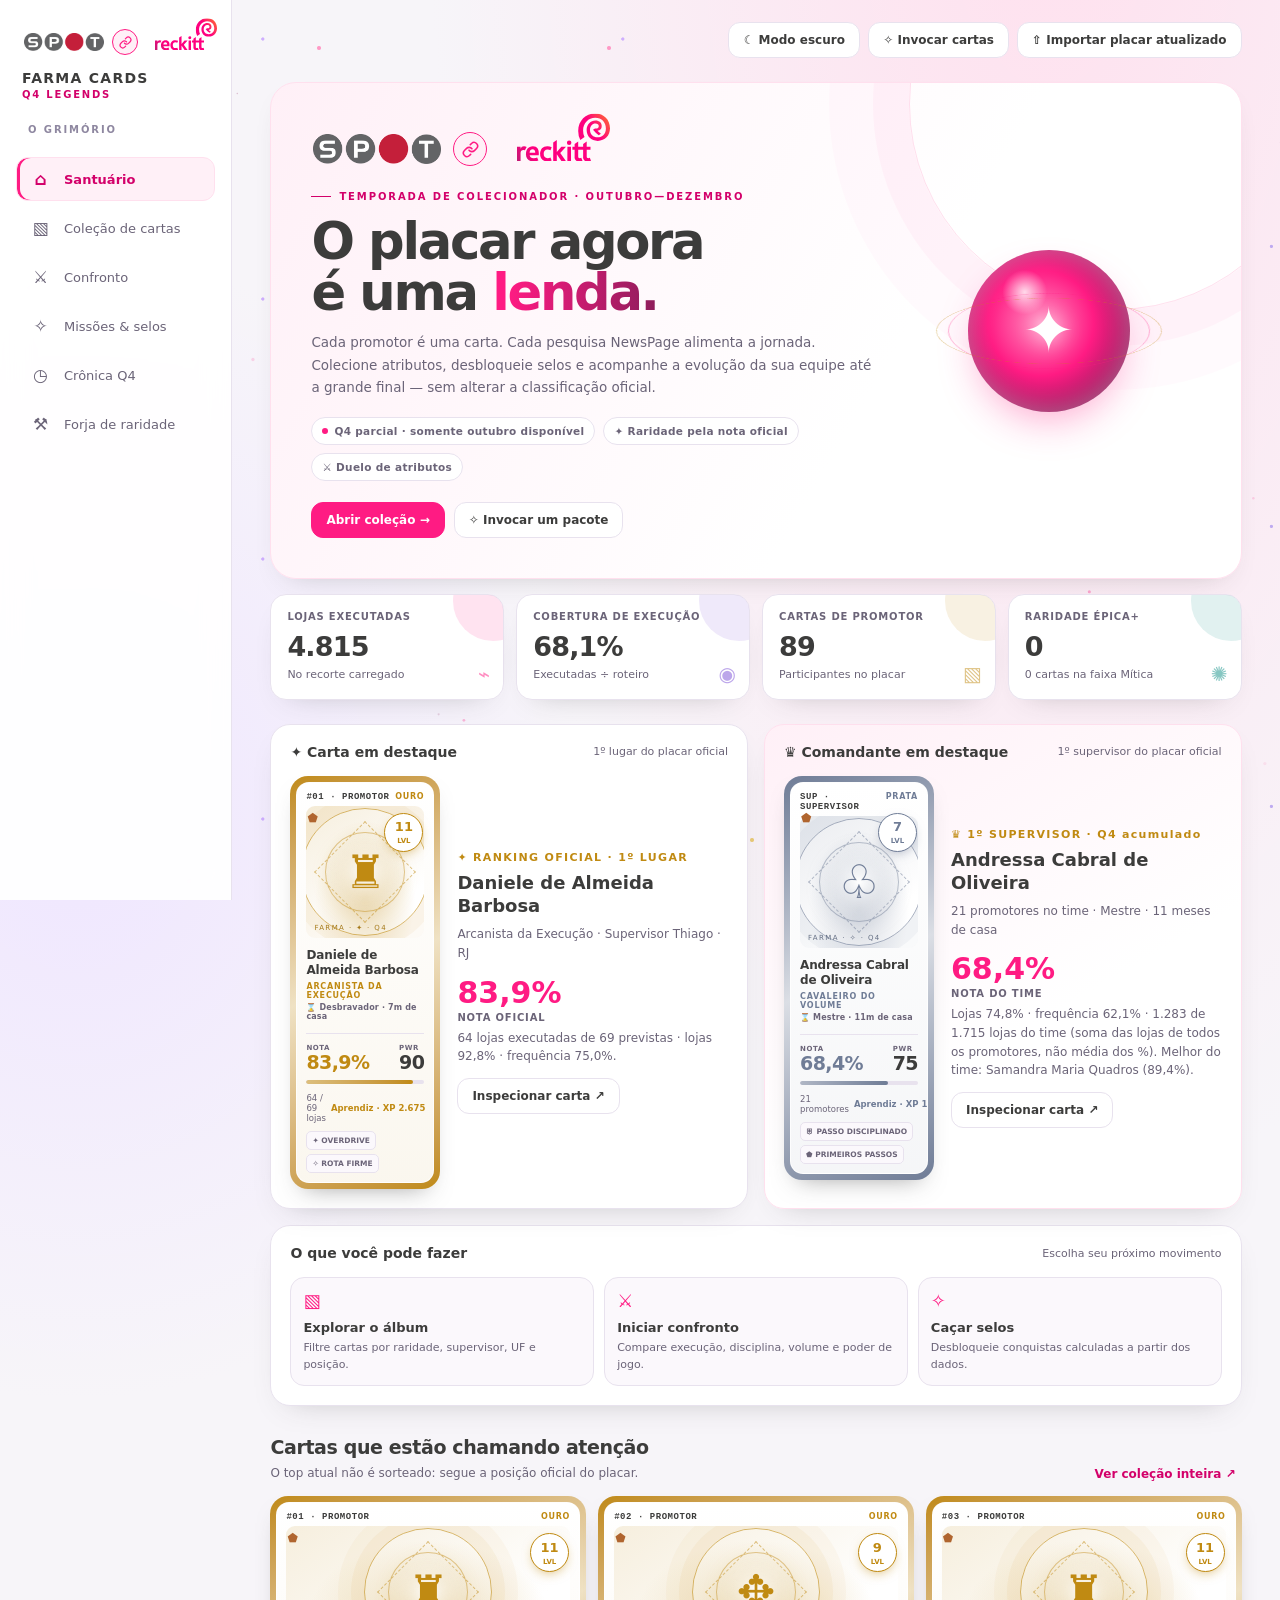
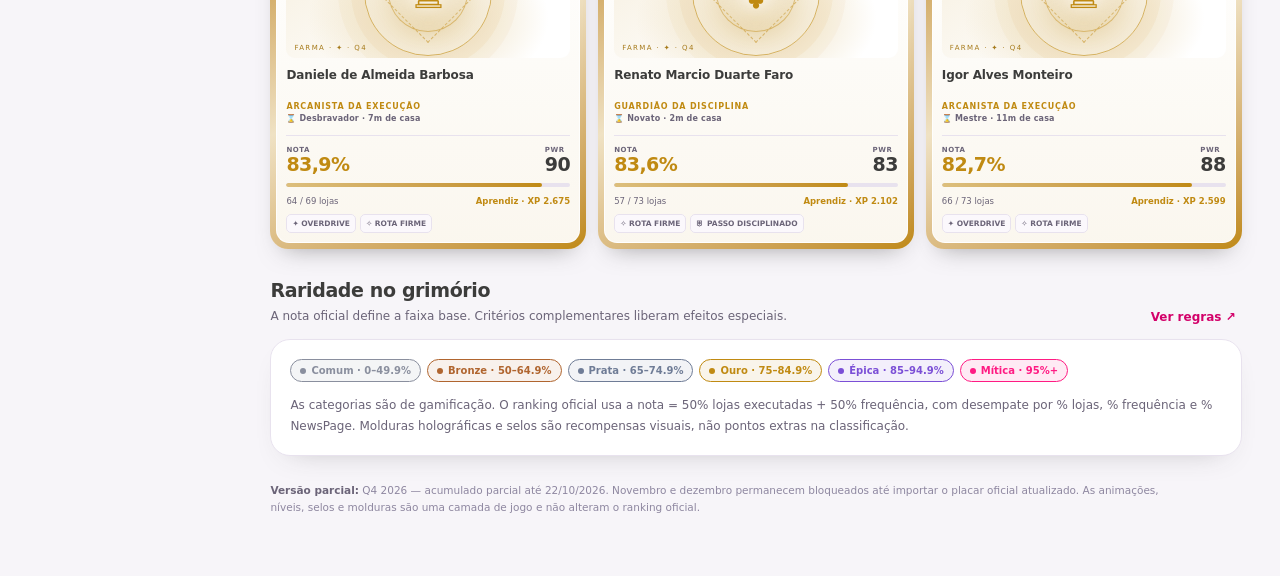
==== commit 95bc1107: "Frequência pela regra do Tracking (corrige a nota do Anderson 99,1) - % frequência = Σ pesquisas New" ====
--- a/site/index.html
+++ b/site/index.html
@@ -481,7 +481,7 @@
   <section id="page-chronicle" class="page">
     <div class="page-title"><div><div class="eyebrow">Linha do tempo · temporada Q4</div><h1>Crônica da campanha</h1><p>Acompanhe a evolução por mês sem misturar valores ausentes com zeros. A linha do tempo lê as informações do placar oficial importado.</p></div><button class="btn" id="chronicleImport">⇧ Atualizar cronologia</button></div>
     <div class="month-track" id="monthTrack"></div><div class="month-results" id="monthResults"></div>
-    <div class="panel" style="margin-top:15px"><div class="panel-head"><h3>Regra oficial da campanha</h3><span>Não muda com a gamificação</span></div><div class="rule-explain"><strong>Classificação:</strong> lojas executadas ÷ lojas presentes no roteiro, somando os meses apurados. Uma loja conta como executada no mês quando tem ao menos uma pesquisa NewsPage. <strong>Nota:</strong> 50% lojas executadas + 50% frequência (visitas feitas ÷ visitas já cobradas até o corte). <strong>Desempate:</strong> % lojas, depois % frequência, depois % NewsPage realizado. <strong>Elegibilidade:</strong> roteiro nos três meses, conforme a regra original. O arquivo atual só contém apuração parcial de outubro; por isso, nenhuma elegibilidade Q4 final é inferida neste protótipo.</div></div>
+    <div class="panel" style="margin-top:15px"><div class="panel-head"><h3>Regra oficial da campanha</h3><span>Não muda com a gamificação</span></div><div class="rule-explain"><strong>Classificação:</strong> lojas executadas ÷ lojas presentes no roteiro, somando os meses apurados. Uma loja conta como executada no mês quando tem ao menos uma pesquisa NewsPage. <strong>Nota:</strong> 50% lojas executadas + 50% frequência (pesquisas NewsPage ÷ visitas planejadas no mês, como no Tracking). <strong>Desempate:</strong> % lojas, depois % frequência, depois % NewsPage realizado. <strong>Elegibilidade:</strong> roteiro nos três meses, conforme a regra original. O arquivo atual só contém apuração parcial de outubro; por isso, nenhuma elegibilidade Q4 final é inferida neste protótipo.</div></div>
   </section>
 
   <section id="page-forge" class="page">
@@ -499,7 +499,7 @@
 <div id="importModal" class="modal" hidden><div class="modal-box"><div class="modal-head"><h2>Prévia da importação</h2><button class="xbtn" data-close="importModal" aria-label="Fechar">×</button></div><div id="importBody"></div><div class="detail-actions"><button class="btn primary" id="importConfirm">Confirmar importação</button><button class="btn" id="importCancel">Cancelar</button></div></div></div><div id="toast" class="toast" role="status" aria-live="polite"></div>
 
 <script>
-const BASE_DATA = {"out": {"prom": [{"nome": "Anderson Veiga Batista", "sup": "Catarina", "supFull": "Catarina Fidelis da Silva", "uf": "SP", "lojas": 57, "exec": 56, "plan": 58, "cump": 58, "pesq": 59, "pos": 1, "pct": 98.2, "pctv": 100.0, "nota": 99.1, "pnp": 56.7}, {"nome": "Samandra Maria Quadros", "sup": "Andressa", "supFull": "Andressa Cabral de Oliveira", "uf": "RS", "lojas": 94, "exec": 84, "plan": 91, "cump": 91, "pesq": 103, "pos": 2, "pct": 89.4, "pctv": 100.0, "nota": 94.7, "pnp": 73.0}, {"nome": "Daniele de Almeida Barbosa", "sup": "Thiago", "supFull": "Thiago Resende de Oliveira", "uf": "RJ", "lojas": 69, "exec": 64, "plan": 84, "cump": 81, "pesq": 87, "pos": 3, "pct": 92.8, "pctv": 96.4, "nota": 94.6, "pnp": 75.0}, {"nome": "Brenda Cristina de Souza", "sup": "Andressa", "supFull": "Andressa Cabral de Oliveira", "uf": "PR", "lojas": 80, "exec": 68, "plan": 87, "cump": 87, "pesq": 88, "pos": 4, "pct": 85.0, "pctv": 100.0, "nota": 92.5, "pnp": 67.2}, {"nome": "Gislaine Aparecida Sagas", "sup": "Andressa", "supFull": "Andressa Cabral de Oliveira", "uf": "SC", "lojas": 67, "exec": 61, "plan": 93, "cump": 87, "pesq": 89, "pos": 5, "pct": 91.0, "pctv": 93.5, "nota": 92.3, "pnp": 69.5}, {"nome": "Paula Camargo Borges", "sup": "Andressa", "supFull": "Andressa Cabral de Oliveira", "uf": "RS", "lojas": 66, "exec": 57, "plan": 78, "cump": 75, "pesq": 77, "pos": 6, "pct": 86.4, "pctv": 96.2, "nota": 91.3, "pnp": 62.1}, {"nome": "Fabiani dos Santos e Santos", "sup": "Andressa", "supFull": "Andressa Cabral de Oliveira", "uf": "RS", "lojas": 63, "exec": 55, "plan": 83, "cump": 79, "pesq": 84, "pos": 7, "pct": 87.3, "pctv": 95.2, "nota": 91.2, "pnp": 68.9}, {"nome": "Igor Alves Monteiro", "sup": "Thiago", "supFull": "Thiago Resende de Oliveira", "uf": "RJ", "lojas": 73, "exec": 66, "plan": 88, "cump": 81, "pesq": 87, "pos": 8, "pct": 90.4, "pctv": 92.0, "nota": 91.2, "pnp": 75.0}, {"nome": "Jean Hilton Pereira da Silva", "sup": "Thiago", "supFull": "Thiago Resende de Oliveira", "uf": "MG", "lojas": 70, "exec": 64, "plan": 76, "cump": 67, "pesq": 69, "pos": 9, "pct": 91.4, "pctv": 88.2, "nota": 89.8, "pnp": 59.5}, {"nome": "Marcos Andre Gomes Vital", "sup": "Renata", "supFull": "Renata Matos de Sousa", "uf": "AL", "lojas": 78, "exec": 62, "plan": 84, "cump": 84, "pesq": 91, "pos": 10, "pct": 79.5, "pctv": 100.0, "nota": 89.7, "pnp": 81.3}, {"nome": "Katiane Dutra", "sup": "Andressa", "supFull": "Andressa Cabral de Oliveira", "uf": "RS", "lojas": 64, "exec": 54, "plan": 86, "cump": 81, "pesq": 90, "pos": 11, "pct": 84.4, "pctv": 94.2, "nota": 89.3, "pnp": 72.0}, {"nome": "Renato Marcio Duarte Faro", "sup": "Renata", "supFull": "Renata Matos de Sousa", "uf": "PA", "lojas": 73, "exec": 57, "plan": 74, "cump": 74, "pesq": 90, "pos": 12, "pct": 78.1, "pctv": 100.0, "nota": 89.0, "pnp": 89.1}, {"nome": "Elisangela Machado dos Santos Lima", "sup": "Catarina", "supFull": "Catarina Fidelis da Silva", "uf": "SP", "lojas": 86, "exec": 69, "plan": 89, "cump": 87, "pesq": 90, "pos": 13, "pct": 80.2, "pctv": 97.8, "nota": 89.0, "pnp": 72.6}, {"nome": "Edna Rodrigues Sandri", "sup": "Catarina", "supFull": "Catarina Fidelis da Silva", "uf": "SP", "lojas": 60, "exec": 52, "plan": 77, "cump": 70, "pesq": 79, "pos": 14, "pct": 86.7, "pctv": 90.9, "nota": 88.8, "pnp": 68.7}, {"nome": "Ana Maria Alves da Silva", "sup": "Renata", "supFull": "Renata Matos de Sousa", "uf": "PI", "lojas": 74, "exec": 57, "plan": 65, "cump": 65, "pesq": 68, "pos": 15, "pct": 77.0, "pctv": 100.0, "nota": 88.5, "pnp": 67.3}, {"nome": "Lucicleide da Silva Teixeira de Morais", "sup": "Renata", "supFull": "Renata Matos de Sousa", "uf": "RN", "lojas": 79, "exec": 60, "plan": 79, "cump": 79, "pesq": 88, "pos": 16, "pct": 75.9, "pctv": 100.0, "nota": 88.0, "pnp": 75.9}, {"nome": "Wellington da Silva Santos", "sup": "Renata", "supFull": "Renata Matos de Sousa", "uf": "BA", "lojas": 80, "exec": 60, "plan": 74, "cump": 74, "pesq": 79, "pos": 17, "pct": 75.0, "pctv": 100.0, "nota": 87.5, "pnp": 69.3}, {"nome": "Bruna Daiane da Rosa", "sup": "Andressa", "supFull": "Andressa Cabral de Oliveira", "uf": "RS", "lojas": 70, "exec": 57, "plan": 85, "cump": 79, "pesq": 84, "pos": 18, "pct": 81.4, "pctv": 92.9, "nota": 87.2, "pnp": 67.2}, {"nome": "Jassey Rodrigues Faustino", "sup": "Adriele", "supFull": "Adriele dos Santos Caxias", "uf": "DF", "lojas": 86, "exec": 68, "plan": 73, "cump": 69, "pesq": 69, "pos": 19, "pct": 79.1, "pctv": 94.5, "nota": 86.8, "pnp": 58.0}, {"nome": "Willian Molulo", "sup": "Thiago", "supFull": "Thiago Resende de Oliveira", "uf": "RJ", "lojas": 53, "exec": 47, "plan": 67, "cump": 56, "pesq": 60, "pos": 20, "pct": 88.7, "pctv": 83.6, "nota": 86.1, "pnp": 54.1}, {"nome": "Natasha Cristina Hofman", "sup": "Adriele", "supFull": "Adriele dos Santos Caxias", "uf": "SP", "lojas": 81, "exec": 61, "plan": 63, "cump": 61, "pesq": 61, "pos": 21, "pct": 75.3, "pctv": 96.8, "nota": 86.1, "pnp": 52.6}, {"nome": "Francielle Elisama Lima Rodrigues", "sup": "Andressa", "supFull": "Andressa Cabral de Oliveira", "uf": "RS", "lojas": 82, "exec": 66, "plan": 97, "cump": 88, "pesq": 91, "pos": 22, "pct": 80.5, "pctv": 90.7, "nota": 85.6, "pnp": 63.6}, {"nome": "Anderson de Mello Alves", "sup": "Andressa", "supFull": "Andressa Cabral de Oliveira", "uf": "RS", "lojas": 68, "exec": 51, "plan": 81, "cump": 77, "pesq": 81, "pos": 23, "pct": 75.0, "pctv": 95.1, "nota": 85.0, "pnp": 67.5}, {"nome": "Kayky Couto da Costa", "sup": "Andressa", "supFull": "Andressa Cabral de Oliveira", "uf": "PR", "lojas": 102, "exec": 77, "plan": 91, "cump": 86, "pesq": 89, "pos": 24, "pct": 75.5, "pctv": 94.5, "nota": 85.0, "pnp": 65.0}, {"nome": "Bruna Speltri Vilasanti", "sup": "Adriele", "supFull": "Adriele dos Santos Caxias", "uf": "MS", "lojas": 61, "exec": 50, "plan": 58, "cump": 51, "pesq": 51, "pos": 25, "pct": 82.0, "pctv": 87.9, "nota": 84.9, "pnp": 45.9}, {"nome": "Lilian Carla Rodrigues Garcia", "sup": "Renata", "supFull": "Renata Matos de Sousa", "uf": "MA", "lojas": 101, "exec": 70, "plan": 71, "cump": 71, "pesq": 71, "pos": 26, "pct": 69.3, "pctv": 100.0, "nota": 84.7, "pnp": 60.2}, {"nome": "Fernando Leite Silva", "sup": "Thiago", "supFull": "Thiago Resende de Oliveira", "uf": "RJ", "lojas": 68, "exec": 53, "plan": 77, "cump": 70, "pesq": 79, "pos": 27, "pct": 77.9, "pctv": 90.9, "nota": 84.4, "pnp": 70.5}, {"nome": "Karine Teixeira Gamarra", "sup": "Andressa", "supFull": "Andressa Cabral de Oliveira", "uf": "RS", "lojas": 67, "exec": 53, "plan": 68, "cump": 61, "pesq": 61, "pos": 28, "pct": 79.1, "pctv": 89.7, "nota": 84.4, "pnp": 48.0}, {"nome": "Ruthielen Torma Giglio", "sup": "Andressa", "supFull": "Andressa Cabral de Oliveira", "uf": "RS", "lojas": 88, "exec": 70, "plan": 100, "cump": 89, "pesq": 99, "pos": 29, "pct": 79.5, "pctv": 89.0, "nota": 84.3, "pnp": 67.3}, {"nome": "Andreia Domenique Beloni Santana", "sup": "Adriele", "supFull": "Adriele dos Santos Caxias", "uf": "SP", "lojas": 88, "exec": 62, "plan": 64, "cump": 62, "pesq": 62, "pos": 30, "pct": 70.5, "pctv": 96.9, "nota": 83.7, "pnp": 50.4}, {"nome": "Leandro Reis Vieira", "sup": "Andressa", "supFull": "Andressa Cabral de Oliveira", "uf": "RS", "lojas": 73, "exec": 57, "plan": 92, "cump": 82, "pesq": 82, "pos": 31, "pct": 78.1, "pctv": 89.1, "nota": 83.6, "pnp": 58.2}, {"nome": "Aurea Lea da Silva de Jesus", "sup": "Renata", "supFull": "Renata Matos de Sousa", "uf": "PA", "lojas": 72, "exec": 58, "plan": 67, "cump": 58, "pesq": 58, "pos": 32, "pct": 80.6, "pctv": 86.6, "nota": 83.6, "pnp": 58.0}, {"nome": "Gilmara Soares Ferreira Cravo", "sup": "Catarina", "supFull": "Catarina Fidelis da Silva", "uf": "SP", "lojas": 71, "exec": 52, "plan": 63, "cump": 59, "pesq": 63, "pos": 33, "pct": 73.2, "pctv": 93.7, "nota": 83.4, "pnp": 64.3}, {"nome": "Fabiana Estevao da Silva", "sup": "Renata", "supFull": "Renata Matos de Sousa", "uf": "CE", "lojas": 102, "exec": 74, "plan": 80, "cump": 75, "pesq": 76, "pos": 34, "pct": 72.5, "pctv": 93.8, "nota": 83.1, "pnp": 63.9}, {"nome": "Vanessa Luciana Gomes de Oliveira", "sup": "Adriele", "supFull": "Adriele dos Santos Caxias", "uf": "SP", "lojas": 66, "exec": 51, "plan": 58, "cump": 51, "pesq": 51, "pos": 35, "pct": 77.3, "pctv": 87.9, "nota": 82.6, "pnp": 43.6}, {"nome": "Antonio Jordana Albesa", "sup": "Catarina", "supFull": "Catarina Fidelis da Silva", "uf": "SP", "lojas": 90, "exec": 63, "plan": 82, "cump": 78, "pesq": 83, "pos": 36, "pct": 70.0, "pctv": 95.1, "nota": 82.6, "pnp": 67.5}, {"nome": "Ingrid Cristine Santana Bogarin", "sup": "Andressa", "supFull": "Andressa Cabral de Oliveira", "uf": "PR", "lojas": 113, "exec": 81, "plan": 90, "cump": 84, "pesq": 86, "pos": 37, "pct": 71.7, "pctv": 93.3, "nota": 82.5, "pnp": 58.1}, {"nome": "Richard da Silva Azambuja", "sup": "Andressa", "supFull": "Andressa Cabral de Oliveira", "uf": "SC", "lojas": 103, "exec": 74, "plan": 84, "cump": 78, "pesq": 82, "pos": 38, "pct": 71.8, "pctv": 92.9, "nota": 82.4, "pnp": 65.1}, {"nome": "Mateus Gusmao da Silva Moreira", "sup": "Thiago", "supFull": "Thiago Resende de Oliveira", "uf": "RJ", "lojas": 76, "exec": 59, "plan": 86, "cump": 74, "pesq": 81, "pos": 39, "pct": 77.6, "pctv": 86.0, "nota": 81.8, "pnp": 62.8}, {"nome": "Deusdete Maria Caetano", "sup": "Adriele", "supFull": "Adriele dos Santos Caxias", "uf": "GO", "lojas": 90, "exec": 60, "plan": 62, "cump": 60, "pesq": 60, "pos": 40, "pct": 66.7, "pctv": 96.8, "nota": 81.7, "pnp": 48.8}, {"nome": "Anny Valeria Ferreira da Silva", "sup": "Renata", "supFull": "Renata Matos de Sousa", "uf": "PB", "lojas": 96, "exec": 62, "plan": 72, "cump": 70, "pesq": 75, "pos": 41, "pct": 64.6, "pctv": 97.2, "nota": 80.9, "pnp": 65.8}, {"nome": "Mirieli Santana Marins Araujo", "sup": "Thiago", "supFull": "Thiago Resende de Oliveira", "uf": "RJ", "lojas": 94, "exec": 64, "plan": 79, "cump": 74, "pesq": 80, "pos": 42, "pct": 68.1, "pctv": 93.7, "nota": 80.9, "pnp": 67.8}, {"nome": "Fabio Gotze", "sup": "Adriele", "supFull": "Adriele dos Santos Caxias", "uf": "SP", "lojas": 88, "exec": 56, "plan": 59, "cump": 57, "pesq": 57, "pos": 43, "pct": 63.6, "pctv": 96.6, "nota": 80.1, "pnp": 52.8}, {"nome": "Matheus Felipe de Souza", "sup": "Thiago", "supFull": "Thiago Resende de Oliveira", "uf": "MG", "lojas": 92, "exec": 63, "plan": 82, "cump": 75, "pesq": 81, "pos": 44, "pct": 68.5, "pctv": 91.5, "nota": 80.0, "pnp": 66.4}, {"nome": "Tamiris Cristina Cordeiro Gomes", "sup": "Catarina", "supFull": "Catarina Fidelis da Silva", "uf": "SP", "lojas": 76, "exec": 54, "plan": 63, "cump": 56, "pesq": 56, "pos": 45, "pct": 71.1, "pctv": 88.9, "nota": 80.0, "pnp": 47.5}, {"nome": "Amanda de Jesus Alves Ferreira", "sup": "Thiago", "supFull": "Thiago Resende de Oliveira", "uf": "RJ", "lojas": 79, "exec": 58, "plan": 80, "cump": 69, "pesq": 76, "pos": 46, "pct": 73.4, "pctv": 86.3, "nota": 79.8, "pnp": 64.4}, {"nome": "Leandro Jesus de Lima Ferreira", "sup": "Renata", "supFull": "Renata Matos de Sousa", "uf": "AM", "lojas": 94, "exec": 56, "plan": 60, "cump": 60, "pesq": 66, "pos": 47, "pct": 59.6, "pctv": 100.0, "nota": 79.8, "pnp": 62.3}, {"nome": "Karina Brasileiro Arruda", "sup": "Catarina", "supFull": "Catarina Fidelis da Silva", "uf": "SP", "lojas": 98, "exec": 65, "plan": 70, "cump": 65, "pesq": 65, "pos": 48, "pct": 66.3, "pctv": 92.9, "nota": 79.6, "pnp": 51.6}, {"nome": "Maria Rosiane de Freitas Pereira Fernand", "sup": "Catarina", "supFull": "Catarina Fidelis da Silva", "uf": "SP", "lojas": 71, "exec": 49, "plan": 67, "cump": 60, "pesq": 64, "pos": 49, "pct": 69.0, "pctv": 89.6, "nota": 79.3, "pnp": 58.7}, {"nome": "Kassia Kalitta Sodre Harmel", "sup": "Andressa", "supFull": "Andressa Cabral de Oliveira", "uf": "SC", "lojas": 82, "exec": 54, "plan": 94, "cump": 87, "pesq": 93, "pos": 50, "pct": 65.9, "pctv": 92.6, "nota": 79.2, "pnp": 66.9}, {"nome": "Michell Garcia do Nascimento", "sup": "Renata", "supFull": "Renata Matos de Sousa", "uf": "PE", "lojas": 94, "exec": 57, "plan": 67, "cump": 65, "pesq": 72, "pos": 51, "pct": 60.6, "pctv": 97.0, "nota": 78.8, "pnp": 63.2}, {"nome": "Wagner Nascimento da Silva", "sup": "Thiago", "supFull": "Thiago Resende de Oliveira", "uf": "RJ", "lojas": 74, "exec": 54, "plan": 91, "cump": 77, "pesq": 80, "pos": 52, "pct": 73.0, "pctv": 84.6, "nota": 78.8, "pnp": 59.3}, {"nome": "Pedro Henrique Pinheiro Baquette", "sup": "Catarina", "supFull": "Catarina Fidelis da Silva", "uf": "SP", "lojas": 77, "exec": 55, "plan": 64, "cump": 55, "pesq": 55, "pos": 53, "pct": 71.4, "pctv": 85.9, "nota": 78.7, "pnp": 43.7}, {"nome": "Ana Claudia Souza Albuquerque Lins", "sup": "Catarina", "supFull": "Catarina Fidelis da Silva", "uf": "SP", "lojas": 72, "exec": 47, "plan": 75, "cump": 69, "pesq": 76, "pos": 54, "pct": 65.3, "pctv": 92.0, "nota": 78.6, "pnp": 67.9}, {"nome": "Elisabete Aparecida Buzzo Pereira", "sup": "Andressa", "supFull": "Andressa Cabral de Oliveira", "uf": "PR", "lojas": 102, "exec": 58, "plan": 66, "cump": 66, "pesq": 68, "pos": 55, "pct": 56.9, "pctv": 100.0, "nota": 78.4, "pnp": 56.7}, {"nome": "Dimitri Ferreira de Paula e Silva", "sup": "Adriele", "supFull": "Adriele dos Santos Caxias", "uf": "SP", "lojas": 62, "exec": 46, "plan": 56, "cump": 46, "pesq": 46, "pos": 56, "pct": 74.2, "pctv": 82.1, "nota": 78.2, "pnp": 40.7}, {"nome": "Pamela Michelle Ribeiro dos Santos", "sup": "Adriele", "supFull": "Adriele dos Santos Caxias", "uf": "SP", "lojas": 68, "exec": 47, "plan": 54, "cump": 47, "pesq": 47, "pos": 57, "pct": 69.1, "pctv": 87.0, "nota": 78.1, "pnp": 44.3}, {"nome": "Natalli Moreira Costa", "sup": "Catarina", "supFull": "Catarina Fidelis da Silva", "uf": "SP", "lojas": 89, "exec": 64, "plan": 76, "cump": 64, "pesq": 64, "pos": 58, "pct": 71.9, "pctv": 84.2, "nota": 78.1, "pnp": 51.6}, {"nome": "Regina Oliveira Novais", "sup": "Adriele", "supFull": "Adriele dos Santos Caxias", "uf": "SP", "lojas": 76, "exec": 52, "plan": 61, "cump": 53, "pesq": 54, "pos": 59, "pct": 68.4, "pctv": 86.9, "nota": 77.7, "pnp": 44.3}, {"nome": "Cilene Baia Araujo", "sup": "Catarina", "supFull": "Catarina Fidelis da Silva", "uf": "SP", "lojas": 73, "exec": 53, "plan": 65, "cump": 53, "pesq": 53, "pos": 60, "pct": 72.6, "pctv": 81.5, "nota": 77.1, "pnp": 43.8}, {"nome": "Diva Emanoela Borges Salazar", "sup": "Adriele", "supFull": "Adriele dos Santos Caxias", "uf": "MT", "lojas": 76, "exec": 50, "plan": 57, "cump": 50, "pesq": 50, "pos": 61, "pct": 65.8, "pctv": 87.7, "nota": 76.8, "pnp": 42.0}, {"nome": "Thais Aparecida de Oliveira e Silva", "sup": "Adriele", "supFull": "Adriele dos Santos Caxias", "uf": "GO", "lojas": 69, "exec": 50, "plan": 68, "cump": 55, "pesq": 55, "pos": 62, "pct": 72.5, "pctv": 80.9, "nota": 76.7, "pnp": 44.7}, {"nome": "Barbara Almeida Soares Falconi", "sup": "Adriele", "supFull": "Adriele dos Santos Caxias", "uf": "SP", "lojas": 56, "exec": 41, "plan": 52, "cump": 41, "pesq": 41, "pos": 63, "pct": 73.2, "pctv": 78.8, "nota": 76.0, "pnp": 40.6}, {"nome": "Gabriela Carolina Dutra Marques", "sup": "Andressa", "supFull": "Andressa Cabral de Oliveira", "uf": "PR", "lojas": 92, "exec": 56, "plan": 85, "cump": 77, "pesq": 80, "pos": 64, "pct": 60.9, "pctv": 90.6, "nota": 75.7, "pnp": 57.6}, {"nome": "Willey Ramon Barroso Guimaraes", "sup": "Thiago", "supFull": "Thiago Resende de Oliveira", "uf": "MG", "lojas": 100, "exec": 61, "plan": 80, "cump": 72, "pesq": 75, "pos": 65, "pct": 61.0, "pctv": 90.0, "nota": 75.5, "pnp": 57.3}, {"nome": "Delly Oliveira Almeida", "sup": "Andressa", "supFull": "Andressa Cabral de Oliveira", "uf": "PR", "lojas": 97, "exec": 62, "plan": 77, "cump": 67, "pesq": 71, "pos": 66, "pct": 63.9, "pctv": 87.0, "nota": 75.5, "pnp": 58.2}, {"nome": "Paula Thais Freiras", "sup": "Thiago", "supFull": "Thiago Resende de Oliveira", "uf": "RJ", "lojas": 76, "exec": 52, "plan": 82, "cump": 67, "pesq": 73, "pos": 67, "pct": 68.4, "pctv": 81.7, "nota": 75.1, "pnp": 56.6}, {"nome": "Gustavo Henrique Ribeiro Souza", "sup": "Thiago", "supFull": "Thiago Resende de Oliveira", "uf": "ES", "lojas": 91, "exec": 57, "plan": 79, "cump": 69, "pesq": 82, "pos": 68, "pct": 62.6, "pctv": 87.3, "nota": 75.0, "pnp": 66.7}, {"nome": "Mauricio de Carvalho", "sup": "Adriele", "supFull": "Adriele dos Santos Caxias", "uf": "SP", "lojas": 99, "exec": 54, "plan": 59, "cump": 55, "pesq": 55, "pos": 69, "pct": 54.5, "pctv": 93.2, "nota": 73.9, "pnp": 45.1}, {"nome": "Anderson Luiz Francisco", "sup": "Catarina", "supFull": "Catarina Fidelis da Silva", "uf": "SP", "lojas": 77, "exec": 46, "plan": 72, "cump": 62, "pesq": 64, "pos": 70, "pct": 59.7, "pctv": 86.1, "nota": 72.9, "pnp": 50.0}, {"nome": "Willian Farias", "sup": "Adriele", "supFull": "Adriele dos Santos Caxias", "uf": "SP", "lojas": 97, "exec": 55, "plan": 63, "cump": 56, "pesq": 56, "pos": 71, "pct": 56.7, "pctv": 88.9, "nota": 72.8, "pnp": 47.1}, {"nome": "Claudio Santos do Rosario Reis", "sup": "Renata", "supFull": "Renata Matos de Sousa", "uf": "BA", "lojas": 91, "exec": 52, "plan": 69, "cump": 61, "pesq": 69, "pos": 72, "pct": 57.1, "pctv": 88.4, "nota": 72.8, "pnp": 57.5}, {"nome": "Pablo Gomes Costa", "sup": "Thiago", "supFull": "Thiago Resende de Oliveira", "uf": "MG", "lojas": 93, "exec": 54, "plan": 76, "cump": 66, "pesq": 73, "pos": 73, "pct": 58.1, "pctv": 86.8, "nota": 72.5, "pnp": 57.9}, {"nome": "Marcele Souza", "sup": "Thiago", "supFull": "Thiago Resende de Oliveira", "uf": "RJ", "lojas": 79, "exec": 50, "plan": 65, "cump": 53, "pesq": 56, "pos": 74, "pct": 63.3, "pctv": 81.5, "nota": 72.4, "pnp": 46.7}, {"nome": "Graciela Lopes da Silva", "sup": "Andressa", "supFull": "Andressa Cabral de Oliveira", "uf": "RS", "lojas": 77, "exec": 45, "plan": 71, "cump": 61, "pesq": 63, "pos": 75, "pct": 58.4, "pctv": 85.9, "nota": 72.2, "pnp": 48.5}, {"nome": "Ailton Cesar dos Santos", "sup": "Catarina", "supFull": "Catarina Fidelis da Silva", "uf": "SP", "lojas": 60, "exec": 40, "plan": 53, "cump": 40, "pesq": 40, "pos": 76, "pct": 66.7, "pctv": 75.5, "nota": 71.1, "pnp": 35.1}, {"nome": "Jociane Porto Coco", "sup": "Andressa", "supFull": "Andressa Cabral de Oliveira", "uf": "RS", "lojas": 65, "exec": 43, "plan": 66, "cump": 50, "pesq": 51, "pos": 77, "pct": 66.2, "pctv": 75.8, "nota": 71.0, "pnp": 41.5}, {"nome": "Marcela Cordeiro da Silva", "sup": "Adriele", "supFull": "Adriele dos Santos Caxias", "uf": "DF", "lojas": 84, "exec": 48, "plan": 58, "cump": 48, "pesq": 48, "pos": 78, "pct": 57.1, "pctv": 82.8, "nota": 70.0, "pnp": 39.7}, {"nome": "Maria Claudia Alves Paula", "sup": "Renata", "supFull": "Renata Matos de Sousa", "uf": "CE", "lojas": 95, "exec": 48, "plan": 60, "cump": 51, "pesq": 53, "pos": 79, "pct": 50.5, "pctv": 85.0, "nota": 67.8, "pnp": 39.6}, {"nome": "Marilia Gabriel Lima", "sup": "Catarina", "supFull": "Catarina Fidelis da Silva", "uf": "SP", "lojas": 76, "exec": 34, "plan": 42, "cump": 34, "pesq": 34, "pos": 80, "pct": 44.7, "pctv": 81.0, "nota": 62.8, "pnp": 33.0}, {"nome": "Thais Smanioto dos Santos", "sup": "Adriele", "supFull": "Adriele dos Santos Caxias", "uf": "SP", "lojas": 76, "exec": 41, "plan": 60, "cump": 43, "pesq": 44, "pos": 81, "pct": 53.9, "pctv": 71.7, "nota": 62.8, "pnp": 36.1}, {"nome": "Allef Rafael Torres da Costa", "sup": "Renata", "supFull": "Renata Matos de Sousa", "uf": "PE", "lojas": 88, "exec": 44, "plan": 62, "cump": 45, "pesq": 45, "pos": 82, "pct": 50.0, "pctv": 72.6, "nota": 61.3, "pnp": 36.9}, {"nome": "Alessandra de Paula dos Santos", "sup": "Catarina", "supFull": "Catarina Fidelis da Silva", "uf": "SP", "lojas": 73, "exec": 38, "plan": 54, "cump": 38, "pesq": 38, "pos": 83, "pct": 52.1, "pctv": 70.4, "nota": 61.2, "pnp": 31.4}, {"nome": "Bruna Pimentel Fernandes Santos", "sup": "Adriele", "supFull": "Adriele dos Santos Caxias", "uf": "DF", "lojas": 65, "exec": 31, "plan": 42, "cump": 31, "pesq": 31, "pos": 84, "pct": 47.7, "pctv": 73.8, "nota": 60.8, "pnp": 36.5}, {"nome": "Igor Augusto Aleixo de Almeida", "sup": "Thiago", "supFull": "Thiago Resende de Oliveira", "uf": "MG", "lojas": 82, "exec": 40, "plan": 67, "cump": 48, "pesq": 59, "pos": 85, "pct": 48.8, "pctv": 71.6, "nota": 60.2, "pnp": 48.8}, {"nome": "Regiane de Andrade Maciel Moroni", "sup": "Adriele", "supFull": "Adriele dos Santos Caxias", "uf": "SP", "lojas": 64, "exec": 29, "plan": 56, "cump": 29, "pesq": 29, "pos": 86, "pct": 45.3, "pctv": 51.8, "nota": 48.5, "pnp": 24.6}, {"nome": "Fernanda Garcia", "sup": "Adriele", "supFull": "Adriele dos Santos Caxias", "uf": "SP", "lojas": 63, "exec": 19, "plan": 57, "cump": 20, "pesq": 20, "pos": 87, "pct": 30.2, "pctv": 35.1, "nota": 32.6, "pnp": 17.4}, {"nome": "Rafael Johan Kohler", "sup": "Catarina", "supFull": "Catarina Fidelis da Silva", "uf": "SP", "lojas": 75, "exec": 1, "plan": 42, "cump": 1, "pesq": 1, "pos": 88, "pct": 1.3, "pctv": 2.4, "nota": 1.9, "pnp": 0.9}, {"nome": "Andre Henrique Francisco da Silva", "sup": "Catarina", "supFull": "Catarina Fidelis da Silva", "uf": "SP", "lojas": 75, "exec": 0, "plan": 34, "cump": 0, "pesq": 0, "pos": 89, "pct": 0.0, "pctv": 0.0, "nota": 0.0, "pnp": 0.0}], "sup": [{"nome": "Andressa Cabral de Oliveira", "prom": 21, "lojas": 1715, "exec": 1283, "plan": 1765, "cump": 1632, "pesq": 1712, "pos": 1, "pct": 74.8, "pctv": 92.5, "nota": 83.6, "pnp": 62.1}, {"nome": "Renata Matos de Sousa", "prom": 14, "lojas": 1217, "exec": 817, "plan": 984, "cump": 932, "pesq": 1001, "pos": 2, "pct": 67.1, "pctv": 94.7, "nota": 80.9, "pnp": 62.9}, {"nome": "Thiago Resende de Oliveira", "prom": 16, "lojas": 1269, "exec": 906, "plan": 1259, "cump": 1099, "pesq": 1198, "pos": 3, "pct": 71.4, "pctv": 87.3, "nota": 79.3, "pnp": 61.7}, {"nome": "Adriele dos Santos Caxias", "prom": 20, "lojas": 1515, "exec": 971, "plan": 1180, "cump": 985, "pesq": 987, "pos": 4, "pct": 64.1, "pctv": 83.5, "nota": 73.8, "pnp": 42.9}, {"nome": "Catarina Fidelis da Silva", "prom": 18, "lojas": 1356, "exec": 838, "plan": 1146, "cump": 949, "pesq": 984, "pos": 5, "pct": 61.8, "pctv": 82.8, "nota": 72.3, "pnp": 47.0}], "tot": {"lojas": 7072, "exec": 4815}, "label": "Outubro", "sub": "até 22/10", "disponivel": true, "corte": "2026-10-22", "fechado": false, "titulo": "de outubro", "periodo": "Apuração de <b>01/10</b> a <b>22/10</b> · Outubro"}, "nov": {"label": "Novembro", "sub": "aguardando apuração", "disponivel": false}, "dez": {"label": "Dezembro", "sub": "aguardando apuração", "disponivel": false}, "q4": {"prom": [{"nome": "Anderson Veiga Batista", "sup": "Catarina", "supFull": "Catarina Fidelis da Silva", "uf": "SP", "lojas": 57, "exec": 56, "plan": 58, "cump": 58, "pesq": 59, "pos": 1, "pct": 98.2, "pctv": 100.0, "nota": 99.1, "pnp": 56.7}, {"nome": "Samandra Maria Quadros", "sup": "Andressa", "supFull": "Andressa Cabral de Oliveira", "uf": "RS", "lojas": 94, "exec": 84, "plan": 91, "cump": 91, "pesq": 103, "pos": 2, "pct": 89.4, "pctv": 100.0, "nota": 94.7, "pnp": 73.0}, {"nome": "Daniele de Almeida Barbosa", "sup": "Thiago", "supFull": "Thiago Resende de Oliveira", "uf": "RJ", "lojas": 69, "exec": 64, "plan": 84, "cump": 81, "pesq": 87, "pos": 3, "pct": 92.8, "pctv": 96.4, "nota": 94.6, "pnp": 75.0}, {"nome": "Brenda Cristina de Souza", "sup": "Andressa", "supFull": "Andressa Cabral de Oliveira", "uf": "PR", "lojas": 80, "exec": 68, "plan": 87, "cump": 87, "pesq": 88, "pos": 4, "pct": 85.0, "pctv": 100.0, "nota": 92.5, "pnp": 67.2}, {"nome": "Gislaine Aparecida Sagas", "sup": "Andressa", "supFull": "Andressa Cabral de Oliveira", "uf": "SC", "lojas": 67, "exec": 61, "plan": 93, "cump": 87, "pesq": 89, "pos": 5, "pct": 91.0, "pctv": 93.5, "nota": 92.3, "pnp": 69.5}, {"nome": "Paula Camargo Borges", "sup": "Andressa", "supFull": "Andressa Cabral de Oliveira", "uf": "RS", "lojas": 66, "exec": 57, "plan": 78, "cump": 75, "pesq": 77, "pos": 6, "pct": 86.4, "pctv": 96.2, "nota": 91.3, "pnp": 62.1}, {"nome": "Fabiani dos Santos e Santos", "sup": "Andressa", "supFull": "Andressa Cabral de Oliveira", "uf": "RS", "lojas": 63, "exec": 55, "plan": 83, "cump": 79, "pesq": 84, "pos": 7, "pct": 87.3, "pctv": 95.2, "nota": 91.2, "pnp": 68.9}, {"nome": "Igor Alves Monteiro", "sup": "Thiago", "supFull": "Thiago Resende de Oliveira", "uf": "RJ", "lojas": 73, "exec": 66, "plan": 88, "cump": 81, "pesq": 87, "pos": 8, "pct": 90.4, "pctv": 92.0, "nota": 91.2, "pnp": 75.0}, {"nome": "Jean Hilton Pereira da Silva", "sup": "Thiago", "supFull": "Thiago Resende de Oliveira", "uf": "MG", "lojas": 70, "exec": 64, "plan": 76, "cump": 67, "pesq": 69, "pos": 9, "pct": 91.4, "pctv": 88.2, "nota": 89.8, "pnp": 59.5}, {"nome": "Marcos Andre Gomes Vital", "sup": "Renata", "supFull": "Renata Matos de Sousa", "uf": "AL", "lojas": 78, "exec": 62, "plan": 84, "cump": 84, "pesq": 91, "pos": 10, "pct": 79.5, "pctv": 100.0, "nota": 89.7, "pnp": 81.3}, {"nome": "Katiane Dutra", "sup": "Andressa", "supFull": "Andressa Cabral de Oliveira", "uf": "RS", "lojas": 64, "exec": 54, "plan": 86, "cump": 81, "pesq": 90, "pos": 11, "pct": 84.4, "pctv": 94.2, "nota": 89.3, "pnp": 72.0}, {"nome": "Renato Marcio Duarte Faro", "sup": "Renata", "supFull": "Renata Matos de Sousa", "uf": "PA", "lojas": 73, "exec": 57, "plan": 74, "cump": 74, "pesq": 90, "pos": 12, "pct": 78.1, "pctv": 100.0, "nota": 89.0, "pnp": 89.1}, {"nome": "Elisangela Machado dos Santos Lima", "sup": "Catarina", "supFull": "Catarina Fidelis da Silva", "uf": "SP", "lojas": 86, "exec": 69, "plan": 89, "cump": 87, "pesq": 90, "pos": 13, "pct": 80.2, "pctv": 97.8, "nota": 89.0, "pnp": 72.6}, {"nome": "Edna Rodrigues Sandri", "sup": "Catarina", "supFull": "Catarina Fidelis da Silva", "uf": "SP", "lojas": 60, "exec": 52, "plan": 77, "cump": 70, "pesq": 79, "pos": 14, "pct": 86.7, "pctv": 90.9, "nota": 88.8, "pnp": 68.7}, {"nome": "Ana Maria Alves da Silva", "sup": "Renata", "supFull": "Renata Matos de Sousa", "uf": "PI", "lojas": 74, "exec": 57, "plan": 65, "cump": 65, "pesq": 68, "pos": 15, "pct": 77.0, "pctv": 100.0, "nota": 88.5, "pnp": 67.3}, {"nome": "Lucicleide da Silva Teixeira de Morais", "sup": "Renata", "supFull": "Renata Matos de Sousa", "uf": "RN", "lojas": 79, "exec": 60, "plan": 79, "cump": 79, "pesq": 88, "pos": 16, "pct": 75.9, "pctv": 100.0, "nota": 88.0, "pnp": 75.9}, {"nome": "Wellington da Silva Santos", "sup": "Renata", "supFull": "Renata Matos de Sousa", "uf": "BA", "lojas": 80, "exec": 60, "plan": 74, "cump": 74, "pesq": 79, "pos": 17, "pct": 75.0, "pctv": 100.0, "nota": 87.5, "pnp": 69.3}, {"nome": "Bruna Daiane da Rosa", "sup": "Andressa", "supFull": "Andressa Cabral de Oliveira", "uf": "RS", "lojas": 70, "exec": 57, "plan": 85, "cump": 79, "pesq": 84, "pos": 18, "pct": 81.4, "pctv": 92.9, "nota": 87.2, "pnp": 67.2}, {"nome": "Jassey Rodrigues Faustino", "sup": "Adriele", "supFull": "Adriele dos Santos Caxias", "uf": "DF", "lojas": 86, "exec": 68, "plan": 73, "cump": 69, "pesq": 69, "pos": 19, "pct": 79.1, "pctv": 94.5, "nota": 86.8, "pnp": 58.0}, {"nome": "Willian Molulo", "sup": "Thiago", "supFull": "Thiago Resende de Oliveira", "uf": "RJ", "lojas": 53, "exec": 47, "plan": 67, "cump": 56, "pesq": 60, "pos": 20, "pct": 88.7, "pctv": 83.6, "nota": 86.1, "pnp": 54.1}, {"nome": "Natasha Cristina Hofman", "sup": "Adriele", "supFull": "Adriele dos Santos Caxias", "uf": "SP", "lojas": 81, "exec": 61, "plan": 63, "cump": 61, "pesq": 61, "pos": 21, "pct": 75.3, "pctv": 96.8, "nota": 86.1, "pnp": 52.6}, {"nome": "Francielle Elisama Lima Rodrigues", "sup": "Andressa", "supFull": "Andressa Cabral de Oliveira", "uf": "RS", "lojas": 82, "exec": 66, "plan": 97, "cump": 88, "pesq": 91, "pos": 22, "pct": 80.5, "pctv": 90.7, "nota": 85.6, "pnp": 63.6}, {"nome": "Anderson de Mello Alves", "sup": "Andressa", "supFull": "Andressa Cabral de Oliveira", "uf": "RS", "lojas": 68, "exec": 51, "plan": 81, "cump": 77, "pesq": 81, "pos": 23, "pct": 75.0, "pctv": 95.1, "nota": 85.0, "pnp": 67.5}, {"nome": "Kayky Couto da Costa", "sup": "Andressa", "supFull": "Andressa Cabral de Oliveira", "uf": "PR", "lojas": 102, "exec": 77, "plan": 91, "cump": 86, "pesq": 89, "pos": 24, "pct": 75.5, "pctv": 94.5, "nota": 85.0, "pnp": 65.0}, {"nome": "Bruna Speltri Vilasanti", "sup": "Adriele", "supFull": "Adriele dos Santos Caxias", "uf": "MS", "lojas": 61, "exec": 50, "plan": 58, "cump": 51, "pesq": 51, "pos": 25, "pct": 82.0, "pctv": 87.9, "nota": 84.9, "pnp": 45.9}, {"nome": "Lilian Carla Rodrigues Garcia", "sup": "Renata", "supFull": "Renata Matos de Sousa", "uf": "MA", "lojas": 101, "exec": 70, "plan": 71, "cump": 71, "pesq": 71, "pos": 26, "pct": 69.3, "pctv": 100.0, "nota": 84.7, "pnp": 60.2}, {"nome": "Fernando Leite Silva", "sup": "Thiago", "supFull": "Thiago Resende de Oliveira", "uf": "RJ", "lojas": 68, "exec": 53, "plan": 77, "cump": 70, "pesq": 79, "pos": 27, "pct": 77.9, "pctv": 90.9, "nota": 84.4, "pnp": 70.5}, {"nome": "Karine Teixeira Gamarra", "sup": "Andressa", "supFull": "Andressa Cabral de Oliveira", "uf": "RS", "lojas": 67, "exec": 53, "plan": 68, "cump": 61, "pesq": 61, "pos": 28, "pct": 79.1, "pctv": 89.7, "nota": 84.4, "pnp": 48.0}, {"nome": "Ruthielen Torma Giglio", "sup": "Andressa", "supFull": "Andressa Cabral de Oliveira", "uf": "RS", "lojas": 88, "exec": 70, "plan": 100, "cump": 89, "pesq": 99, "pos": 29, "pct": 79.5, "pctv": 89.0, "nota": 84.3, "pnp": 67.3}, {"nome": "Andreia Domenique Beloni Santana", "sup": "Adriele", "supFull": "Adriele dos Santos Caxias", "uf": "SP", "lojas": 88, "exec": 62, "plan": 64, "cump": 62, "pesq": 62, "pos": 30, "pct": 70.5, "pctv": 96.9, "nota": 83.7, "pnp": 50.4}, {"nome": "Leandro Reis Vieira", "sup": "Andressa", "supFull": "Andressa Cabral de Oliveira", "uf": "RS", "lojas": 73, "exec": 57, "plan": 92, "cump": 82, "pesq": 82, "pos": 31, "pct": 78.1, "pctv": 89.1, "nota": 83.6, "pnp": 58.2}, {"nome": "Aurea Lea da Silva de Jesus", "sup": "Renata", "supFull": "Renata Matos de Sousa", "uf": "PA", "lojas": 72, "exec": 58, "plan": 67, "cump": 58, "pesq": 58, "pos": 32, "pct": 80.6, "pctv": 86.6, "nota": 83.6, "pnp": 58.0}, {"nome": "Gilmara Soares Ferreira Cravo", "sup": "Catarina", "supFull": "Catarina Fidelis da Silva", "uf": "SP", "lojas": 71, "exec": 52, "plan": 63, "cump": 59, "pesq": 63, "pos": 33, "pct": 73.2, "pctv": 93.7, "nota": 83.4, "pnp": 64.3}, {"nome": "Fabiana Estevao da Silva", "sup": "Renata", "supFull": "Renata Matos de Sousa", "uf": "CE", "lojas": 102, "exec": 74, "plan": 80, "cump": 75, "pesq": 76, "pos": 34, "pct": 72.5, "pctv": 93.8, "nota": 83.1, "pnp": 63.9}, {"nome": "Vanessa Luciana Gomes de Oliveira", "sup": "Adriele", "supFull": "Adriele dos Santos Caxias", "uf": "SP", "lojas": 66, "exec": 51, "plan": 58, "cump": 51, "pesq": 51, "pos": 35, "pct": 77.3, "pctv": 87.9, "nota": 82.6, "pnp": 43.6}, {"nome": "Antonio Jordana Albesa", "sup": "Catarina", "supFull": "Catarina Fidelis da Silva", "uf": "SP", "lojas": 90, "exec": 63, "plan": 82, "cump": 78, "pesq": 83, "pos": 36, "pct": 70.0, "pctv": 95.1, "nota": 82.6, "pnp": 67.5}, {"nome": "Ingrid Cristine Santana Bogarin", "sup": "Andressa", "supFull": "Andressa Cabral de Oliveira", "uf": "PR", "lojas": 113, "exec": 81, "plan": 90, "cump": 84, "pesq": 86, "pos": 37, "pct": 71.7, "pctv": 93.3, "nota": 82.5, "pnp": 58.1}, {"nome": "Richard da Silva Azambuja", "sup": "Andressa", "supFull": "Andressa Cabral de Oliveira", "uf": "SC", "lojas": 103, "exec": 74, "plan": 84, "cump": 78, "pesq": 82, "pos": 38, "pct": 71.8, "pctv": 92.9, "nota": 82.4, "pnp": 65.1}, {"nome": "Mateus Gusmao da Silva Moreira", "sup": "Thiago", "supFull": "Thiago Resende de Oliveira", "uf": "RJ", "lojas": 76, "exec": 59, "plan": 86, "cump": 74, "pesq": 81, "pos": 39, "pct": 77.6, "pctv": 86.0, "nota": 81.8, "pnp": 62.8}, {"nome": "Deusdete Maria Caetano", "sup": "Adriele", "supFull": "Adriele dos Santos Caxias", "uf": "GO", "lojas": 90, "exec": 60, "plan": 62, "cump": 60, "pesq": 60, "pos": 40, "pct": 66.7, "pctv": 96.8, "nota": 81.7, "pnp": 48.8}, {"nome": "Anny Valeria Ferreira da Silva", "sup": "Renata", "supFull": "Renata Matos de Sousa", "uf": "PB", "lojas": 96, "exec": 62, "plan": 72, "cump": 70, "pesq": 75, "pos": 41, "pct": 64.6, "pctv": 97.2, "nota": 80.9, "pnp": 65.8}, {"nome": "Mirieli Santana Marins Araujo", "sup": "Thiago", "supFull": "Thiago Resende de Oliveira", "uf": "RJ", "lojas": 94, "exec": 64, "plan": 79, "cump": 74, "pesq": 80, "pos": 42, "pct": 68.1, "pctv": 93.7, "nota": 80.9, "pnp": 67.8}, {"nome": "Fabio Gotze", "sup": "Adriele", "supFull": "Adriele dos Santos Caxias", "uf": "SP", "lojas": 88, "exec": 56, "plan": 59, "cump": 57, "pesq": 57, "pos": 43, "pct": 63.6, "pctv": 96.6, "nota": 80.1, "pnp": 52.8}, {"nome": "Matheus Felipe de Souza", "sup": "Thiago", "supFull": "Thiago Resende de Oliveira", "uf": "MG", "lojas": 92, "exec": 63, "plan": 82, "cump": 75, "pesq": 81, "pos": 44, "pct": 68.5, "pctv": 91.5, "nota": 80.0, "pnp": 66.4}, {"nome": "Tamiris Cristina Cordeiro Gomes", "sup": "Catarina", "supFull": "Catarina Fidelis da Silva", "uf": "SP", "lojas": 76, "exec": 54, "plan": 63, "cump": 56, "pesq": 56, "pos": 45, "pct": 71.1, "pctv": 88.9, "nota": 80.0, "pnp": 47.5}, {"nome": "Amanda de Jesus Alves Ferreira", "sup": "Thiago", "supFull": "Thiago Resende de Oliveira", "uf": "RJ", "lojas": 79, "exec": 58, "plan": 80, "cump": 69, "pesq": 76, "pos": 46, "pct": 73.4, "pctv": 86.3, "nota": 79.8, "pnp": 64.4}, {"nome": "Leandro Jesus de Lima Ferreira", "sup": "Renata", "supFull": "Renata Matos de Sousa", "uf": "AM", "lojas": 94, "exec": 56, "plan": 60, "cump": 60, "pesq": 66, "pos": 47, "pct": 59.6, "pctv": 100.0, "nota": 79.8, "pnp": 62.3}, {"nome": "Karina Brasileiro Arruda", "sup": "Catarina", "supFull": "Catarina Fidelis da Silva", "uf": "SP", "lojas": 98, "exec": 65, "plan": 70, "cump": 65, "pesq": 65, "pos": 48, "pct": 66.3, "pctv": 92.9, "nota": 79.6, "pnp": 51.6}, {"nome": "Maria Rosiane de Freitas Pereira Fernand", "sup": "Catarina", "supFull": "Catarina Fidelis da Silva", "uf": "SP", "lojas": 71, "exec": 49, "plan": 67, "cump": 60, "pesq": 64, "pos": 49, "pct": 69.0, "pctv": 89.6, "nota": 79.3, "pnp": 58.7}, {"nome": "Kassia Kalitta Sodre Harmel", "sup": "Andressa", "supFull": "Andressa Cabral de Oliveira", "uf": "SC", "lojas": 82, "exec": 54, "plan": 94, "cump": 87, "pesq": 93, "pos": 50, "pct": 65.9, "pctv": 92.6, "nota": 79.2, "pnp": 66.9}, {"nome": "Michell Garcia do Nascimento", "sup": "Renata", "supFull": "Renata Matos de Sousa", "uf": "PE", "lojas": 94, "exec": 57, "plan": 67, "cump": 65, "pesq": 72, "pos": 51, "pct": 60.6, "pctv": 97.0, "nota": 78.8, "pnp": 63.2}, {"nome": "Wagner Nascimento da Silva", "sup": "Thiago", "supFull": "Thiago Resende de Oliveira", "uf": "RJ", "lojas": 74, "exec": 54, "plan": 91, "cump": 77, "pesq": 80, "pos": 52, "pct": 73.0, "pctv": 84.6, "nota": 78.8, "pnp": 59.3}, {"nome": "Pedro Henrique Pinheiro Baquette", "sup": "Catarina", "supFull": "Catarina Fidelis da Silva", "uf": "SP", "lojas": 77, "exec": 55, "plan": 64, "cump": 55, "pesq": 55, "pos": 53, "pct": 71.4, "pctv": 85.9, "nota": 78.7, "pnp": 43.7}, {"nome": "Ana Claudia Souza Albuquerque Lins", "sup": "Catarina", "supFull": "Catarina Fidelis da Silva", "uf": "SP", "lojas": 72, "exec": 47, "plan": 75, "cump": 69, "pesq": 76, "pos": 54, "pct": 65.3, "pctv": 92.0, "nota": 78.6, "pnp": 67.9}, {"nome": "Elisabete Aparecida Buzzo Pereira", "sup": "Andressa", "supFull": "Andressa Cabral de Oliveira", "uf": "PR", "lojas": 102, "exec": 58, "plan": 66, "cump": 66, "pesq": 68, "pos": 55, "pct": 56.9, "pctv": 100.0, "nota": 78.4, "pnp": 56.7}, {"nome": "Dimitri Ferreira de Paula e Silva", "sup": "Adriele", "supFull": "Adriele dos Santos Caxias", "uf": "SP", "lojas": 62, "exec": 46, "plan": 56, "cump": 46, "pesq": 46, "pos": 56, "pct": 74.2, "pctv": 82.1, "nota": 78.2, "pnp": 40.7}, {"nome": "Pamela Michelle Ribeiro dos Santos", "sup": "Adriele", "supFull": "Adriele dos Santos Caxias", "uf": "SP", "lojas": 68, "exec": 47, "plan": 54, "cump": 47, "pesq": 47, "pos": 57, "pct": 69.1, "pctv": 87.0, "nota": 78.1, "pnp": 44.3}, {"nome": "Natalli Moreira Costa", "sup": "Catarina", "supFull": "Catarina Fidelis da Silva", "uf": "SP", "lojas": 89, "exec": 64, "plan": 76, "cump": 64, "pesq": 64, "pos": 58, "pct": 71.9, "pctv": 84.2, "nota": 78.1, "pnp": 51.6}, {"nome": "Regina Oliveira Novais", "sup": "Adriele", "supFull": "Adriele dos Santos Caxias", "uf": "SP", "lojas": 76, "exec": 52, "plan": 61, "cump": 53, "pesq": 54, "pos": 59, "pct": 68.4, "pctv": 86.9, "nota": 77.7, "pnp": 44.3}, {"nome": "Cilene Baia Araujo", "sup": "Catarina", "supFull": "Catarina Fidelis da Silva", "uf": "SP", "lojas": 73, "exec": 53, "plan": 65, "cump": 53, "pesq": 53, "pos": 60, "pct": 72.6, "pctv": 81.5, "nota": 77.1, "pnp": 43.8}, {"nome": "Diva Emanoela Borges Salazar", "sup": "Adriele", "supFull": "Adriele dos Santos Caxias", "uf": "MT", "lojas": 76, "exec": 50, "plan": 57, "cump": 50, "pesq": 50, "pos": 61, "pct": 65.8, "pctv": 87.7, "nota": 76.8, "pnp": 42.0}, {"nome": "Thais Aparecida de Oliveira e Silva", "sup": "Adriele", "supFull": "Adriele dos Santos Caxias", "uf": "GO", "lojas": 69, "exec": 50, "plan": 68, "cump": 55, "pesq": 55, "pos": 62, "pct": 72.5, "pctv": 80.9, "nota": 76.7, "pnp": 44.7}, {"nome": "Barbara Almeida Soares Falconi", "sup": "Adriele", "supFull": "Adriele dos Santos Caxias", "uf": "SP", "lojas": 56, "exec": 41, "plan": 52, "cump": 41, "pesq": 41, "pos": 63, "pct": 73.2, "pctv": 78.8, "nota": 76.0, "pnp": 40.6}, {"nome": "Gabriela Carolina Dutra Marques", "sup": "Andressa", "supFull": "Andressa Cabral de Oliveira", "uf": "PR", "lojas": 92, "exec": 56, "plan": 85, "cump": 77, "pesq": 80, "pos": 64, "pct": 60.9, "pctv": 90.6, "nota": 75.7, "pnp": 57.6}, {"nome": "Willey Ramon Barroso Guimaraes", "sup": "Thiago", "supFull": "Thiago Resende de Oliveira", "uf": "MG", "lojas": 100, "exec": 61, "plan": 80, "cump": 72, "pesq": 75, "pos": 65, "pct": 61.0, "pctv": 90.0, "nota": 75.5, "pnp": 57.3}, {"nome": "Delly Oliveira Almeida", "sup": "Andressa", "supFull": "Andressa Cabral de Oliveira", "uf": "PR", "lojas": 97, "exec": 62, "plan": 77, "cump": 67, "pesq": 71, "pos": 66, "pct": 63.9, "pctv": 87.0, "nota": 75.5, "pnp": 58.2}, {"nome": "Paula Thais Freiras", "sup": "Thiago", "supFull": "Thiago Resende de Oliveira", "uf": "RJ", "lojas": 76, "exec": 52, "plan": 82, "cump": 67, "pesq": 73, "pos": 67, "pct": 68.4, "pctv": 81.7, "nota": 75.1, "pnp": 56.6}, {"nome": "Gustavo Henrique Ribeiro Souza", "sup": "Thiago", "supFull": "Thiago Resende de Oliveira", "uf": "ES", "lojas": 91, "exec": 57, "plan": 79, "cump": 69, "pesq": 82, "pos": 68, "pct": 62.6, "pctv": 87.3, "nota": 75.0, "pnp": 66.7}, {"nome": "Mauricio de Carvalho", "sup": "Adriele", "supFull": "Adriele dos Santos Caxias", "uf": "SP", "lojas": 99, "exec": 54, "plan": 59, "cump": 55, "pesq": 55, "pos": 69, "pct": 54.5, "pctv": 93.2, "nota": 73.9, "pnp": 45.1}, {"nome": "Anderson Luiz Francisco", "sup": "Catarina", "supFull": "Catarina Fidelis da Silva", "uf": "SP", "lojas": 77, "exec": 46, "plan": 72, "cump": 62, "pesq": 64, "pos": 70, "pct": 59.7, "pctv": 86.1, "nota": 72.9, "pnp": 50.0}, {"nome": "Willian Farias", "sup": "Adriele", "supFull": "Adriele dos Santos Caxias", "uf": "SP", "lojas": 97, "exec": 55, "plan": 63, "cump": 56, "pesq": 56, "pos": 71, "pct": 56.7, "pctv": 88.9, "nota": 72.8, "pnp": 47.1}, {"nome": "Claudio Santos do Rosario Reis", "sup": "Renata", "supFull": "Renata Matos de Sousa", "uf": "BA", "lojas": 91, "exec": 52, "plan": 69, "cump": 61, "pesq": 69, "pos": 72, "pct": 57.1, "pctv": 88.4, "nota": 72.8, "pnp": 57.5}, {"nome": "Pablo Gomes Costa", "sup": "Thiago", "supFull": "Thiago Resende de Oliveira", "uf": "MG", "lojas": 93, "exec": 54, "plan": 76, "cump": 66, "pesq": 73, "pos": 73, "pct": 58.1, "pctv": 86.8, "nota": 72.5, "pnp": 57.9}, {"nome": "Marcele Souza", "sup": "Thiago", "supFull": "Thiago Resende de Oliveira", "uf": "RJ", "lojas": 79, "exec": 50, "plan": 65, "cump": 53, "pesq": 56, "pos": 74, "pct": 63.3, "pctv": 81.5, "nota": 72.4, "pnp": 46.7}, {"nome": "Graciela Lopes da Silva", "sup": "Andressa", "supFull": "Andressa Cabral de Oliveira", "uf": "RS", "lojas": 77, "exec": 45, "plan": 71, "cump": 61, "pesq": 63, "pos": 75, "pct": 58.4, "pctv": 85.9, "nota": 72.2, "pnp": 48.5}, {"nome": "Ailton Cesar dos Santos", "sup": "Catarina", "supFull": "Catarina Fidelis da Silva", "uf": "SP", "lojas": 60, "exec": 40, "plan": 53, "cump": 40, "pesq": 40, "pos": 76, "pct": 66.7, "pctv": 75.5, "nota": 71.1, "pnp": 35.1}, {"nome": "Jociane Porto Coco", "sup": "Andressa", "supFull": "Andressa Cabral de Oliveira", "uf": "RS", "lojas": 65, "exec": 43, "plan": 66, "cump": 50, "pesq": 51, "pos": 77, "pct": 66.2, "pctv": 75.8, "nota": 71.0, "pnp": 41.5}, {"nome": "Marcela Cordeiro da Silva", "sup": "Adriele", "supFull": "Adriele dos Santos Caxias", "uf": "DF", "lojas": 84, "exec": 48, "plan": 58, "cump": 48, "pesq": 48, "pos": 78, "pct": 57.1, "pctv": 82.8, "nota": 70.0, "pnp": 39.7}, {"nome": "Maria Claudia Alves Paula", "sup": "Renata", "supFull": "Renata Matos de Sousa", "uf": "CE", "lojas": 95, "exec": 48, "plan": 60, "cump": 51, "pesq": 53, "pos": 79, "pct": 50.5, "pctv": 85.0, "nota": 67.8, "pnp": 39.6}, {"nome": "Marilia Gabriel Lima", "sup": "Catarina", "supFull": "Catarina Fidelis da Silva", "uf": "SP", "lojas": 76, "exec": 34, "plan": 42, "cump": 34, "pesq": 34, "pos": 80, "pct": 44.7, "pctv": 81.0, "nota": 62.8, "pnp": 33.0}, {"nome": "Thais Smanioto dos Santos", "sup": "Adriele", "supFull": "Adriele dos Santos Caxias", "uf": "SP", "lojas": 76, "exec": 41, "plan": 60, "cump": 43, "pesq": 44, "pos": 81, "pct": 53.9, "pctv": 71.7, "nota": 62.8, "pnp": 36.1}, {"nome": "Allef Rafael Torres da Costa", "sup": "Renata", "supFull": "Renata Matos de Sousa", "uf": "PE", "lojas": 88, "exec": 44, "plan": 62, "cump": 45, "pesq": 45, "pos": 82, "pct": 50.0, "pctv": 72.6, "nota": 61.3, "pnp": 36.9}, {"nome": "Alessandra de Paula dos Santos", "sup": "Catarina", "supFull": "Catarina Fidelis da Silva", "uf": "SP", "lojas": 73, "exec": 38, "plan": 54, "cump": 38, "pesq": 38, "pos": 83, "pct": 52.1, "pctv": 70.4, "nota": 61.2, "pnp": 31.4}, {"nome": "Bruna Pimentel Fernandes Santos", "sup": "Adriele", "supFull": "Adriele dos Santos Caxias", "uf": "DF", "lojas": 65, "exec": 31, "plan": 42, "cump": 31, "pesq": 31, "pos": 84, "pct": 47.7, "pctv": 73.8, "nota": 60.8, "pnp": 36.5}, {"nome": "Igor Augusto Aleixo de Almeida", "sup": "Thiago", "supFull": "Thiago Resende de Oliveira", "uf": "MG", "lojas": 82, "exec": 40, "plan": 67, "cump": 48, "pesq": 59, "pos": 85, "pct": 48.8, "pctv": 71.6, "nota": 60.2, "pnp": 48.8}, {"nome": "Regiane de Andrade Maciel Moroni", "sup": "Adriele", "supFull": "Adriele dos Santos Caxias", "uf": "SP", "lojas": 64, "exec": 29, "plan": 56, "cump": 29, "pesq": 29, "pos": 86, "pct": 45.3, "pctv": 51.8, "nota": 48.5, "pnp": 24.6}, {"nome": "Fernanda Garcia", "sup": "Adriele", "supFull": "Adriele dos Santos Caxias", "uf": "SP", "lojas": 63, "exec": 19, "plan": 57, "cump": 20, "pesq": 20, "pos": 87, "pct": 30.2, "pctv": 35.1, "nota": 32.6, "pnp": 17.4}, {"nome": "Rafael Johan Kohler", "sup": "Catarina", "supFull": "Catarina Fidelis da Silva", "uf": "SP", "lojas": 75, "exec": 1, "plan": 42, "cump": 1, "pesq": 1, "pos": 88, "pct": 1.3, "pctv": 2.4, "nota": 1.9, "pnp": 0.9}, {"nome": "Andre Henrique Francisco da Silva", "sup": "Catarina", "supFull": "Catarina Fidelis da Silva", "uf": "SP", "lojas": 75, "exec": 0, "plan": 34, "cump": 0, "pesq": 0, "pos": 89, "pct": 0.0, "pctv": 0.0, "nota": 0.0, "pnp": 0.0}], "sup": [{"nome": "Andressa Cabral de Oliveira", "prom": 21, "lojas": 1715, "exec": 1283, "plan": 1765, "cump": 1632, "pesq": 1712, "pos": 1, "pct": 74.8, "pctv": 92.5, "nota": 83.6, "pnp": 62.1}, {"nome": "Renata Matos de Sousa", "prom": 14, "lojas": 1217, "exec": 817, "plan": 984, "cump": 932, "pesq": 1001, "pos": 2, "pct": 67.1, "pctv": 94.7, "nota": 80.9, "pnp": 62.9}, {"nome": "Thiago Resende de Oliveira", "prom": 16, "lojas": 1269, "exec": 906, "plan": 1259, "cump": 1099, "pesq": 1198, "pos": 3, "pct": 71.4, "pctv": 87.3, "nota": 79.3, "pnp": 61.7}, {"nome": "Adriele dos Santos Caxias", "prom": 20, "lojas": 1515, "exec": 971, "plan": 1180, "cump": 985, "pesq": 987, "pos": 4, "pct": 64.1, "pctv": 83.5, "nota": 73.8, "pnp": 42.9}, {"nome": "Catarina Fidelis da Silva", "prom": 18, "lojas": 1356, "exec": 838, "plan": 1146, "cump": 949, "pesq": 984, "pos": 5, "pct": 61.8, "pctv": 82.8, "nota": 72.3, "pnp": 47.0}], "tot": {"lojas": 7072, "exec": 4815}, "label": "Q4 acumulado", "sub": "out", "disponivel": true, "titulo": "parcial do Q4", "periodo": "Q4 2026 — acumulado parcial até 22/10/2026", "corte": "2026-10-22", "fechado": false, "meses": ["out"]}};
+const BASE_DATA = {"out": {"prom": [{"nome": "Daniele de Almeida Barbosa", "sup": "Thiago", "supFull": "Thiago Resende de Oliveira", "uf": "RJ", "lojas": 69, "exec": 64, "plan": 116, "cump": 87, "pesq": 87, "pos": 1, "pct": 92.8, "pctv": 75.0, "nota": 83.9, "pnp": 75.0}, {"nome": "Renato Marcio Duarte Faro", "sup": "Renata", "supFull": "Renata Matos de Sousa", "uf": "PA", "lojas": 73, "exec": 57, "plan": 101, "cump": 90, "pesq": 90, "pos": 2, "pct": 78.1, "pctv": 89.1, "nota": 83.6, "pnp": 89.1}, {"nome": "Igor Alves Monteiro", "sup": "Thiago", "supFull": "Thiago Resende de Oliveira", "uf": "RJ", "lojas": 73, "exec": 66, "plan": 116, "cump": 87, "pesq": 87, "pos": 3, "pct": 90.4, "pctv": 75.0, "nota": 82.7, "pnp": 75.0}, {"nome": "Samandra Maria Quadros", "sup": "Andressa", "supFull": "Andressa Cabral de Oliveira", "uf": "RS", "lojas": 94, "exec": 84, "plan": 141, "cump": 103, "pesq": 103, "pos": 4, "pct": 89.4, "pctv": 73.0, "nota": 81.2, "pnp": 73.0}, {"nome": "Marcos Andre Gomes Vital", "sup": "Renata", "supFull": "Renata Matos de Sousa", "uf": "AL", "lojas": 78, "exec": 62, "plan": 112, "cump": 91, "pesq": 91, "pos": 5, "pct": 79.5, "pctv": 81.3, "nota": 80.4, "pnp": 81.3}, {"nome": "Gislaine Aparecida Sagas", "sup": "Andressa", "supFull": "Andressa Cabral de Oliveira", "uf": "SC", "lojas": 67, "exec": 61, "plan": 128, "cump": 89, "pesq": 89, "pos": 6, "pct": 91.0, "pctv": 69.5, "nota": 80.3, "pnp": 69.5}, {"nome": "Katiane Dutra", "sup": "Andressa", "supFull": "Andressa Cabral de Oliveira", "uf": "RS", "lojas": 64, "exec": 54, "plan": 125, "cump": 90, "pesq": 90, "pos": 7, "pct": 84.4, "pctv": 72.0, "nota": 78.2, "pnp": 72.0}, {"nome": "Fabiani dos Santos e Santos", "sup": "Andressa", "supFull": "Andressa Cabral de Oliveira", "uf": "RS", "lojas": 63, "exec": 55, "plan": 122, "cump": 84, "pesq": 84, "pos": 8, "pct": 87.3, "pctv": 68.9, "nota": 78.1, "pnp": 68.9}, {"nome": "Edna Rodrigues Sandri", "sup": "Catarina", "supFull": "Catarina Fidelis da Silva", "uf": "SP", "lojas": 60, "exec": 52, "plan": 115, "cump": 79, "pesq": 79, "pos": 9, "pct": 86.7, "pctv": 68.7, "nota": 77.7, "pnp": 68.7}, {"nome": "Anderson Veiga Batista", "sup": "Catarina", "supFull": "Catarina Fidelis da Silva", "uf": "SP", "lojas": 57, "exec": 56, "plan": 104, "cump": 59, "pesq": 59, "pos": 10, "pct": 98.2, "pctv": 56.7, "nota": 77.5, "pnp": 56.7}, {"nome": "Elisangela Machado dos Santos Lima", "sup": "Catarina", "supFull": "Catarina Fidelis da Silva", "uf": "SP", "lojas": 86, "exec": 69, "plan": 124, "cump": 90, "pesq": 90, "pos": 11, "pct": 80.2, "pctv": 72.6, "nota": 76.4, "pnp": 72.6}, {"nome": "Brenda Cristina de Souza", "sup": "Andressa", "supFull": "Andressa Cabral de Oliveira", "uf": "PR", "lojas": 80, "exec": 68, "plan": 131, "cump": 88, "pesq": 88, "pos": 12, "pct": 85.0, "pctv": 67.2, "nota": 76.1, "pnp": 67.2}, {"nome": "Lucicleide da Silva Teixeira de Morais", "sup": "Renata", "supFull": "Renata Matos de Sousa", "uf": "RN", "lojas": 79, "exec": 60, "plan": 116, "cump": 88, "pesq": 88, "pos": 13, "pct": 75.9, "pctv": 75.9, "nota": 75.9, "pnp": 75.9}, {"nome": "Jean Hilton Pereira da Silva", "sup": "Thiago", "supFull": "Thiago Resende de Oliveira", "uf": "MG", "lojas": 70, "exec": 64, "plan": 116, "cump": 69, "pesq": 69, "pos": 14, "pct": 91.4, "pctv": 59.5, "nota": 75.5, "pnp": 59.5}, {"nome": "Bruna Daiane da Rosa", "sup": "Andressa", "supFull": "Andressa Cabral de Oliveira", "uf": "RS", "lojas": 70, "exec": 57, "plan": 125, "cump": 84, "pesq": 84, "pos": 15, "pct": 81.4, "pctv": 67.2, "nota": 74.3, "pnp": 67.2}, {"nome": "Fernando Leite Silva", "sup": "Thiago", "supFull": "Thiago Resende de Oliveira", "uf": "RJ", "lojas": 68, "exec": 53, "plan": 112, "cump": 79, "pesq": 79, "pos": 16, "pct": 77.9, "pctv": 70.5, "nota": 74.2, "pnp": 70.5}, {"nome": "Paula Camargo Borges", "sup": "Andressa", "supFull": "Andressa Cabral de Oliveira", "uf": "RS", "lojas": 66, "exec": 57, "plan": 124, "cump": 77, "pesq": 77, "pos": 17, "pct": 86.4, "pctv": 62.1, "nota": 74.2, "pnp": 62.1}, {"nome": "Ruthielen Torma Giglio", "sup": "Andressa", "supFull": "Andressa Cabral de Oliveira", "uf": "RS", "lojas": 88, "exec": 70, "plan": 147, "cump": 99, "pesq": 99, "pos": 18, "pct": 79.5, "pctv": 67.3, "nota": 73.4, "pnp": 67.3}, {"nome": "Ana Maria Alves da Silva", "sup": "Renata", "supFull": "Renata Matos de Sousa", "uf": "PI", "lojas": 74, "exec": 57, "plan": 101, "cump": 68, "pesq": 68, "pos": 19, "pct": 77.0, "pctv": 67.3, "nota": 72.2, "pnp": 67.3}, {"nome": "Wellington da Silva Santos", "sup": "Renata", "supFull": "Renata Matos de Sousa", "uf": "BA", "lojas": 80, "exec": 60, "plan": 114, "cump": 79, "pesq": 79, "pos": 20, "pct": 75.0, "pctv": 69.3, "nota": 72.1, "pnp": 69.3}, {"nome": "Francielle Elisama Lima Rodrigues", "sup": "Andressa", "supFull": "Andressa Cabral de Oliveira", "uf": "RS", "lojas": 82, "exec": 66, "plan": 143, "cump": 91, "pesq": 91, "pos": 21, "pct": 80.5, "pctv": 63.6, "nota": 72.1, "pnp": 63.6}, {"nome": "Willian Molulo", "sup": "Thiago", "supFull": "Thiago Resende de Oliveira", "uf": "RJ", "lojas": 53, "exec": 47, "plan": 111, "cump": 60, "pesq": 60, "pos": 22, "pct": 88.7, "pctv": 54.1, "nota": 71.4, "pnp": 54.1}, {"nome": "Anderson de Mello Alves", "sup": "Andressa", "supFull": "Andressa Cabral de Oliveira", "uf": "RS", "lojas": 68, "exec": 51, "plan": 120, "cump": 81, "pesq": 81, "pos": 23, "pct": 75.0, "pctv": 67.5, "nota": 71.3, "pnp": 67.5}, {"nome": "Kayky Couto da Costa", "sup": "Andressa", "supFull": "Andressa Cabral de Oliveira", "uf": "PR", "lojas": 102, "exec": 77, "plan": 137, "cump": 89, "pesq": 89, "pos": 24, "pct": 75.5, "pctv": 65.0, "nota": 70.2, "pnp": 65.0}, {"nome": "Mateus Gusmao da Silva Moreira", "sup": "Thiago", "supFull": "Thiago Resende de Oliveira", "uf": "RJ", "lojas": 76, "exec": 59, "plan": 129, "cump": 81, "pesq": 81, "pos": 25, "pct": 77.6, "pctv": 62.8, "nota": 70.2, "pnp": 62.8}, {"nome": "Aurea Lea da Silva de Jesus", "sup": "Renata", "supFull": "Renata Matos de Sousa", "uf": "PA", "lojas": 72, "exec": 58, "plan": 100, "cump": 58, "pesq": 58, "pos": 26, "pct": 80.6, "pctv": 58.0, "nota": 69.3, "pnp": 58.0}, {"nome": "Amanda de Jesus Alves Ferreira", "sup": "Thiago", "supFull": "Thiago Resende de Oliveira", "uf": "RJ", "lojas": 79, "exec": 58, "plan": 118, "cump": 76, "pesq": 76, "pos": 27, "pct": 73.4, "pctv": 64.4, "nota": 68.9, "pnp": 64.4}, {"nome": "Gilmara Soares Ferreira Cravo", "sup": "Catarina", "supFull": "Catarina Fidelis da Silva", "uf": "SP", "lojas": 71, "exec": 52, "plan": 98, "cump": 63, "pesq": 63, "pos": 28, "pct": 73.2, "pctv": 64.3, "nota": 68.8, "pnp": 64.3}, {"nome": "Antonio Jordana Albesa", "sup": "Catarina", "supFull": "Catarina Fidelis da Silva", "uf": "SP", "lojas": 90, "exec": 63, "plan": 123, "cump": 83, "pesq": 83, "pos": 29, "pct": 70.0, "pctv": 67.5, "nota": 68.7, "pnp": 67.5}, {"nome": "Jassey Rodrigues Faustino", "sup": "Adriele", "supFull": "Adriele dos Santos Caxias", "uf": "DF", "lojas": 86, "exec": 68, "plan": 119, "cump": 69, "pesq": 69, "pos": 30, "pct": 79.1, "pctv": 58.0, "nota": 68.5, "pnp": 58.0}, {"nome": "Richard da Silva Azambuja", "sup": "Andressa", "supFull": "Andressa Cabral de Oliveira", "uf": "SC", "lojas": 103, "exec": 74, "plan": 126, "cump": 82, "pesq": 82, "pos": 31, "pct": 71.8, "pctv": 65.1, "nota": 68.5, "pnp": 65.1}, {"nome": "Fabiana Estevao da Silva", "sup": "Renata", "supFull": "Renata Matos de Sousa", "uf": "CE", "lojas": 102, "exec": 74, "plan": 119, "cump": 76, "pesq": 76, "pos": 32, "pct": 72.5, "pctv": 63.9, "nota": 68.2, "pnp": 63.9}, {"nome": "Leandro Reis Vieira", "sup": "Andressa", "supFull": "Andressa Cabral de Oliveira", "uf": "RS", "lojas": 73, "exec": 57, "plan": 141, "cump": 82, "pesq": 82, "pos": 33, "pct": 78.1, "pctv": 58.2, "nota": 68.1, "pnp": 58.2}, {"nome": "Mirieli Santana Marins Araujo", "sup": "Thiago", "supFull": "Thiago Resende de Oliveira", "uf": "RJ", "lojas": 94, "exec": 64, "plan": 118, "cump": 80, "pesq": 80, "pos": 34, "pct": 68.1, "pctv": 67.8, "nota": 67.9, "pnp": 67.8}, {"nome": "Matheus Felipe de Souza", "sup": "Thiago", "supFull": "Thiago Resende de Oliveira", "uf": "MG", "lojas": 92, "exec": 63, "plan": 122, "cump": 81, "pesq": 81, "pos": 35, "pct": 68.5, "pctv": 66.4, "nota": 67.4, "pnp": 66.4}, {"nome": "Ana Claudia Souza Albuquerque Lins", "sup": "Catarina", "supFull": "Catarina Fidelis da Silva", "uf": "SP", "lojas": 72, "exec": 47, "plan": 112, "cump": 76, "pesq": 76, "pos": 36, "pct": 65.3, "pctv": 67.9, "nota": 66.6, "pnp": 67.9}, {"nome": "Kassia Kalitta Sodre Harmel", "sup": "Andressa", "supFull": "Andressa Cabral de Oliveira", "uf": "SC", "lojas": 82, "exec": 54, "plan": 139, "cump": 93, "pesq": 93, "pos": 37, "pct": 65.9, "pctv": 66.9, "nota": 66.4, "pnp": 66.9}, {"nome": "Wagner Nascimento da Silva", "sup": "Thiago", "supFull": "Thiago Resende de Oliveira", "uf": "RJ", "lojas": 74, "exec": 54, "plan": 135, "cump": 80, "pesq": 80, "pos": 38, "pct": 73.0, "pctv": 59.3, "nota": 66.1, "pnp": 59.3}, {"nome": "Anny Valeria Ferreira da Silva", "sup": "Renata", "supFull": "Renata Matos de Sousa", "uf": "PB", "lojas": 96, "exec": 62, "plan": 114, "cump": 75, "pesq": 75, "pos": 39, "pct": 64.6, "pctv": 65.8, "nota": 65.2, "pnp": 65.8}, {"nome": "Ingrid Cristine Santana Bogarin", "sup": "Andressa", "supFull": "Andressa Cabral de Oliveira", "uf": "PR", "lojas": 113, "exec": 81, "plan": 148, "cump": 86, "pesq": 86, "pos": 40, "pct": 71.7, "pctv": 58.1, "nota": 64.9, "pnp": 58.1}, {"nome": "Lilian Carla Rodrigues Garcia", "sup": "Renata", "supFull": "Renata Matos de Sousa", "uf": "MA", "lojas": 101, "exec": 70, "plan": 118, "cump": 71, "pesq": 71, "pos": 41, "pct": 69.3, "pctv": 60.2, "nota": 64.7, "pnp": 60.2}, {"nome": "Gustavo Henrique Ribeiro Souza", "sup": "Thiago", "supFull": "Thiago Resende de Oliveira", "uf": "ES", "lojas": 91, "exec": 57, "plan": 123, "cump": 82, "pesq": 82, "pos": 42, "pct": 62.6, "pctv": 66.7, "nota": 64.7, "pnp": 66.7}, {"nome": "Bruna Speltri Vilasanti", "sup": "Adriele", "supFull": "Adriele dos Santos Caxias", "uf": "MS", "lojas": 61, "exec": 50, "plan": 111, "cump": 51, "pesq": 51, "pos": 43, "pct": 82.0, "pctv": 45.9, "nota": 64.0, "pnp": 45.9}, {"nome": "Natasha Cristina Hofman", "sup": "Adriele", "supFull": "Adriele dos Santos Caxias", "uf": "SP", "lojas": 81, "exec": 61, "plan": 116, "cump": 61, "pesq": 61, "pos": 44, "pct": 75.3, "pctv": 52.6, "nota": 63.9, "pnp": 52.6}, {"nome": "Maria Rosiane de Freitas Pereira Fernand", "sup": "Catarina", "supFull": "Catarina Fidelis da Silva", "uf": "SP", "lojas": 71, "exec": 49, "plan": 109, "cump": 64, "pesq": 64, "pos": 45, "pct": 69.0, "pctv": 58.7, "nota": 63.9, "pnp": 58.7}, {"nome": "Karine Teixeira Gamarra", "sup": "Andressa", "supFull": "Andressa Cabral de Oliveira", "uf": "RS", "lojas": 67, "exec": 53, "plan": 127, "cump": 61, "pesq": 61, "pos": 46, "pct": 79.1, "pctv": 48.0, "nota": 63.6, "pnp": 48.0}, {"nome": "Paula Thais Freiras", "sup": "Thiago", "supFull": "Thiago Resende de Oliveira", "uf": "RJ", "lojas": 76, "exec": 52, "plan": 129, "cump": 73, "pesq": 73, "pos": 47, "pct": 68.4, "pctv": 56.6, "nota": 62.5, "pnp": 56.6}, {"nome": "Michell Garcia do Nascimento", "sup": "Renata", "supFull": "Renata Matos de Sousa", "uf": "PE", "lojas": 94, "exec": 57, "plan": 114, "cump": 72, "pesq": 72, "pos": 48, "pct": 60.6, "pctv": 63.2, "nota": 61.9, "pnp": 63.2}, {"nome": "Natalli Moreira Costa", "sup": "Catarina", "supFull": "Catarina Fidelis da Silva", "uf": "SP", "lojas": 89, "exec": 64, "plan": 124, "cump": 64, "pesq": 64, "pos": 49, "pct": 71.9, "pctv": 51.6, "nota": 61.8, "pnp": 51.6}, {"nome": "Delly Oliveira Almeida", "sup": "Andressa", "supFull": "Andressa Cabral de Oliveira", "uf": "PR", "lojas": 97, "exec": 62, "plan": 122, "cump": 71, "pesq": 71, "pos": 50, "pct": 63.9, "pctv": 58.2, "nota": 61.1, "pnp": 58.2}, {"nome": "Leandro Jesus de Lima Ferreira", "sup": "Renata", "supFull": "Renata Matos de Sousa", "uf": "AM", "lojas": 94, "exec": 56, "plan": 106, "cump": 66, "pesq": 66, "pos": 51, "pct": 59.6, "pctv": 62.3, "nota": 60.9, "pnp": 62.3}, {"nome": "Vanessa Luciana Gomes de Oliveira", "sup": "Adriele", "supFull": "Adriele dos Santos Caxias", "uf": "SP", "lojas": 66, "exec": 51, "plan": 117, "cump": 51, "pesq": 51, "pos": 52, "pct": 77.3, "pctv": 43.6, "nota": 60.4, "pnp": 43.6}, {"nome": "Andreia Domenique Beloni Santana", "sup": "Adriele", "supFull": "Adriele dos Santos Caxias", "uf": "SP", "lojas": 88, "exec": 62, "plan": 123, "cump": 62, "pesq": 62, "pos": 53, "pct": 70.5, "pctv": 50.4, "nota": 60.4, "pnp": 50.4}, {"nome": "Tamiris Cristina Cordeiro Gomes", "sup": "Catarina", "supFull": "Catarina Fidelis da Silva", "uf": "SP", "lojas": 76, "exec": 54, "plan": 118, "cump": 56, "pesq": 56, "pos": 54, "pct": 71.1, "pctv": 47.5, "nota": 59.3, "pnp": 47.5}, {"nome": "Gabriela Carolina Dutra Marques", "sup": "Andressa", "supFull": "Andressa Cabral de Oliveira", "uf": "PR", "lojas": 92, "exec": 56, "plan": 139, "cump": 80, "pesq": 80, "pos": 55, "pct": 60.9, "pctv": 57.6, "nota": 59.2, "pnp": 57.6}, {"nome": "Willey Ramon Barroso Guimaraes", "sup": "Thiago", "supFull": "Thiago Resende de Oliveira", "uf": "MG", "lojas": 100, "exec": 61, "plan": 131, "cump": 75, "pesq": 75, "pos": 56, "pct": 61.0, "pctv": 57.3, "nota": 59.1, "pnp": 57.3}, {"nome": "Karina Brasileiro Arruda", "sup": "Catarina", "supFull": "Catarina Fidelis da Silva", "uf": "SP", "lojas": 98, "exec": 65, "plan": 126, "cump": 65, "pesq": 65, "pos": 57, "pct": 66.3, "pctv": 51.6, "nota": 59.0, "pnp": 51.6}, {"nome": "Thais Aparecida de Oliveira e Silva", "sup": "Adriele", "supFull": "Adriele dos Santos Caxias", "uf": "GO", "lojas": 69, "exec": 50, "plan": 123, "cump": 55, "pesq": 55, "pos": 58, "pct": 72.5, "pctv": 44.7, "nota": 58.6, "pnp": 44.7}, {"nome": "Fabio Gotze", "sup": "Adriele", "supFull": "Adriele dos Santos Caxias", "uf": "SP", "lojas": 88, "exec": 56, "plan": 108, "cump": 57, "pesq": 57, "pos": 59, "pct": 63.6, "pctv": 52.8, "nota": 58.2, "pnp": 52.8}, {"nome": "Cilene Baia Araujo", "sup": "Catarina", "supFull": "Catarina Fidelis da Silva", "uf": "SP", "lojas": 73, "exec": 53, "plan": 121, "cump": 53, "pesq": 53, "pos": 60, "pct": 72.6, "pctv": 43.8, "nota": 58.2, "pnp": 43.8}, {"nome": "Pablo Gomes Costa", "sup": "Thiago", "supFull": "Thiago Resende de Oliveira", "uf": "MG", "lojas": 93, "exec": 54, "plan": 126, "cump": 73, "pesq": 73, "pos": 61, "pct": 58.1, "pctv": 57.9, "nota": 58.0, "pnp": 57.9}, {"nome": "Deusdete Maria Caetano", "sup": "Adriele", "supFull": "Adriele dos Santos Caxias", "uf": "GO", "lojas": 90, "exec": 60, "plan": 123, "cump": 60, "pesq": 60, "pos": 62, "pct": 66.7, "pctv": 48.8, "nota": 57.7, "pnp": 48.8}, {"nome": "Pedro Henrique Pinheiro Baquette", "sup": "Catarina", "supFull": "Catarina Fidelis da Silva", "uf": "SP", "lojas": 77, "exec": 55, "plan": 126, "cump": 55, "pesq": 55, "pos": 63, "pct": 71.4, "pctv": 43.7, "nota": 57.5, "pnp": 43.7}, {"nome": "Dimitri Ferreira de Paula e Silva", "sup": "Adriele", "supFull": "Adriele dos Santos Caxias", "uf": "SP", "lojas": 62, "exec": 46, "plan": 113, "cump": 46, "pesq": 46, "pos": 64, "pct": 74.2, "pctv": 40.7, "nota": 57.5, "pnp": 40.7}, {"nome": "Claudio Santos do Rosario Reis", "sup": "Renata", "supFull": "Renata Matos de Sousa", "uf": "BA", "lojas": 91, "exec": 52, "plan": 120, "cump": 69, "pesq": 69, "pos": 65, "pct": 57.1, "pctv": 57.5, "nota": 57.3, "pnp": 57.5}, {"nome": "Barbara Almeida Soares Falconi", "sup": "Adriele", "supFull": "Adriele dos Santos Caxias", "uf": "SP", "lojas": 56, "exec": 41, "plan": 101, "cump": 41, "pesq": 41, "pos": 66, "pct": 73.2, "pctv": 40.6, "nota": 56.9, "pnp": 40.6}, {"nome": "Elisabete Aparecida Buzzo Pereira", "sup": "Andressa", "supFull": "Andressa Cabral de Oliveira", "uf": "PR", "lojas": 102, "exec": 58, "plan": 120, "cump": 68, "pesq": 68, "pos": 67, "pct": 56.9, "pctv": 56.7, "nota": 56.8, "pnp": 56.7}, {"nome": "Pamela Michelle Ribeiro dos Santos", "sup": "Adriele", "supFull": "Adriele dos Santos Caxias", "uf": "SP", "lojas": 68, "exec": 47, "plan": 106, "cump": 47, "pesq": 47, "pos": 68, "pct": 69.1, "pctv": 44.3, "nota": 56.7, "pnp": 44.3}, {"nome": "Regina Oliveira Novais", "sup": "Adriele", "supFull": "Adriele dos Santos Caxias", "uf": "SP", "lojas": 76, "exec": 52, "plan": 122, "cump": 54, "pesq": 54, "pos": 69, "pct": 68.4, "pctv": 44.3, "nota": 56.3, "pnp": 44.3}, {"nome": "Marcele Souza", "sup": "Thiago", "supFull": "Thiago Resende de Oliveira", "uf": "RJ", "lojas": 79, "exec": 50, "plan": 120, "cump": 56, "pesq": 56, "pos": 70, "pct": 63.3, "pctv": 46.7, "nota": 55.0, "pnp": 46.7}, {"nome": "Anderson Luiz Francisco", "sup": "Catarina", "supFull": "Catarina Fidelis da Silva", "uf": "SP", "lojas": 77, "exec": 46, "plan": 128, "cump": 64, "pesq": 64, "pos": 71, "pct": 59.7, "pctv": 50.0, "nota": 54.9, "pnp": 50.0}, {"nome": "Diva Emanoela Borges Salazar", "sup": "Adriele", "supFull": "Adriele dos Santos Caxias", "uf": "MT", "lojas": 76, "exec": 50, "plan": 119, "cump": 50, "pesq": 50, "pos": 72, "pct": 65.8, "pctv": 42.0, "nota": 53.9, "pnp": 42.0}, {"nome": "Jociane Porto Coco", "sup": "Andressa", "supFull": "Andressa Cabral de Oliveira", "uf": "RS", "lojas": 65, "exec": 43, "plan": 123, "cump": 51, "pesq": 51, "pos": 73, "pct": 66.2, "pctv": 41.5, "nota": 53.8, "pnp": 41.5}, {"nome": "Graciela Lopes da Silva", "sup": "Andressa", "supFull": "Andressa Cabral de Oliveira", "uf": "RS", "lojas": 77, "exec": 45, "plan": 130, "cump": 63, "pesq": 63, "pos": 74, "pct": 58.4, "pctv": 48.5, "nota": 53.5, "pnp": 48.5}, {"nome": "Willian Farias", "sup": "Adriele", "supFull": "Adriele dos Santos Caxias", "uf": "SP", "lojas": 97, "exec": 55, "plan": 119, "cump": 56, "pesq": 56, "pos": 75, "pct": 56.7, "pctv": 47.1, "nota": 51.9, "pnp": 47.1}, {"nome": "Ailton Cesar dos Santos", "sup": "Catarina", "supFull": "Catarina Fidelis da Silva", "uf": "SP", "lojas": 60, "exec": 40, "plan": 114, "cump": 40, "pesq": 40, "pos": 76, "pct": 66.7, "pctv": 35.1, "nota": 50.9, "pnp": 35.1}, {"nome": "Mauricio de Carvalho", "sup": "Adriele", "supFull": "Adriele dos Santos Caxias", "uf": "SP", "lojas": 99, "exec": 54, "plan": 122, "cump": 55, "pesq": 55, "pos": 77, "pct": 54.5, "pctv": 45.1, "nota": 49.8, "pnp": 45.1}, {"nome": "Igor Augusto Aleixo de Almeida", "sup": "Thiago", "supFull": "Thiago Resende de Oliveira", "uf": "MG", "lojas": 82, "exec": 40, "plan": 121, "cump": 59, "pesq": 59, "pos": 78, "pct": 48.8, "pctv": 48.8, "nota": 48.8, "pnp": 48.8}, {"nome": "Marcela Cordeiro da Silva", "sup": "Adriele", "supFull": "Adriele dos Santos Caxias", "uf": "DF", "lojas": 84, "exec": 48, "plan": 121, "cump": 48, "pesq": 48, "pos": 79, "pct": 57.1, "pctv": 39.7, "nota": 48.4, "pnp": 39.7}, {"nome": "Maria Claudia Alves Paula", "sup": "Renata", "supFull": "Renata Matos de Sousa", "uf": "CE", "lojas": 95, "exec": 48, "plan": 134, "cump": 53, "pesq": 53, "pos": 80, "pct": 50.5, "pctv": 39.6, "nota": 45.0, "pnp": 39.6}, {"nome": "Thais Smanioto dos Santos", "sup": "Adriele", "supFull": "Adriele dos Santos Caxias", "uf": "SP", "lojas": 76, "exec": 41, "plan": 122, "cump": 44, "pesq": 44, "pos": 81, "pct": 53.9, "pctv": 36.1, "nota": 45.0, "pnp": 36.1}, {"nome": "Allef Rafael Torres da Costa", "sup": "Renata", "supFull": "Renata Matos de Sousa", "uf": "PE", "lojas": 88, "exec": 44, "plan": 122, "cump": 45, "pesq": 45, "pos": 82, "pct": 50.0, "pctv": 36.9, "nota": 43.4, "pnp": 36.9}, {"nome": "Bruna Pimentel Fernandes Santos", "sup": "Adriele", "supFull": "Adriele dos Santos Caxias", "uf": "DF", "lojas": 65, "exec": 31, "plan": 85, "cump": 31, "pesq": 31, "pos": 83, "pct": 47.7, "pctv": 36.5, "nota": 42.1, "pnp": 36.5}, {"nome": "Alessandra de Paula dos Santos", "sup": "Catarina", "supFull": "Catarina Fidelis da Silva", "uf": "SP", "lojas": 73, "exec": 38, "plan": 121, "cump": 38, "pesq": 38, "pos": 84, "pct": 52.1, "pctv": 31.4, "nota": 41.7, "pnp": 31.4}, {"nome": "Marilia Gabriel Lima", "sup": "Catarina", "supFull": "Catarina Fidelis da Silva", "uf": "SP", "lojas": 76, "exec": 34, "plan": 103, "cump": 34, "pesq": 34, "pos": 85, "pct": 44.7, "pctv": 33.0, "nota": 38.9, "pnp": 33.0}, {"nome": "Regiane de Andrade Maciel Moroni", "sup": "Adriele", "supFull": "Adriele dos Santos Caxias", "uf": "SP", "lojas": 64, "exec": 29, "plan": 118, "cump": 29, "pesq": 29, "pos": 86, "pct": 45.3, "pctv": 24.6, "nota": 34.9, "pnp": 24.6}, {"nome": "Fernanda Garcia", "sup": "Adriele", "supFull": "Adriele dos Santos Caxias", "uf": "SP", "lojas": 63, "exec": 19, "plan": 115, "cump": 20, "pesq": 20, "pos": 87, "pct": 30.2, "pctv": 17.4, "nota": 23.8, "pnp": 17.4}, {"nome": "Rafael Johan Kohler", "sup": "Catarina", "supFull": "Catarina Fidelis da Silva", "uf": "SP", "lojas": 75, "exec": 1, "plan": 117, "cump": 1, "pesq": 1, "pos": 88, "pct": 1.3, "pctv": 0.9, "nota": 1.1, "pnp": 0.9}, {"nome": "Andre Henrique Francisco da Silva", "sup": "Catarina", "supFull": "Catarina Fidelis da Silva", "uf": "SP", "lojas": 75, "exec": 0, "plan": 109, "cump": 0, "pesq": 0, "pos": 89, "pct": 0.0, "pctv": 0.0, "nota": 0.0, "pnp": 0.0}], "sup": [{"nome": "Andressa Cabral de Oliveira", "prom": 21, "lojas": 1715, "exec": 1283, "plan": 2758, "cump": 1712, "pesq": 1712, "pos": 1, "pct": 74.8, "pctv": 62.1, "nota": 68.4, "pnp": 62.1}, {"nome": "Thiago Resende de Oliveira", "prom": 16, "lojas": 1269, "exec": 906, "plan": 1943, "cump": 1198, "pesq": 1198, "pos": 2, "pct": 71.4, "pctv": 61.7, "nota": 66.5, "pnp": 61.7}, {"nome": "Renata Matos de Sousa", "prom": 14, "lojas": 1217, "exec": 817, "plan": 1591, "cump": 1001, "pesq": 1001, "pos": 3, "pct": 67.1, "pctv": 62.9, "nota": 65.0, "pnp": 62.9}, {"nome": "Catarina Fidelis da Silva", "prom": 18, "lojas": 1356, "exec": 838, "plan": 2092, "cump": 984, "pesq": 984, "pos": 4, "pct": 61.8, "pctv": 47.0, "nota": 54.4, "pnp": 47.0}, {"nome": "Adriele dos Santos Caxias", "prom": 20, "lojas": 1515, "exec": 971, "plan": 2303, "cump": 987, "pesq": 987, "pos": 5, "pct": 64.1, "pctv": 42.9, "nota": 53.5, "pnp": 42.9}], "tot": {"lojas": 7072, "exec": 4815}, "label": "Outubro", "sub": "até 22/10", "disponivel": true, "corte": "2026-10-22", "fechado": false, "titulo": "de outubro", "periodo": "Apuração de <b>01/10</b> a <b>22/10</b> · Outubro"}, "nov": {"label": "Novembro", "sub": "aguardando apuração", "disponivel": false}, "dez": {"label": "Dezembro", "sub": "aguardando apuração", "disponivel": false}, "q4": {"prom": [{"nome": "Daniele de Almeida Barbosa", "sup": "Thiago", "supFull": "Thiago Resende de Oliveira", "uf": "RJ", "lojas": 69, "exec": 64, "plan": 116, "cump": 87, "pesq": 87, "pos": 1, "pct": 92.8, "pctv": 75.0, "nota": 83.9, "pnp": 75.0}, {"nome": "Renato Marcio Duarte Faro", "sup": "Renata", "supFull": "Renata Matos de Sousa", "uf": "PA", "lojas": 73, "exec": 57, "plan": 101, "cump": 90, "pesq": 90, "pos": 2, "pct": 78.1, "pctv": 89.1, "nota": 83.6, "pnp": 89.1}, {"nome": "Igor Alves Monteiro", "sup": "Thiago", "supFull": "Thiago Resende de Oliveira", "uf": "RJ", "lojas": 73, "exec": 66, "plan": 116, "cump": 87, "pesq": 87, "pos": 3, "pct": 90.4, "pctv": 75.0, "nota": 82.7, "pnp": 75.0}, {"nome": "Samandra Maria Quadros", "sup": "Andressa", "supFull": "Andressa Cabral de Oliveira", "uf": "RS", "lojas": 94, "exec": 84, "plan": 141, "cump": 103, "pesq": 103, "pos": 4, "pct": 89.4, "pctv": 73.0, "nota": 81.2, "pnp": 73.0}, {"nome": "Marcos Andre Gomes Vital", "sup": "Renata", "supFull": "Renata Matos de Sousa", "uf": "AL", "lojas": 78, "exec": 62, "plan": 112, "cump": 91, "pesq": 91, "pos": 5, "pct": 79.5, "pctv": 81.3, "nota": 80.4, "pnp": 81.3}, {"nome": "Gislaine Aparecida Sagas", "sup": "Andressa", "supFull": "Andressa Cabral de Oliveira", "uf": "SC", "lojas": 67, "exec": 61, "plan": 128, "cump": 89, "pesq": 89, "pos": 6, "pct": 91.0, "pctv": 69.5, "nota": 80.3, "pnp": 69.5}, {"nome": "Katiane Dutra", "sup": "Andressa", "supFull": "Andressa Cabral de Oliveira", "uf": "RS", "lojas": 64, "exec": 54, "plan": 125, "cump": 90, "pesq": 90, "pos": 7, "pct": 84.4, "pctv": 72.0, "nota": 78.2, "pnp": 72.0}, {"nome": "Fabiani dos Santos e Santos", "sup": "Andressa", "supFull": "Andressa Cabral de Oliveira", "uf": "RS", "lojas": 63, "exec": 55, "plan": 122, "cump": 84, "pesq": 84, "pos": 8, "pct": 87.3, "pctv": 68.9, "nota": 78.1, "pnp": 68.9}, {"nome": "Edna Rodrigues Sandri", "sup": "Catarina", "supFull": "Catarina Fidelis da Silva", "uf": "SP", "lojas": 60, "exec": 52, "plan": 115, "cump": 79, "pesq": 79, "pos": 9, "pct": 86.7, "pctv": 68.7, "nota": 77.7, "pnp": 68.7}, {"nome": "Anderson Veiga Batista", "sup": "Catarina", "supFull": "Catarina Fidelis da Silva", "uf": "SP", "lojas": 57, "exec": 56, "plan": 104, "cump": 59, "pesq": 59, "pos": 10, "pct": 98.2, "pctv": 56.7, "nota": 77.5, "pnp": 56.7}, {"nome": "Elisangela Machado dos Santos Lima", "sup": "Catarina", "supFull": "Catarina Fidelis da Silva", "uf": "SP", "lojas": 86, "exec": 69, "plan": 124, "cump": 90, "pesq": 90, "pos": 11, "pct": 80.2, "pctv": 72.6, "nota": 76.4, "pnp": 72.6}, {"nome": "Brenda Cristina de Souza", "sup": "Andressa", "supFull": "Andressa Cabral de Oliveira", "uf": "PR", "lojas": 80, "exec": 68, "plan": 131, "cump": 88, "pesq": 88, "pos": 12, "pct": 85.0, "pctv": 67.2, "nota": 76.1, "pnp": 67.2}, {"nome": "Lucicleide da Silva Teixeira de Morais", "sup": "Renata", "supFull": "Renata Matos de Sousa", "uf": "RN", "lojas": 79, "exec": 60, "plan": 116, "cump": 88, "pesq": 88, "pos": 13, "pct": 75.9, "pctv": 75.9, "nota": 75.9, "pnp": 75.9}, {"nome": "Jean Hilton Pereira da Silva", "sup": "Thiago", "supFull": "Thiago Resende de Oliveira", "uf": "MG", "lojas": 70, "exec": 64, "plan": 116, "cump": 69, "pesq": 69, "pos": 14, "pct": 91.4, "pctv": 59.5, "nota": 75.5, "pnp": 59.5}, {"nome": "Bruna Daiane da Rosa", "sup": "Andressa", "supFull": "Andressa Cabral de Oliveira", "uf": "RS", "lojas": 70, "exec": 57, "plan": 125, "cump": 84, "pesq": 84, "pos": 15, "pct": 81.4, "pctv": 67.2, "nota": 74.3, "pnp": 67.2}, {"nome": "Fernando Leite Silva", "sup": "Thiago", "supFull": "Thiago Resende de Oliveira", "uf": "RJ", "lojas": 68, "exec": 53, "plan": 112, "cump": 79, "pesq": 79, "pos": 16, "pct": 77.9, "pctv": 70.5, "nota": 74.2, "pnp": 70.5}, {"nome": "Paula Camargo Borges", "sup": "Andressa", "supFull": "Andressa Cabral de Oliveira", "uf": "RS", "lojas": 66, "exec": 57, "plan": 124, "cump": 77, "pesq": 77, "pos": 17, "pct": 86.4, "pctv": 62.1, "nota": 74.2, "pnp": 62.1}, {"nome": "Ruthielen Torma Giglio", "sup": "Andressa", "supFull": "Andressa Cabral de Oliveira", "uf": "RS", "lojas": 88, "exec": 70, "plan": 147, "cump": 99, "pesq": 99, "pos": 18, "pct": 79.5, "pctv": 67.3, "nota": 73.4, "pnp": 67.3}, {"nome": "Ana Maria Alves da Silva", "sup": "Renata", "supFull": "Renata Matos de Sousa", "uf": "PI", "lojas": 74, "exec": 57, "plan": 101, "cump": 68, "pesq": 68, "pos": 19, "pct": 77.0, "pctv": 67.3, "nota": 72.2, "pnp": 67.3}, {"nome": "Wellington da Silva Santos", "sup": "Renata", "supFull": "Renata Matos de Sousa", "uf": "BA", "lojas": 80, "exec": 60, "plan": 114, "cump": 79, "pesq": 79, "pos": 20, "pct": 75.0, "pctv": 69.3, "nota": 72.1, "pnp": 69.3}, {"nome": "Francielle Elisama Lima Rodrigues", "sup": "Andressa", "supFull": "Andressa Cabral de Oliveira", "uf": "RS", "lojas": 82, "exec": 66, "plan": 143, "cump": 91, "pesq": 91, "pos": 21, "pct": 80.5, "pctv": 63.6, "nota": 72.1, "pnp": 63.6}, {"nome": "Willian Molulo", "sup": "Thiago", "supFull": "Thiago Resende de Oliveira", "uf": "RJ", "lojas": 53, "exec": 47, "plan": 111, "cump": 60, "pesq": 60, "pos": 22, "pct": 88.7, "pctv": 54.1, "nota": 71.4, "pnp": 54.1}, {"nome": "Anderson de Mello Alves", "sup": "Andressa", "supFull": "Andressa Cabral de Oliveira", "uf": "RS", "lojas": 68, "exec": 51, "plan": 120, "cump": 81, "pesq": 81, "pos": 23, "pct": 75.0, "pctv": 67.5, "nota": 71.3, "pnp": 67.5}, {"nome": "Kayky Couto da Costa", "sup": "Andressa", "supFull": "Andressa Cabral de Oliveira", "uf": "PR", "lojas": 102, "exec": 77, "plan": 137, "cump": 89, "pesq": 89, "pos": 24, "pct": 75.5, "pctv": 65.0, "nota": 70.2, "pnp": 65.0}, {"nome": "Mateus Gusmao da Silva Moreira", "sup": "Thiago", "supFull": "Thiago Resende de Oliveira", "uf": "RJ", "lojas": 76, "exec": 59, "plan": 129, "cump": 81, "pesq": 81, "pos": 25, "pct": 77.6, "pctv": 62.8, "nota": 70.2, "pnp": 62.8}, {"nome": "Aurea Lea da Silva de Jesus", "sup": "Renata", "supFull": "Renata Matos de Sousa", "uf": "PA", "lojas": 72, "exec": 58, "plan": 100, "cump": 58, "pesq": 58, "pos": 26, "pct": 80.6, "pctv": 58.0, "nota": 69.3, "pnp": 58.0}, {"nome": "Amanda de Jesus Alves Ferreira", "sup": "Thiago", "supFull": "Thiago Resende de Oliveira", "uf": "RJ", "lojas": 79, "exec": 58, "plan": 118, "cump": 76, "pesq": 76, "pos": 27, "pct": 73.4, "pctv": 64.4, "nota": 68.9, "pnp": 64.4}, {"nome": "Gilmara Soares Ferreira Cravo", "sup": "Catarina", "supFull": "Catarina Fidelis da Silva", "uf": "SP", "lojas": 71, "exec": 52, "plan": 98, "cump": 63, "pesq": 63, "pos": 28, "pct": 73.2, "pctv": 64.3, "nota": 68.8, "pnp": 64.3}, {"nome": "Antonio Jordana Albesa", "sup": "Catarina", "supFull": "Catarina Fidelis da Silva", "uf": "SP", "lojas": 90, "exec": 63, "plan": 123, "cump": 83, "pesq": 83, "pos": 29, "pct": 70.0, "pctv": 67.5, "nota": 68.7, "pnp": 67.5}, {"nome": "Jassey Rodrigues Faustino", "sup": "Adriele", "supFull": "Adriele dos Santos Caxias", "uf": "DF", "lojas": 86, "exec": 68, "plan": 119, "cump": 69, "pesq": 69, "pos": 30, "pct": 79.1, "pctv": 58.0, "nota": 68.5, "pnp": 58.0}, {"nome": "Richard da Silva Azambuja", "sup": "Andressa", "supFull": "Andressa Cabral de Oliveira", "uf": "SC", "lojas": 103, "exec": 74, "plan": 126, "cump": 82, "pesq": 82, "pos": 31, "pct": 71.8, "pctv": 65.1, "nota": 68.5, "pnp": 65.1}, {"nome": "Fabiana Estevao da Silva", "sup": "Renata", "supFull": "Renata Matos de Sousa", "uf": "CE", "lojas": 102, "exec": 74, "plan": 119, "cump": 76, "pesq": 76, "pos": 32, "pct": 72.5, "pctv": 63.9, "nota": 68.2, "pnp": 63.9}, {"nome": "Leandro Reis Vieira", "sup": "Andressa", "supFull": "Andressa Cabral de Oliveira", "uf": "RS", "lojas": 73, "exec": 57, "plan": 141, "cump": 82, "pesq": 82, "pos": 33, "pct": 78.1, "pctv": 58.2, "nota": 68.1, "pnp": 58.2}, {"nome": "Mirieli Santana Marins Araujo", "sup": "Thiago", "supFull": "Thiago Resende de Oliveira", "uf": "RJ", "lojas": 94, "exec": 64, "plan": 118, "cump": 80, "pesq": 80, "pos": 34, "pct": 68.1, "pctv": 67.8, "nota": 67.9, "pnp": 67.8}, {"nome": "Matheus Felipe de Souza", "sup": "Thiago", "supFull": "Thiago Resende de Oliveira", "uf": "MG", "lojas": 92, "exec": 63, "plan": 122, "cump": 81, "pesq": 81, "pos": 35, "pct": 68.5, "pctv": 66.4, "nota": 67.4, "pnp": 66.4}, {"nome": "Ana Claudia Souza Albuquerque Lins", "sup": "Catarina", "supFull": "Catarina Fidelis da Silva", "uf": "SP", "lojas": 72, "exec": 47, "plan": 112, "cump": 76, "pesq": 76, "pos": 36, "pct": 65.3, "pctv": 67.9, "nota": 66.6, "pnp": 67.9}, {"nome": "Kassia Kalitta Sodre Harmel", "sup": "Andressa", "supFull": "Andressa Cabral de Oliveira", "uf": "SC", "lojas": 82, "exec": 54, "plan": 139, "cump": 93, "pesq": 93, "pos": 37, "pct": 65.9, "pctv": 66.9, "nota": 66.4, "pnp": 66.9}, {"nome": "Wagner Nascimento da Silva", "sup": "Thiago", "supFull": "Thiago Resende de Oliveira", "uf": "RJ", "lojas": 74, "exec": 54, "plan": 135, "cump": 80, "pesq": 80, "pos": 38, "pct": 73.0, "pctv": 59.3, "nota": 66.1, "pnp": 59.3}, {"nome": "Anny Valeria Ferreira da Silva", "sup": "Renata", "supFull": "Renata Matos de Sousa", "uf": "PB", "lojas": 96, "exec": 62, "plan": 114, "cump": 75, "pesq": 75, "pos": 39, "pct": 64.6, "pctv": 65.8, "nota": 65.2, "pnp": 65.8}, {"nome": "Ingrid Cristine Santana Bogarin", "sup": "Andressa", "supFull": "Andressa Cabral de Oliveira", "uf": "PR", "lojas": 113, "exec": 81, "plan": 148, "cump": 86, "pesq": 86, "pos": 40, "pct": 71.7, "pctv": 58.1, "nota": 64.9, "pnp": 58.1}, {"nome": "Lilian Carla Rodrigues Garcia", "sup": "Renata", "supFull": "Renata Matos de Sousa", "uf": "MA", "lojas": 101, "exec": 70, "plan": 118, "cump": 71, "pesq": 71, "pos": 41, "pct": 69.3, "pctv": 60.2, "nota": 64.7, "pnp": 60.2}, {"nome": "Gustavo Henrique Ribeiro Souza", "sup": "Thiago", "supFull": "Thiago Resende de Oliveira", "uf": "ES", "lojas": 91, "exec": 57, "plan": 123, "cump": 82, "pesq": 82, "pos": 42, "pct": 62.6, "pctv": 66.7, "nota": 64.7, "pnp": 66.7}, {"nome": "Bruna Speltri Vilasanti", "sup": "Adriele", "supFull": "Adriele dos Santos Caxias", "uf": "MS", "lojas": 61, "exec": 50, "plan": 111, "cump": 51, "pesq": 51, "pos": 43, "pct": 82.0, "pctv": 45.9, "nota": 64.0, "pnp": 45.9}, {"nome": "Natasha Cristina Hofman", "sup": "Adriele", "supFull": "Adriele dos Santos Caxias", "uf": "SP", "lojas": 81, "exec": 61, "plan": 116, "cump": 61, "pesq": 61, "pos": 44, "pct": 75.3, "pctv": 52.6, "nota": 63.9, "pnp": 52.6}, {"nome": "Maria Rosiane de Freitas Pereira Fernand", "sup": "Catarina", "supFull": "Catarina Fidelis da Silva", "uf": "SP", "lojas": 71, "exec": 49, "plan": 109, "cump": 64, "pesq": 64, "pos": 45, "pct": 69.0, "pctv": 58.7, "nota": 63.9, "pnp": 58.7}, {"nome": "Karine Teixeira Gamarra", "sup": "Andressa", "supFull": "Andressa Cabral de Oliveira", "uf": "RS", "lojas": 67, "exec": 53, "plan": 127, "cump": 61, "pesq": 61, "pos": 46, "pct": 79.1, "pctv": 48.0, "nota": 63.6, "pnp": 48.0}, {"nome": "Paula Thais Freiras", "sup": "Thiago", "supFull": "Thiago Resende de Oliveira", "uf": "RJ", "lojas": 76, "exec": 52, "plan": 129, "cump": 73, "pesq": 73, "pos": 47, "pct": 68.4, "pctv": 56.6, "nota": 62.5, "pnp": 56.6}, {"nome": "Michell Garcia do Nascimento", "sup": "Renata", "supFull": "Renata Matos de Sousa", "uf": "PE", "lojas": 94, "exec": 57, "plan": 114, "cump": 72, "pesq": 72, "pos": 48, "pct": 60.6, "pctv": 63.2, "nota": 61.9, "pnp": 63.2}, {"nome": "Natalli Moreira Costa", "sup": "Catarina", "supFull": "Catarina Fidelis da Silva", "uf": "SP", "lojas": 89, "exec": 64, "plan": 124, "cump": 64, "pesq": 64, "pos": 49, "pct": 71.9, "pctv": 51.6, "nota": 61.8, "pnp": 51.6}, {"nome": "Delly Oliveira Almeida", "sup": "Andressa", "supFull": "Andressa Cabral de Oliveira", "uf": "PR", "lojas": 97, "exec": 62, "plan": 122, "cump": 71, "pesq": 71, "pos": 50, "pct": 63.9, "pctv": 58.2, "nota": 61.1, "pnp": 58.2}, {"nome": "Leandro Jesus de Lima Ferreira", "sup": "Renata", "supFull": "Renata Matos de Sousa", "uf": "AM", "lojas": 94, "exec": 56, "plan": 106, "cump": 66, "pesq": 66, "pos": 51, "pct": 59.6, "pctv": 62.3, "nota": 60.9, "pnp": 62.3}, {"nome": "Vanessa Luciana Gomes de Oliveira", "sup": "Adriele", "supFull": "Adriele dos Santos Caxias", "uf": "SP", "lojas": 66, "exec": 51, "plan": 117, "cump": 51, "pesq": 51, "pos": 52, "pct": 77.3, "pctv": 43.6, "nota": 60.4, "pnp": 43.6}, {"nome": "Andreia Domenique Beloni Santana", "sup": "Adriele", "supFull": "Adriele dos Santos Caxias", "uf": "SP", "lojas": 88, "exec": 62, "plan": 123, "cump": 62, "pesq": 62, "pos": 53, "pct": 70.5, "pctv": 50.4, "nota": 60.4, "pnp": 50.4}, {"nome": "Tamiris Cristina Cordeiro Gomes", "sup": "Catarina", "supFull": "Catarina Fidelis da Silva", "uf": "SP", "lojas": 76, "exec": 54, "plan": 118, "cump": 56, "pesq": 56, "pos": 54, "pct": 71.1, "pctv": 47.5, "nota": 59.3, "pnp": 47.5}, {"nome": "Gabriela Carolina Dutra Marques", "sup": "Andressa", "supFull": "Andressa Cabral de Oliveira", "uf": "PR", "lojas": 92, "exec": 56, "plan": 139, "cump": 80, "pesq": 80, "pos": 55, "pct": 60.9, "pctv": 57.6, "nota": 59.2, "pnp": 57.6}, {"nome": "Willey Ramon Barroso Guimaraes", "sup": "Thiago", "supFull": "Thiago Resende de Oliveira", "uf": "MG", "lojas": 100, "exec": 61, "plan": 131, "cump": 75, "pesq": 75, "pos": 56, "pct": 61.0, "pctv": 57.3, "nota": 59.1, "pnp": 57.3}, {"nome": "Karina Brasileiro Arruda", "sup": "Catarina", "supFull": "Catarina Fidelis da Silva", "uf": "SP", "lojas": 98, "exec": 65, "plan": 126, "cump": 65, "pesq": 65, "pos": 57, "pct": 66.3, "pctv": 51.6, "nota": 59.0, "pnp": 51.6}, {"nome": "Thais Aparecida de Oliveira e Silva", "sup": "Adriele", "supFull": "Adriele dos Santos Caxias", "uf": "GO", "lojas": 69, "exec": 50, "plan": 123, "cump": 55, "pesq": 55, "pos": 58, "pct": 72.5, "pctv": 44.7, "nota": 58.6, "pnp": 44.7}, {"nome": "Fabio Gotze", "sup": "Adriele", "supFull": "Adriele dos Santos Caxias", "uf": "SP", "lojas": 88, "exec": 56, "plan": 108, "cump": 57, "pesq": 57, "pos": 59, "pct": 63.6, "pctv": 52.8, "nota": 58.2, "pnp": 52.8}, {"nome": "Cilene Baia Araujo", "sup": "Catarina", "supFull": "Catarina Fidelis da Silva", "uf": "SP", "lojas": 73, "exec": 53, "plan": 121, "cump": 53, "pesq": 53, "pos": 60, "pct": 72.6, "pctv": 43.8, "nota": 58.2, "pnp": 43.8}, {"nome": "Pablo Gomes Costa", "sup": "Thiago", "supFull": "Thiago Resende de Oliveira", "uf": "MG", "lojas": 93, "exec": 54, "plan": 126, "cump": 73, "pesq": 73, "pos": 61, "pct": 58.1, "pctv": 57.9, "nota": 58.0, "pnp": 57.9}, {"nome": "Deusdete Maria Caetano", "sup": "Adriele", "supFull": "Adriele dos Santos Caxias", "uf": "GO", "lojas": 90, "exec": 60, "plan": 123, "cump": 60, "pesq": 60, "pos": 62, "pct": 66.7, "pctv": 48.8, "nota": 57.7, "pnp": 48.8}, {"nome": "Pedro Henrique Pinheiro Baquette", "sup": "Catarina", "supFull": "Catarina Fidelis da Silva", "uf": "SP", "lojas": 77, "exec": 55, "plan": 126, "cump": 55, "pesq": 55, "pos": 63, "pct": 71.4, "pctv": 43.7, "nota": 57.5, "pnp": 43.7}, {"nome": "Dimitri Ferreira de Paula e Silva", "sup": "Adriele", "supFull": "Adriele dos Santos Caxias", "uf": "SP", "lojas": 62, "exec": 46, "plan": 113, "cump": 46, "pesq": 46, "pos": 64, "pct": 74.2, "pctv": 40.7, "nota": 57.5, "pnp": 40.7}, {"nome": "Claudio Santos do Rosario Reis", "sup": "Renata", "supFull": "Renata Matos de Sousa", "uf": "BA", "lojas": 91, "exec": 52, "plan": 120, "cump": 69, "pesq": 69, "pos": 65, "pct": 57.1, "pctv": 57.5, "nota": 57.3, "pnp": 57.5}, {"nome": "Barbara Almeida Soares Falconi", "sup": "Adriele", "supFull": "Adriele dos Santos Caxias", "uf": "SP", "lojas": 56, "exec": 41, "plan": 101, "cump": 41, "pesq": 41, "pos": 66, "pct": 73.2, "pctv": 40.6, "nota": 56.9, "pnp": 40.6}, {"nome": "Elisabete Aparecida Buzzo Pereira", "sup": "Andressa", "supFull": "Andressa Cabral de Oliveira", "uf": "PR", "lojas": 102, "exec": 58, "plan": 120, "cump": 68, "pesq": 68, "pos": 67, "pct": 56.9, "pctv": 56.7, "nota": 56.8, "pnp": 56.7}, {"nome": "Pamela Michelle Ribeiro dos Santos", "sup": "Adriele", "supFull": "Adriele dos Santos Caxias", "uf": "SP", "lojas": 68, "exec": 47, "plan": 106, "cump": 47, "pesq": 47, "pos": 68, "pct": 69.1, "pctv": 44.3, "nota": 56.7, "pnp": 44.3}, {"nome": "Regina Oliveira Novais", "sup": "Adriele", "supFull": "Adriele dos Santos Caxias", "uf": "SP", "lojas": 76, "exec": 52, "plan": 122, "cump": 54, "pesq": 54, "pos": 69, "pct": 68.4, "pctv": 44.3, "nota": 56.3, "pnp": 44.3}, {"nome": "Marcele Souza", "sup": "Thiago", "supFull": "Thiago Resende de Oliveira", "uf": "RJ", "lojas": 79, "exec": 50, "plan": 120, "cump": 56, "pesq": 56, "pos": 70, "pct": 63.3, "pctv": 46.7, "nota": 55.0, "pnp": 46.7}, {"nome": "Anderson Luiz Francisco", "sup": "Catarina", "supFull": "Catarina Fidelis da Silva", "uf": "SP", "lojas": 77, "exec": 46, "plan": 128, "cump": 64, "pesq": 64, "pos": 71, "pct": 59.7, "pctv": 50.0, "nota": 54.9, "pnp": 50.0}, {"nome": "Diva Emanoela Borges Salazar", "sup": "Adriele", "supFull": "Adriele dos Santos Caxias", "uf": "MT", "lojas": 76, "exec": 50, "plan": 119, "cump": 50, "pesq": 50, "pos": 72, "pct": 65.8, "pctv": 42.0, "nota": 53.9, "pnp": 42.0}, {"nome": "Jociane Porto Coco", "sup": "Andressa", "supFull": "Andressa Cabral de Oliveira", "uf": "RS", "lojas": 65, "exec": 43, "plan": 123, "cump": 51, "pesq": 51, "pos": 73, "pct": 66.2, "pctv": 41.5, "nota": 53.8, "pnp": 41.5}, {"nome": "Graciela Lopes da Silva", "sup": "Andressa", "supFull": "Andressa Cabral de Oliveira", "uf": "RS", "lojas": 77, "exec": 45, "plan": 130, "cump": 63, "pesq": 63, "pos": 74, "pct": 58.4, "pctv": 48.5, "nota": 53.5, "pnp": 48.5}, {"nome": "Willian Farias", "sup": "Adriele", "supFull": "Adriele dos Santos Caxias", "uf": "SP", "lojas": 97, "exec": 55, "plan": 119, "cump": 56, "pesq": 56, "pos": 75, "pct": 56.7, "pctv": 47.1, "nota": 51.9, "pnp": 47.1}, {"nome": "Ailton Cesar dos Santos", "sup": "Catarina", "supFull": "Catarina Fidelis da Silva", "uf": "SP", "lojas": 60, "exec": 40, "plan": 114, "cump": 40, "pesq": 40, "pos": 76, "pct": 66.7, "pctv": 35.1, "nota": 50.9, "pnp": 35.1}, {"nome": "Mauricio de Carvalho", "sup": "Adriele", "supFull": "Adriele dos Santos Caxias", "uf": "SP", "lojas": 99, "exec": 54, "plan": 122, "cump": 55, "pesq": 55, "pos": 77, "pct": 54.5, "pctv": 45.1, "nota": 49.8, "pnp": 45.1}, {"nome": "Igor Augusto Aleixo de Almeida", "sup": "Thiago", "supFull": "Thiago Resende de Oliveira", "uf": "MG", "lojas": 82, "exec": 40, "plan": 121, "cump": 59, "pesq": 59, "pos": 78, "pct": 48.8, "pctv": 48.8, "nota": 48.8, "pnp": 48.8}, {"nome": "Marcela Cordeiro da Silva", "sup": "Adriele", "supFull": "Adriele dos Santos Caxias", "uf": "DF", "lojas": 84, "exec": 48, "plan": 121, "cump": 48, "pesq": 48, "pos": 79, "pct": 57.1, "pctv": 39.7, "nota": 48.4, "pnp": 39.7}, {"nome": "Maria Claudia Alves Paula", "sup": "Renata", "supFull": "Renata Matos de Sousa", "uf": "CE", "lojas": 95, "exec": 48, "plan": 134, "cump": 53, "pesq": 53, "pos": 80, "pct": 50.5, "pctv": 39.6, "nota": 45.0, "pnp": 39.6}, {"nome": "Thais Smanioto dos Santos", "sup": "Adriele", "supFull": "Adriele dos Santos Caxias", "uf": "SP", "lojas": 76, "exec": 41, "plan": 122, "cump": 44, "pesq": 44, "pos": 81, "pct": 53.9, "pctv": 36.1, "nota": 45.0, "pnp": 36.1}, {"nome": "Allef Rafael Torres da Costa", "sup": "Renata", "supFull": "Renata Matos de Sousa", "uf": "PE", "lojas": 88, "exec": 44, "plan": 122, "cump": 45, "pesq": 45, "pos": 82, "pct": 50.0, "pctv": 36.9, "nota": 43.4, "pnp": 36.9}, {"nome": "Bruna Pimentel Fernandes Santos", "sup": "Adriele", "supFull": "Adriele dos Santos Caxias", "uf": "DF", "lojas": 65, "exec": 31, "plan": 85, "cump": 31, "pesq": 31, "pos": 83, "pct": 47.7, "pctv": 36.5, "nota": 42.1, "pnp": 36.5}, {"nome": "Alessandra de Paula dos Santos", "sup": "Catarina", "supFull": "Catarina Fidelis da Silva", "uf": "SP", "lojas": 73, "exec": 38, "plan": 121, "cump": 38, "pesq": 38, "pos": 84, "pct": 52.1, "pctv": 31.4, "nota": 41.7, "pnp": 31.4}, {"nome": "Marilia Gabriel Lima", "sup": "Catarina", "supFull": "Catarina Fidelis da Silva", "uf": "SP", "lojas": 76, "exec": 34, "plan": 103, "cump": 34, "pesq": 34, "pos": 85, "pct": 44.7, "pctv": 33.0, "nota": 38.9, "pnp": 33.0}, {"nome": "Regiane de Andrade Maciel Moroni", "sup": "Adriele", "supFull": "Adriele dos Santos Caxias", "uf": "SP", "lojas": 64, "exec": 29, "plan": 118, "cump": 29, "pesq": 29, "pos": 86, "pct": 45.3, "pctv": 24.6, "nota": 34.9, "pnp": 24.6}, {"nome": "Fernanda Garcia", "sup": "Adriele", "supFull": "Adriele dos Santos Caxias", "uf": "SP", "lojas": 63, "exec": 19, "plan": 115, "cump": 20, "pesq": 20, "pos": 87, "pct": 30.2, "pctv": 17.4, "nota": 23.8, "pnp": 17.4}, {"nome": "Rafael Johan Kohler", "sup": "Catarina", "supFull": "Catarina Fidelis da Silva", "uf": "SP", "lojas": 75, "exec": 1, "plan": 117, "cump": 1, "pesq": 1, "pos": 88, "pct": 1.3, "pctv": 0.9, "nota": 1.1, "pnp": 0.9}, {"nome": "Andre Henrique Francisco da Silva", "sup": "Catarina", "supFull": "Catarina Fidelis da Silva", "uf": "SP", "lojas": 75, "exec": 0, "plan": 109, "cump": 0, "pesq": 0, "pos": 89, "pct": 0.0, "pctv": 0.0, "nota": 0.0, "pnp": 0.0}], "sup": [{"nome": "Andressa Cabral de Oliveira", "prom": 21, "lojas": 1715, "exec": 1283, "plan": 2758, "cump": 1712, "pesq": 1712, "pos": 1, "pct": 74.8, "pctv": 62.1, "nota": 68.4, "pnp": 62.1}, {"nome": "Thiago Resende de Oliveira", "prom": 16, "lojas": 1269, "exec": 906, "plan": 1943, "cump": 1198, "pesq": 1198, "pos": 2, "pct": 71.4, "pctv": 61.7, "nota": 66.5, "pnp": 61.7}, {"nome": "Renata Matos de Sousa", "prom": 14, "lojas": 1217, "exec": 817, "plan": 1591, "cump": 1001, "pesq": 1001, "pos": 3, "pct": 67.1, "pctv": 62.9, "nota": 65.0, "pnp": 62.9}, {"nome": "Catarina Fidelis da Silva", "prom": 18, "lojas": 1356, "exec": 838, "plan": 2092, "cump": 984, "pesq": 984, "pos": 4, "pct": 61.8, "pctv": 47.0, "nota": 54.4, "pnp": 47.0}, {"nome": "Adriele dos Santos Caxias", "prom": 20, "lojas": 1515, "exec": 971, "plan": 2303, "cump": 987, "pesq": 987, "pos": 5, "pct": 64.1, "pctv": 42.9, "nota": 53.5, "pnp": 42.9}], "tot": {"lojas": 7072, "exec": 4815}, "label": "Q4 acumulado", "sub": "out", "disponivel": true, "titulo": "parcial do Q4", "periodo": "Q4 2026 — acumulado parcial até 22/10/2026", "corte": "2026-10-22", "fechado": false, "meses": ["out"]}};
 const TEMPO_CASA = {"corte": "2026-10-22", "fonte": "bi_d_pessoa.DTA_ADMISSAO (meses de casa na data de corte)", "pessoas": {"prom::ailton cesar dos santos": {"meses": 11, "origem": "codigo"}, "prom::aurea lea da silva de jesus": {"meses": 10, "origem": "codigo"}, "prom::willian farias": {"meses": 2, "origem": "rota"}, "prom::lilian carla rodrigues garcia": {"meses": 10, "origem": "codigo"}, "prom::marcela cordeiro da silva": {"meses": 11, "origem": "codigo"}, "prom::katiane dutra": {"meses": 3, "origem": "codigo"}, "prom::rafael johan kohler": {"meses": 2, "origem": "codigo"}, "prom::amanda de jesus alves ferreira": {"meses": 10, "origem": "codigo"}, "prom::renato marcio duarte faro": {"meses": 2, "origem": "nome"}, "prom::elisangela machado dos santos lima": {"meses": 11, "origem": "codigo"}, "prom::antonio jordana albesa": {"meses": 11, "origem": "codigo"}, "prom::fabio gotze": {"meses": 11, "origem": "codigo"}, "prom::anderson luiz francisco": {"meses": 1, "origem": "codigo"}, "prom::bruna speltri vilasanti": {"meses": 8, "origem": "codigo"}, "prom::edna rodrigues sandri": {"meses": 7, "origem": "codigo"}, "prom::claudio santos do rosario reis": {"meses": 8, "origem": "codigo"}, "prom::anderson veiga batista": {"meses": 7, "origem": "codigo"}, "prom::maria claudia alves paula": {"meses": 11, "origem": "codigo"}, "prom::regina oliveira novais": {"meses": 8, "origem": "codigo"}, "prom::ana claudia souza albuquerque lins": {"meses": 2, "origem": "codigo"}, "prom::wellington da silva santos": {"meses": 11, "origem": "codigo"}, "prom::elisabete aparecida buzzo pereira": {"meses": 3, "origem": "codigo"}, "prom::tamiris cristina cordeiro gomes": {"meses": 7, "origem": "codigo"}, "prom::willey ramon barroso guimaraes": {"meses": 6, "origem": "codigo"}, "prom::regiane de andrade maciel moroni": {"meses": 4, "origem": "codigo"}, "prom::gabriela carolina dutra marques": {"meses": 6, "origem": "codigo"}, "prom::fabiana estevao da silva": {"meses": 11, "origem": "codigo"}, "prom::andre henrique francisco da silva": {"meses": 2, "origem": "codigo"}, "prom::graciela lopes da silva": {"meses": 2, "origem": "codigo"}, "prom::kassia kalitta sodre harmel": {"meses": 3, "origem": "codigo"}, "prom::alessandra de paula dos santos": {"meses": 3, "origem": "codigo"}, "prom::jean hilton pereira da silva": {"meses": 11, "origem": "codigo"}, "prom::richard da silva azambuja": {"meses": 6, "origem": "codigo"}, "prom::fernando leite silva": {"meses": 6, "origem": "codigo"}, "prom::anderson de mello alves": {"meses": 9, "origem": "codigo"}, "prom::anny valeria ferreira da silva": {"meses": 8, "origem": "codigo"}, "prom::igor alves monteiro": {"meses": 11, "origem": "codigo"}, "prom::francielle elisama lima rodrigues": {"meses": 4, "origem": "codigo"}, "prom::mateus gusmao da silva moreira": {"meses": 11, "origem": "codigo"}, "prom::dimitri ferreira de paula e silva": {"meses": 4, "origem": "codigo"}, "prom::samandra maria quadros": {"meses": 7, "origem": "codigo"}, "prom::michell garcia do nascimento": {"meses": 11, "origem": "codigo"}, "prom::fernanda garcia": {"meses": 2, "origem": "codigo"}, "prom::igor augusto aleixo de almeida": {"meses": 8, "origem": "codigo"}, "prom::pamela michelle ribeiro dos santos": {"meses": 7, "origem": "codigo"}, "prom::mauricio de carvalho": {"meses": 11, "origem": "codigo"}, "prom::marcele souza": {"meses": 11, "origem": "rota"}, "prom::lucicleide da silva teixeira de morais": {"meses": 7, "origem": "codigo"}, "prom::delly oliveira almeida": {"meses": 2, "origem": "codigo"}, "prom::leandro jesus de lima ferreira": {"meses": 8, "origem": "codigo"}, "prom::mirieli santana marins araujo": {"meses": 5, "origem": "codigo"}, "prom::leandro reis vieira": {"meses": 0, "origem": "codigo"}, "prom::marcos andre gomes vital": {"meses": 11, "origem": "codigo"}, "prom::pablo gomes costa": {"meses": 9, "origem": "codigo"}, "prom::ana maria alves da silva": {"meses": 5, "origem": "codigo"}, "prom::jociane porto coco": {"meses": 7, "origem": "codigo"}, "prom::deusdete maria caetano": {"meses": 11, "origem": "codigo"}, "prom::gilmara soares ferreira cravo": {"meses": 11, "origem": "codigo"}, "prom::thais aparecida de oliveira e silva": {"meses": 7, "origem": "codigo"}, "prom::kayky couto da costa": {"meses": 11, "origem": "codigo"}, "prom::gustavo henrique ribeiro souza": {"meses": 8, "origem": "codigo"}, "prom::natalli moreira costa": {"meses": 11, "origem": "codigo"}, "prom::allef rafael torres da costa": {"meses": 11, "origem": "codigo"}, "prom::paula camargo borges": {"meses": 6, "origem": "codigo"}, "prom::paula thais freiras": {"meses": 9, "origem": "rota"}, "prom::cilene baia araujo": {"meses": 4, "origem": "codigo"}, "prom::matheus felipe de souza": {"meses": 10, "origem": "codigo"}, "prom::bruna pimentel fernandes santos": {"meses": 8, "origem": "codigo"}, "prom::pedro henrique pinheiro baquette": {"meses": 2, "origem": "codigo"}, "prom::fabiani dos santos e santos": {"meses": 6, "origem": "codigo"}, "prom::brenda cristina de souza": {"meses": 2, "origem": "codigo"}, "prom::vanessa luciana gomes de oliveira": {"meses": 9, "origem": "codigo"}, "prom::karine teixeira gamarra": {"meses": 5, "origem": "codigo"}, "prom::bruna daiane da rosa": {"meses": 8, "origem": "codigo"}, "prom::jassey rodrigues faustino": {"meses": 11, "origem": "codigo"}, "prom::daniele de almeida barbosa": {"meses": 7, "origem": "codigo"}, "prom::maria rosiane de freitas pereira fernand": {"meses": 6, "origem": "codigo"}, "prom::natasha cristina hofman": {"meses": 6, "origem": "codigo"}, "prom::ruthielen torma giglio": {"meses": 7, "origem": "codigo"}, "prom::marilia gabriel lima": {"meses": 4, "origem": "codigo"}, "prom::wagner nascimento da silva": {"meses": 11, "origem": "codigo"}, "prom::karina brasileiro arruda": {"meses": 4, "origem": "codigo"}, "prom::barbara almeida soares falconi": {"meses": 8, "origem": "codigo"}, "prom::andreia domenique beloni santana": {"meses": 9, "origem": "codigo"}, "prom::thais smanioto dos santos": {"meses": 8, "origem": "codigo"}, "prom::ingrid cristine santana bogarin": {"meses": 0, "origem": "codigo"}, "prom::diva emanoela borges salazar": {"meses": 5, "origem": "codigo"}, "prom::gislaine aparecida sagas": {"meses": 8, "origem": "codigo"}, "sup::andressa cabral de oliveira": {"meses": 11, "origem": "nome"}, "sup::catarina fidelis da silva": {"meses": 3, "origem": "nome"}, "sup::renata matos de sousa": {"meses": 11, "origem": "nome"}, "sup::adriele dos santos caxias": {"meses": 11, "origem": "nome"}, "sup::thiago resende de oliveira": {"meses": 11, "origem": "nome"}}};
 let MESES = clone(BASE_DATA);
 const DEFAULT_THRESHOLDS={bronze:50,silver:65,gold:75,epic:85,mythic:95};
@@ -670,7 +670,7 @@
   <b>XP total</b> = XP base + XP das missões conquistadas (Ato I até ${somaAto(1)} · Ato II até ${somaAto(2)} · Ato III até ${somaAto(3)}).<br>
   <b>Nível</b> = 1 + a cada ${XP_NIVEL} XP, até o nível ${NIVEL_MAX}.<br>
   <b>Atos:</b> cada ato abre quando o mês entra no placar (Ato III com dezembro e o acumulado do trimestre). Missão de ato aberto continua valendo nos meses seguintes.<br>
-  <b>Ranking oficial:</b> nota = 50% × % lojas executadas + 50% × % frequência (visitas feitas ÷ visitas já cobradas até o corte); desempate % lojas → % frequência → % NewsPage realizado. Raridade, classe, PWR, XP, nível, missões, selos, trilha e confronto <b>não</b> mudam posição, desempate nem premiação.</div>`;
+  <b>Ranking oficial:</b> nota = 50% × % lojas executadas + 50% × % frequência (pesquisas NewsPage ÷ visitas planejadas no mês, como no Tracking); desempate % lojas → % frequência → % NewsPage realizado. Raridade, classe, PWR, XP, nível, missões, selos, trilha e confronto <b>não</b> mudam posição, desempate nem premiação.</div>`;
  $('forgeRules').innerHTML=bloco('◇ Raridade completa','nota oficial',raridade)+bloco('♜ Classes da carta','decididas nesta ordem',classes)+bloco('✧ Missões e selos','15 missões em 3 atos',missoes)+bloco('♛ Trilha de recompensas','XP das missões',trilha)+bloco('⚙ Fórmulas do jogo','como cada número é calculado',formulas)+(typeof PATENTES!=='undefined'?bloco('⌛ Patente na guilda','tempo de casa (cadastro)',tab(['Patente','Tempo de casa','Efeito'],PATENTES.map((p,i)=>[p[1],PATENTES[i+1]?`${p[0]} a ${PATENTES[i+1][0]-1} meses`:`${p[0]} meses ou mais`,'Título na carta e filtro da coleção. Não entra no PWR, no XP nem no ranking.']))):'');
 }
 function renderChronicle(selected=activeKey==='q4'?'out':activeKey){const keys=['out','nov','dez'];$('monthTrack').innerHTML=keys.map((k,i)=>{const ready=hasMonth(k),d=MESES[k]||{};return `<button class="month-node ${ready?'available':'future'}" data-month="${k}" ${ready?'':'disabled'}><span class="node-orb">${ready?'✓':'⌁'}</span><div class="month-name">${monthLabel(k)}</div><div class="month-state">${ready?esc(d.sub||'Dados carregados'):'Dados ainda não importados'}</div></button>`}).join('');document.querySelectorAll('[data-month]').forEach(b=>b.addEventListener('click',()=>renderChronicle(b.dataset.month)));const d=MESES[selected];if(!hasMonth(selected)){$('monthResults').innerHTML=`<div class="eyebrow">${monthLabel(selected)}</div><h3 style="margin-top:10px">✧ Esta página ainda está selada</h3><p>Quando a versão do placar oficial incluir ${monthLabel(selected).toLowerCase()}, importe o HTML atualizado. Os valores serão lidos do arquivo, sem transformar ausência de dados em zero.</p><button class="btn primary" onclick="document.getElementById('importBtn').click()">Importar atualização</button>`;return}$('monthResults').innerHTML=`<div class="panel-head"><div><h3>${esc(monthSummaryLabel(d))}</h3><span>Fonte: placar original importado</span></div><span class="tag">${d.prom.length} promotores · ${d.sup.length} supervisores</span></div><div class="stat-grid" style="margin:0 0 15px"><div class="stat"><div class="label">LOJAS NO ROTEIRO</div><strong>${number(d.tot?.lojas||0)}</strong></div><div class="stat"><div class="label">LOJAS EXECUTADAS</div><strong>${number(d.tot?.exec||0)}</strong></div><div class="stat"><div class="label">EXECUÇÃO TOTAL</div><strong>${pct(d.tot?.lojas?(d.tot.exec/d.tot.lojas*100):0)}</strong></div><div class="stat"><div class="label">SUPERVISORES</div><strong>${number(d.sup.length)}</strong></div></div><h3 style="margin:12px 0 8px">Top 5 promotores · ${esc(d.label||monthLabel(selected))}</h3>${d.prom.slice(0,5).map(r=>`<div class="rank-line"><span class="rank-pos">#${r.pos}</span><div><div class="rank-name">${esc(r.nome)}</div><div class="rank-bar"><span style="width:${Math.min(100,r.pct)}%"></span></div></div><span class="rank-percent">${pct(r.pct)}</span></div>`).join('')}<p style="margin-top:13px">${esc(stripHTML(d.periodo||d.rodape||''))}</p>`}
@@ -806,7 +806,7 @@
       <div class="casa-line">⌛ ${(() => { const pt = patente(r); return pt ? `<b>${esc(pt.nome)}</b> · ${textoCasa(pt.meses)}` : '<b>Tempo de casa pendente</b> (não encontrado no cadastro)'; })()} ${lb(patente(r)?'of':'pend')} <small>patente pelo tempo de casa; não entra no PWR nem no ranking</small></div>
       <div class="detail-section-title">Desempenho ${lb('of')}</div>
       <div class="detail-attributes"><div class="attribute nota-attr"><span>NOTA OFICIAL (50% lojas + 50% frequência)</span><b style="color:${t.color}">${pct(getNota(r))}</b></div><div class="attribute"><span>% LOJAS EXECUTADAS</span><b>${pct(r.pct)}</b><small>${number(r.exec)} de ${number(r.lojas)} lojas</small></div>
-        <div class="attribute"><span>% FREQUÊNCIA</span><b>${pct(r.pctv)}</b><small>${r.cump!=null&&r.plan!=null?`${number(r.cump)} de ${number(r.plan)} visitas cobradas até o corte`:''}</small></div><div class="attribute"><span>% NEWSPAGE REALIZADO (3º desempate)</span><b>${r.pnp!=null?pct(r.pnp):'—'}</b></div><div class="attribute"><span>ELEGIBILIDADE Q4</span><b><span class="eleg ${el.st}">${el.txt}</span></b><small>${esc(el.just)}</small></div></div>
+        <div class="attribute"><span>% FREQUÊNCIA</span><b>${pct(r.pctv)}</b><small>${r.cump!=null&&r.plan!=null?`${number(r.cump)} pesquisas de ${number(r.plan)} visitas planejadas no mês`:''}</small></div><div class="attribute"><span>% NEWSPAGE REALIZADO (3º desempate)</span><b>${r.pnp!=null?pct(r.pnp):'—'}</b></div><div class="attribute"><span>ELEGIBILIDADE Q4</span><b><span class="eleg ${el.st}">${el.txt}</span></b><small>${esc(el.just)}</small></div></div>
       <div class="detail-section-title">Poder de jogo (PWR) ${lb('rpg')}</div>
       <div class="pwr-break">${comp.map(([n,val,w,desc]) => `<div class="pwr-row"><span>${n} <small>${desc}</small></span><div class="duel-track"><div class="duel-fill" style="width:${Math.min(100,val)}%;background:${t.color}"></div></div><b>${Math.round(val)} × ${String(w).replace('.',',')} = ${(val*w).toFixed(1).replace('.',',')}</b></div>`).join('')}
         <div class="pwr-total">PWR = ${Math.round(power(r))} de 100</div></div>
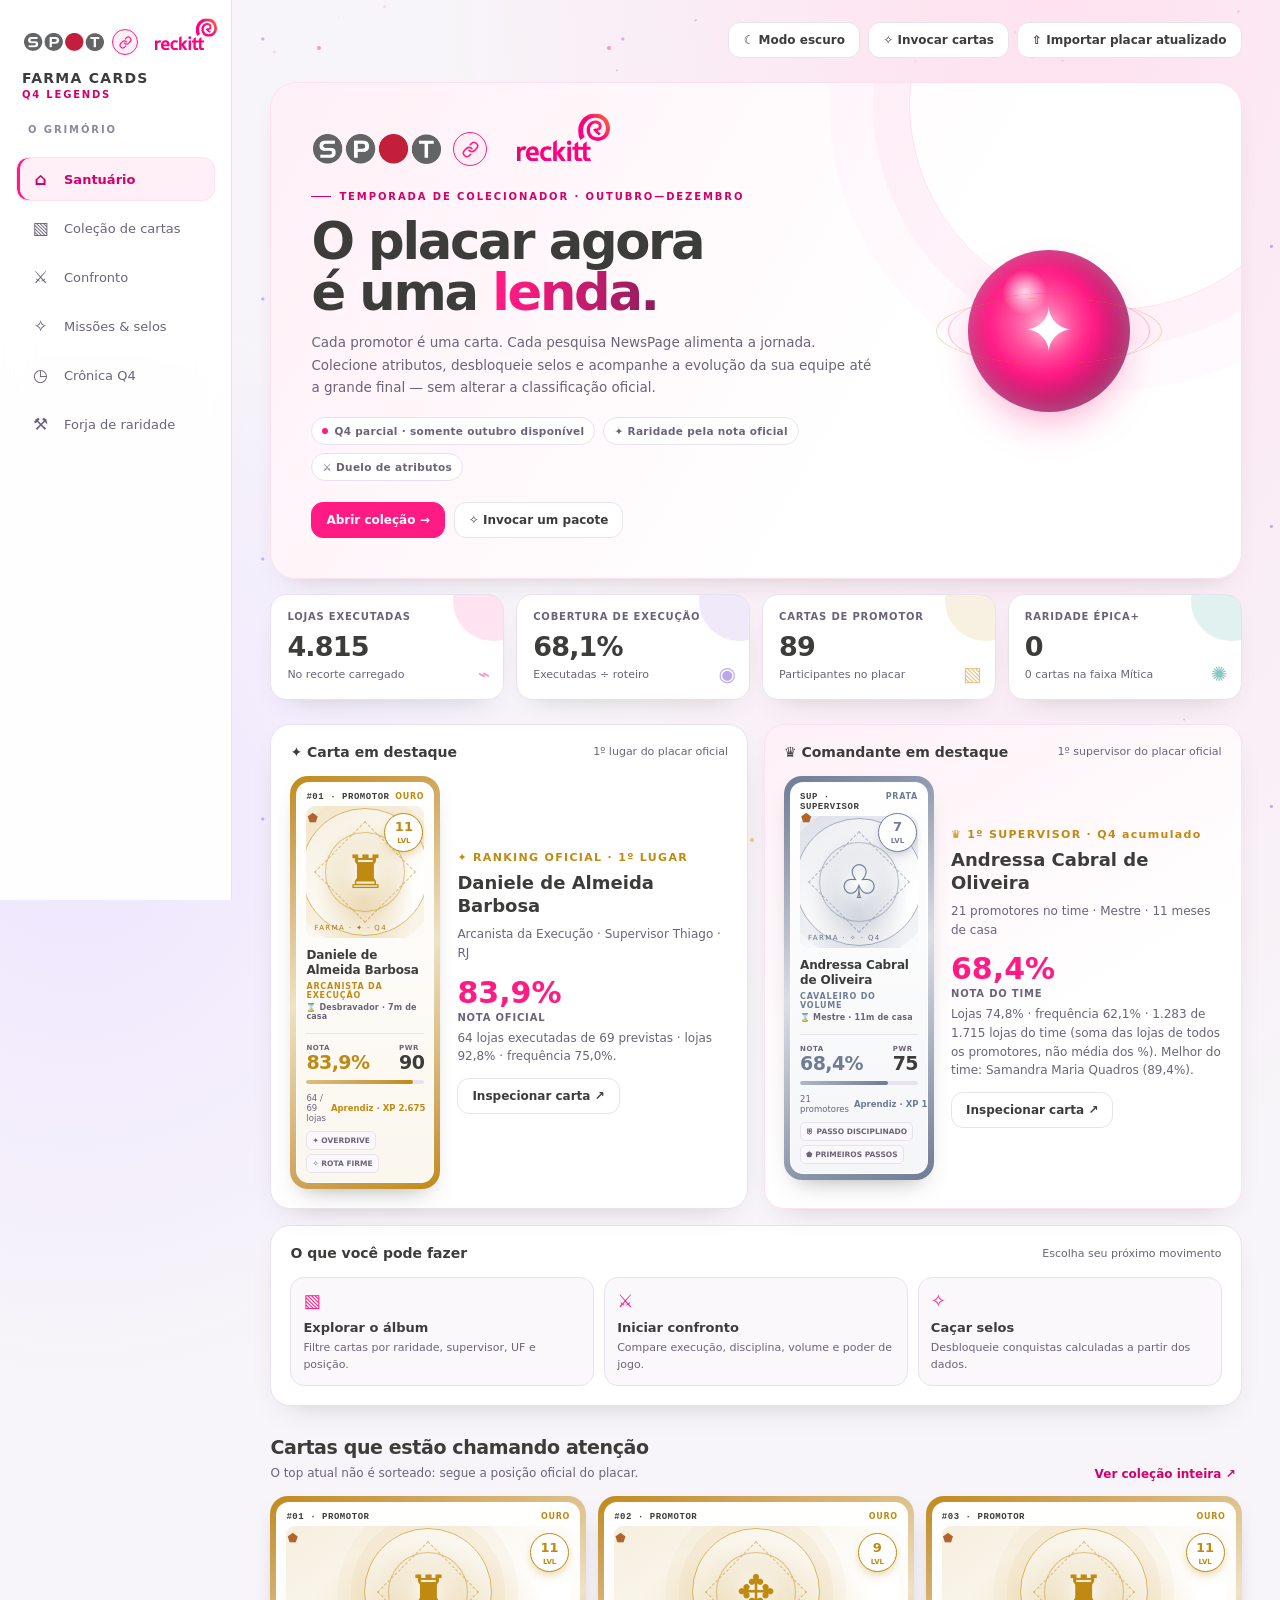
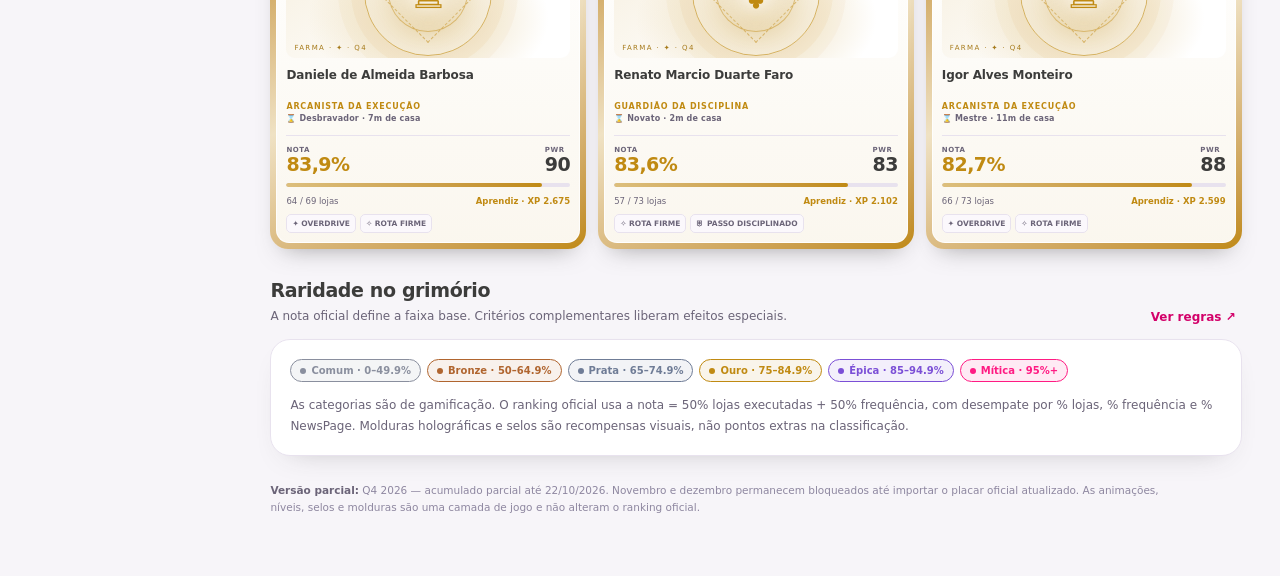
==== commit a4ad2561: "Forja: regra do supervisor explícita (mesma nota, soma do time) Co-Authored-By: Claude Opus 5.5 <nor" ====
--- a/site/index.html
+++ b/site/index.html
@@ -670,7 +670,7 @@
   <b>XP total</b> = XP base + XP das missões conquistadas (Ato I até ${somaAto(1)} · Ato II até ${somaAto(2)} · Ato III até ${somaAto(3)}).<br>
   <b>Nível</b> = 1 + a cada ${XP_NIVEL} XP, até o nível ${NIVEL_MAX}.<br>
   <b>Atos:</b> cada ato abre quando o mês entra no placar (Ato III com dezembro e o acumulado do trimestre). Missão de ato aberto continua valendo nos meses seguintes.<br>
-  <b>Ranking oficial:</b> nota = 50% × % lojas executadas + 50% × % frequência (pesquisas NewsPage ÷ visitas planejadas no mês, como no Tracking); desempate % lojas → % frequência → % NewsPage realizado. Raridade, classe, PWR, XP, nível, missões, selos, trilha e confronto <b>não</b> mudam posição, desempate nem premiação.</div>`;
+  <b>Ranking oficial:</b> nota = 50% × % lojas executadas + 50% × % frequência (pesquisas NewsPage ÷ visitas planejadas no mês, como no Tracking); desempate % lojas → % frequência → % NewsPage realizado. <b>Supervisor:</b> mesma nota e mesmo desempate, somando as lojas, pesquisas e visitas planejadas de todos os promotores do time (soma, não média dos %); prêmio para o 1º supervisor. Raridade, classe, PWR, XP, nível, missões, selos, trilha e confronto <b>não</b> mudam posição, desempate nem premiação.</div>`;
  $('forgeRules').innerHTML=bloco('◇ Raridade completa','nota oficial',raridade)+bloco('♜ Classes da carta','decididas nesta ordem',classes)+bloco('✧ Missões e selos','15 missões em 3 atos',missoes)+bloco('♛ Trilha de recompensas','XP das missões',trilha)+bloco('⚙ Fórmulas do jogo','como cada número é calculado',formulas)+(typeof PATENTES!=='undefined'?bloco('⌛ Patente na guilda','tempo de casa (cadastro)',tab(['Patente','Tempo de casa','Efeito'],PATENTES.map((p,i)=>[p[1],PATENTES[i+1]?`${p[0]} a ${PATENTES[i+1][0]-1} meses`:`${p[0]} meses ou mais`,'Título na carta e filtro da coleção. Não entra no PWR, no XP nem no ranking.']))):'');
 }
 function renderChronicle(selected=activeKey==='q4'?'out':activeKey){const keys=['out','nov','dez'];$('monthTrack').innerHTML=keys.map((k,i)=>{const ready=hasMonth(k),d=MESES[k]||{};return `<button class="month-node ${ready?'available':'future'}" data-month="${k}" ${ready?'':'disabled'}><span class="node-orb">${ready?'✓':'⌁'}</span><div class="month-name">${monthLabel(k)}</div><div class="month-state">${ready?esc(d.sub||'Dados carregados'):'Dados ainda não importados'}</div></button>`}).join('');document.querySelectorAll('[data-month]').forEach(b=>b.addEventListener('click',()=>renderChronicle(b.dataset.month)));const d=MESES[selected];if(!hasMonth(selected)){$('monthResults').innerHTML=`<div class="eyebrow">${monthLabel(selected)}</div><h3 style="margin-top:10px">✧ Esta página ainda está selada</h3><p>Quando a versão do placar oficial incluir ${monthLabel(selected).toLowerCase()}, importe o HTML atualizado. Os valores serão lidos do arquivo, sem transformar ausência de dados em zero.</p><button class="btn primary" onclick="document.getElementById('importBtn').click()">Importar atualização</button>`;return}$('monthResults').innerHTML=`<div class="panel-head"><div><h3>${esc(monthSummaryLabel(d))}</h3><span>Fonte: placar original importado</span></div><span class="tag">${d.prom.length} promotores · ${d.sup.length} supervisores</span></div><div class="stat-grid" style="margin:0 0 15px"><div class="stat"><div class="label">LOJAS NO ROTEIRO</div><strong>${number(d.tot?.lojas||0)}</strong></div><div class="stat"><div class="label">LOJAS EXECUTADAS</div><strong>${number(d.tot?.exec||0)}</strong></div><div class="stat"><div class="label">EXECUÇÃO TOTAL</div><strong>${pct(d.tot?.lojas?(d.tot.exec/d.tot.lojas*100):0)}</strong></div><div class="stat"><div class="label">SUPERVISORES</div><strong>${number(d.sup.length)}</strong></div></div><h3 style="margin:12px 0 8px">Top 5 promotores · ${esc(d.label||monthLabel(selected))}</h3>${d.prom.slice(0,5).map(r=>`<div class="rank-line"><span class="rank-pos">#${r.pos}</span><div><div class="rank-name">${esc(r.nome)}</div><div class="rank-bar"><span style="width:${Math.min(100,r.pct)}%"></span></div></div><span class="rank-percent">${pct(r.pct)}</span></div>`).join('')}<p style="margin-top:13px">${esc(stripHTML(d.periodo||d.rodape||''))}</p>`}
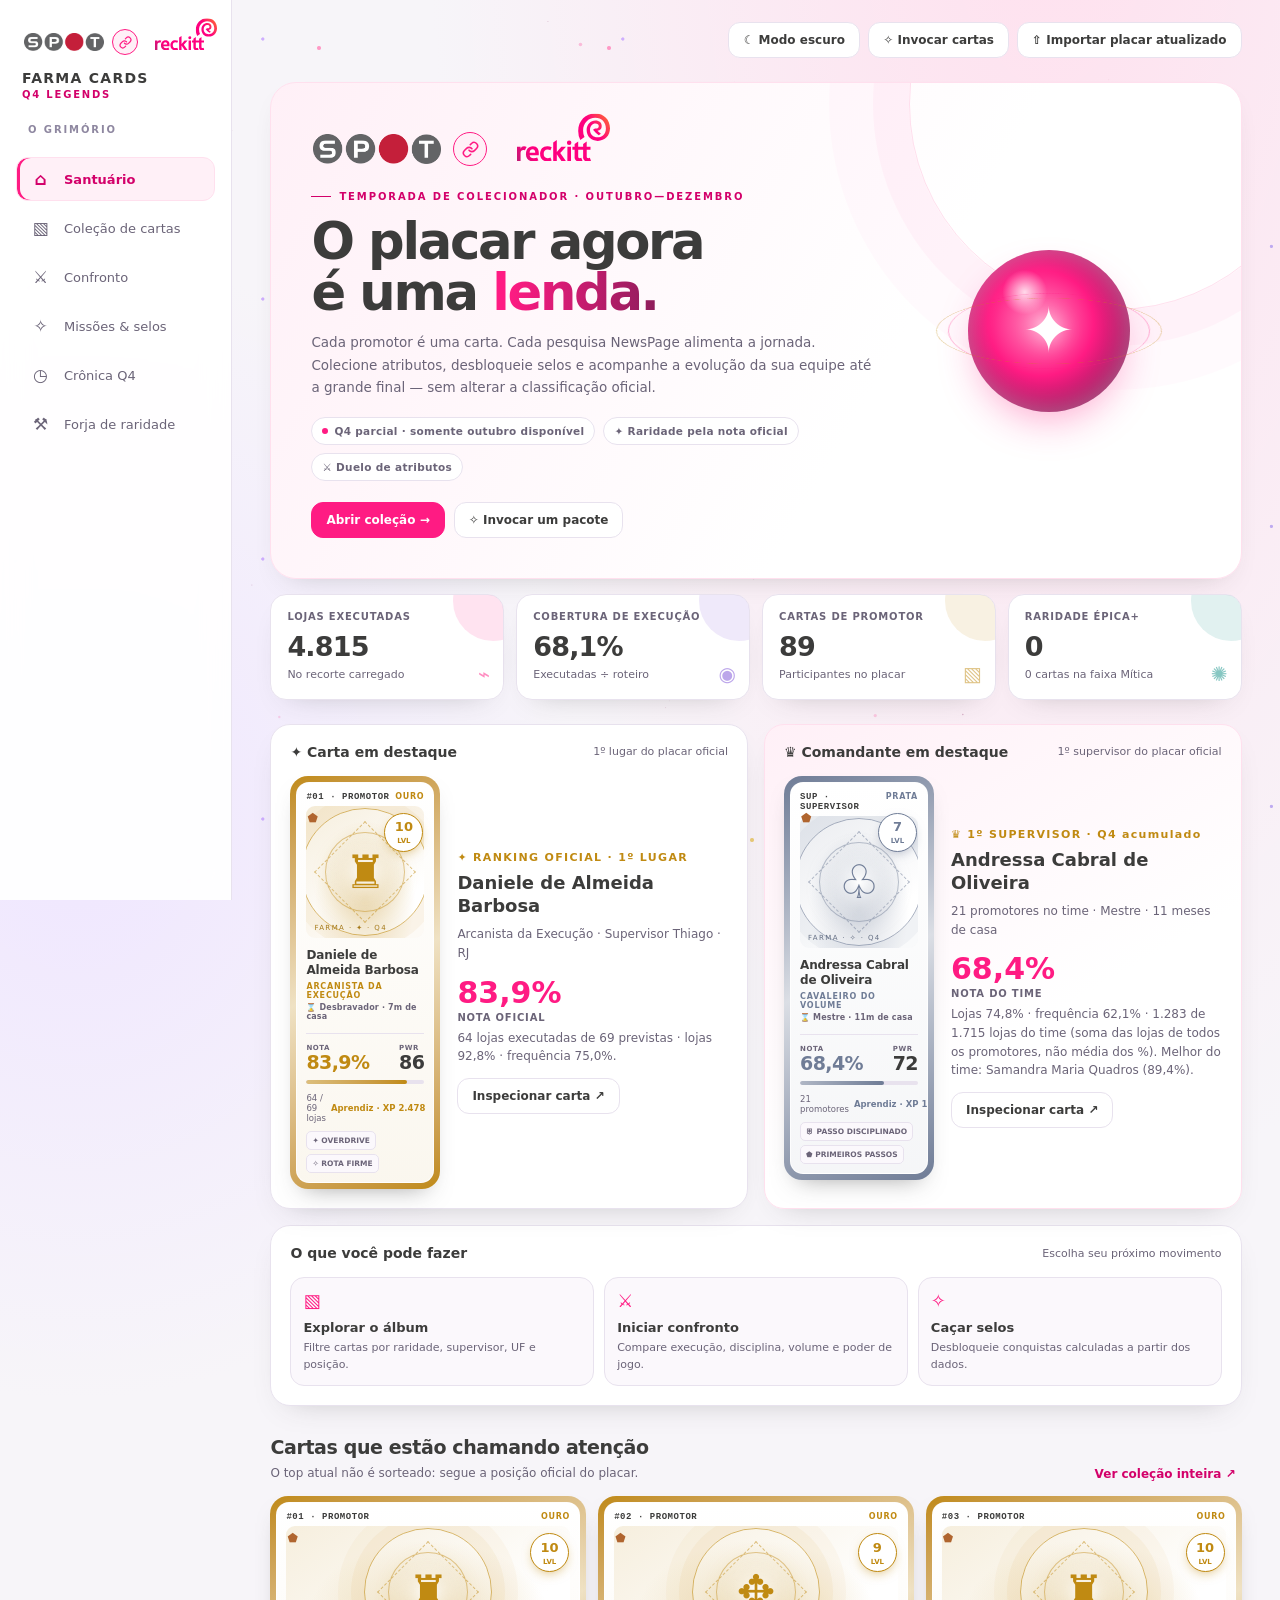
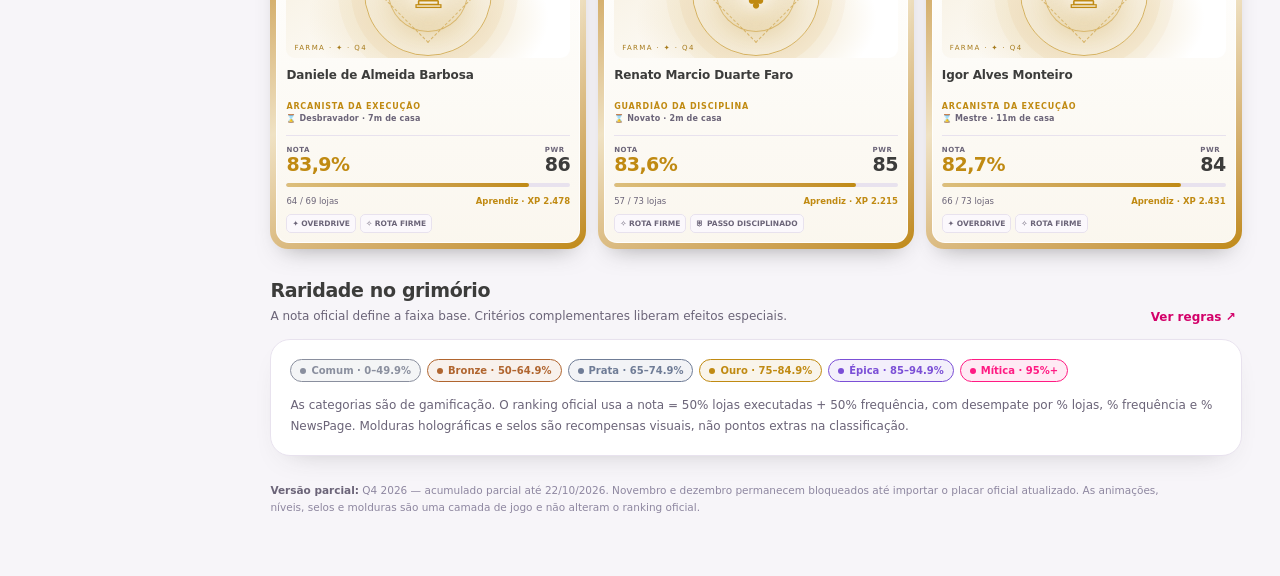
==== commit 20f474c4: "PWR alinhado à nota oficial: 90% nota + 10% volume Co-Authored-By: Claude Opus 5.5 <noreply@anthropi" ====
--- a/site/index.html
+++ b/site/index.html
@@ -486,7 +486,7 @@
 
   <section id="page-forge" class="page">
     <div class="page-title"><div><div class="eyebrow">Regras da coleção</div><h1>Forja de raridade</h1><p>Estas são as regras de raridade da campanha. Valem igual para todo mundo e só mudam numa nova versão do arquivo.</p></div></div>
-    <div class="forge-grid"><div class="panel"><div class="panel-head"><h3>⚒ Faixas de raridade</h3><span>% de lojas executadas</span></div><div id="rarityInputs"></div></div><div class="panel"><div class="panel-head"><h3>✧ Requisitos de raridade máxima</h3><span>Efeitos e selos</span></div><div id="gatingInputs"></div><div class="formula"><strong>Como o sistema é calculado</strong><br>• Raridade base = percentual de lojas executadas do placar oficial.<br>• Poder de jogo (PWR) = 70% lojas executadas + 20% frequência + 10% índice de volume (até 50 lojas executadas).<br>• Efeitos especiais requerem sinais adicionais, como disciplina de visitas e volume mínimo.<br>• XP = XP base do PWR + XP das missões conquistadas; nível sobe a cada 250 XP (até 30).<br>• PWR, nível, XP, selos e raridade nunca alteram o ranking oficial.</div></div></div>
+    <div class="forge-grid"><div class="panel"><div class="panel-head"><h3>⚒ Faixas de raridade</h3><span>% de lojas executadas</span></div><div id="rarityInputs"></div></div><div class="panel"><div class="panel-head"><h3>✧ Requisitos de raridade máxima</h3><span>Efeitos e selos</span></div><div id="gatingInputs"></div><div class="formula"><strong>Como o sistema é calculado</strong><br>• Raridade base = percentual de lojas executadas do placar oficial.<br>• Poder de jogo (PWR) = 90% nota oficial + 10% índice de volume (até 50 lojas executadas).<br>• Efeitos especiais requerem sinais adicionais, como disciplina de visitas e volume mínimo.<br>• XP = XP base do PWR + XP das missões conquistadas; nível sobe a cada 250 XP (até 30).<br>• PWR, nível, XP, selos e raridade nunca alteram o ranking oficial.</div></div></div>
     <div id="forgeRules" class="forge-rules"></div><div class="notice"><strong>Importante:</strong> no arquivo parcial de outubro, os atributos de visitas e lojas executadas servem como reforço visual. Selos de constância trimestral e campeões definitivos permanecem bloqueados até importar os dados mensais restantes.</div>
   </section>
   
@@ -543,7 +543,7 @@
 function uniquePeople(){const out=new Map();['q4','out','nov','dez'].forEach(k=>{if(!hasMonth(k))return;allRows(k).forEach(r=>{const id=identity(r);if(!out.has(id))out.set(id,r)})});return [...out.values()]}
 function maxExec(){const vals=allRows().map(r=>Number(r.exec)||0);return Math.max(50,...vals)}
 function volumeIndex(r){return Math.min(100,(Number(r.exec||0)/50)*100)}
-function power(r){return Math.round(((getNPScore(r)??0)*.7+Number(r.pctv||0)*.2+volumeIndex(r)*.1)*10)/10}
+function power(r){return Math.round((getNota(r)*.9+volumeIndex(r)*.1)*10)/10}
 function xpBase(r){return Math.round(power(r)*power(r)/100*25)}
 function xp(r){return xpBase(r)+missionXP(r)}
 function level(r){return Math.max(1,Math.min(NIVEL_MAX,1+Math.floor(xp(r)/XP_NIVEL)))}
@@ -665,7 +665,7 @@
  const somaAto=n=>number(MISSOES.filter(m=>m.ato===n).reduce((s,m)=>s+m.xp,0));
  const formulas=`<div class="formula">
   <b>Índice de volume</b> = mín(100; lojas executadas ÷ 50 × 100).<br>
-  <b>PWR (poder de jogo)</b> = 70% × % lojas executadas + 20% × % frequência + 10% × índice de volume.<br>
+  <b>PWR (poder de jogo)</b> = 90% × nota oficial + 10% × índice de volume. Segue a mesma ordem do ranking; o volume é só um pequeno bônus.<br>
   <b>XP base</b> = arredondar(PWR × PWR ÷ 100 × 25).<br>
   <b>XP total</b> = XP base + XP das missões conquistadas (Ato I até ${somaAto(1)} · Ato II até ${somaAto(2)} · Ato III até ${somaAto(3)}).<br>
   <b>Nível</b> = 1 + a cada ${XP_NIVEL} XP, até o nível ${NIVEL_MAX}.<br>
@@ -786,8 +786,7 @@
   const r = findRowById(id); if (!r) return; activeDetail = id;
   const t = tier(r), kind = r.kind || 'prom', el = elegibilidade(r), rx = raridadeExplicada(r), hist = historico(r), ms = missoesDe(r);
   const xpV = xp(r), lvl = level(r), falta = lvl >= NIVEL_MAX ? 0 : XP_NIVEL - (xpV % XP_NIVEL), tr = trilhaDe(r);
-  const E = getNPScore(r)||0, D = Number(r.pctv)||0, V = volumeIndex(r);
-  const comp = [['Execução', E, .70, '% lojas executadas'], ['Disciplina', D, .20, '% frequência'], ['Volume', V, .10, `lojas executadas ÷ 50 (máx. 100)`]];
+  const comp = [['Nota oficial', getNota(r)||0, .90, '50% lojas + 50% frequência'], ['Volume', volumeIndex(r), .10, `lojas executadas ÷ 50 (máx. 100)`]];
   const periodo = activeKey==='q4' ? 'Q4 acumulado · ' + (data().fechado ? 'trimestre fechado' : 'parcial até ' + corteBR('q4')) : monthLabel(activeKey) + ' · ' + (mesFechado(activeKey) ? 'mês fechado' : 'parcial até ' + corteBR(activeKey));
   const ultimo = hist.filter(h => h.carregado && h.nivel != null), subiu = ultimo.length > 1 && ultimo[ultimo.length-1].nivel > ultimo[ultimo.length-2].nivel;
   const novas = ms.filter(m => m.feito && m.ato === Math.max(...ATOS.filter(a => atoAberto(a.num)).map(a => a.num), 0));
@@ -861,7 +860,7 @@
   const a = findRowById($('fighterA').value), b = findRowById($('fighterB').value);
   if (!a || !b){ $('duelResult').innerHTML = '<div class="empty-state">Escolha dois participantes para iniciar o confronto.</div>'; return; }
   if (identity(a)===identity(b)){ $('duelResult').innerHTML = '<div class="empty-state">Escolha dois participantes diferentes.</div>'; return; }
-  const at = r => [['Execução', getNPScore(r)||0, .70], ['Disciplina', Number(r.pctv)||0, .20], ['Volume', volumeIndex(r), .10]];
+  const at = r => [['Nota oficial', getNota(r)||0, .90], ['Volume', volumeIndex(r), .10]];
   const A = at(a), B = at(b), pa = power(a), pb = power(b);
   const vant = A.map((x,i) => ({n:x[0], a:x[1], b:B[i][1], w:x[2], cont:(x[1]-B[i][1])*x[2]}));
   const venc = pa===pb ? null : pa>pb ? a : b, perd = venc===a ? b : a;
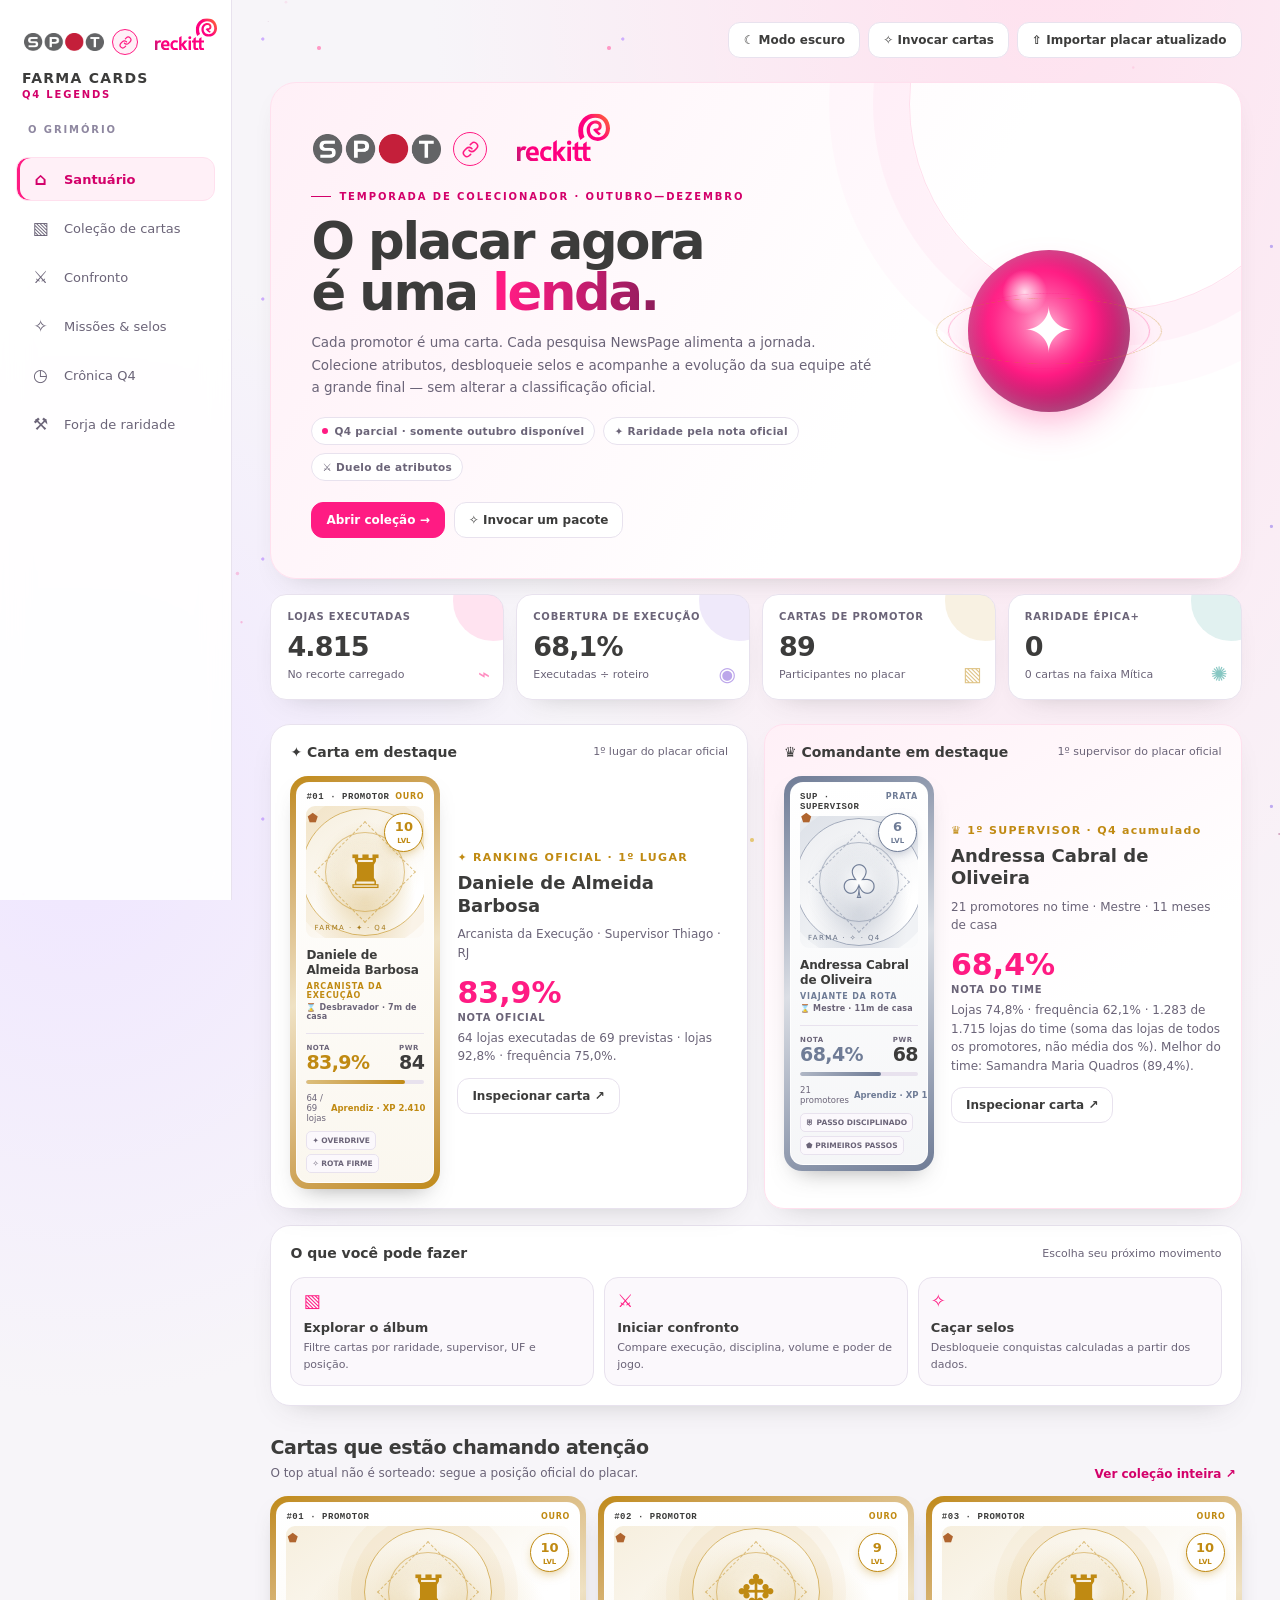
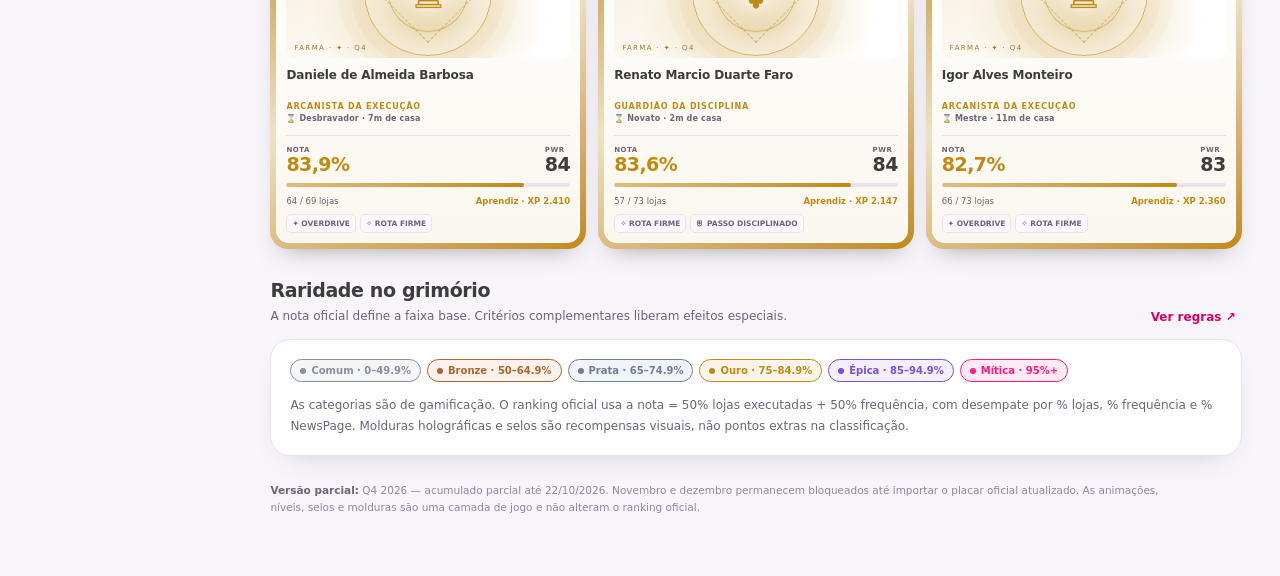
==== commit 0740aa76: "Jogo sem vantagem por tamanho de roteiro: PWR = nota, sem mínimo de lojas Co-Authored-By: Claude Opu" ====
--- a/site/index.html
+++ b/site/index.html
@@ -486,7 +486,7 @@
 
   <section id="page-forge" class="page">
     <div class="page-title"><div><div class="eyebrow">Regras da coleção</div><h1>Forja de raridade</h1><p>Estas são as regras de raridade da campanha. Valem igual para todo mundo e só mudam numa nova versão do arquivo.</p></div></div>
-    <div class="forge-grid"><div class="panel"><div class="panel-head"><h3>⚒ Faixas de raridade</h3><span>% de lojas executadas</span></div><div id="rarityInputs"></div></div><div class="panel"><div class="panel-head"><h3>✧ Requisitos de raridade máxima</h3><span>Efeitos e selos</span></div><div id="gatingInputs"></div><div class="formula"><strong>Como o sistema é calculado</strong><br>• Raridade base = percentual de lojas executadas do placar oficial.<br>• Poder de jogo (PWR) = 90% nota oficial + 10% índice de volume (até 50 lojas executadas).<br>• Efeitos especiais requerem sinais adicionais, como disciplina de visitas e volume mínimo.<br>• XP = XP base do PWR + XP das missões conquistadas; nível sobe a cada 250 XP (até 30).<br>• PWR, nível, XP, selos e raridade nunca alteram o ranking oficial.</div></div></div>
+    <div class="forge-grid"><div class="panel"><div class="panel-head"><h3>⚒ Faixas de raridade</h3><span>% de lojas executadas</span></div><div id="rarityInputs"></div></div><div class="panel"><div class="panel-head"><h3>✧ Requisitos de raridade máxima</h3><span>Efeitos e selos</span></div><div id="gatingInputs"></div><div class="formula"><strong>Como o sistema é calculado</strong><br>• Raridade base = percentual de lojas executadas do placar oficial.<br>• Poder de jogo (PWR) = nota oficial (50% lojas + 50% frequência), só percentuais, sem peso para o tamanho do roteiro.<br>• Efeitos especiais requerem sinais adicionais, como disciplina de visitas e volume mínimo.<br>• XP = XP base do PWR + XP das missões conquistadas; nível sobe a cada 250 XP (até 30).<br>• PWR, nível, XP, selos e raridade nunca alteram o ranking oficial.</div></div></div>
     <div id="forgeRules" class="forge-rules"></div><div class="notice"><strong>Importante:</strong> no arquivo parcial de outubro, os atributos de visitas e lojas executadas servem como reforço visual. Selos de constância trimestral e campeões definitivos permanecem bloqueados até importar os dados mensais restantes.</div>
   </section>
   
@@ -543,7 +543,7 @@
 function uniquePeople(){const out=new Map();['q4','out','nov','dez'].forEach(k=>{if(!hasMonth(k))return;allRows(k).forEach(r=>{const id=identity(r);if(!out.has(id))out.set(id,r)})});return [...out.values()]}
 function maxExec(){const vals=allRows().map(r=>Number(r.exec)||0);return Math.max(50,...vals)}
 function volumeIndex(r){return Math.min(100,(Number(r.exec||0)/50)*100)}
-function power(r){return Math.round((getNota(r)*.9+volumeIndex(r)*.1)*10)/10}
+function power(r){return Math.round(getNota(r)*10)/10}
 function xpBase(r){return Math.round(power(r)*power(r)/100*25)}
 function xp(r){return xpBase(r)+missionXP(r)}
 function level(r){return Math.max(1,Math.min(NIVEL_MAX,1+Math.floor(xp(r)/XP_NIVEL)))}
@@ -552,7 +552,7 @@
 function isFoil(r){return tier(r).id==='mythic'&&mythicUnlocked(r)}
 function extraBadges(r){return missoesDe(r).filter(m=>m.feito).sort((a,b)=>b.xp-a.xp).map(m=>({label:m.titulo.toUpperCase(),icon:m.icon,desc:m.desc}))}
 function eligibleAllMonths(r){return ['out','nov','dez'].every(k=>hasMonth(k)&&allRows(k).some(x=>identity(x)===identity(r)))}
-function roleOf(r){if(getNPScore(r)>=90)return 'Arcanista da Execução';if(Number(r.pctv)>=gates.disciplineVisit)return 'Guardião da Disciplina';if(Number(r.exec)>=gates.volumeExec)return 'Cavaleiro do Volume';if(getNPScore(r)>=thresholds.gold)return 'Sentinela de Execução';return 'Viajante da Rota'}
+function roleOf(r){if(getNPScore(r)>=90)return 'Arcanista da Execução';if(Number(r.pctv)>=gates.disciplineVisit)return 'Guardião da Disciplina';if(getNPScore(r)>=thresholds.gold)return 'Sentinela de Execução';return 'Viajante da Rota'}
 function glyph(r){const s=norm(r.nome);let sum=0;for(let i=0;i<s.length;i++)sum=(sum*31+s.charCodeAt(i))>>>0;return ICONS[sum%ICONS.length]}
 function cssTier(r){let t=tier(r);if(t.id==='mythic'&&isFoil(r))return 'mythic';return t.id}
 function tierClass(r){return 'rarity-'+tier(r).id}
@@ -652,20 +652,18 @@
  const classes=tab(['Ordem','Classe','Quando a carta recebe'],[
   ['1º','Arcanista da Execução','90% ou mais das lojas executadas'],
   ['2º','Guardião da Disciplina',`${gates.disciplineVisit}% ou mais de frequência`],
-  ['3º','Cavaleiro do Volume',`${gates.volumeExec} lojas executadas ou mais`],
   ['4º','Sentinela de Execução',`${thresholds.gold}% ou mais das lojas executadas (faixa Ouro)`],
   ['5º','Viajante da Rota','nenhuma das anteriores']]);
  const raridade=tab(['Raridade','Faixa da nota oficial','Observação'],[
   ['Comum',`abaixo de ${thresholds.bronze}%`,''],['Bronze',`${thresholds.bronze}% a ${thresholds.silver-0.1}%`,''],['Prata',`${thresholds.silver}% a ${thresholds.gold-0.1}%`,''],
   ['Ouro',`${thresholds.gold}% a ${thresholds.epic-0.1}%`,''],['Épica',`${thresholds.epic}% a ${thresholds.mythic-0.1}%`,''],
   ['Mítica selada',`${thresholds.mythic}% ou mais`,'sem os requisitos extras: moldura Mítica, sem holografia'],
-  ['Mítica holográfica',`${thresholds.mythic}% ou mais`,`e ${gates.mythicVisit}%+ de frequência e ${gates.mythicExec}+ lojas executadas`]]);
+  ['Mítica holográfica',`${thresholds.mythic}% ou mais`,`e ${gates.mythicVisit}%+ de frequência`]]);
  const missoes=tab(['Ato','Missão','Selo','Regra','XP'],MISSOES.map(m=>{const a=ATOS[m.ato-1];return [`${a.nome} · ${a.mes}`,`${m.icon} ${esc(m.titulo)}`,TIERS[m.tier].nome,esc(m.desc),`+${m.xp}`]}));
  const trilha=tab(['Nível da trilha','XP de missões','Recompensa na carta'],TRILHA.map(t=>[t.nome,`${number(t.xp)}+`,esc(t.premio)]));
  const somaAto=n=>number(MISSOES.filter(m=>m.ato===n).reduce((s,m)=>s+m.xp,0));
  const formulas=`<div class="formula">
-  <b>Índice de volume</b> = mín(100; lojas executadas ÷ 50 × 100).<br>
-  <b>PWR (poder de jogo)</b> = 90% × nota oficial + 10% × índice de volume. Segue a mesma ordem do ranking; o volume é só um pequeno bônus.<br>
+  <b>PWR (poder de jogo)</b> = nota oficial (50% × % lojas executadas + 50% × % frequência). Só percentuais: quem tem roteiro maior ou menor ganha na mesma proporção.<br>
   <b>XP base</b> = arredondar(PWR × PWR ÷ 100 × 25).<br>
   <b>XP total</b> = XP base + XP das missões conquistadas (Ato I até ${somaAto(1)} · Ato II até ${somaAto(2)} · Ato III até ${somaAto(3)}).<br>
   <b>Nível</b> = 1 + a cada ${XP_NIVEL} XP, até o nível ${NIVEL_MAX}.<br>
@@ -674,7 +672,7 @@
  $('forgeRules').innerHTML=bloco('◇ Raridade completa','nota oficial',raridade)+bloco('♜ Classes da carta','decididas nesta ordem',classes)+bloco('✧ Missões e selos','15 missões em 3 atos',missoes)+bloco('♛ Trilha de recompensas','XP das missões',trilha)+bloco('⚙ Fórmulas do jogo','como cada número é calculado',formulas)+(typeof PATENTES!=='undefined'?bloco('⌛ Patente na guilda','tempo de casa (cadastro)',tab(['Patente','Tempo de casa','Efeito'],PATENTES.map((p,i)=>[p[1],PATENTES[i+1]?`${p[0]} a ${PATENTES[i+1][0]-1} meses`:`${p[0]} meses ou mais`,'Título na carta e filtro da coleção. Não entra no PWR, no XP nem no ranking.']))):'');
 }
 function renderChronicle(selected=activeKey==='q4'?'out':activeKey){const keys=['out','nov','dez'];$('monthTrack').innerHTML=keys.map((k,i)=>{const ready=hasMonth(k),d=MESES[k]||{};return `<button class="month-node ${ready?'available':'future'}" data-month="${k}" ${ready?'':'disabled'}><span class="node-orb">${ready?'✓':'⌁'}</span><div class="month-name">${monthLabel(k)}</div><div class="month-state">${ready?esc(d.sub||'Dados carregados'):'Dados ainda não importados'}</div></button>`}).join('');document.querySelectorAll('[data-month]').forEach(b=>b.addEventListener('click',()=>renderChronicle(b.dataset.month)));const d=MESES[selected];if(!hasMonth(selected)){$('monthResults').innerHTML=`<div class="eyebrow">${monthLabel(selected)}</div><h3 style="margin-top:10px">✧ Esta página ainda está selada</h3><p>Quando a versão do placar oficial incluir ${monthLabel(selected).toLowerCase()}, importe o HTML atualizado. Os valores serão lidos do arquivo, sem transformar ausência de dados em zero.</p><button class="btn primary" onclick="document.getElementById('importBtn').click()">Importar atualização</button>`;return}$('monthResults').innerHTML=`<div class="panel-head"><div><h3>${esc(monthSummaryLabel(d))}</h3><span>Fonte: placar original importado</span></div><span class="tag">${d.prom.length} promotores · ${d.sup.length} supervisores</span></div><div class="stat-grid" style="margin:0 0 15px"><div class="stat"><div class="label">LOJAS NO ROTEIRO</div><strong>${number(d.tot?.lojas||0)}</strong></div><div class="stat"><div class="label">LOJAS EXECUTADAS</div><strong>${number(d.tot?.exec||0)}</strong></div><div class="stat"><div class="label">EXECUÇÃO TOTAL</div><strong>${pct(d.tot?.lojas?(d.tot.exec/d.tot.lojas*100):0)}</strong></div><div class="stat"><div class="label">SUPERVISORES</div><strong>${number(d.sup.length)}</strong></div></div><h3 style="margin:12px 0 8px">Top 5 promotores · ${esc(d.label||monthLabel(selected))}</h3>${d.prom.slice(0,5).map(r=>`<div class="rank-line"><span class="rank-pos">#${r.pos}</span><div><div class="rank-name">${esc(r.nome)}</div><div class="rank-bar"><span style="width:${Math.min(100,r.pct)}%"></span></div></div><span class="rank-percent">${pct(r.pct)}</span></div>`).join('')}<p style="margin-top:13px">${esc(stripHTML(d.periodo||d.rodape||''))}</p>`}
-function renderForge(){const row=(l,s,v,off)=>`<div class="setting-row"><div><strong>${l}</strong><small>${s}</small></div><span class="val${off?' off':''}">${v}</span></div>`;$('rarityInputs').innerHTML=[['bronze','Bronze'],['silver','Prata'],['gold','Ouro'],['epic','Épica'],['mythic','Mítica']].map(([k,n])=>row(`${n} a partir de`,'nota oficial no recorte',thresholds[k]+'%')).join('')+row('Comum',`abaixo de ${thresholds.bronze}%`,'&lt; '+thresholds.bronze+'%');$('gatingInputs').innerHTML=[row('Holográfica: visitas mínimas','% de frequência, além da faixa Mítica',gates.mythicVisit+'%'),row('Holográfica: volume mínimo','lojas executadas no recorte',gates.mythicExec),row('Classe Guardião da Disciplina','% de frequência',gates.disciplineVisit+'%'),row('Classe Cavaleiro do Volume','lojas executadas no recorte',gates.volumeExec),row('Proposta: Mítica trimestral','Exigir os 3 meses e a faixa Mítica em todos. Não é regra oficial.',PROPOSALS.trimestral.on?'ligada':'desligada',!PROPOSALS.trimestral.on),row('Proposta: amostra mínima',`Exigir ao menos ${PROPOSALS.amostra.min} lojas no roteiro para a holográfica. Não é regra oficial.`,PROPOSALS.amostra.on?'ligada':'desligada',!PROPOSALS.amostra.on)].join('')}
+function renderForge(){const row=(l,s,v,off)=>`<div class="setting-row"><div><strong>${l}</strong><small>${s}</small></div><span class="val${off?' off':''}">${v}</span></div>`;$('rarityInputs').innerHTML=[['bronze','Bronze'],['silver','Prata'],['gold','Ouro'],['epic','Épica'],['mythic','Mítica']].map(([k,n])=>row(`${n} a partir de`,'nota oficial no recorte',thresholds[k]+'%')).join('')+row('Comum',`abaixo de ${thresholds.bronze}%`,'&lt; '+thresholds.bronze+'%');$('gatingInputs').innerHTML=[row('Holográfica: visitas mínimas','% de frequência, além da faixa Mítica',gates.mythicVisit+'%'),row('Classe Guardião da Disciplina','% de frequência',gates.disciplineVisit+'%'),row('Proposta: Mítica trimestral','Exigir os 3 meses e a faixa Mítica em todos. Não é regra oficial.',PROPOSALS.trimestral.on?'ligada':'desligada',!PROPOSALS.trimestral.on),row('Proposta: amostra mínima',`Exigir ao menos ${PROPOSALS.amostra.min} lojas no roteiro para a holográfica. Não é regra oficial.`,PROPOSALS.amostra.on?'ligada':'desligada',!PROPOSALS.amostra.on)].join('')}
 function saveThresholds(e){e.preventDefault();let vals={};['bronze','silver','gold','epic','mythic'].forEach(k=>vals[k]=Math.max(1,Math.min(99,Number($('th-'+k).value)||DEFAULT_THRESHOLDS[k])));let ordered=['bronze','silver','gold','epic','mythic'];for(let i=1;i<ordered.length;i++)vals[ordered[i]]=Math.max(vals[ordered[i]],vals[ordered[i-1]]+1);if(vals.mythic>99){vals={...DEFAULT_THRESHOLDS};showToast('Os limiares precisam manter espaço entre as cinco raridades. Padrões restaurados.')}else{thresholds=vals;setStored('farmaCards.thresholds',JSON.stringify(thresholds));showToast('Faixas de raridade atualizadas.')}refreshApp()}
 function saveGateValues(){const next={};Object.keys(DEFAULT_GATES).forEach(k=>next[k]=Math.max(0,Math.min(100,Number($('gate-'+k).value)||0)));gates={...next};setStored('farmaCards.gates',JSON.stringify(gates));showToast('Requisitos de raridade e selos salvos.');refreshApp()}
 function refreshApp(){try{renderSupFeature()}catch(e){console.error(e)};try{renderForgeRules()}catch(e){console.error(e)};renderHome();setupCollectionFilters();renderCollection();renderQuests();renderChronicle();renderForge();fillDuelSelects();renderDuel()}
@@ -698,7 +696,7 @@
 /* --- nota oficial (26/10): 50% lojas + 50% frequência; raridade e carta usam a nota --- */
 function getNota(r){ const v = Number(r && r.nota); return Number.isFinite(v) ? v : getNPScore(r) }
 function tier(r){ const v = getNota(r) ?? 0; let sel = RARITIES[0]; for (const it of RARITIES.slice(1)) if (v >= it.min()) sel = it; return sel }
-function mythicUnlocked(r){ return getNota(r) >= thresholds.mythic && Number(r.pctv) >= gates.mythicVisit && Number(r.exec) >= gates.mythicExec && proposalsOk(r) }
+function mythicUnlocked(r){ return getNota(r) >= thresholds.mythic && Number(r.pctv) >= gates.mythicVisit && proposalsOk(r) }   // sem mínimo de lojas: roteiro grande ou pequeno tem a mesma chance
 
 /* --- meses: corte e fechado (vêm do placar) --- */
 function mesFechado(k){ return !!(MESES[k] && MESES[k].disponivel && MESES[k].fechado) }
@@ -776,8 +774,7 @@
   const v = getNota(r), t = tier(r), idx = RARITIES.findIndex(x => x.id === t.id), prox = RARITIES[idx+1];
   const req = [
     [`nota ${thresholds.mythic}+`, v >= thresholds.mythic, fmtP(v)],
-    [`${gates.mythicVisit}%+ de frequência`, Number(r.pctv) >= gates.mythicVisit, fmtP(Number(r.pctv))],
-    [`${gates.mythicExec}+ lojas executadas`, Number(r.exec) >= gates.mythicExec, number(r.exec)]];
+    [`${gates.mythicVisit}%+ de frequência`, Number(r.pctv) >= gates.mythicVisit, fmtP(Number(r.pctv))]];
   return {t, v, falta: prox ? Math.max(0, prox.min() - v) : 0, prox, req, foil:isFoil(r)};
 }
 
@@ -786,7 +783,7 @@
   const r = findRowById(id); if (!r) return; activeDetail = id;
   const t = tier(r), kind = r.kind || 'prom', el = elegibilidade(r), rx = raridadeExplicada(r), hist = historico(r), ms = missoesDe(r);
   const xpV = xp(r), lvl = level(r), falta = lvl >= NIVEL_MAX ? 0 : XP_NIVEL - (xpV % XP_NIVEL), tr = trilhaDe(r);
-  const comp = [['Nota oficial', getNota(r)||0, .90, '50% lojas + 50% frequência'], ['Volume', volumeIndex(r), .10, `lojas executadas ÷ 50 (máx. 100)`]];
+  const comp = [['Lojas', Number(r.pct)||0, .5, '% lojas executadas'], ['Frequência', Number(r.pctv)||0, .5, 'pesquisas ÷ visitas planejadas']];
   const periodo = activeKey==='q4' ? 'Q4 acumulado · ' + (data().fechado ? 'trimestre fechado' : 'parcial até ' + corteBR('q4')) : monthLabel(activeKey) + ' · ' + (mesFechado(activeKey) ? 'mês fechado' : 'parcial até ' + corteBR(activeKey));
   const ultimo = hist.filter(h => h.carregado && h.nivel != null), subiu = ultimo.length > 1 && ultimo[ultimo.length-1].nivel > ultimo[ultimo.length-2].nivel;
   const novas = ms.filter(m => m.feito && m.ato === Math.max(...ATOS.filter(a => atoAberto(a.num)).map(a => a.num), 0));
@@ -860,7 +857,7 @@
   const a = findRowById($('fighterA').value), b = findRowById($('fighterB').value);
   if (!a || !b){ $('duelResult').innerHTML = '<div class="empty-state">Escolha dois participantes para iniciar o confronto.</div>'; return; }
   if (identity(a)===identity(b)){ $('duelResult').innerHTML = '<div class="empty-state">Escolha dois participantes diferentes.</div>'; return; }
-  const at = r => [['Nota oficial', getNota(r)||0, .90], ['Volume', volumeIndex(r), .10]];
+  const at = r => [['Lojas', Number(r.pct)||0, .5], ['Frequência', Number(r.pctv)||0, .5]];
   const A = at(a), B = at(b), pa = power(a), pb = power(b);
   const vant = A.map((x,i) => ({n:x[0], a:x[1], b:B[i][1], w:x[2], cont:(x[1]-B[i][1])*x[2]}));
   const venc = pa===pb ? null : pa>pb ? a : b, perd = venc===a ? b : a;
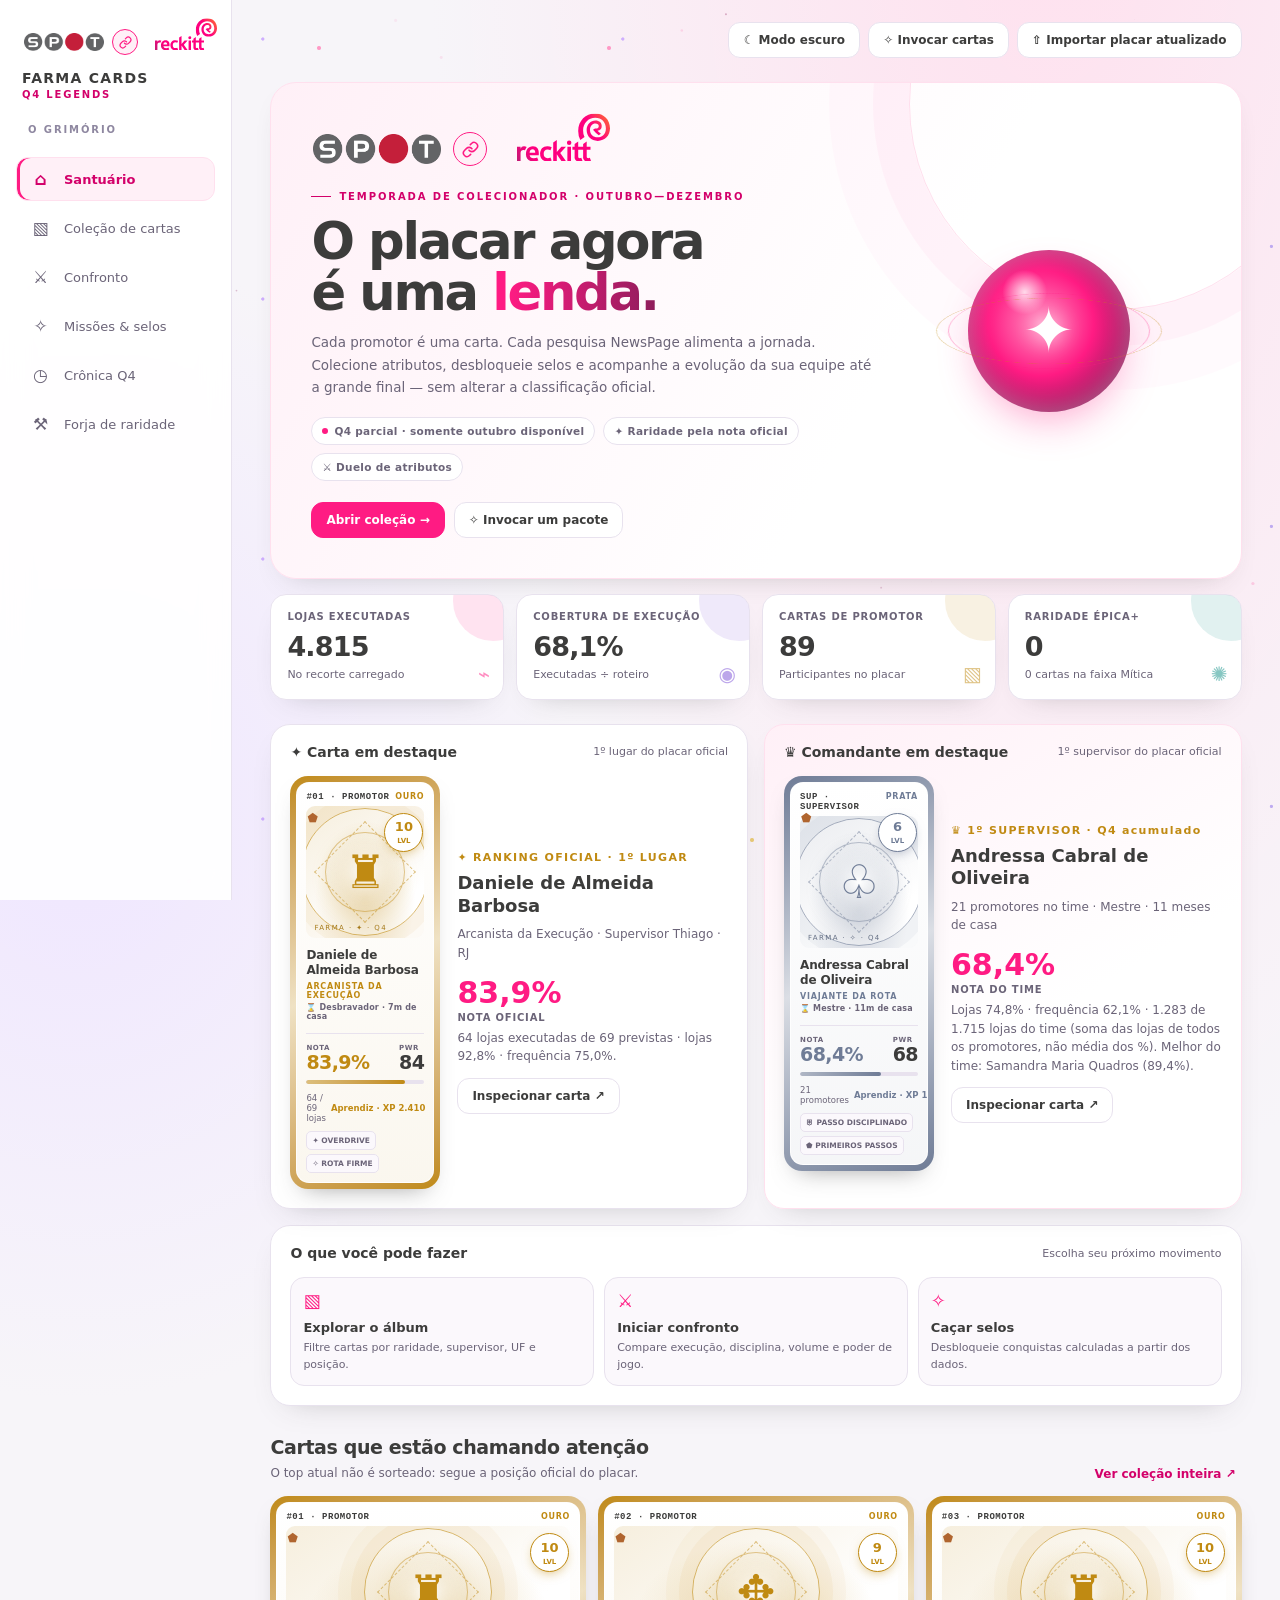
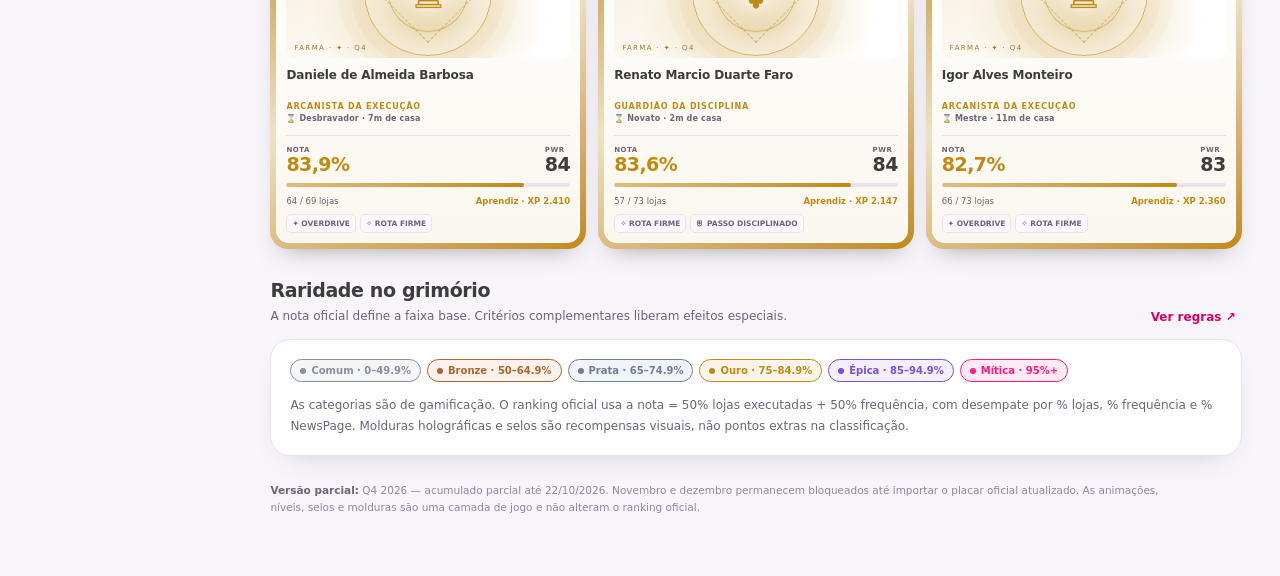
==== commit 5fe87cb1: "Texto: sem regra por quantidade de lojas Co-Authored-By: Claude Opus 5.5 <noreply@anthropic.com>" ====
--- a/site/index.html
+++ b/site/index.html
@@ -486,7 +486,7 @@
 
   <section id="page-forge" class="page">
     <div class="page-title"><div><div class="eyebrow">Regras da coleção</div><h1>Forja de raridade</h1><p>Estas são as regras de raridade da campanha. Valem igual para todo mundo e só mudam numa nova versão do arquivo.</p></div></div>
-    <div class="forge-grid"><div class="panel"><div class="panel-head"><h3>⚒ Faixas de raridade</h3><span>% de lojas executadas</span></div><div id="rarityInputs"></div></div><div class="panel"><div class="panel-head"><h3>✧ Requisitos de raridade máxima</h3><span>Efeitos e selos</span></div><div id="gatingInputs"></div><div class="formula"><strong>Como o sistema é calculado</strong><br>• Raridade base = percentual de lojas executadas do placar oficial.<br>• Poder de jogo (PWR) = nota oficial (50% lojas + 50% frequência), só percentuais, sem peso para o tamanho do roteiro.<br>• Efeitos especiais requerem sinais adicionais, como disciplina de visitas e volume mínimo.<br>• XP = XP base do PWR + XP das missões conquistadas; nível sobe a cada 250 XP (até 30).<br>• PWR, nível, XP, selos e raridade nunca alteram o ranking oficial.</div></div></div>
+    <div class="forge-grid"><div class="panel"><div class="panel-head"><h3>⚒ Faixas de raridade</h3><span>% de lojas executadas</span></div><div id="rarityInputs"></div></div><div class="panel"><div class="panel-head"><h3>✧ Requisitos de raridade máxima</h3><span>Efeitos e selos</span></div><div id="gatingInputs"></div><div class="formula"><strong>Como o sistema é calculado</strong><br>• Raridade base = percentual de lojas executadas do placar oficial.<br>• Poder de jogo (PWR) = nota oficial (50% lojas + 50% frequência), só percentuais, sem peso para o tamanho do roteiro.<br>• A Holográfica exige também frequência mínima; nenhuma regra depende da quantidade de lojas do roteiro.<br>• XP = XP base do PWR + XP das missões conquistadas; nível sobe a cada 250 XP (até 30).<br>• PWR, nível, XP, selos e raridade nunca alteram o ranking oficial.</div></div></div>
     <div id="forgeRules" class="forge-rules"></div><div class="notice"><strong>Importante:</strong> no arquivo parcial de outubro, os atributos de visitas e lojas executadas servem como reforço visual. Selos de constância trimestral e campeões definitivos permanecem bloqueados até importar os dados mensais restantes.</div>
   </section>
   
